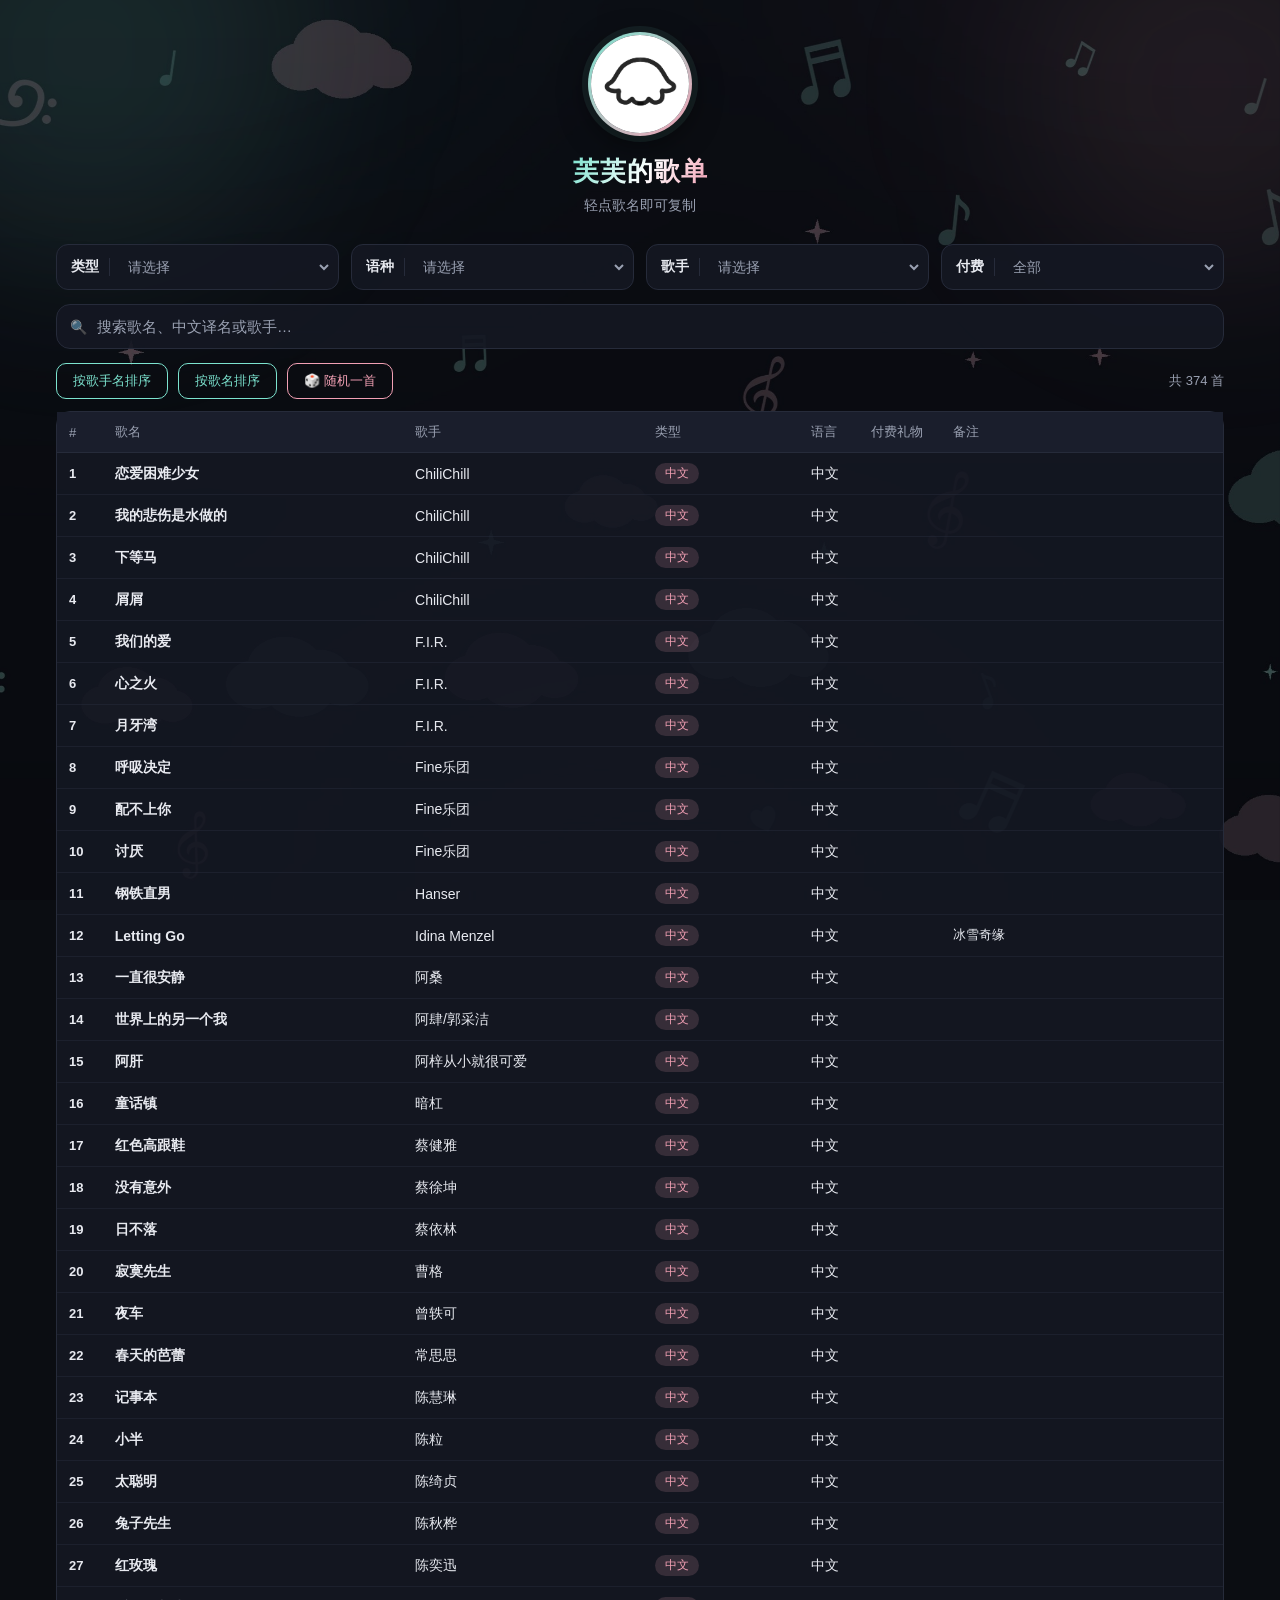
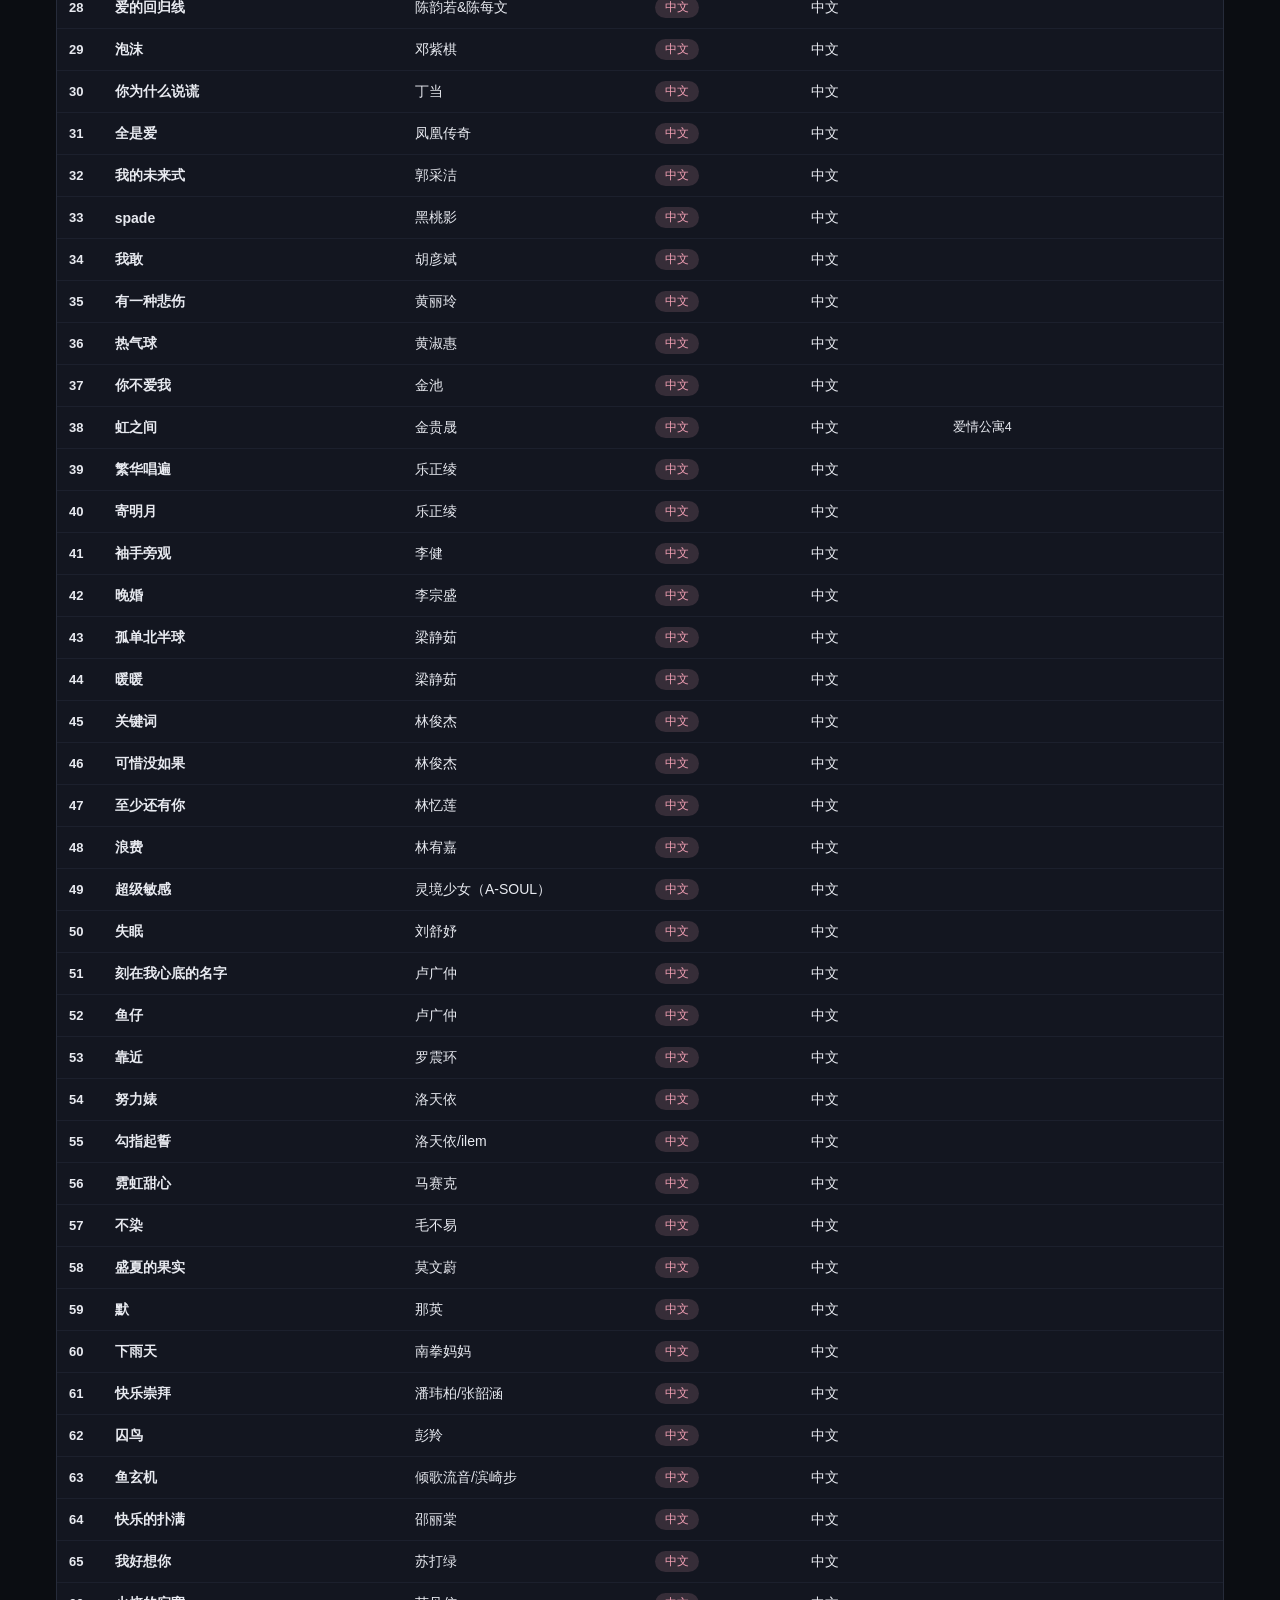
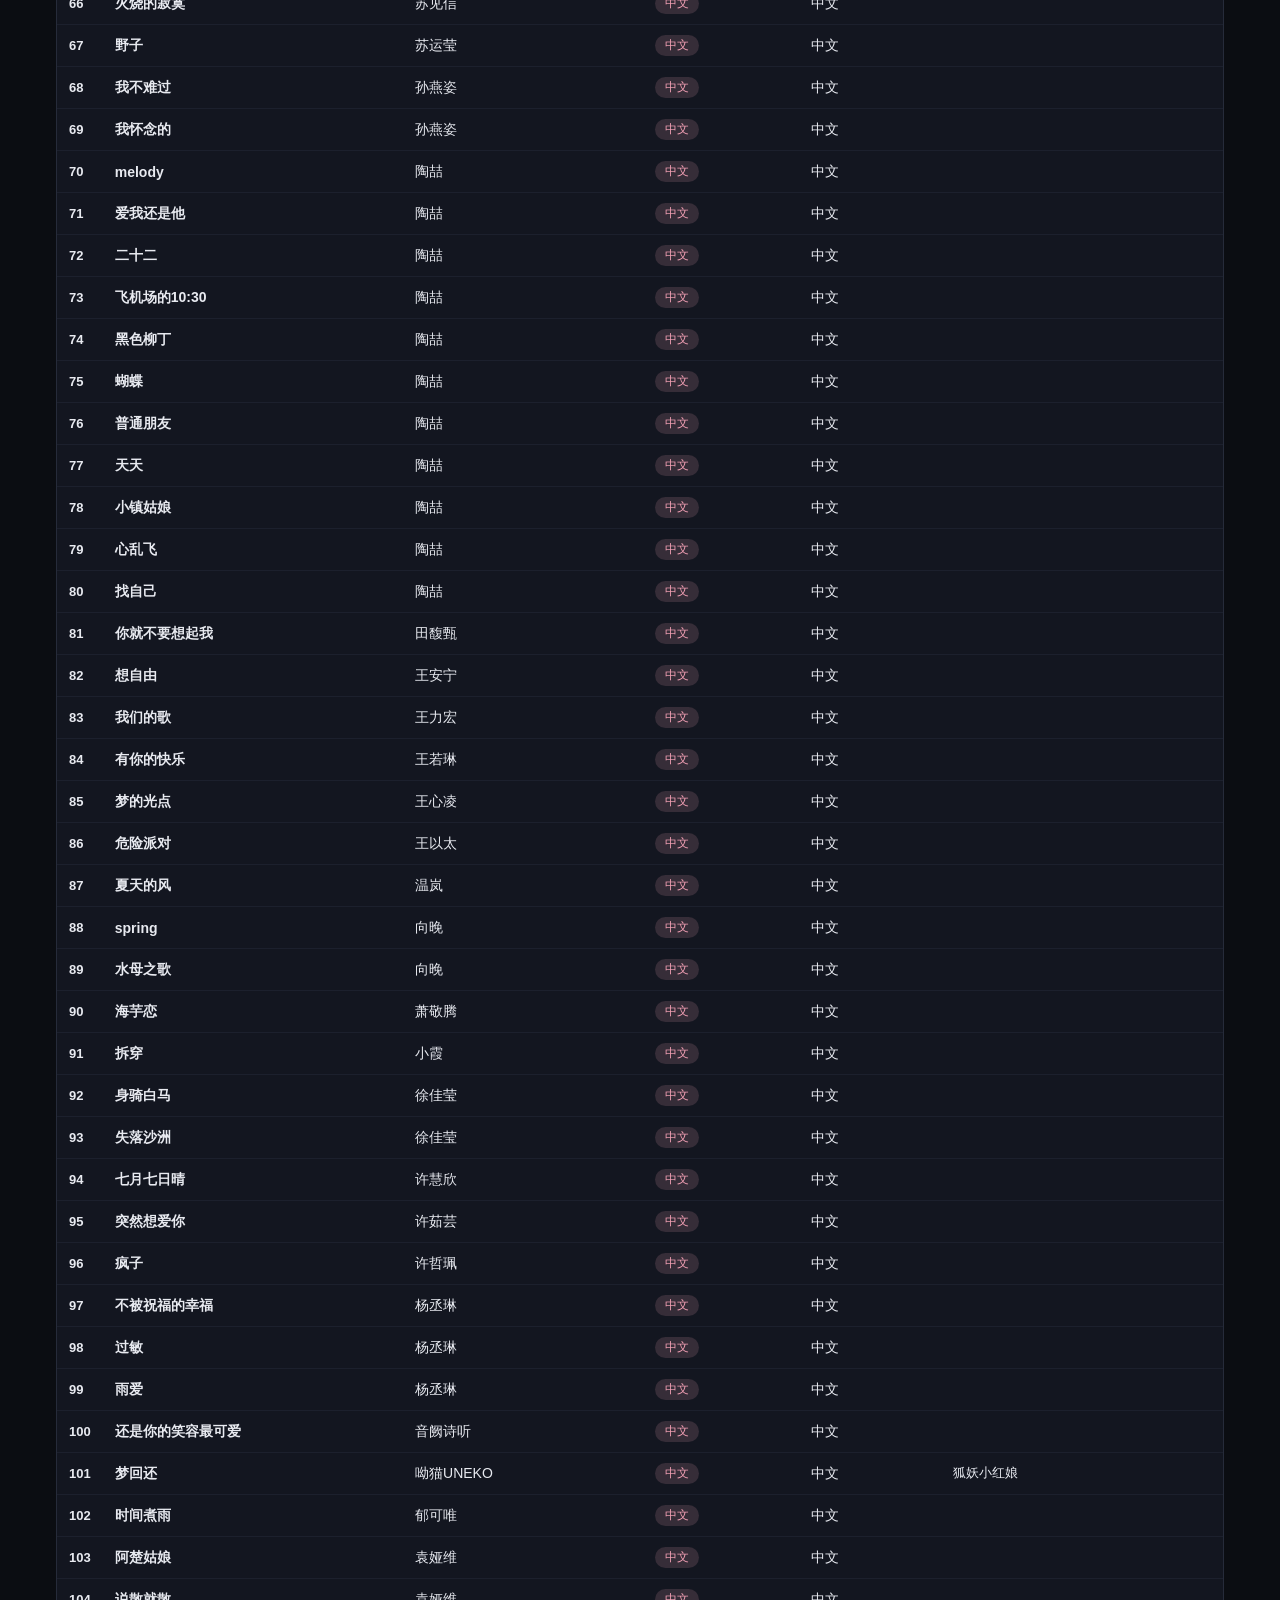
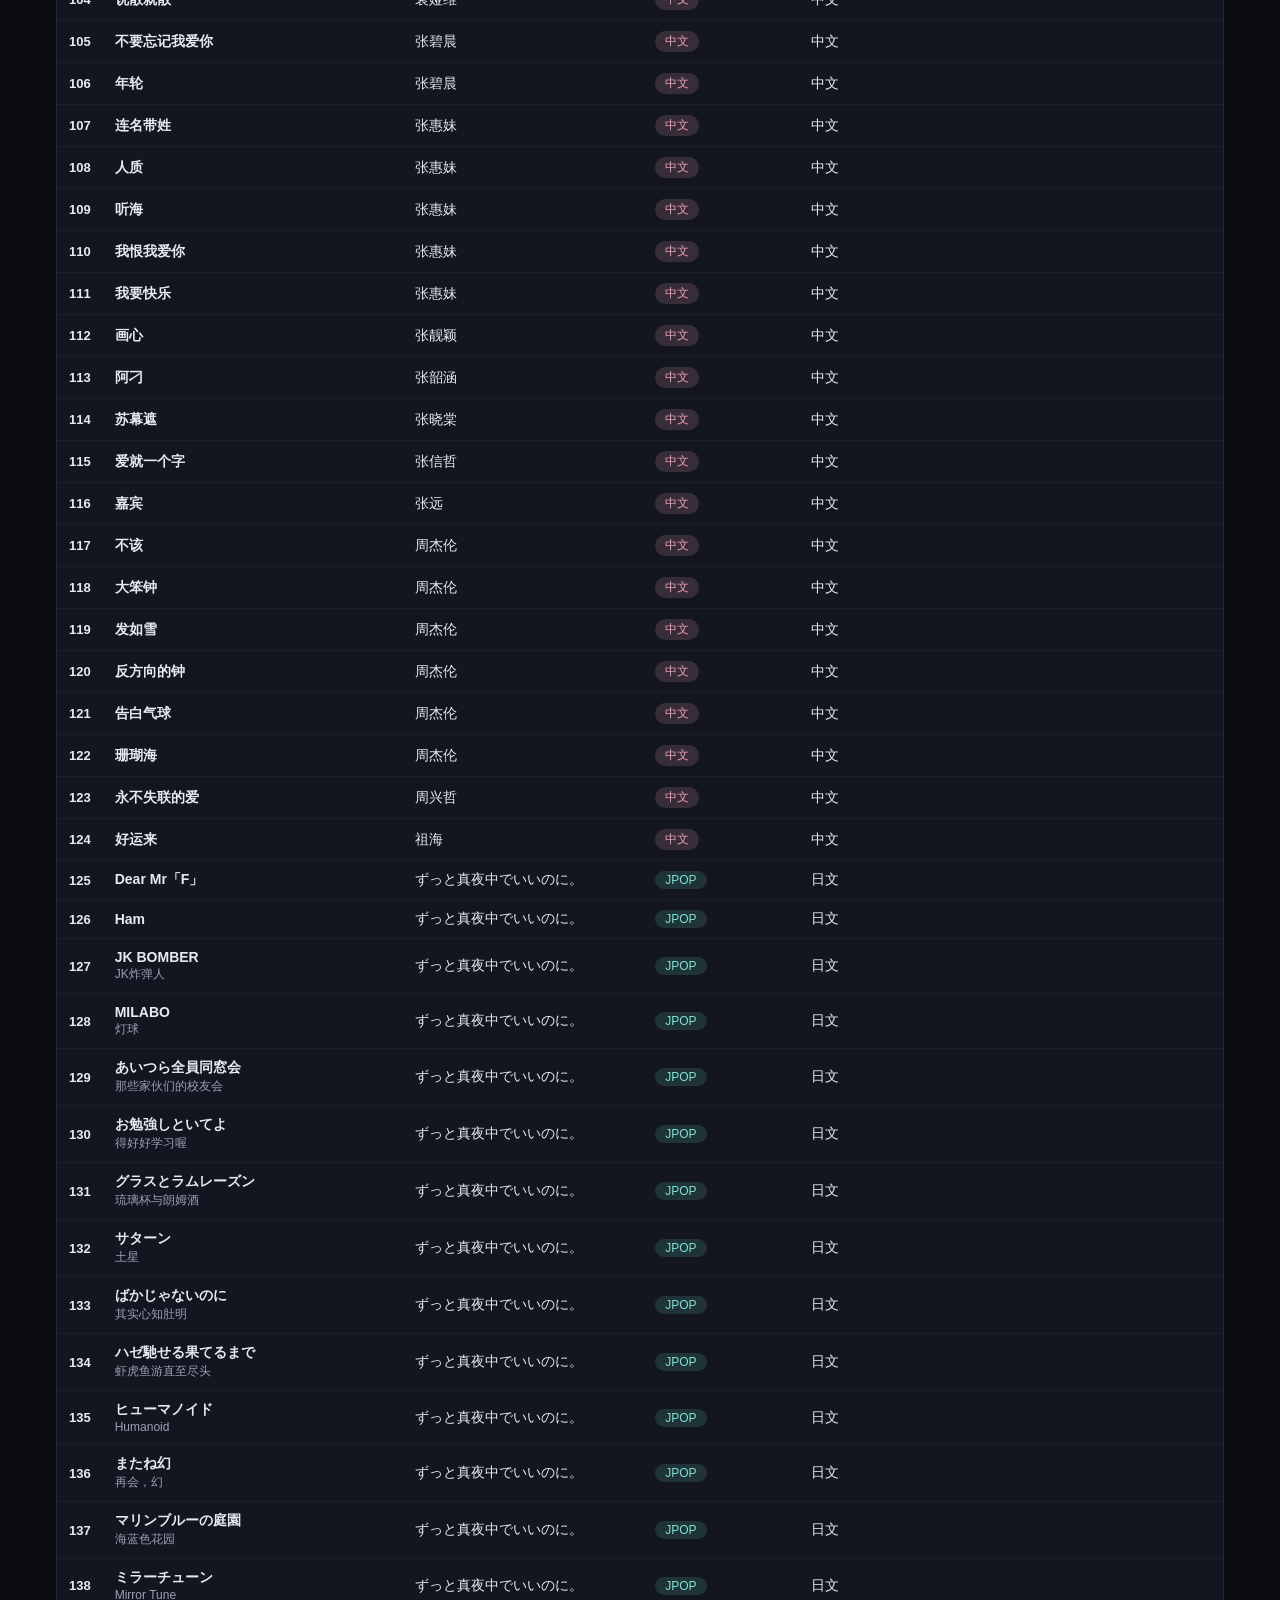
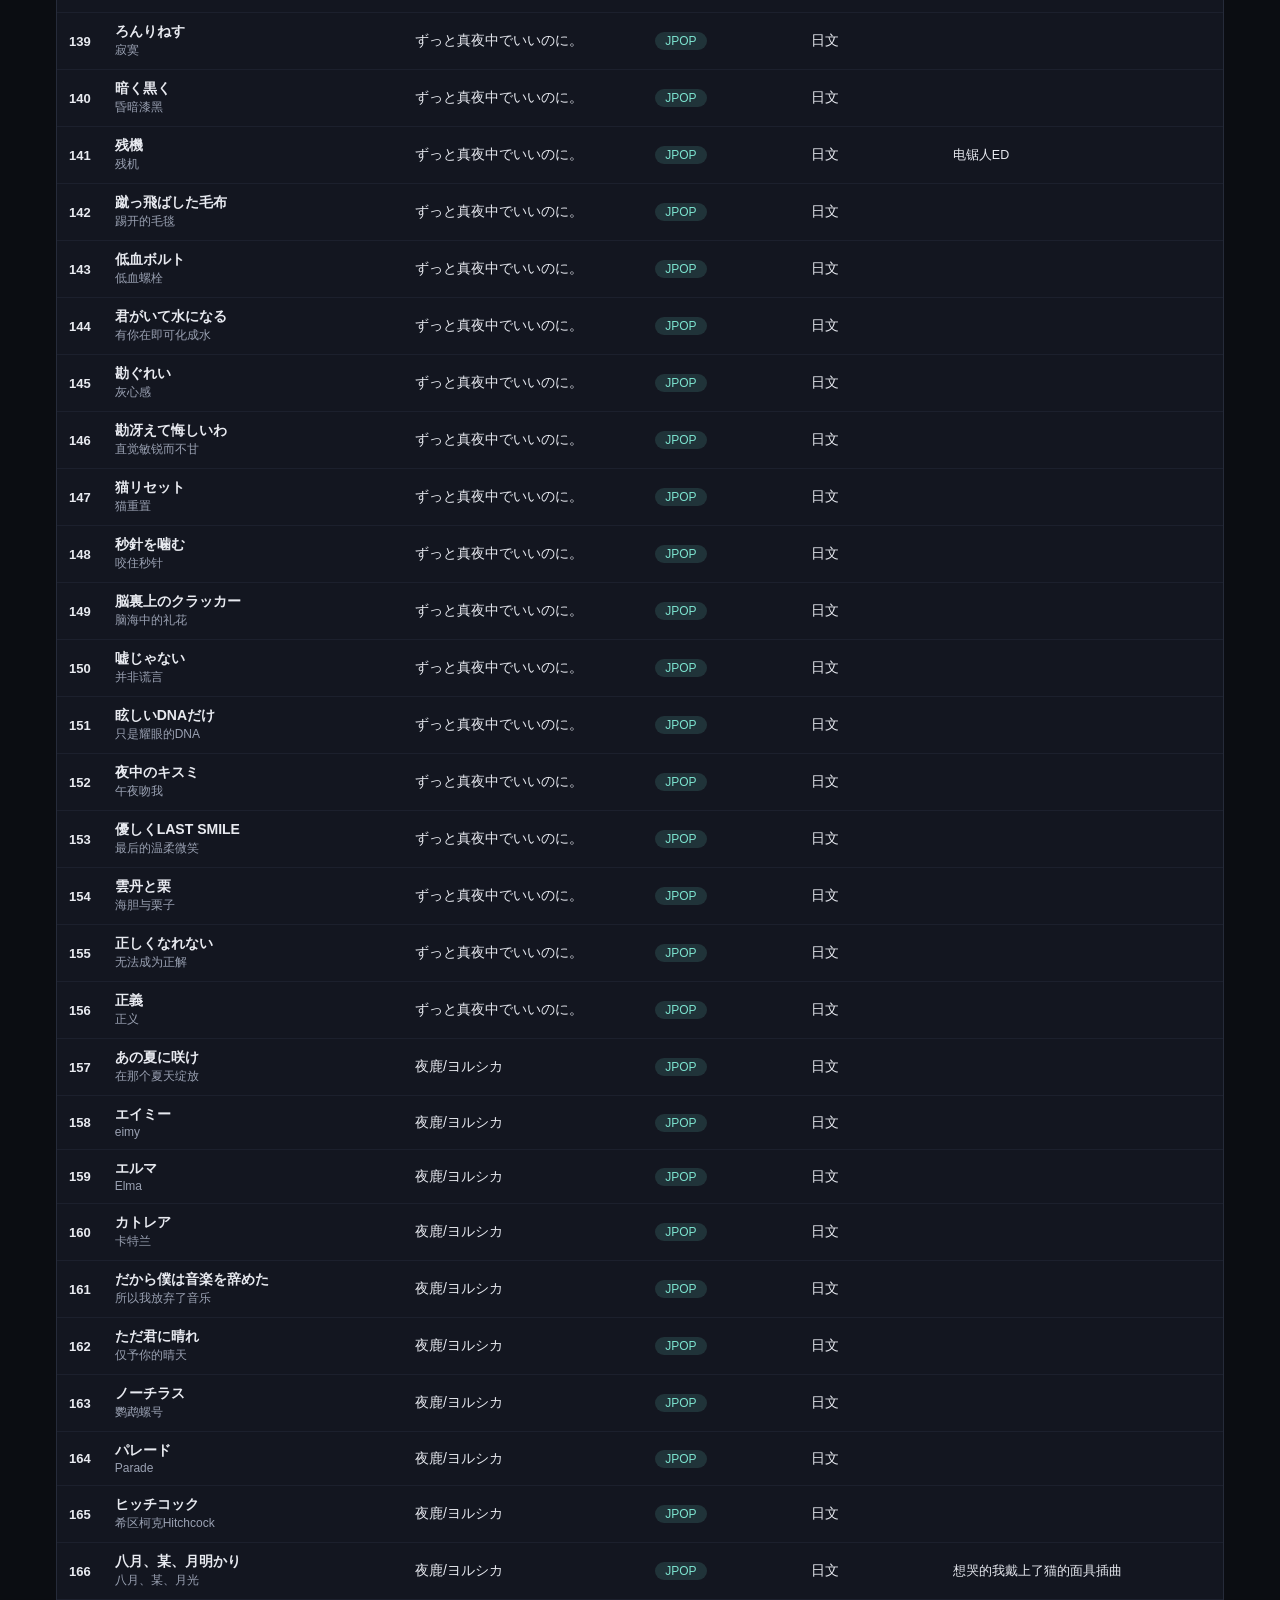
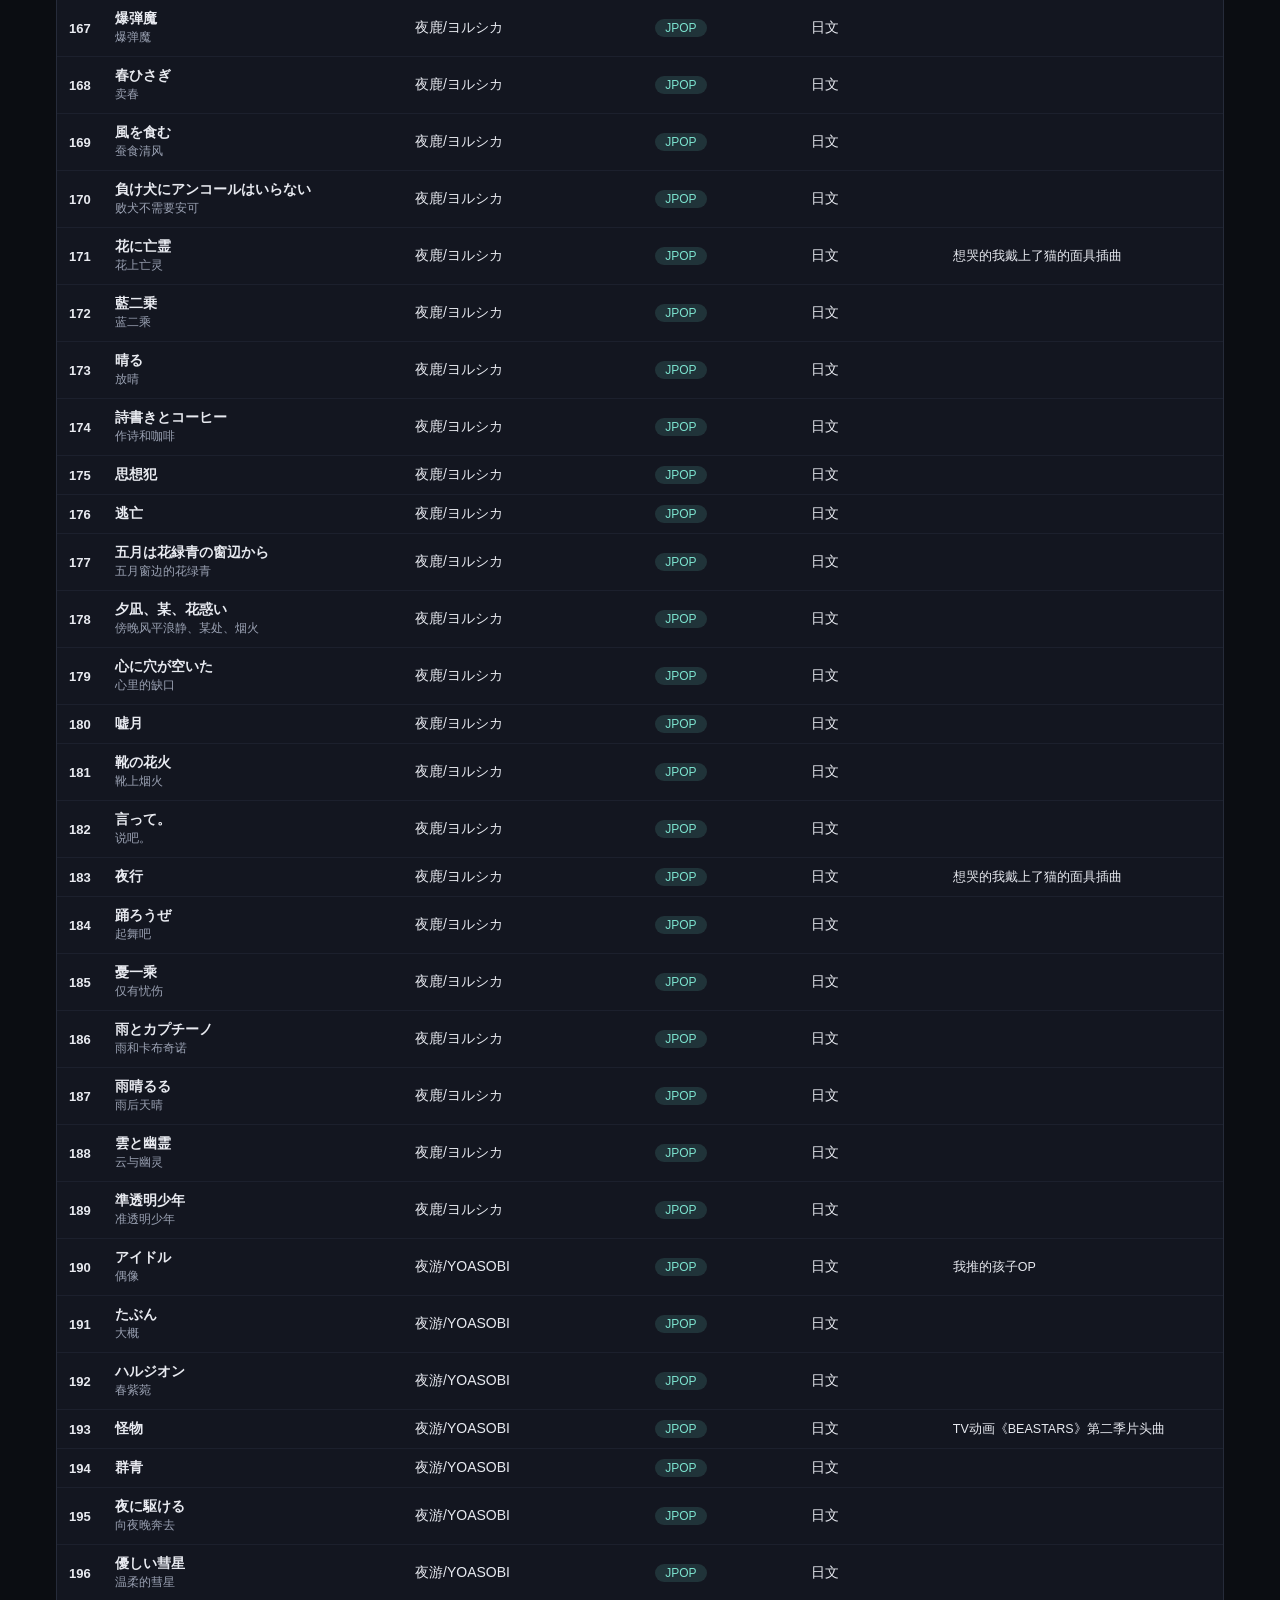
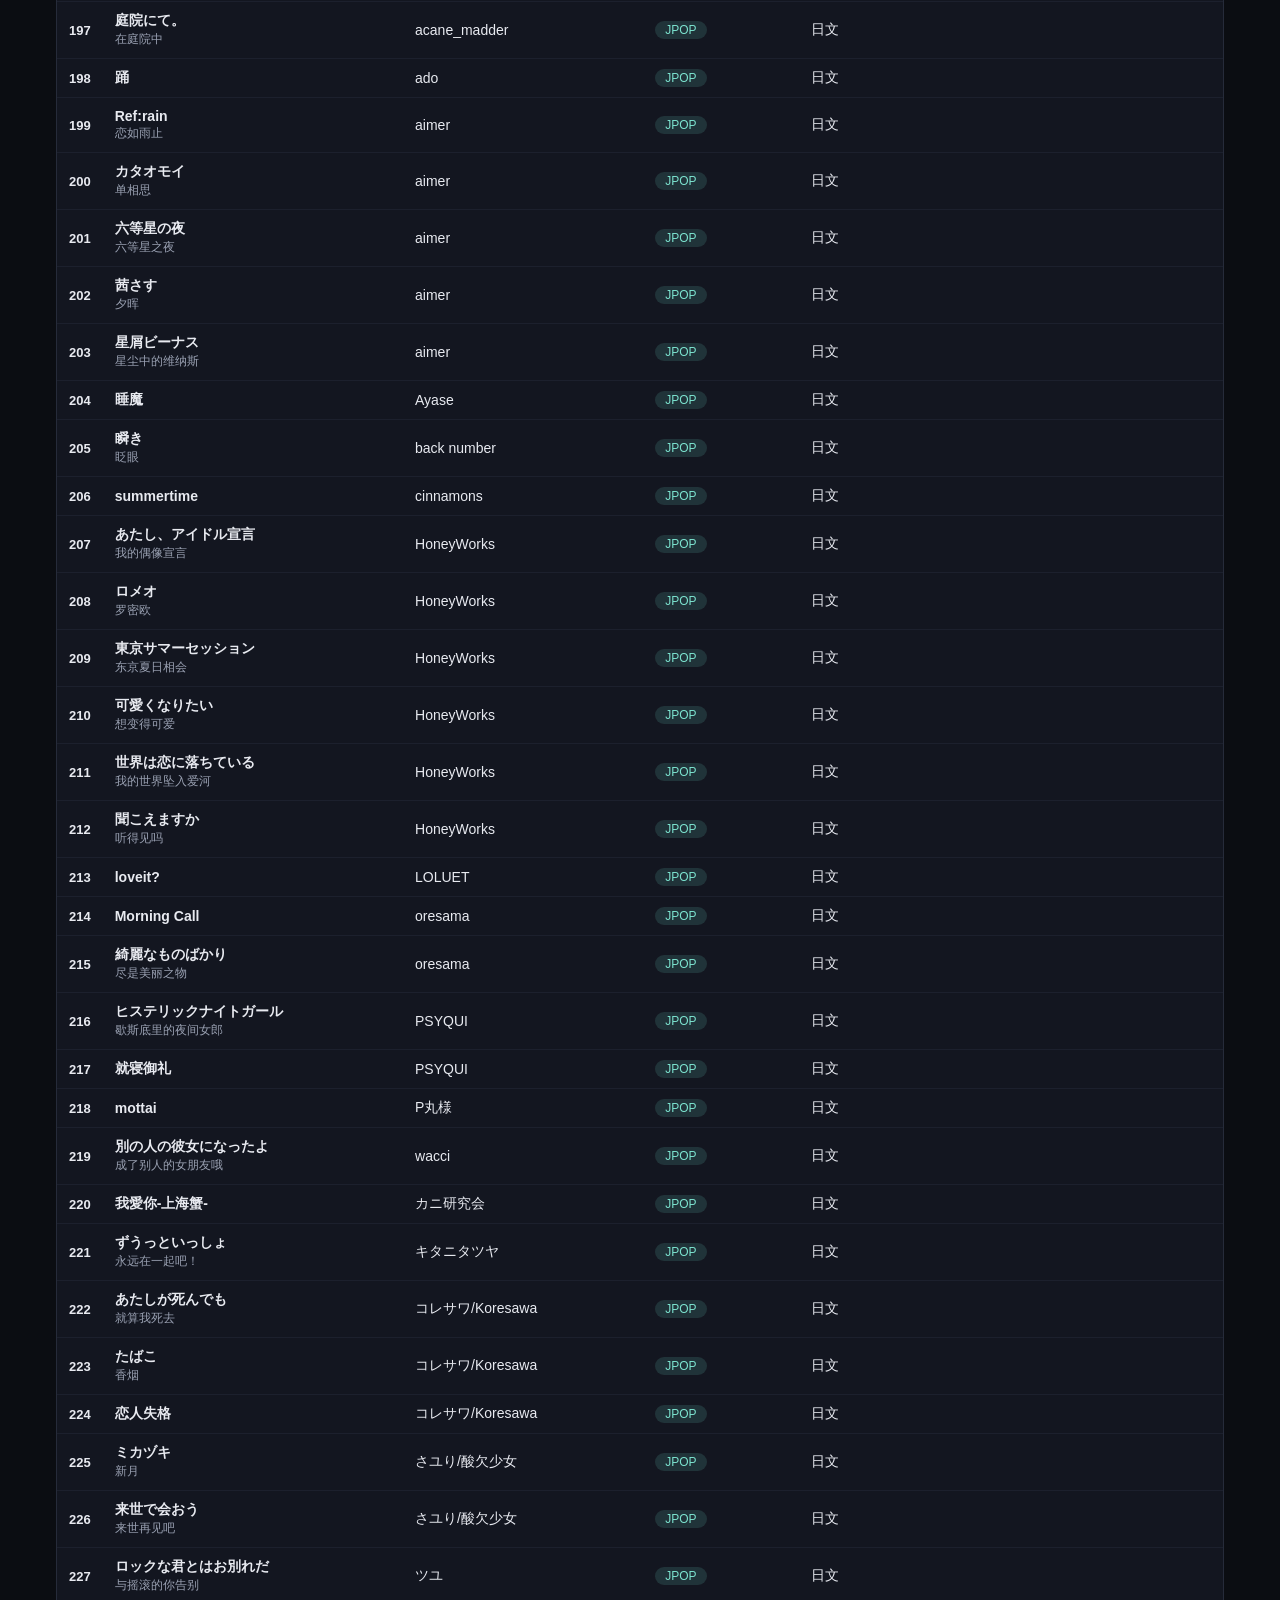
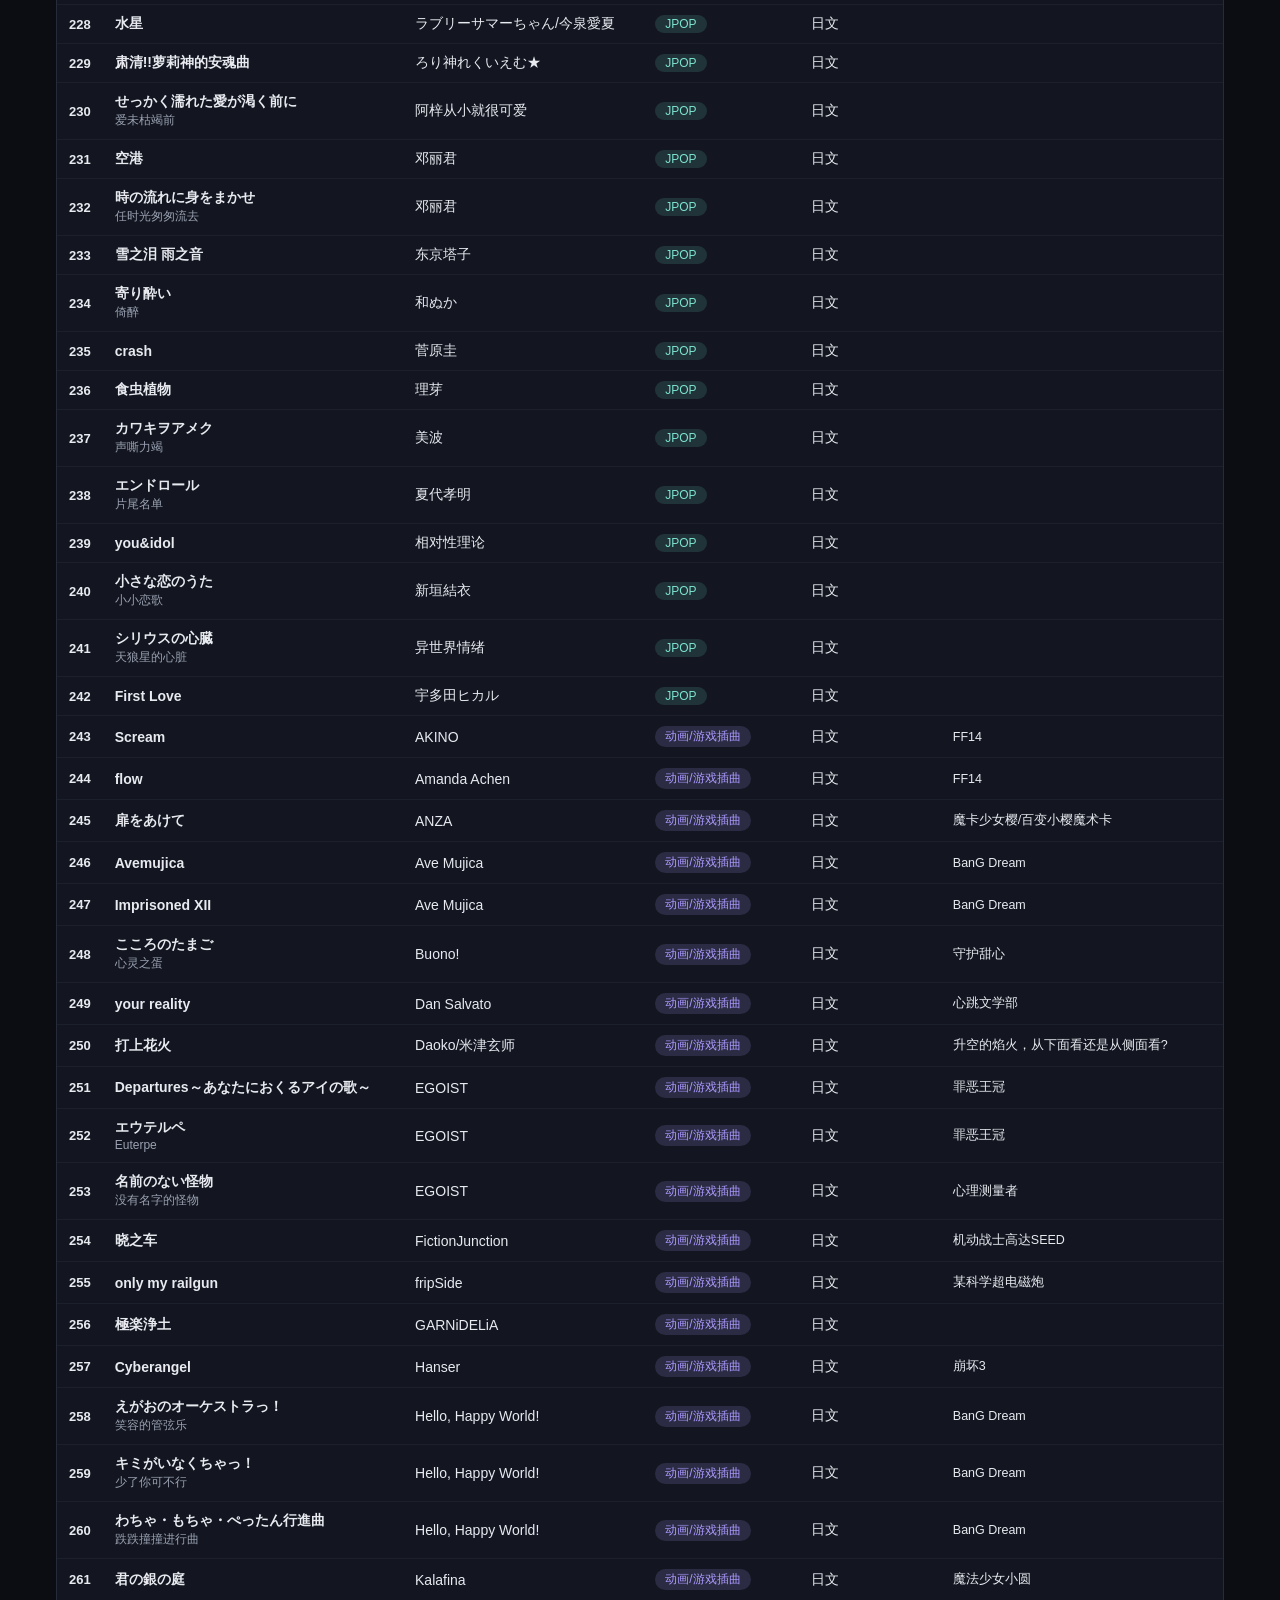
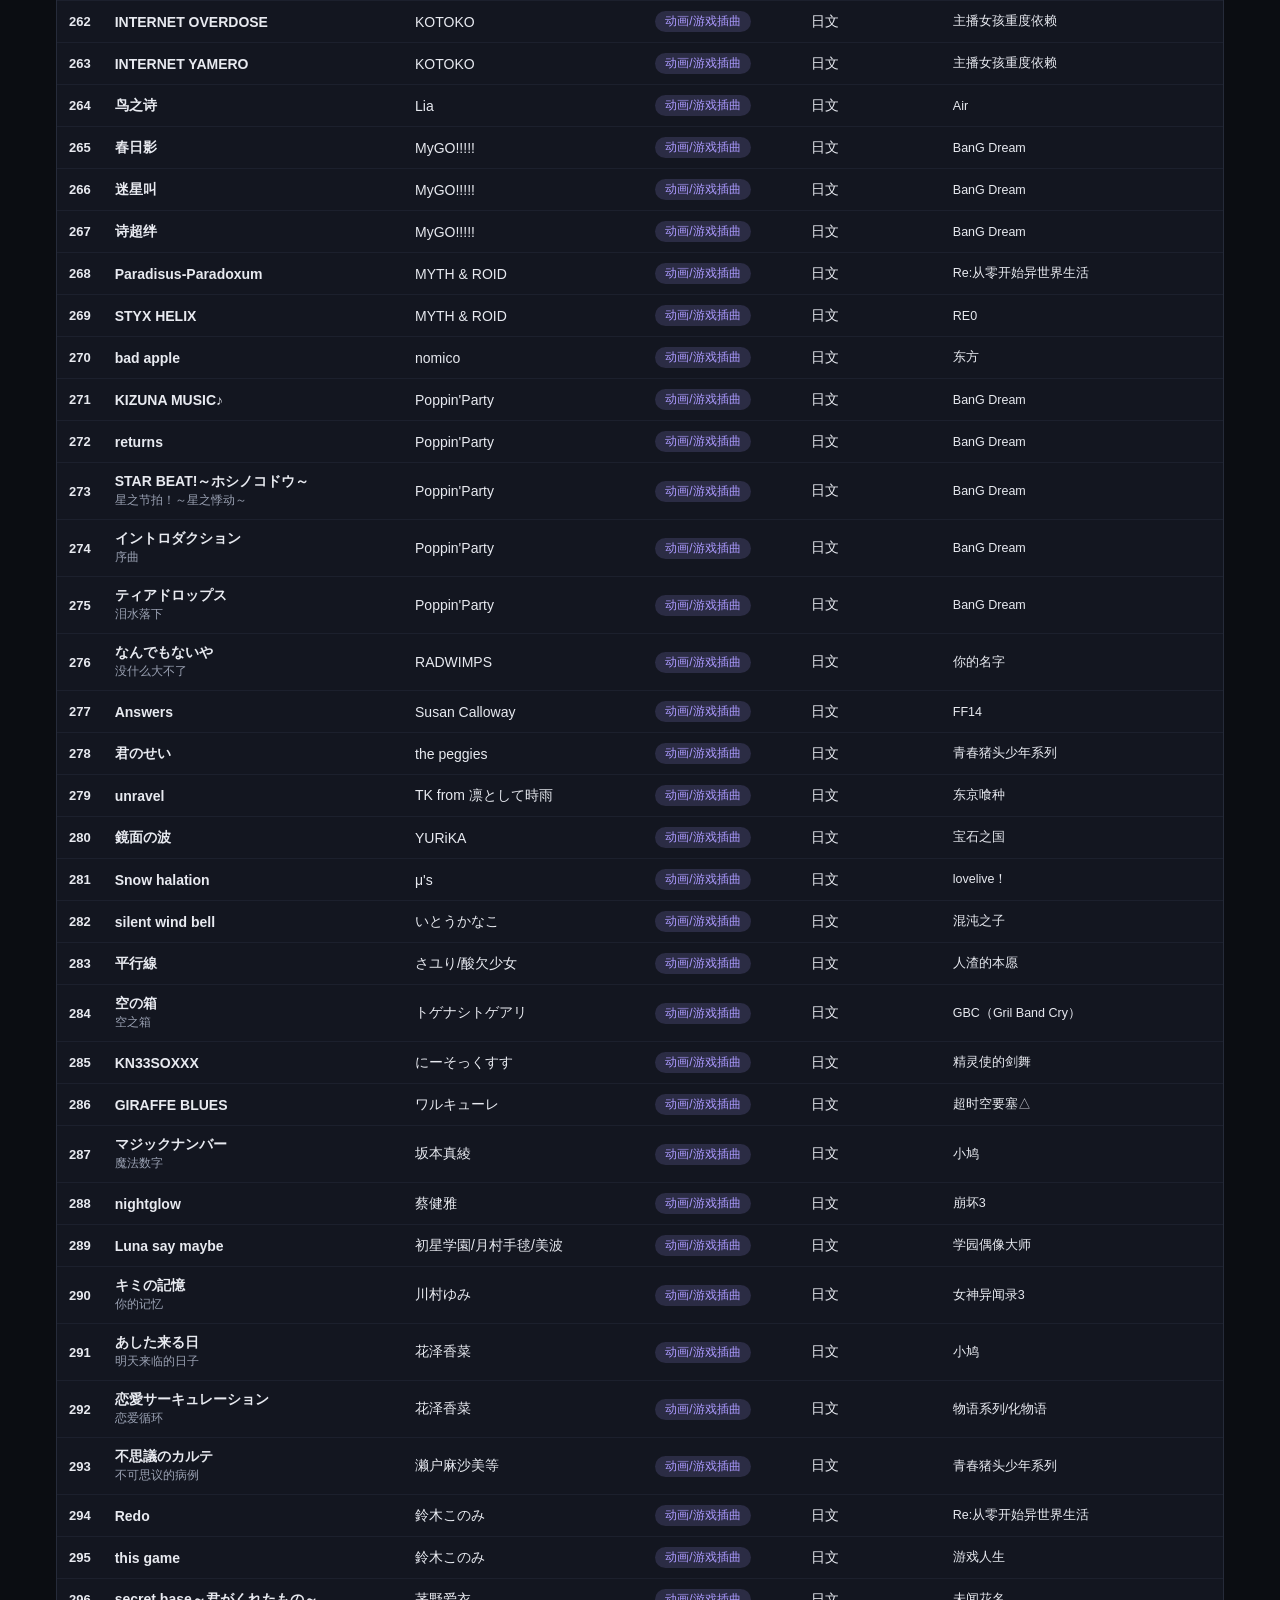
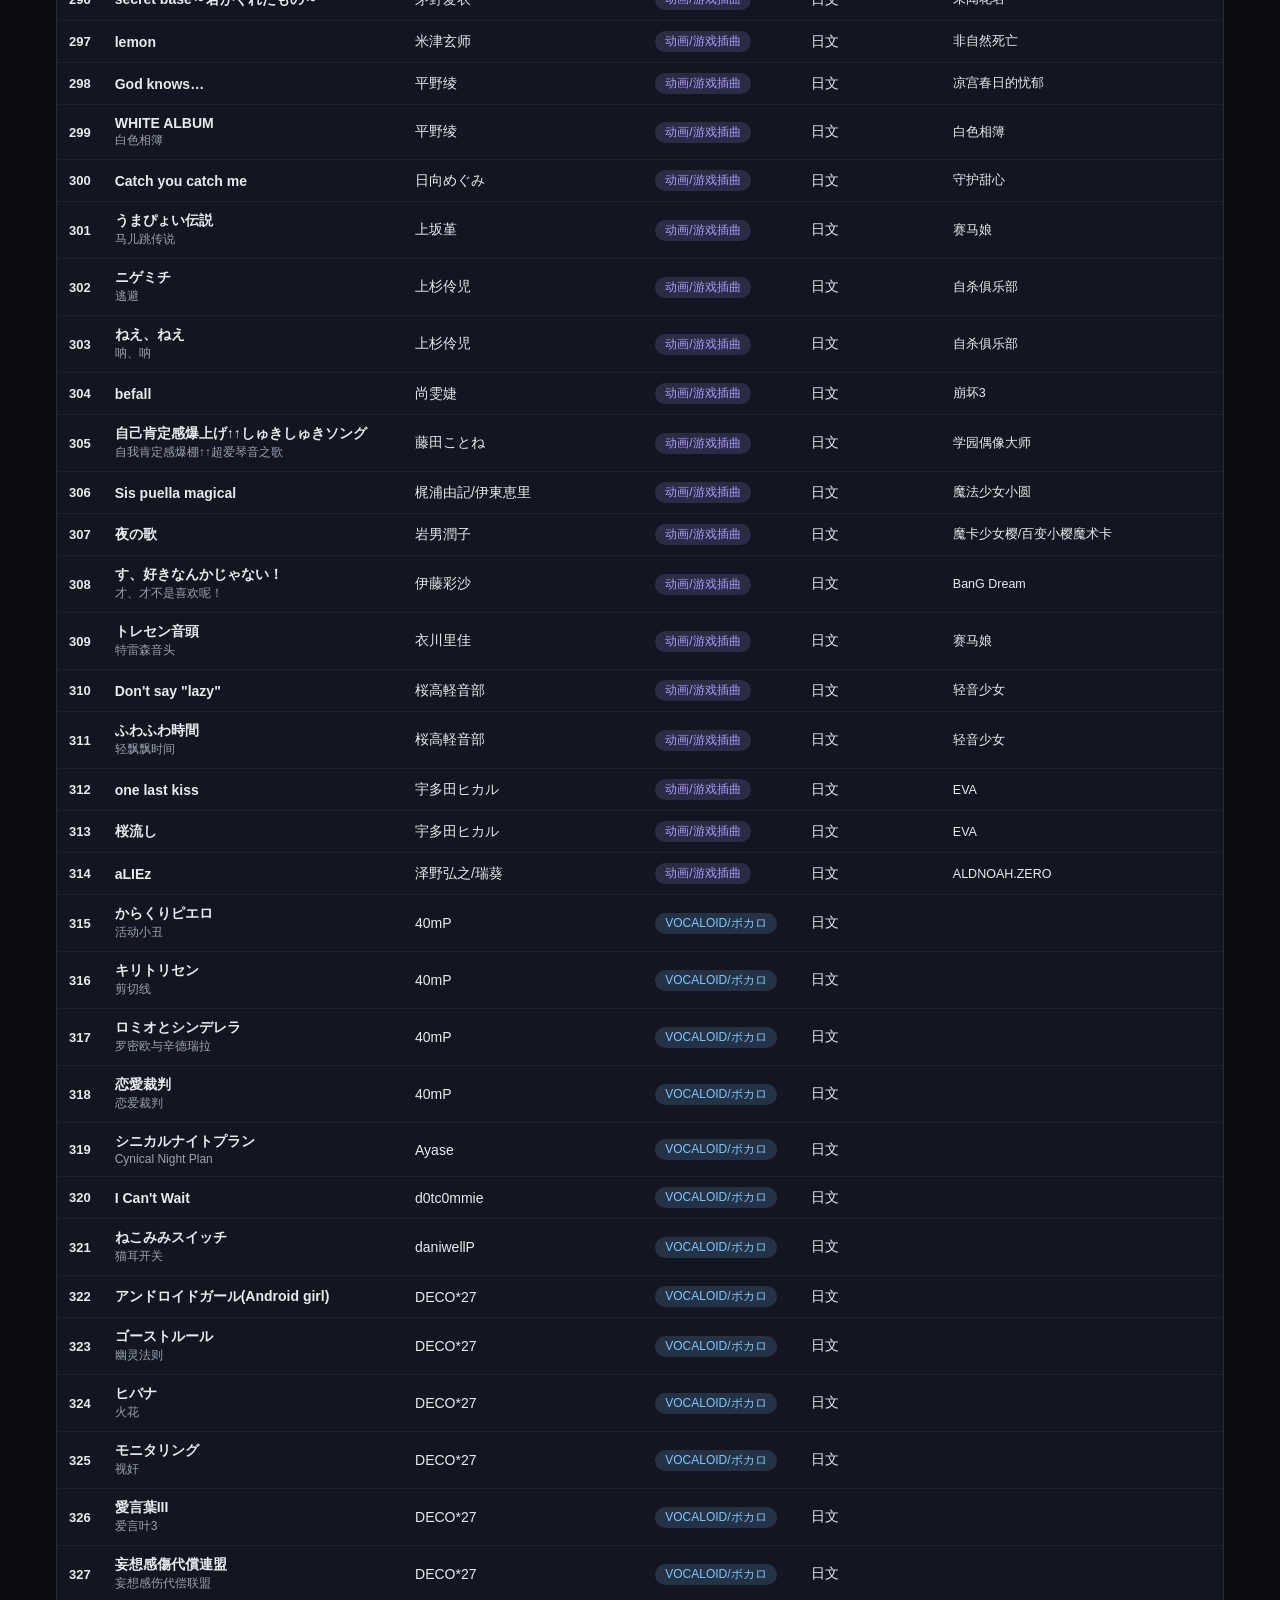
==== index.html @ d49162df "Add files via upload" ====
<!DOCTYPE html>
<html lang="zh-CN">
<head>
  <meta charset="UTF-8">
  <meta name="viewport" content="width=device-width, initial-scale=1.0">
  <title>芙芙的歌单</title>
  <link rel="icon" href="favicon.ico?v=4" type="image/x-icon">
  <link rel="stylesheet" href="style.css">
</head>
<body>
  <!-- 背景图片层（由 app.js 依据 site.json 控制） -->
  <div class="bg-image" id="bgImage" aria-hidden="true"></div>
  <div class="bg-overlay" id="bgOverlay" aria-hidden="true"></div>
  <!-- 顶部氛围光晕 -->
  <div class="glow glow-mint" aria-hidden="true"></div>
  <div class="glow glow-pink" aria-hidden="true"></div>

  <div class="container">
    <header class="header">
      <img class="avatar" src="avatar.png" alt="站点头像"
           onerror="this.style.display='none'">
      <h1 id="siteTitle">芙芙的歌单</h1>
      <p class="subtitle" id="siteSubtitle">轻点歌名即可复制</p>
    </header>

    <!-- 吸顶哨兵：用于判断筛选区是否滚动到顶部 -->
    <div class="sticky-sentinel" id="stickySentinel" aria-hidden="true"></div>

    <!-- 吸顶区：筛选 + 搜索 + 工具栏（桌面端整体吸顶；移动端仅搜索框吸顶） -->
    <div class="sticky-area" id="stickyArea">
      <!-- 筛选栏：类型 / 语种 / 付费（下拉） -->
      <div class="filter-bar">
      <label class="filter-select">
        <span class="fs-label">类型</span>
        <select id="typeFilter" aria-label="按类型筛选"></select>
      </label>
      <label class="filter-select">
        <span class="fs-label">语种</span>
        <select id="langFilter" aria-label="按语种筛选"></select>
      </label>
      <label class="filter-select">
        <span class="fs-label">歌手</span>
        <select id="artistFilter" aria-label="按歌手筛选"></select>
      </label>
      <label class="filter-select">
        <span class="fs-label">付费</span>
        <select id="paidFilter" aria-label="按付费筛选">
          <option value="全部">全部</option>
          <option value="是">是</option>
          <option value="否">否</option>
        </select>
      </label>
    </div>

    <!-- 搜索框 -->
    <div class="search-box">
      <span class="search-icon">🔍</span>
      <input type="text" id="searchInput" placeholder="搜索歌名、中文译名或歌手…" aria-label="搜索">
    </div>

    <!-- 工具栏：排序 / 随机一首 -->
    <div class="toolbar">
      <div class="toolbar-left">
        <button id="sortArtistBtn" class="tool-btn" type="button">按歌手名排序</button>
        <button id="sortTitleBtn" class="tool-btn" type="button">按歌名排序</button>
        <button id="randomBtn" class="tool-btn tool-btn-accent" type="button">🎲 随机一首</button>
      </div>
      <span id="countInfo" class="count-info"></span>
    </div>
    </div><!-- /sticky-area -->

    <!-- 歌曲表格（小屏横向滚动） -->
    <div class="table-wrap">
      <table class="song-table">
        <thead>
          <tr>
            <th class="th-idx">#</th>
            <th>歌名</th>
            <th>歌手</th>
            <th>类型</th>
            <th>语言</th>
            <th class="th-gift">付费礼物</th>
            <th class="th-note">备注</th>
            <th></th>
          </tr>
        </thead>
        <tbody id="songBody"></tbody>
      </table>
    </div>

    <p class="empty-tip" id="emptyTip" hidden>没有找到匹配的歌曲 🎶</p>
  </div>

  <!-- 复制成功提示 -->
  <div class="toast" id="toast" role="status"></div>

  <script src="app.js"></script>
</body>
</html>
---- style.css ----
/* ========== 基础（深色主题：黑底 + 薄荷绿主色 + 粉色点缀） ========== */
* { box-sizing: border-box; margin: 0; padding: 0; }

:root {
  --primary: #7ce3cf;              /* 薄荷绿主色（取自头像发色） */
  --primary-dim: rgba(124, 227, 207, 0.14);
  --accent: #f2a0b4;               /* 粉色点缀（取自头像发饰） */
  --accent-dim: rgba(242, 160, 180, 0.16);
  --bg: #0b0d12;                   /* 近黑背景 */
  --card: #151823;                 /* 深色卡片 */
  --card-hover: #1a1e2c;
  --text: #e8eaf0;
  --text-light: #9aa1b2;
  --border: #262b3a;
}

html { color-scheme: dark; }

body {
  font-family: -apple-system, "PingFang SC", "Microsoft YaHei", sans-serif;
  background: var(--bg);
  color: var(--text);
  min-height: 100vh;
  overflow-x: hidden;
}

/* ========== 复制成功提示（toast） ========== */
.toast {
  position: fixed;
  left: 50%;
  bottom: 36px;
  transform: translateX(-50%) translateY(20px);
  background: var(--primary);
  color: #0b0d12;
  padding: 10px 22px;
  border-radius: 999px;
  font-size: 14px;
  font-weight: 600;
  opacity: 0;
  pointer-events: none;
  transition: opacity 0.25s, transform 0.25s;
  z-index: 999;
  box-shadow: 0 6px 24px rgba(0, 0, 0, 0.5);
}
.toast.show { opacity: 1; transform: translateX(-50%) translateY(0); }

/* ========== 背景图位置自适应（星空等图片背景） ========== */
/* 桌面端：居中铺满 */
.bg-image {
  position: fixed;
  inset: 0;
  background-size: cover;
  background-position: center;
  background-repeat: no-repeat;
  z-index: -3;
  display: none;
}
/* 平板端：保持居中，优先展示星空主体 */
@media (min-width: 481px) and (max-width: 1024px) {
  .bg-image { background-position: center center; }
}
/* 移动端：竖屏比例下取中上部，避免星空主体被裁掉 */
@media (max-width: 480px) {
  .bg-image { background-position: center top; }
}

.bg-overlay {
  position: fixed;
  inset: 0;
  background: rgba(11, 13, 18, 0);
  z-index: -2;
  display: none;
}
/* 启用图片背景时深色蒙层保证内容可读 */
body.has-bg-image .bg-image,
body.has-bg-image .bg-overlay { display: block; }

/* ========== 顶部氛围光晕（纯装饰） ========== */
.glow {
  position: fixed;
  border-radius: 50%;
  filter: blur(90px);
  z-index: -1;
  pointer-events: none;
}
.glow-mint {
  width: 420px; height: 420px;
  top: -160px; left: -120px;
  background: rgba(124, 227, 207, 0.10);
}
.glow-pink {
  width: 380px; height: 380px;
  top: -100px; right: -120px;
  background: rgba(242, 160, 180, 0.08);
}

.container {
  position: relative;
  max-width: 1200px;
  margin: 0 auto;
  padding: 32px 16px 48px;
}

/* ========== 头部：居中头像 + 标题 ========== */
.header {
  display: flex;
  flex-direction: column;
  align-items: center;
  text-align: center;
  margin-bottom: 28px;
}
.avatar {
  width: 104px;
  height: 104px;
  border-radius: 50%;
  object-fit: cover;
  object-position: top;
  border: 3px solid transparent;
  background:
    linear-gradient(var(--card), var(--card)) padding-box,
    linear-gradient(135deg, var(--primary), var(--accent)) border-box;
  box-shadow: 0 0 0 6px rgba(124, 227, 207, 0.08), 0 8px 28px rgba(0, 0, 0, 0.5);
  margin-bottom: 18px;
}
.header h1 {
  font-size: 26px;
  letter-spacing: 1px;
  margin-bottom: 8px;
  background: linear-gradient(120deg, var(--primary), #ffffff 55%, var(--accent));
  -webkit-background-clip: text;
  background-clip: text;
  -webkit-text-fill-color: transparent;
}
.subtitle { color: var(--text-light); font-size: 14px; }

/* ========== 吸顶筛选区（桌面端：筛选+搜索+工具栏整体吸顶） ========== */
.sticky-sentinel { height: 1px; }
.sticky-area {
  position: sticky;
  top: 0;
  z-index: 60;
  display: flow-root;        /* 包住子元素 margin，吸顶量高准确 */
  border-radius: 14px;
}
/* 贴住顶端后加底色 + 毛玻璃 + 投影，滚动内容从下方穿过时不透字 */
.sticky-area.stuck {
  background: rgba(11, 13, 18, 0.88);
  -webkit-backdrop-filter: blur(12px);
  backdrop-filter: blur(12px);
  box-shadow: 0 10px 28px rgba(0, 0, 0, 0.45);
  border: 1px solid var(--border);
}

/* ========== 筛选栏（类型 / 语种 / 付费 下拉，仿参考图） ========== */
.filter-bar {
  display: flex;
  flex-wrap: wrap;
  gap: 12px;
  margin-bottom: 14px;
}
.filter-select {
  flex: 1;
  min-width: 150px;
  display: flex;
  align-items: center;
  gap: 10px;
  padding: 4px 6px 4px 14px;
  background: var(--card);
  border: 1px solid var(--border);
  border-radius: 12px;
  cursor: pointer;
  transition: border-color 0.2s, box-shadow 0.2s;
}
.filter-select:focus-within {
  border-color: var(--primary);
  box-shadow: 0 0 0 3px var(--primary-dim);
}
.fs-label {
  font-size: 14px;
  font-weight: 600;
  color: var(--text);
  white-space: nowrap;
  padding-right: 10px;
  border-right: 1px solid var(--border);
}
.filter-select select {
  flex: 1;
  min-width: 0;
  padding: 9px 4px;
  font-size: 14px;
  font-family: inherit;
  color: var(--text-light);
  background: transparent;
  border: none;
  outline: none;
  cursor: pointer;
}
.filter-select select option {
  background: var(--card);
  color: var(--text);
}

/* ========== 搜索框 ========== */
.search-box { position: relative; margin-bottom: 14px; }
.search-icon {
  position: absolute;
  left: 14px; top: 50%;
  transform: translateY(-50%);
  font-size: 14px;
  opacity: 0.7;
}
#searchInput {
  width: 100%;
  padding: 13px 16px 13px 40px;
  font-size: 15px;
  border: 1px solid var(--border);
  border-radius: 14px;
  outline: none;
  background: var(--card);
  color: var(--text);
  transition: border-color 0.2s, box-shadow 0.2s;
}
#searchInput::placeholder { color: var(--text-light); }
#searchInput:focus {
  border-color: var(--primary);
  box-shadow: 0 0 0 3px var(--primary-dim);
}

/* ========== 工具栏 ========== */
.toolbar {
  display: flex;
  align-items: center;
  justify-content: space-between;
  margin-bottom: 12px;
  gap: 10px;
}
.toolbar-left { display: flex; gap: 10px; flex-wrap: wrap; }
.tool-btn {
  padding: 8px 16px;
  font-size: 13px;
  border: 1px solid var(--primary);
  border-radius: 10px;
  background: transparent;
  color: var(--primary);
  cursor: pointer;
  transition: all 0.2s;
}
.tool-btn:hover { background: var(--primary-dim); }
.tool-btn.active { background: var(--primary); color: #0b0d12; font-weight: 600; }
.tool-btn-accent {
  border-color: var(--accent);
  color: var(--accent);
}
.tool-btn-accent:hover { background: var(--accent-dim); }
.tool-btn-accent:active { transform: scale(0.96); }
.count-info { font-size: 13px; color: var(--text-light); }

/* ========== 歌曲表格 ========== */
.table-wrap {
  background: var(--card);
  border: 1px solid var(--border);
  border-radius: 14px;
  /* 桌面端不裁剪溢出：ancestor 有 overflow 时会破坏 thead 的 sticky 表头 */
  overflow-x: visible;
}
.song-table {
  width: 100%;
  min-width: 860px;           /* 低于此宽度出现横向滚动条 */
  border-collapse: collapse;
  font-size: 14px;
}
.song-table thead th {
  position: sticky;
  top: var(--sticky-h, 0px);  /* 跟随吸顶筛选区高度，避免表头被遮住 */
  background: #1a1e2c;
  color: var(--text-light);
  font-size: 13px;
  font-weight: 500;
  text-align: left;
  padding: 11px 12px;
  white-space: nowrap;
  border-bottom: 1px solid var(--border);
  z-index: 1;
}
.song-table tbody tr {
  cursor: pointer; /* 点击复制歌名 */
  border-bottom: 1px solid rgba(38, 43, 58, 0.55);
  transition: background 0.15s;
}
.song-table tbody tr:last-child { border-bottom: none; }
.song-table tbody tr:hover {
  background: rgba(124, 227, 207, 0.05);
}
.song-table td {
  padding: 10px 12px;
  vertical-align: middle;
  color: var(--text);
}

.song-row.flash {
  animation: rowFlash 1.2s ease-in-out 2;
}
@keyframes rowFlash {
  0%, 100% { background: transparent; }
  50% { background: rgba(242, 160, 180, 0.22); }
}

/* 有图片背景时表格略带透明感 */
body.has-bg-image .table-wrap { background: rgba(21, 24, 35, 0.9); }
body.has-bg-image .filter-select { background: rgba(21, 24, 35, 0.9); }
body.has-bg-image #searchInput { background: rgba(21, 24, 35, 0.9); }

.td-idx {
  width: 44px;
  color: var(--primary);
  font-weight: 600;
  font-size: 13px;
}
.td-title { font-weight: 600; min-width: 150px; }
.title-zh {
  display: block;            /* 中文译名换行小字，避免列过宽 */
  font-size: 12px;
  font-weight: 400;
  color: var(--text-light);
  margin-top: 1px;
}
.td-artist { color: var(--text-light); min-width: 120px; }
/* 语言列：固定不换行，避免挤成两行 */
.td-lang { white-space: nowrap; }
.song-table th:nth-child(5) { min-width: 56px; }

.type-tag {
  display: inline-block;
  padding: 2px 10px;
  font-size: 12px;
  border-radius: 999px;
  background: var(--primary-dim);
  color: var(--primary);
  white-space: nowrap;
}
.tag-jpop { background: rgba(124, 227, 207, 0.14); color: #7ce3cf; }
.tag-zh { background: rgba(242, 160, 180, 0.16); color: #f2a0b4; }
.tag-anime { background: rgba(171, 154, 255, 0.16); color: #ab9aff; }
.tag-vocaloid { background: rgba(122, 200, 255, 0.16); color: #7ac8ff; }

.paid-yes {
  display: inline-block;
  padding: 2px 10px;
  font-size: 12px;
  border-radius: 999px;
  background: var(--accent-dim);
  color: var(--accent);
  font-weight: 600;
}
/* 付费礼物内容（含 SC 点歌金额等）：粉色标识付费歌曲 */
.gift-val {
  display: inline-block;
  padding: 2px 10px;
  font-size: 12px;
  border-radius: 999px;
  background: var(--accent-dim);
  color: var(--accent);
  white-space: nowrap;
}
.td-muted { color: var(--text-light); }

.td-note { color: var(--accent); font-size: 12.5px; min-width: 100px; }

.song-link {
  font-size: 13px;
  color: var(--accent);
  text-decoration: none;
  white-space: nowrap;
}
.song-link:hover { text-decoration: underline; }

/* ========== 空状态 & 页脚 ========== */
.empty-tip { text-align: center; color: var(--text-light); padding: 40px 0; }
.footer { text-align: center; margin-top: 36px; }
.admin-link { font-size: 13px; color: var(--text-light); text-decoration: none; }
.admin-link:hover { color: var(--primary); }

/* ========== 平板/窄屏：表格横向滚动 + 关闭表头吸顶 ========== */
/* 注意：table-wrap 一旦成为滚动容器（overflow-x:auto），thead 的 sticky
   会以它为基准——容器顶部就是表格顶部，表头在初始状态就被 top 偏移
   向下推、直接盖住第一行数据。因此窄屏下关闭表头吸顶，让它随表格滚动 */
@media (max-width: 900px) {
  .table-wrap { overflow-x: auto; -webkit-overflow-scrolling: touch; }
  .song-table thead th { position: static; }
}

/* ========== 移动端适配 ========== */
@media (max-width: 480px) {
  .header h1 { font-size: 21px; }
  .avatar { width: 88px; height: 88px; }
  .filter-bar { gap: 8px; }
  .filter-select { min-width: 100%; }
  .filter-select { padding: 2px 4px 2px 10px; }
  .container { padding: 24px 10px 40px; }
  .table-wrap { border-radius: 12px; position: relative; }

  /* 工具栏：缩小按钮字号与内边距，三个按钮尽量排成一行 */
  .toolbar { flex-wrap: wrap; gap: 6px; }
  .toolbar-left { flex-wrap: nowrap; gap: 6px; }
  .tool-btn { padding: 6px 10px; font-size: 12px; border-radius: 9px; white-space: nowrap; }
  .count-info { font-size: 11px; }

  /* 移动端：仅搜索框吸顶。display:contents 让 .sticky-area 不生成盒子，
     搜索框的吸顶容器升格为整个页面，滚到哪都能吸住 */
  .sticky-area { display: contents; }
  .search-box {
    position: sticky;
    top: 0;
    z-index: 60;
    border-radius: 14px;
  }
  .search-box.stuck {
    background: rgba(11, 13, 18, 0.88);
    -webkit-backdrop-filter: blur(12px);
    backdrop-filter: blur(12px);
    box-shadow: 0 10px 24px rgba(0, 0, 0, 0.45);
    border: 1px solid var(--border);
  }

  /* 表格紧凑化：缩小字号与内边距，隐藏次要列，让「类型」「付费礼物」在小屏直接可见 */
  .song-table { min-width: 540px; font-size: 12.5px; }
  .song-table thead th { padding: 8px; font-size: 12px; }
  .song-table td { padding: 7px 8px; }
  .th-note, .td-note { display: none; }
  .td-gift { white-space: nowrap; }
  .td-idx { width: 26px; font-size: 12px; }
  .td-title { min-width: 96px; }
  .td-artist { min-width: 76px; }
  .title-zh { font-size: 11px; }
  .type-tag { padding: 1px 7px; font-size: 11px; }
  .gift-val { padding: 1px 7px; font-size: 11px; }
  .song-link { font-size: 12px; }
}
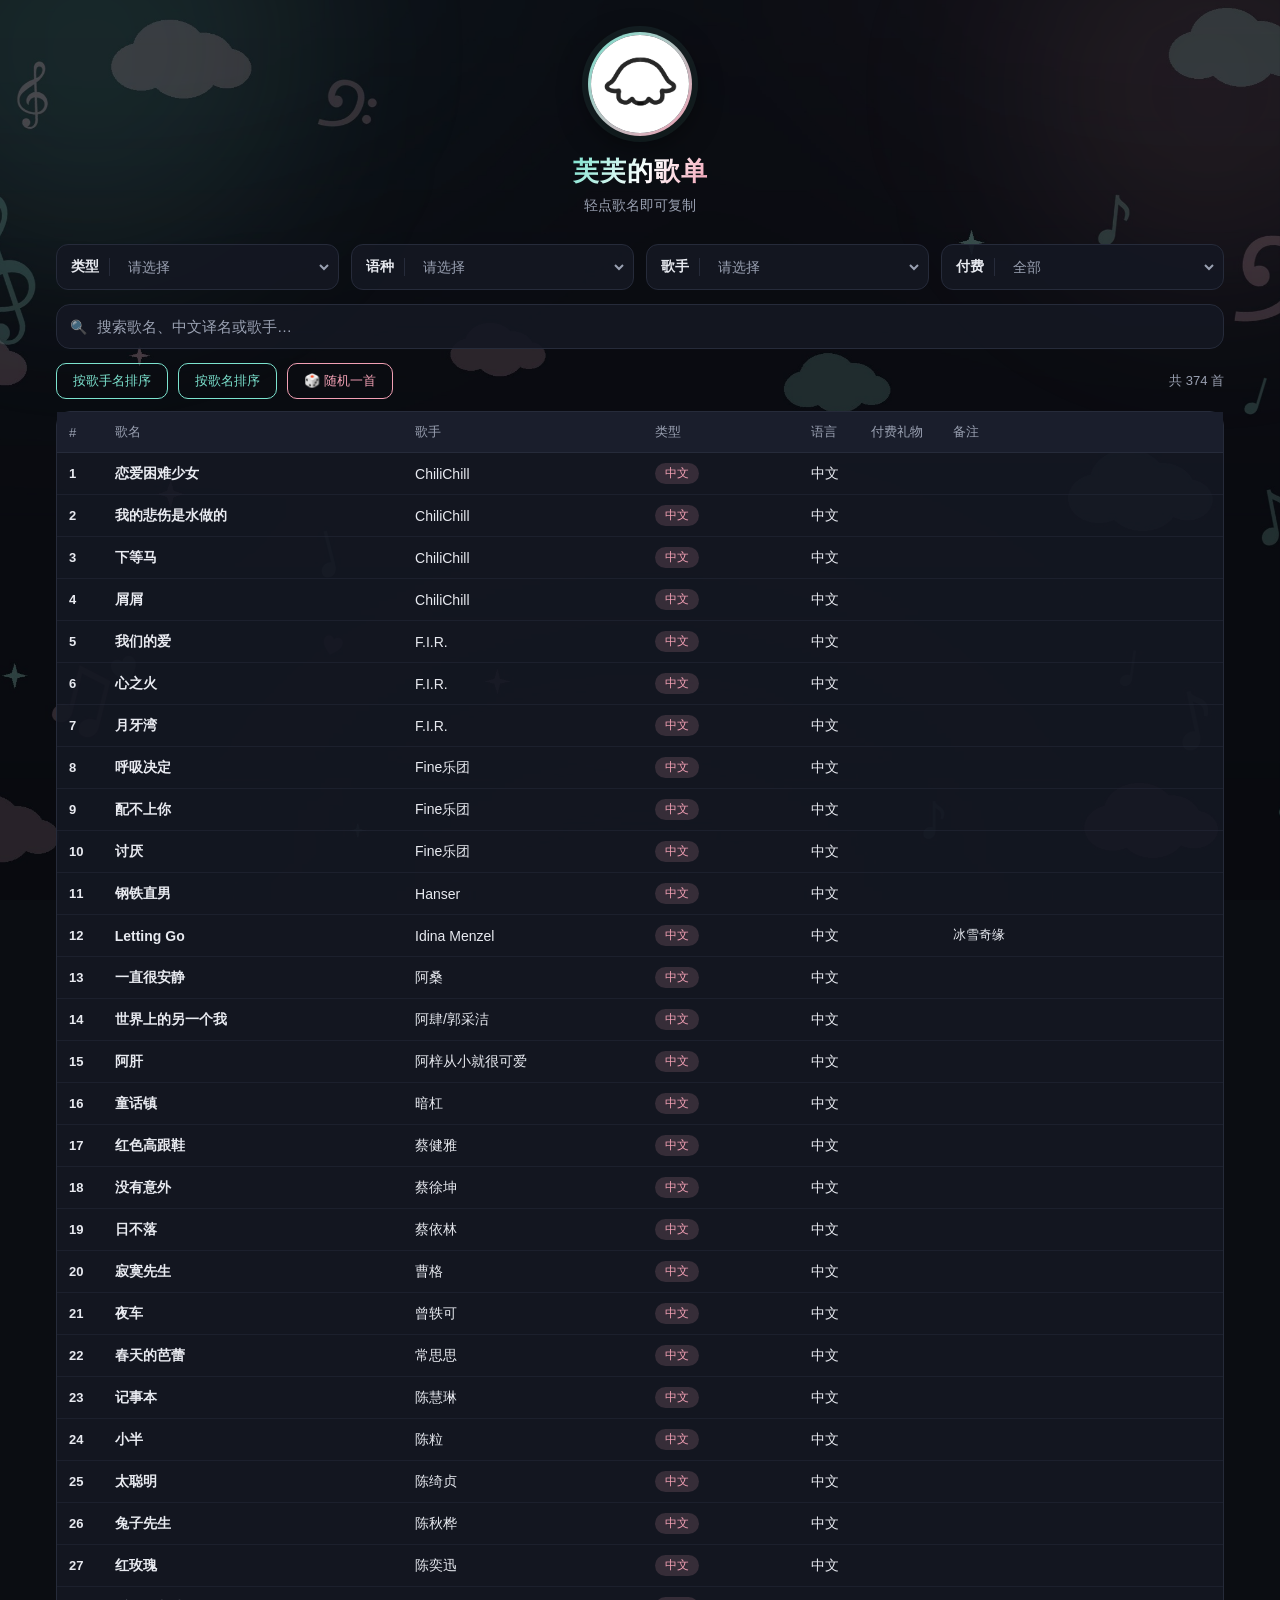
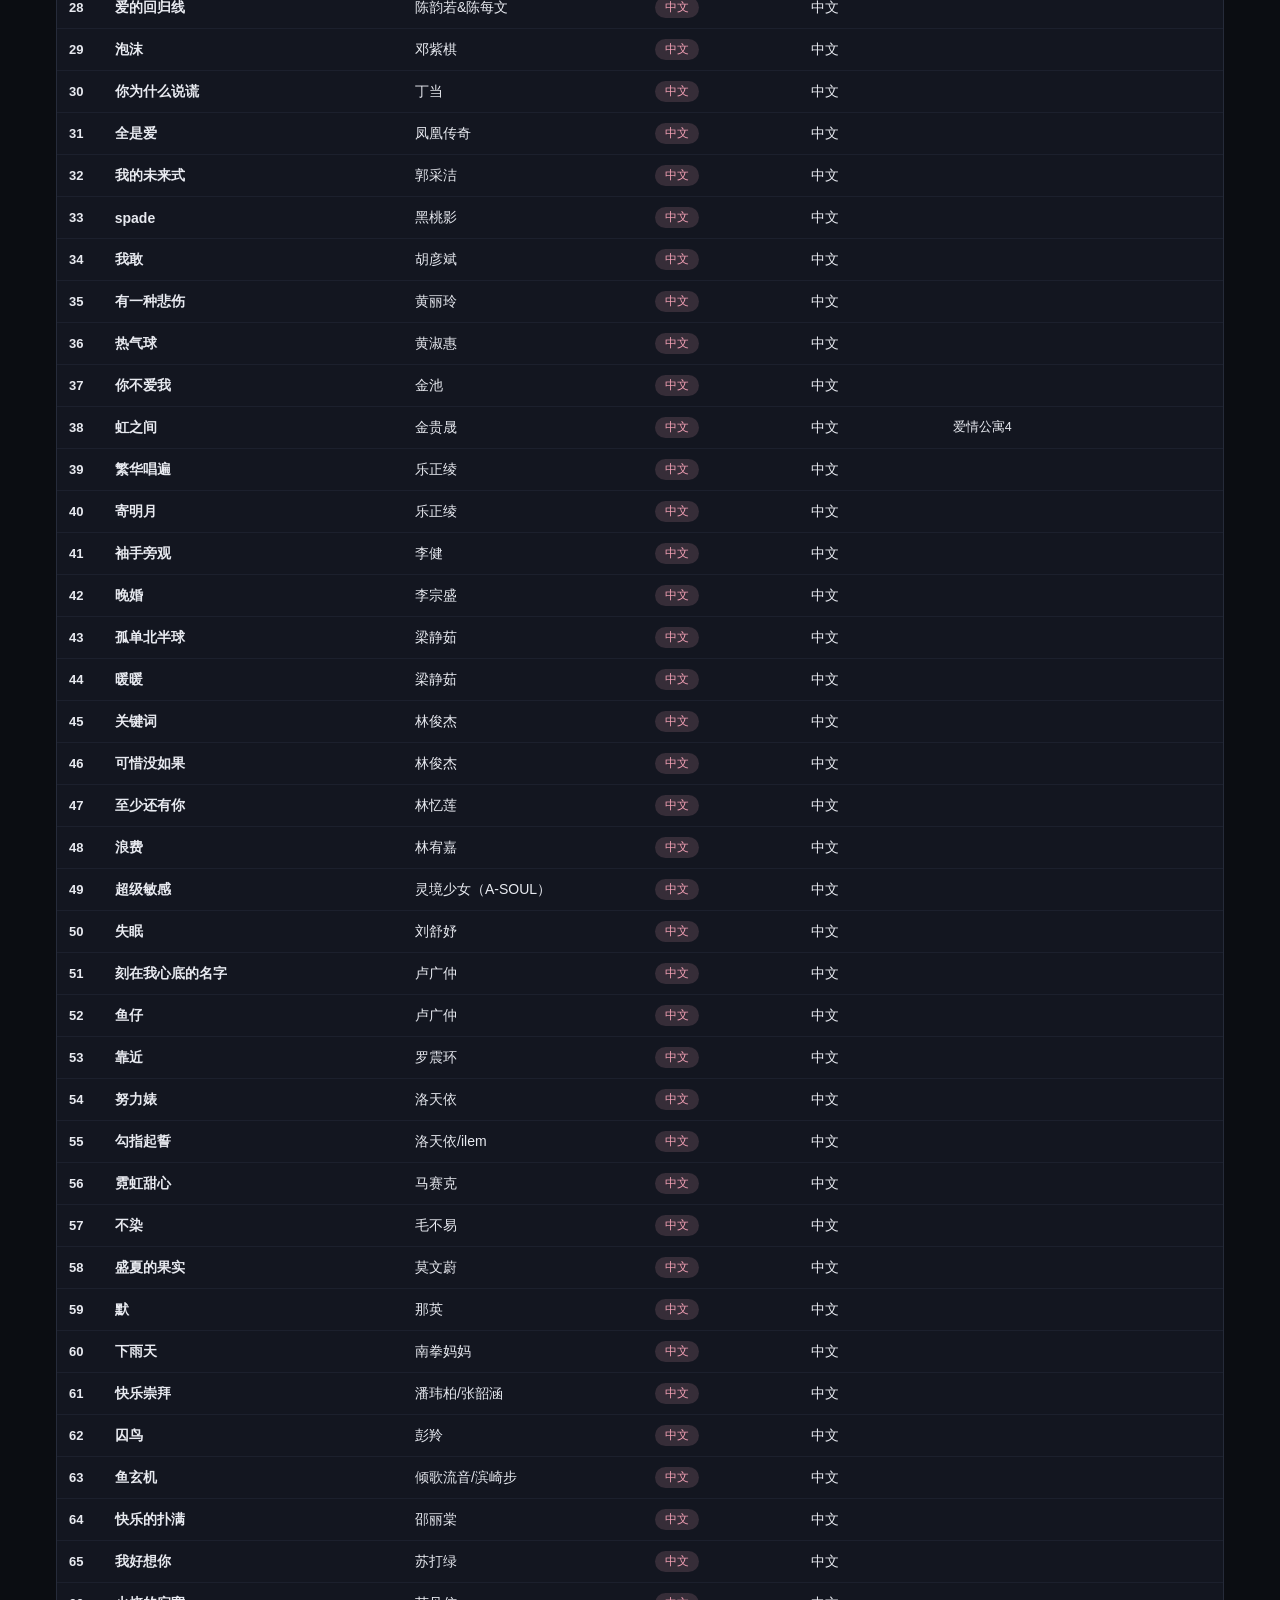
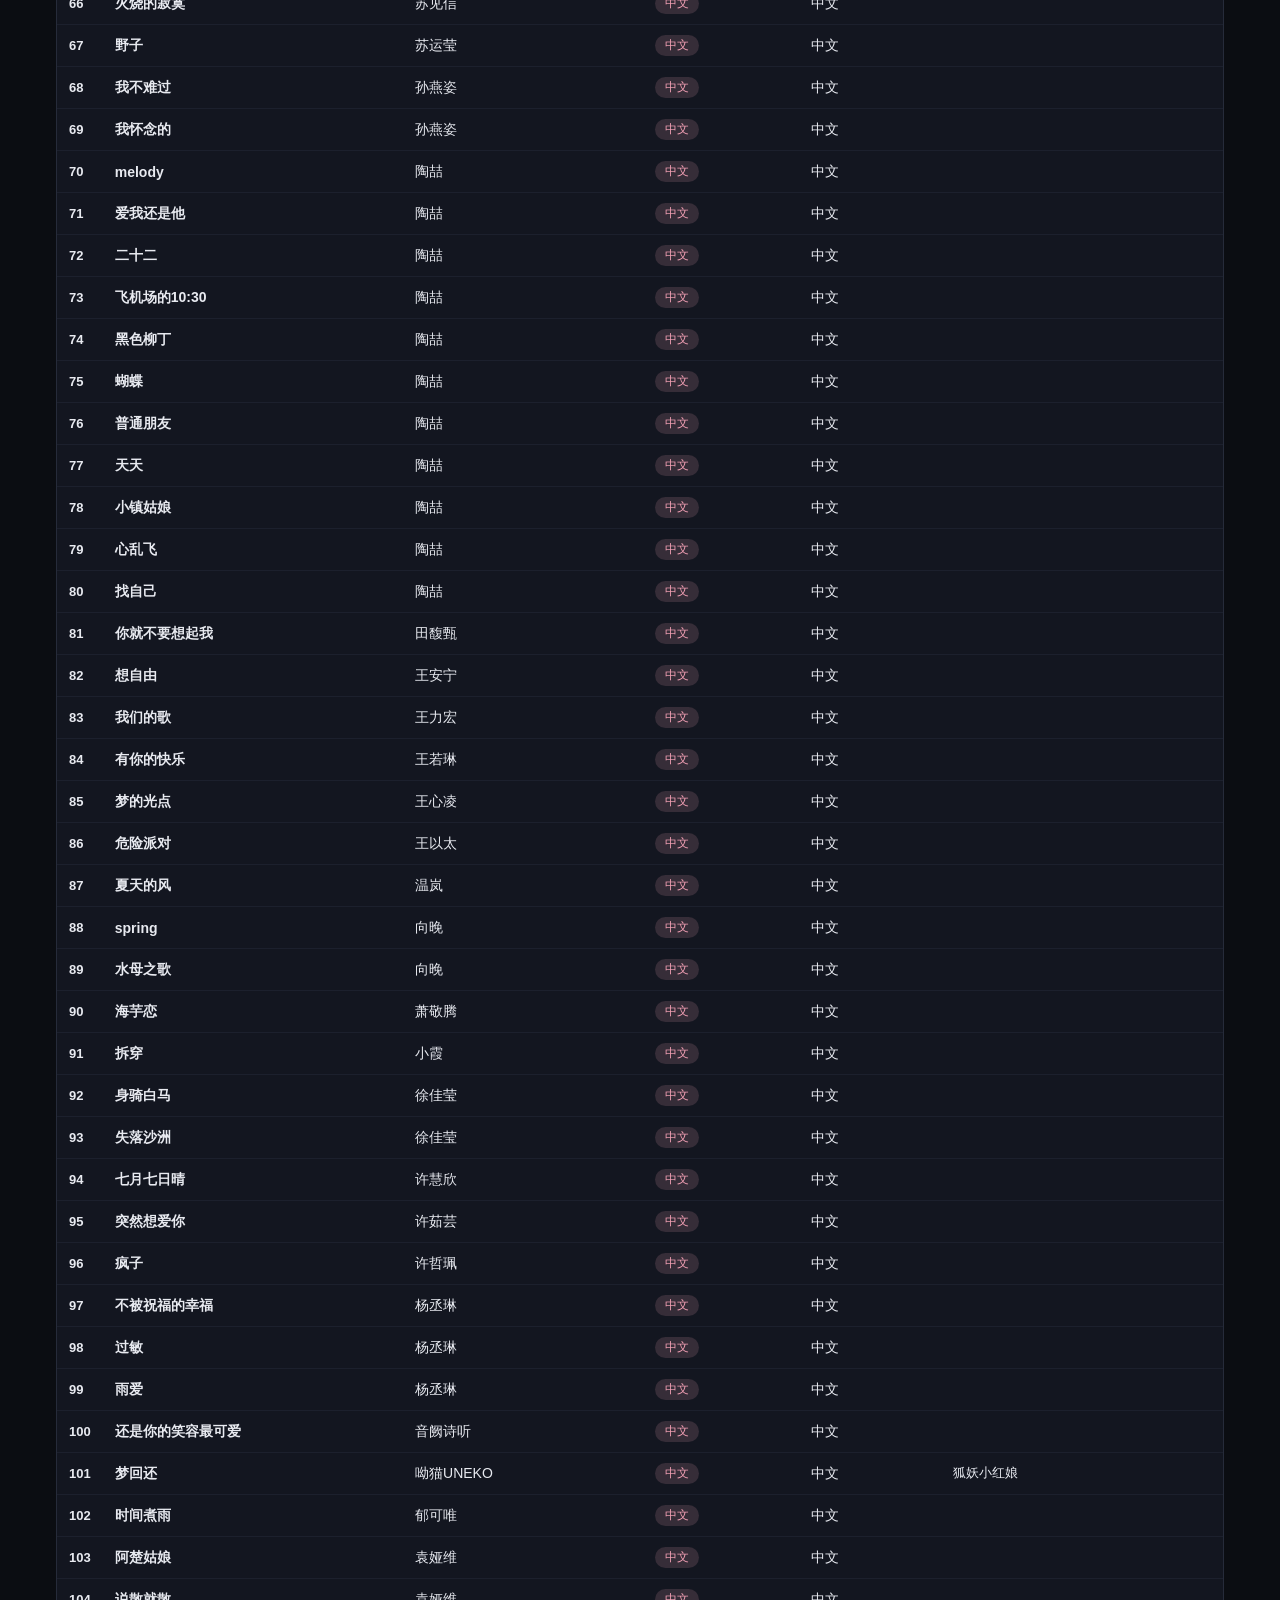
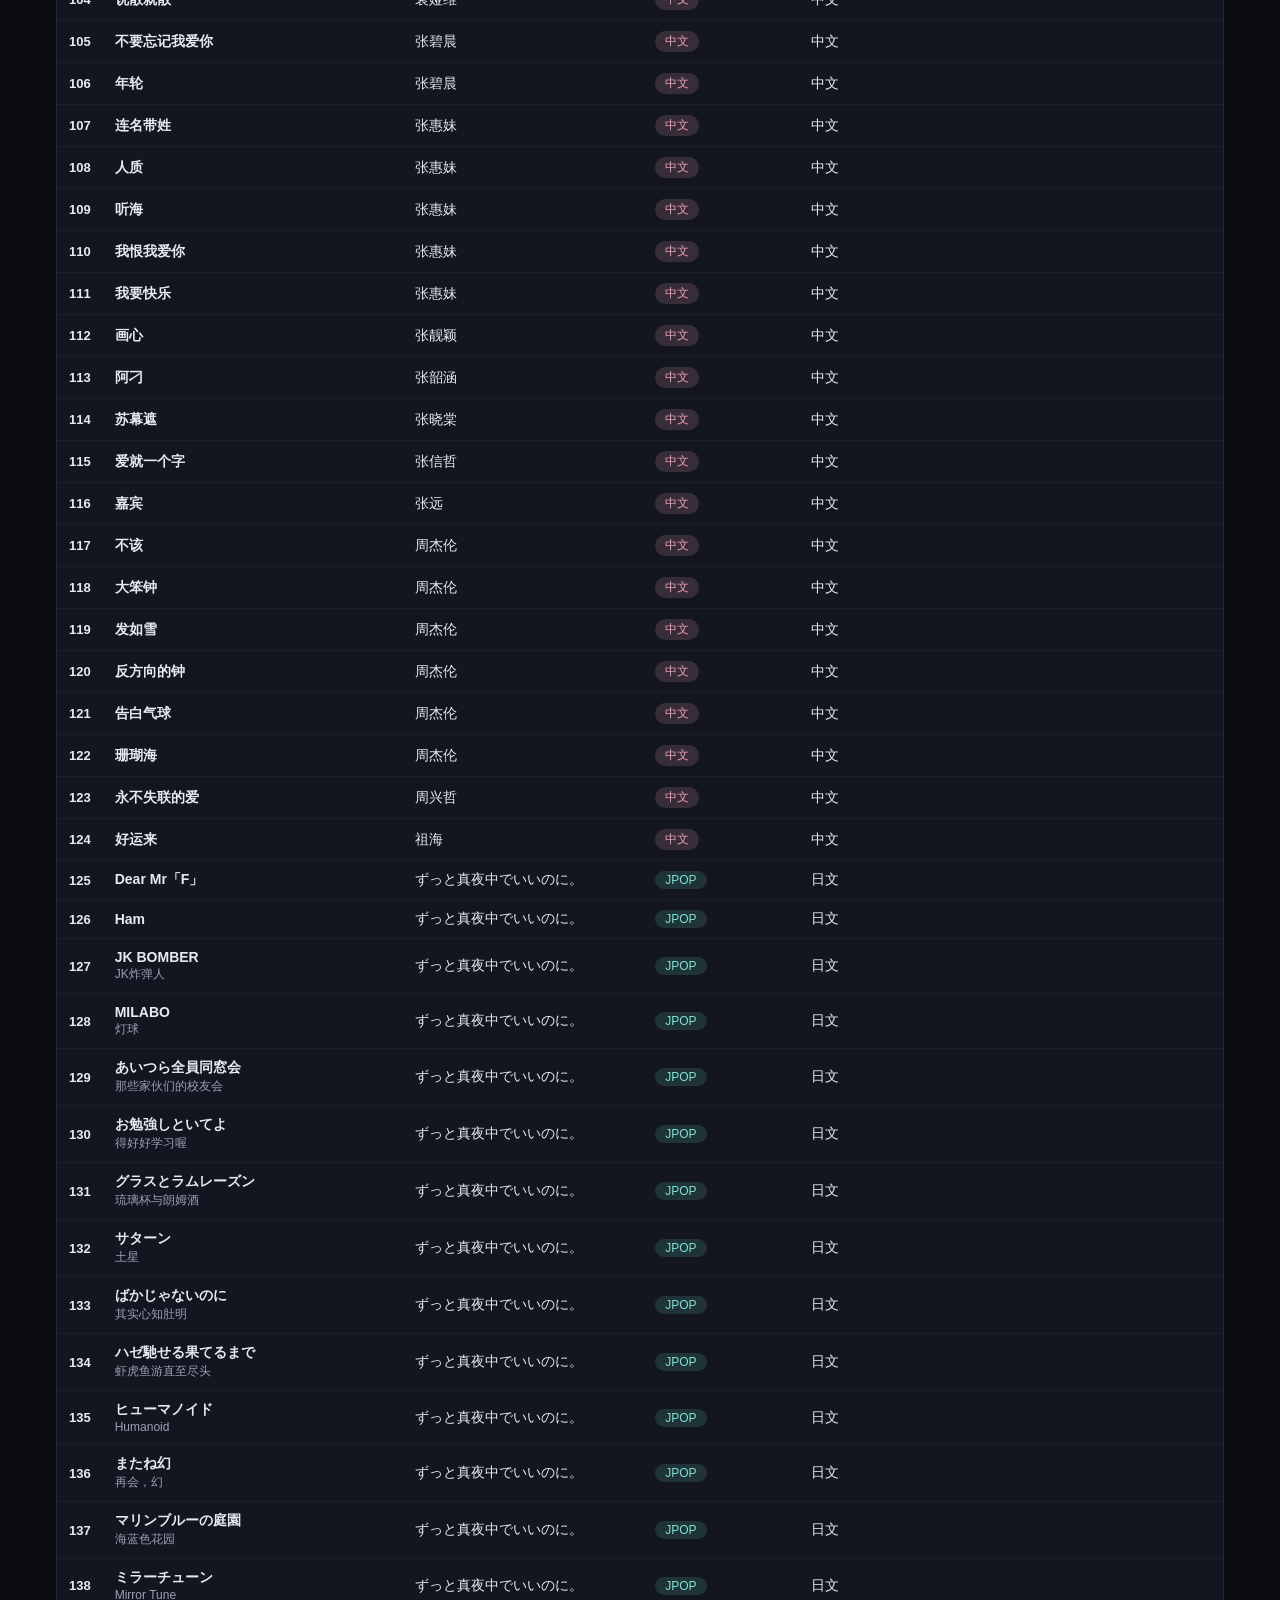
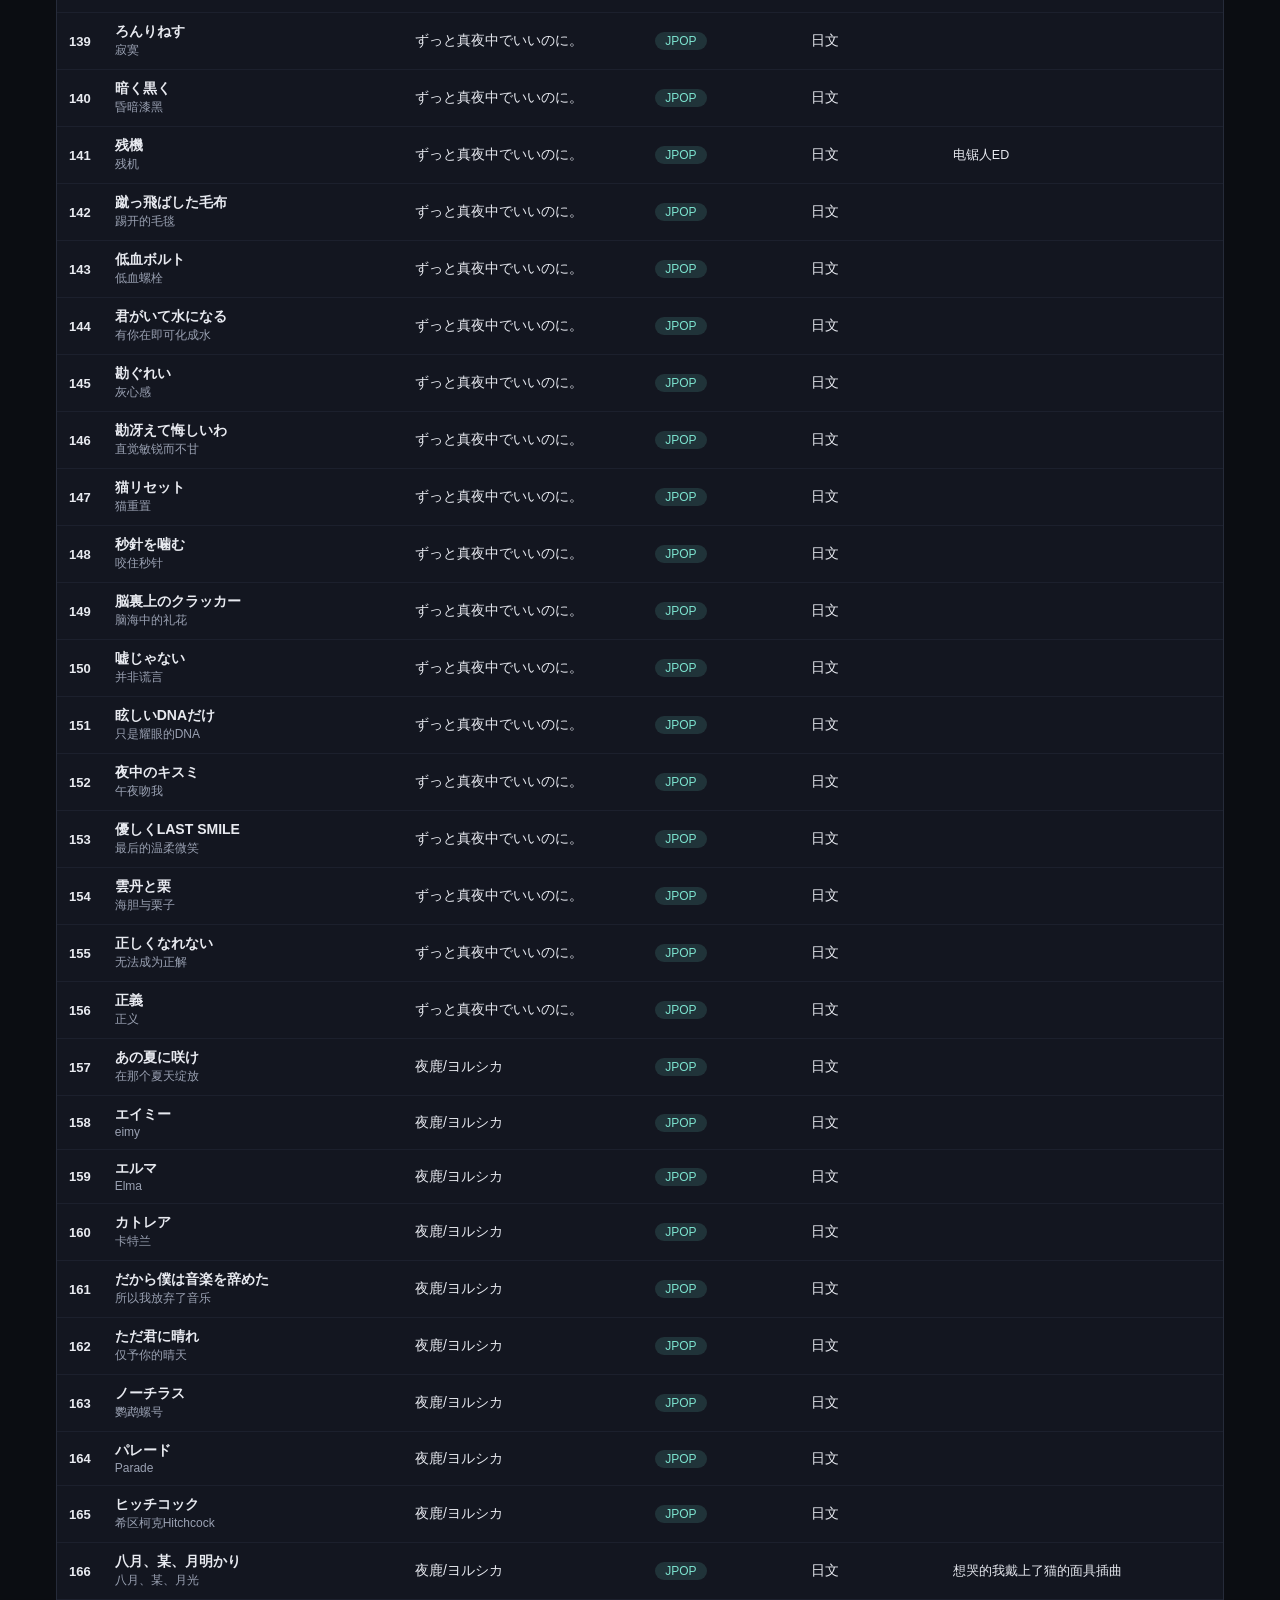
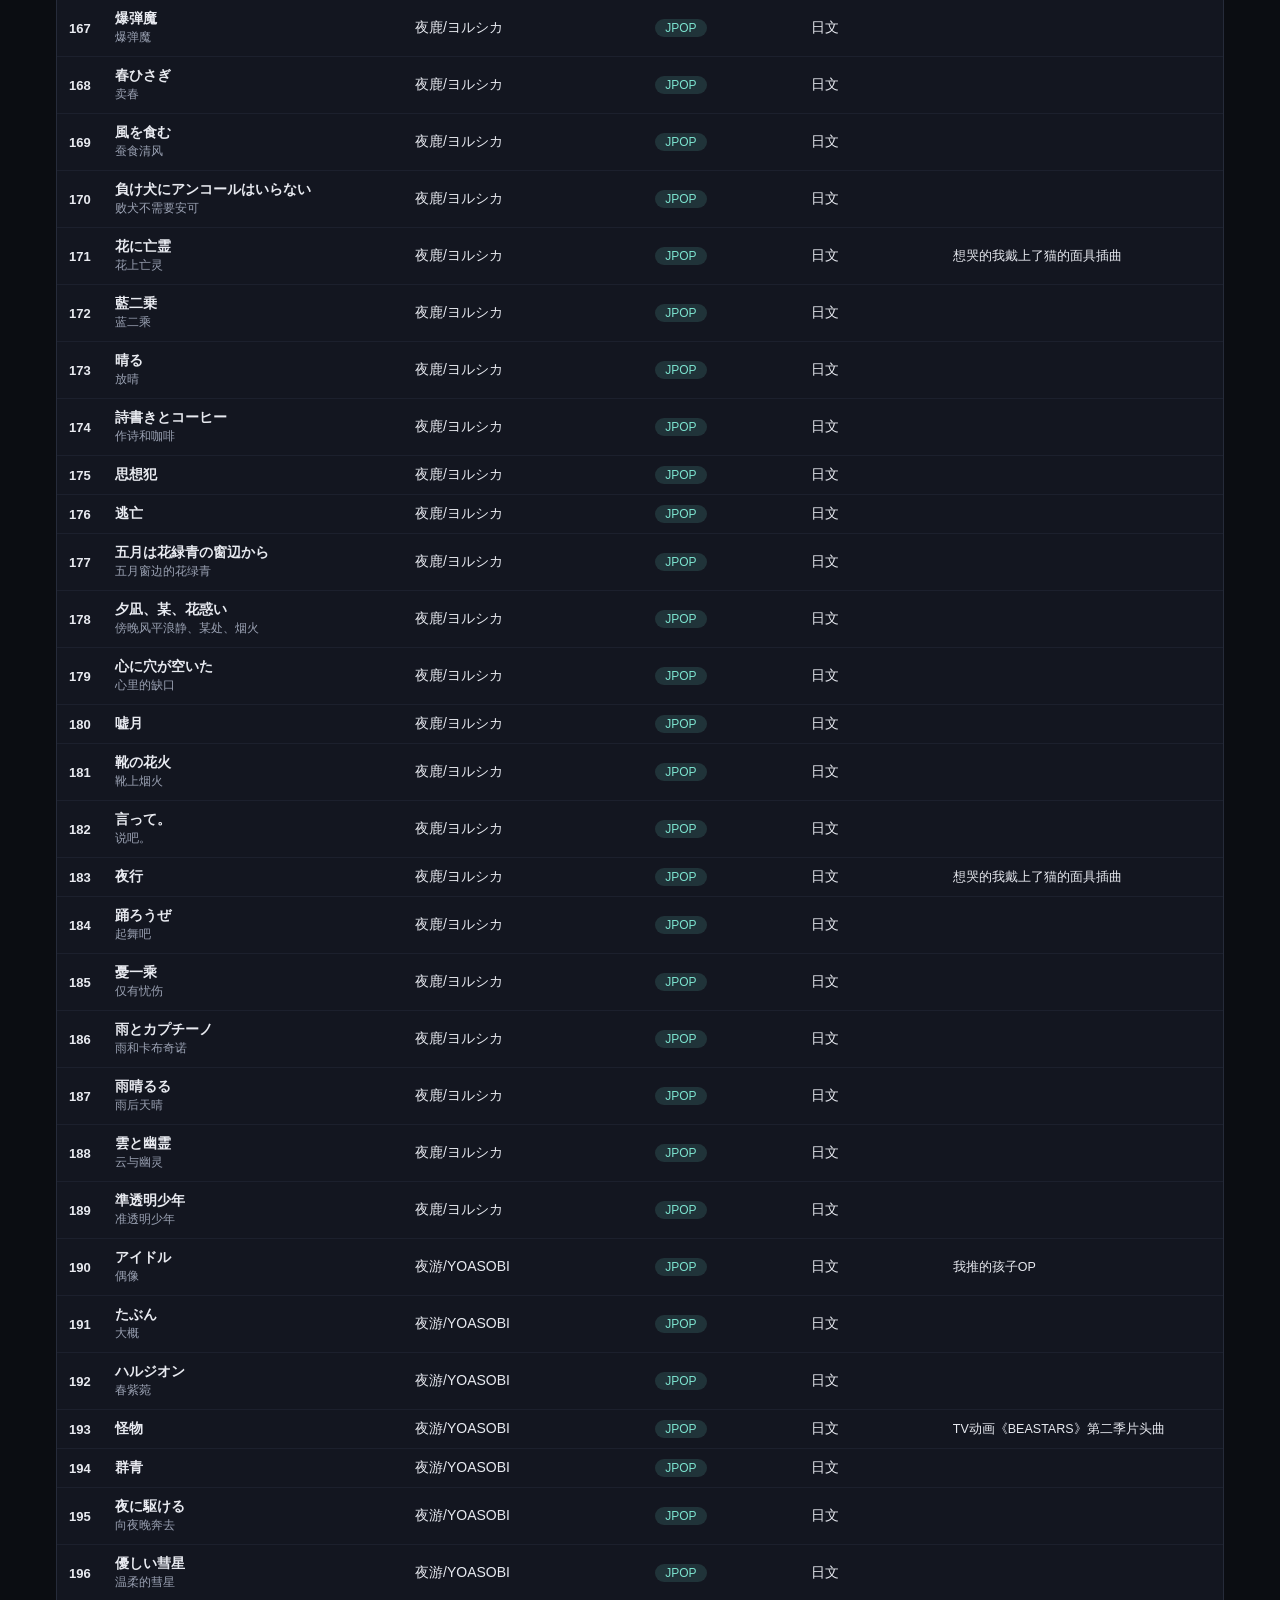
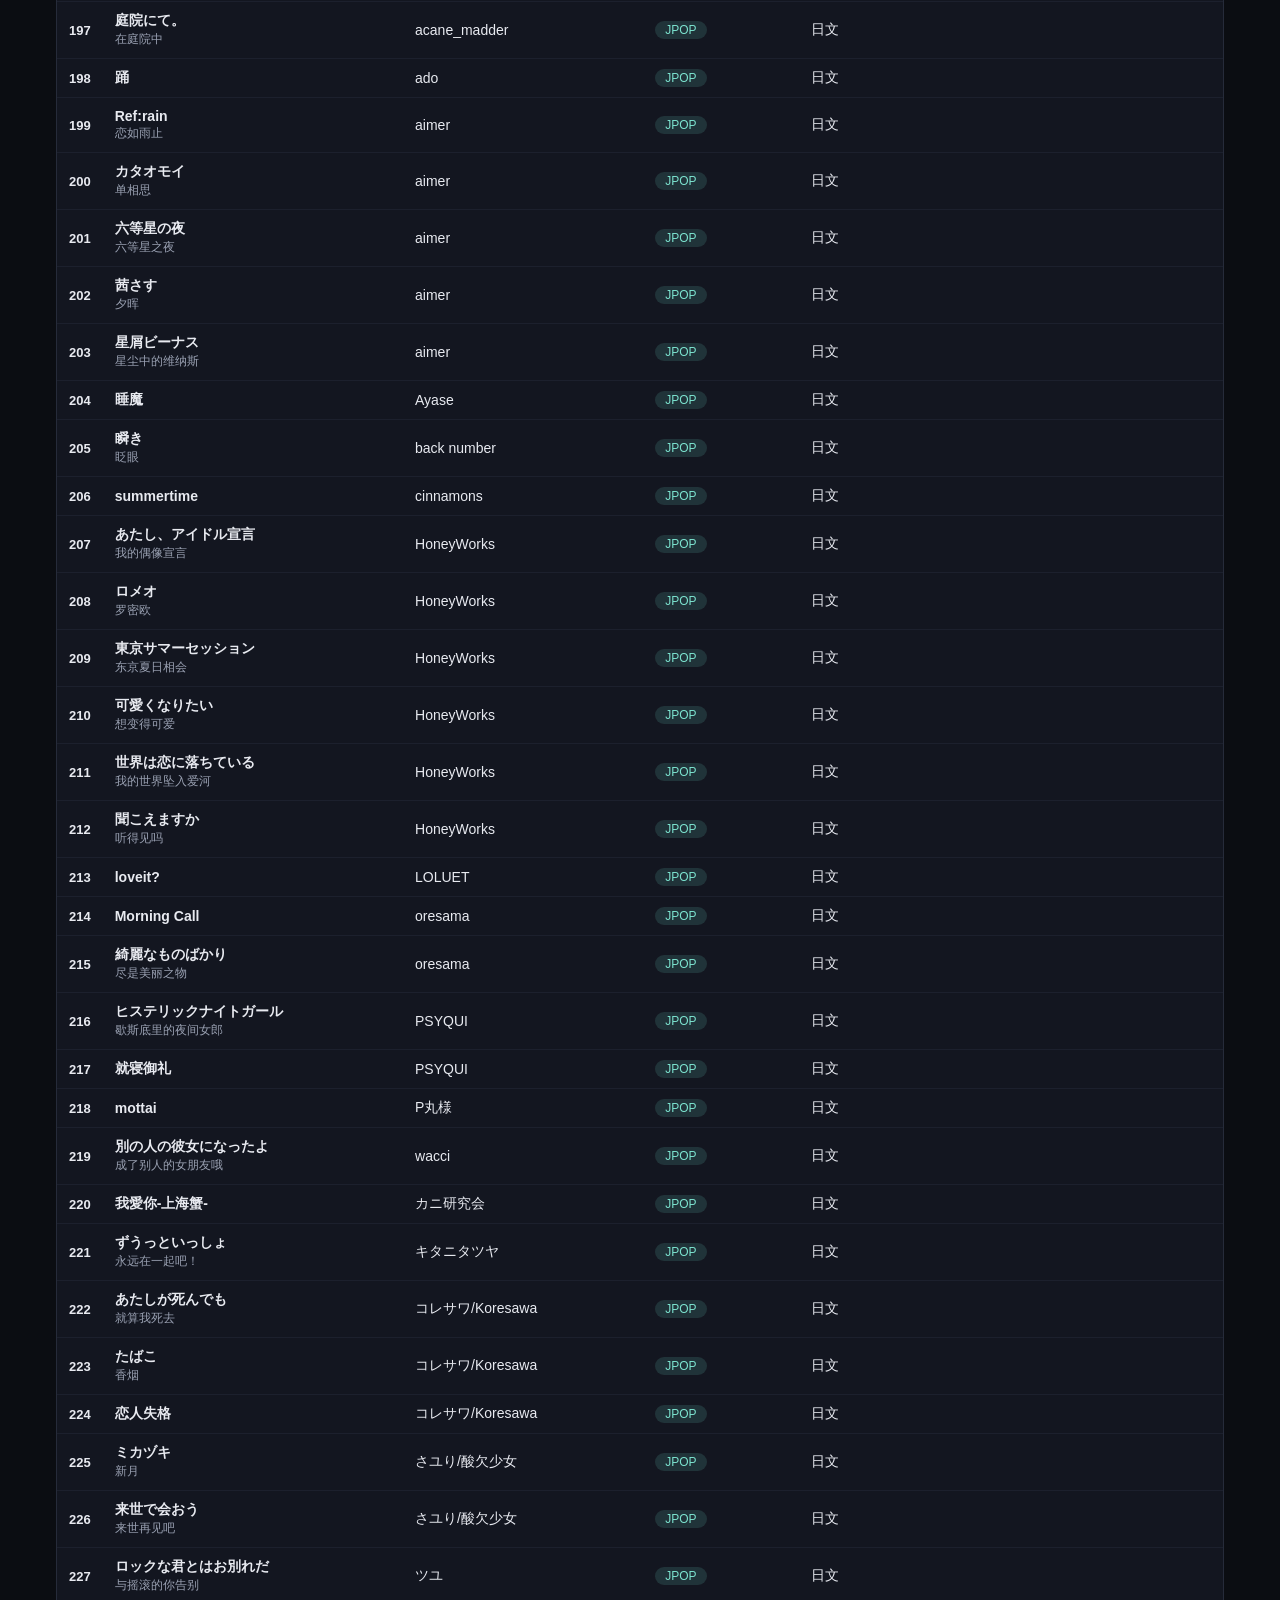
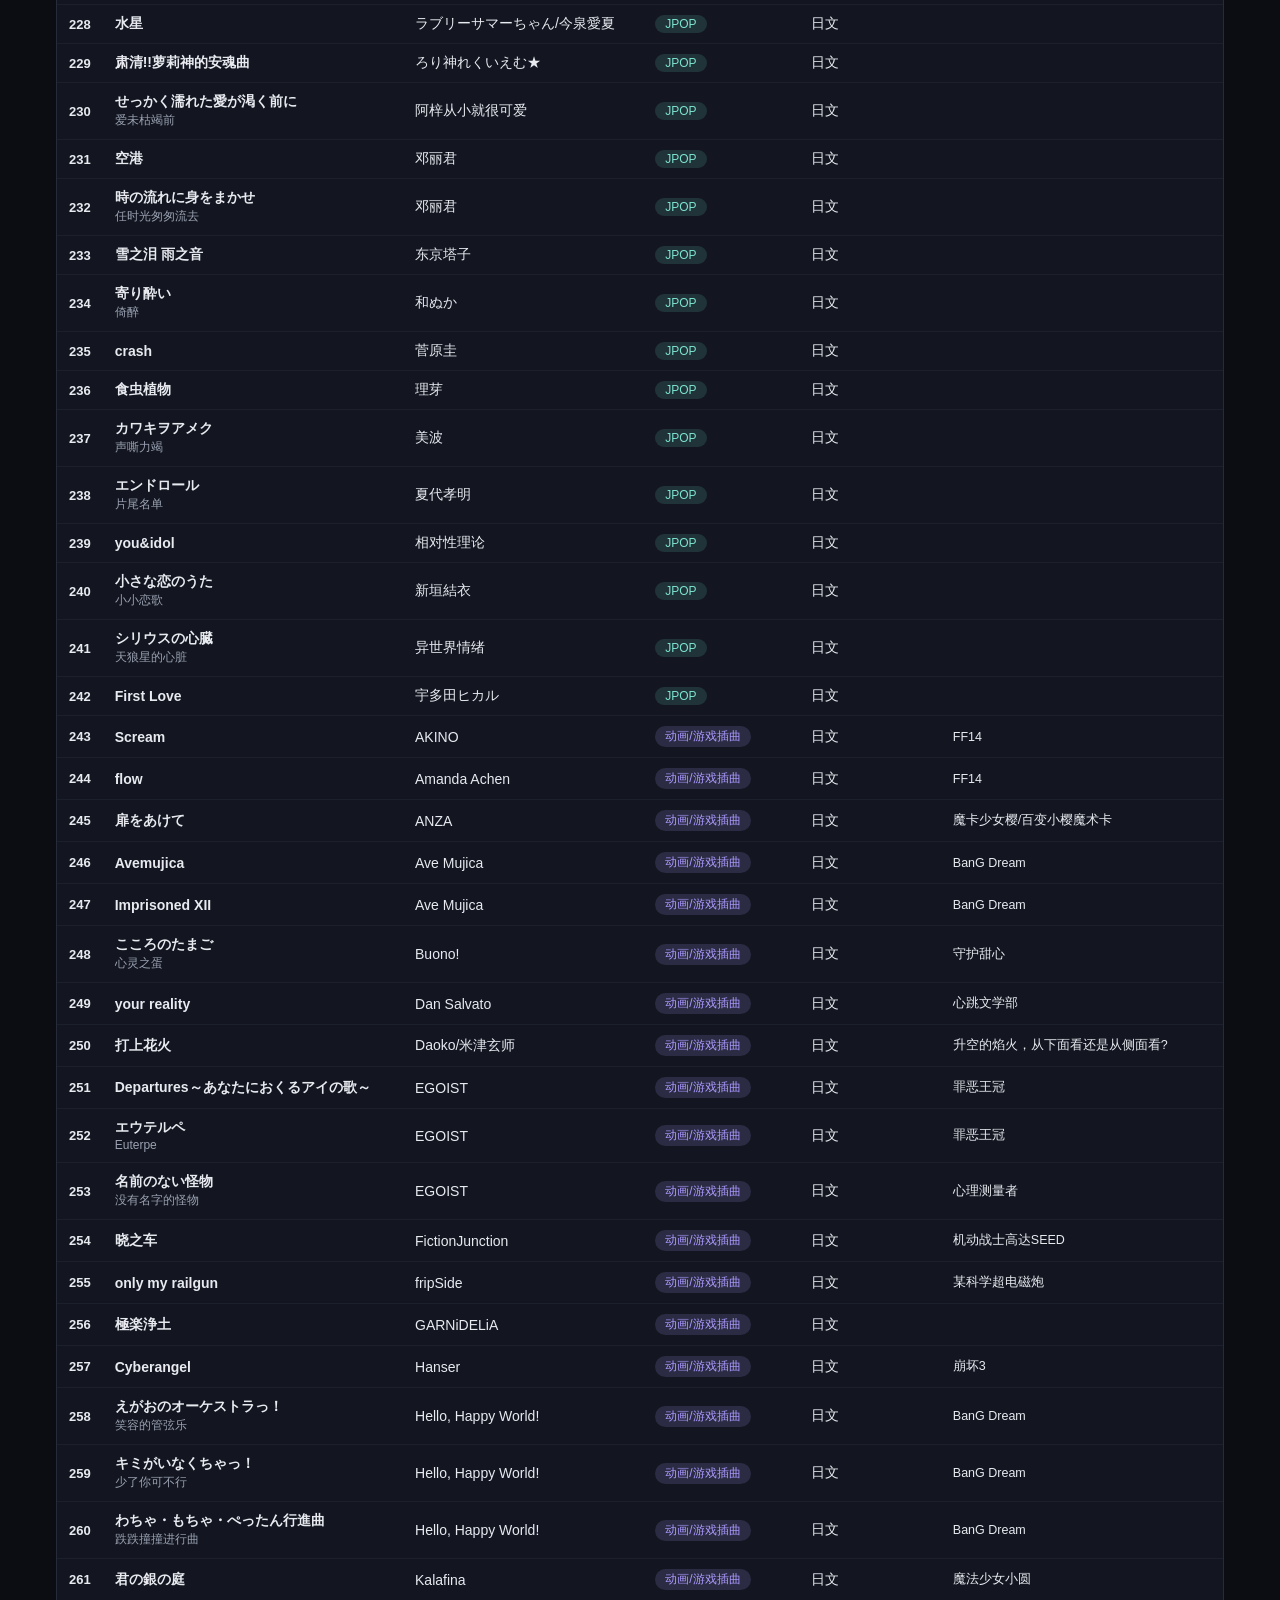
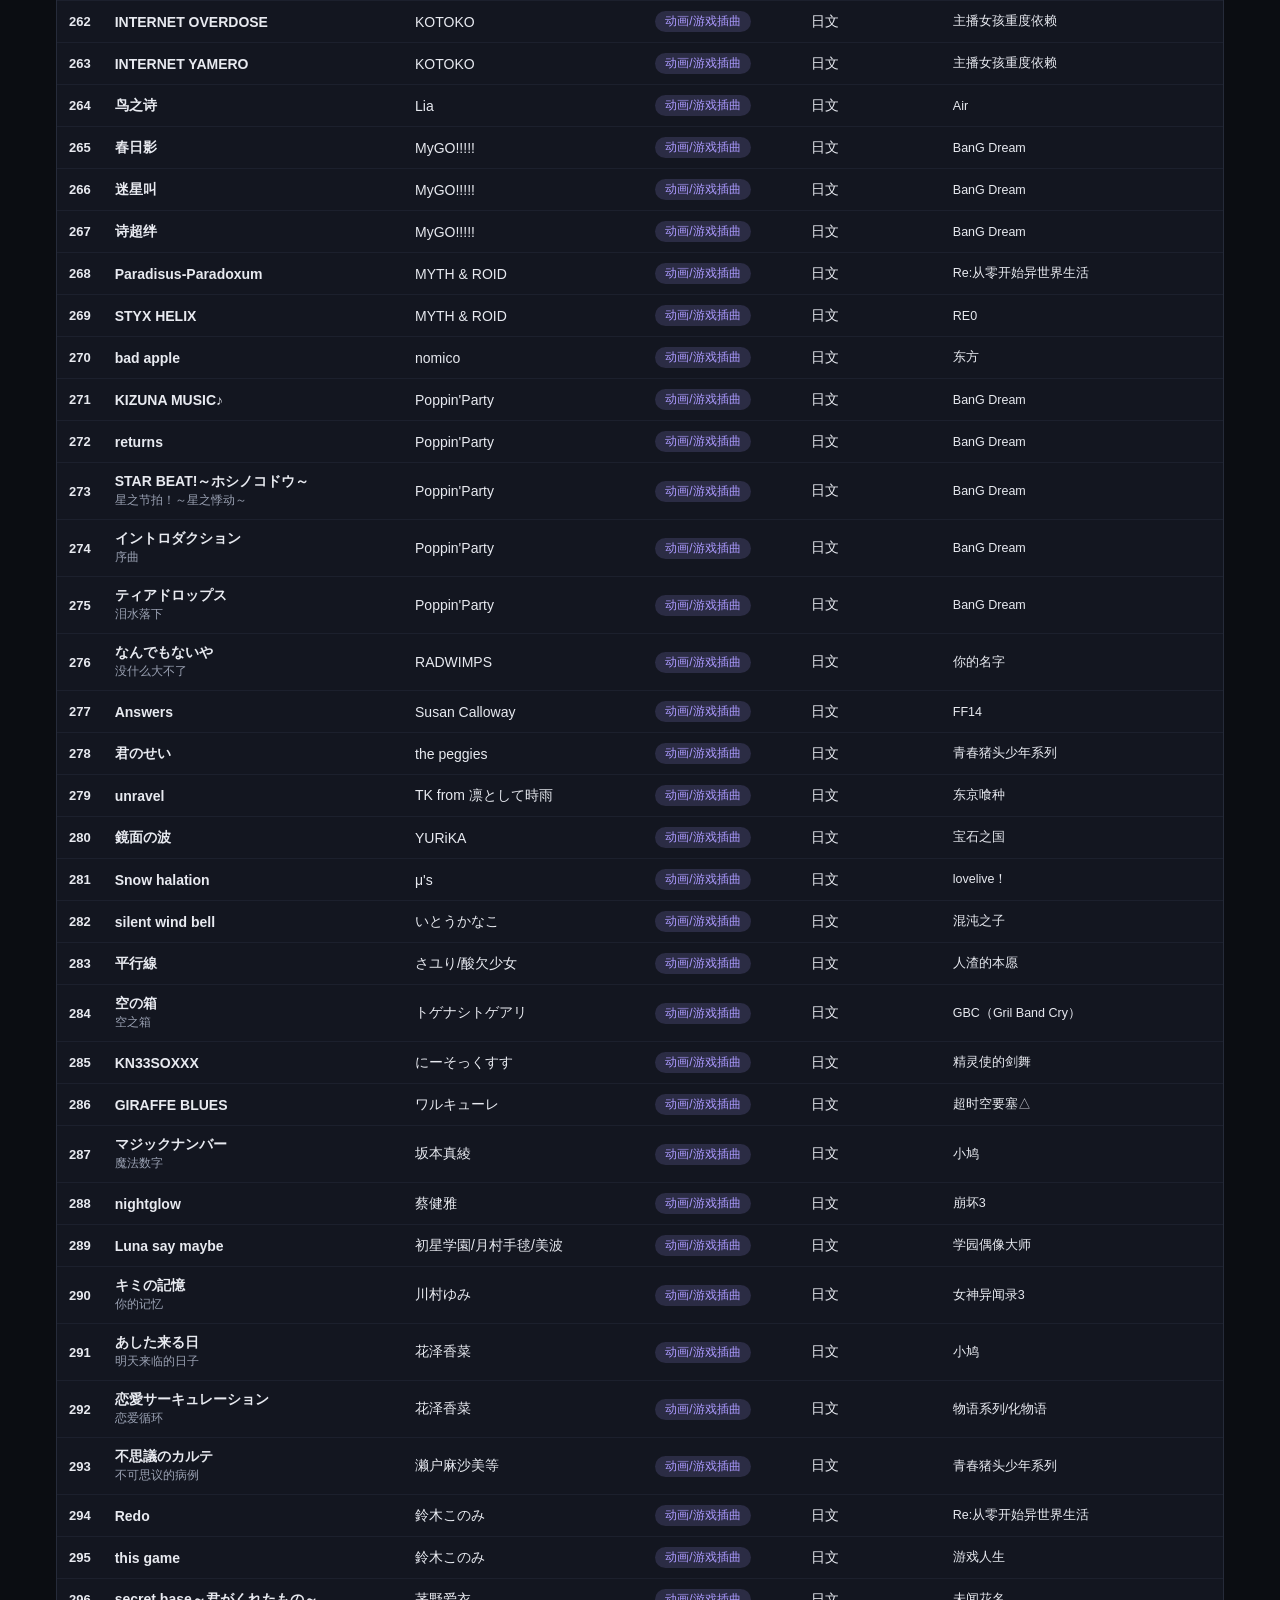
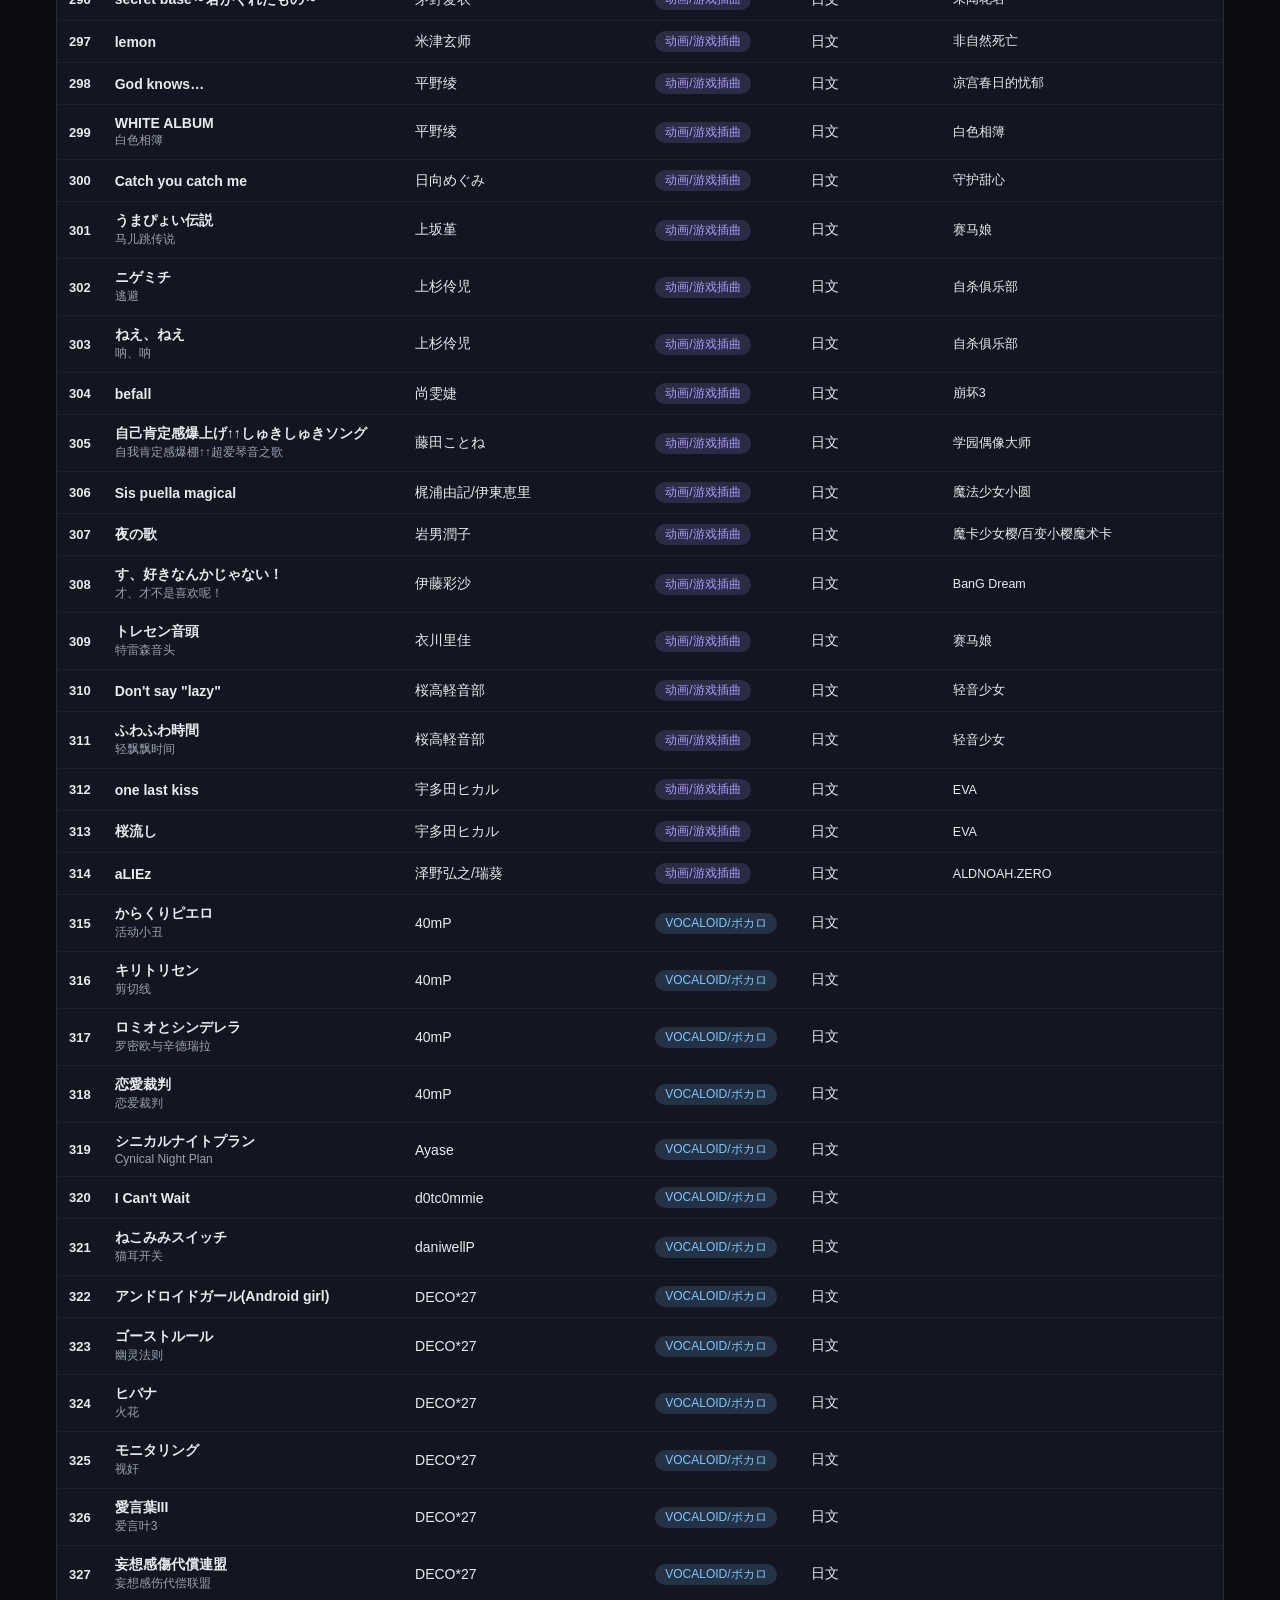
==== commit 961431b5: "Add files via upload" ====
--- a/index.html
+++ b/index.html
@@ -78,10 +78,10 @@
             <th>歌名</th>
             <th>歌手</th>
             <th>类型</th>
-            <th>语言</th>
+            <th class="th-lang">语言</th>
             <th class="th-gift">付费礼物</th>
             <th class="th-note">备注</th>
-            <th></th>
+            <th class="th-link"></th>
           </tr>
         </thead>
         <tbody id="songBody"></tbody>
--- a/style.css
+++ b/style.css
@@ -422,17 +422,42 @@
     border: 1px solid var(--border);
   }
 
-  /* 表格紧凑化：缩小字号与内边距，隐藏次要列，让「类型」「付费礼物」在小屏直接可见 */
-  .song-table { min-width: 540px; font-size: 12.5px; }
+  /* 表格紧凑化：不再横向滚动，隐藏次要列让所有列完整适配屏宽——
+     只有去掉横向滚动容器，表头 sticky 才能以页面为基准吸顶 */
+  .table-wrap { overflow-x: visible; -webkit-overflow-scrolling: auto; }
+  .song-table { min-width: 0; width: 100%; table-layout: fixed; font-size: 12.5px; }
   .song-table thead th { padding: 8px; font-size: 12px; }
-  .song-table td { padding: 7px 8px; }
-  .th-note, .td-note { display: none; }
-  .td-gift { white-space: nowrap; }
-  .td-idx { width: 26px; font-size: 12px; }
-  .td-title { min-width: 96px; }
-  .td-artist { min-width: 76px; }
+  .song-table td { padding: 7px 8px; overflow: hidden; }
+  .th-note, .td-note, .th-lang, .td-lang, .th-link, .td-link { display: none; }
+  /* 固定列宽：# / 类型 / 付费礼物 定宽，歌名占剩余空间 */
+  .song-table th:nth-child(1) { width: 26px; }
+  .song-table th:nth-child(4) { width: 76px; }
+  .song-table th:nth-child(6) { width: 66px; }
+  .song-table th:nth-child(3) { width: 27%; }
+
+  /* 表头随列表滚动吸顶：贴在吸顶搜索框正下方 */
+  .song-table thead th {
+    position: sticky;
+    top: var(--sticky-h);
+    z-index: 50;
+    background: #1a1e2c;
+  }
+
+  /* 长歌名/长歌手名允许换行，避免撑破固定布局 */
+  .td-title, .td-artist { overflow-wrap: anywhere; white-space: normal; }
+  .td-title { min-width: 0; }
+  .type-tag {
+    display: inline-block;
+    max-width: 100%;
+    overflow: hidden;
+    text-overflow: ellipsis;
+    white-space: nowrap;
+    vertical-align: middle;
+    padding: 1px 6px;
+    font-size: 10.5px;
+  }
+  .gift-val { padding: 1px 6px; font-size: 11px; white-space: nowrap; }
+  .td-idx { font-size: 12px; }
   .title-zh { font-size: 11px; }
-  .type-tag { padding: 1px 7px; font-size: 11px; }
-  .gift-val { padding: 1px 7px; font-size: 11px; }
   .song-link { font-size: 12px; }
 }
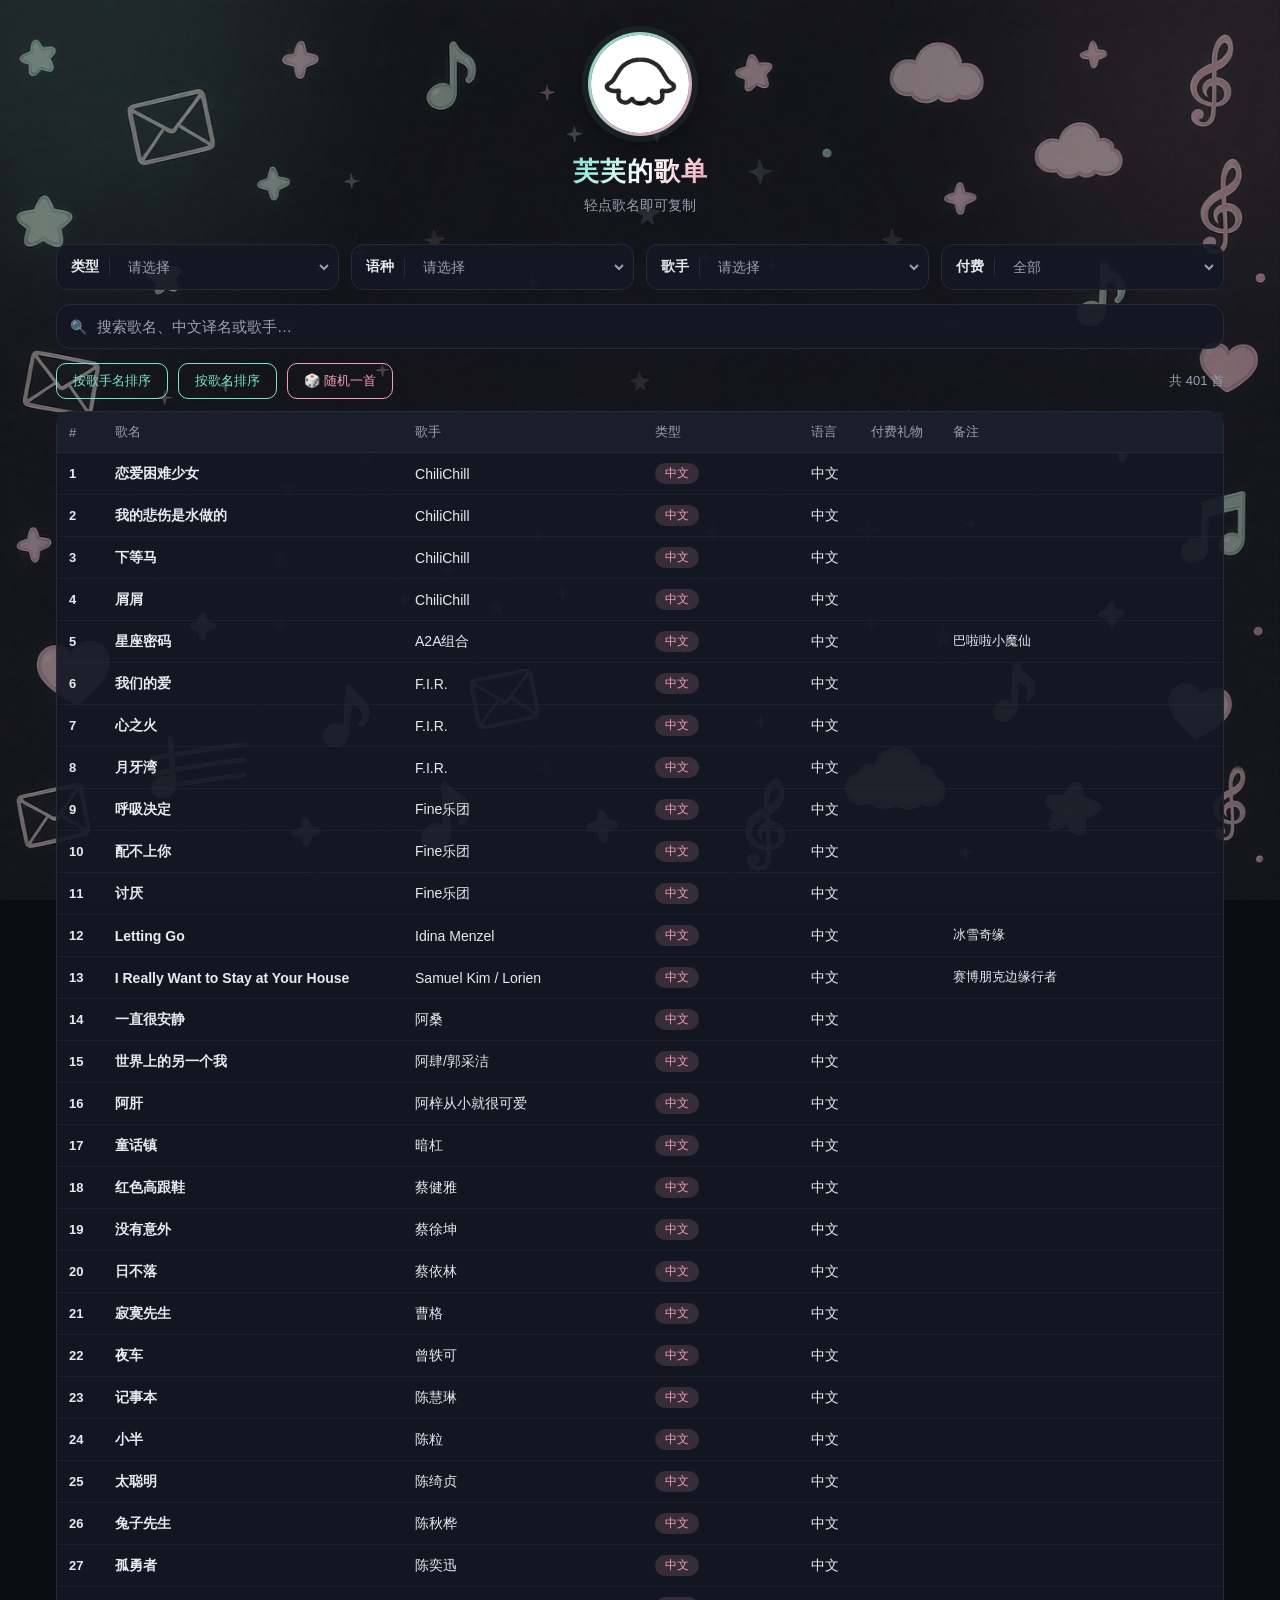
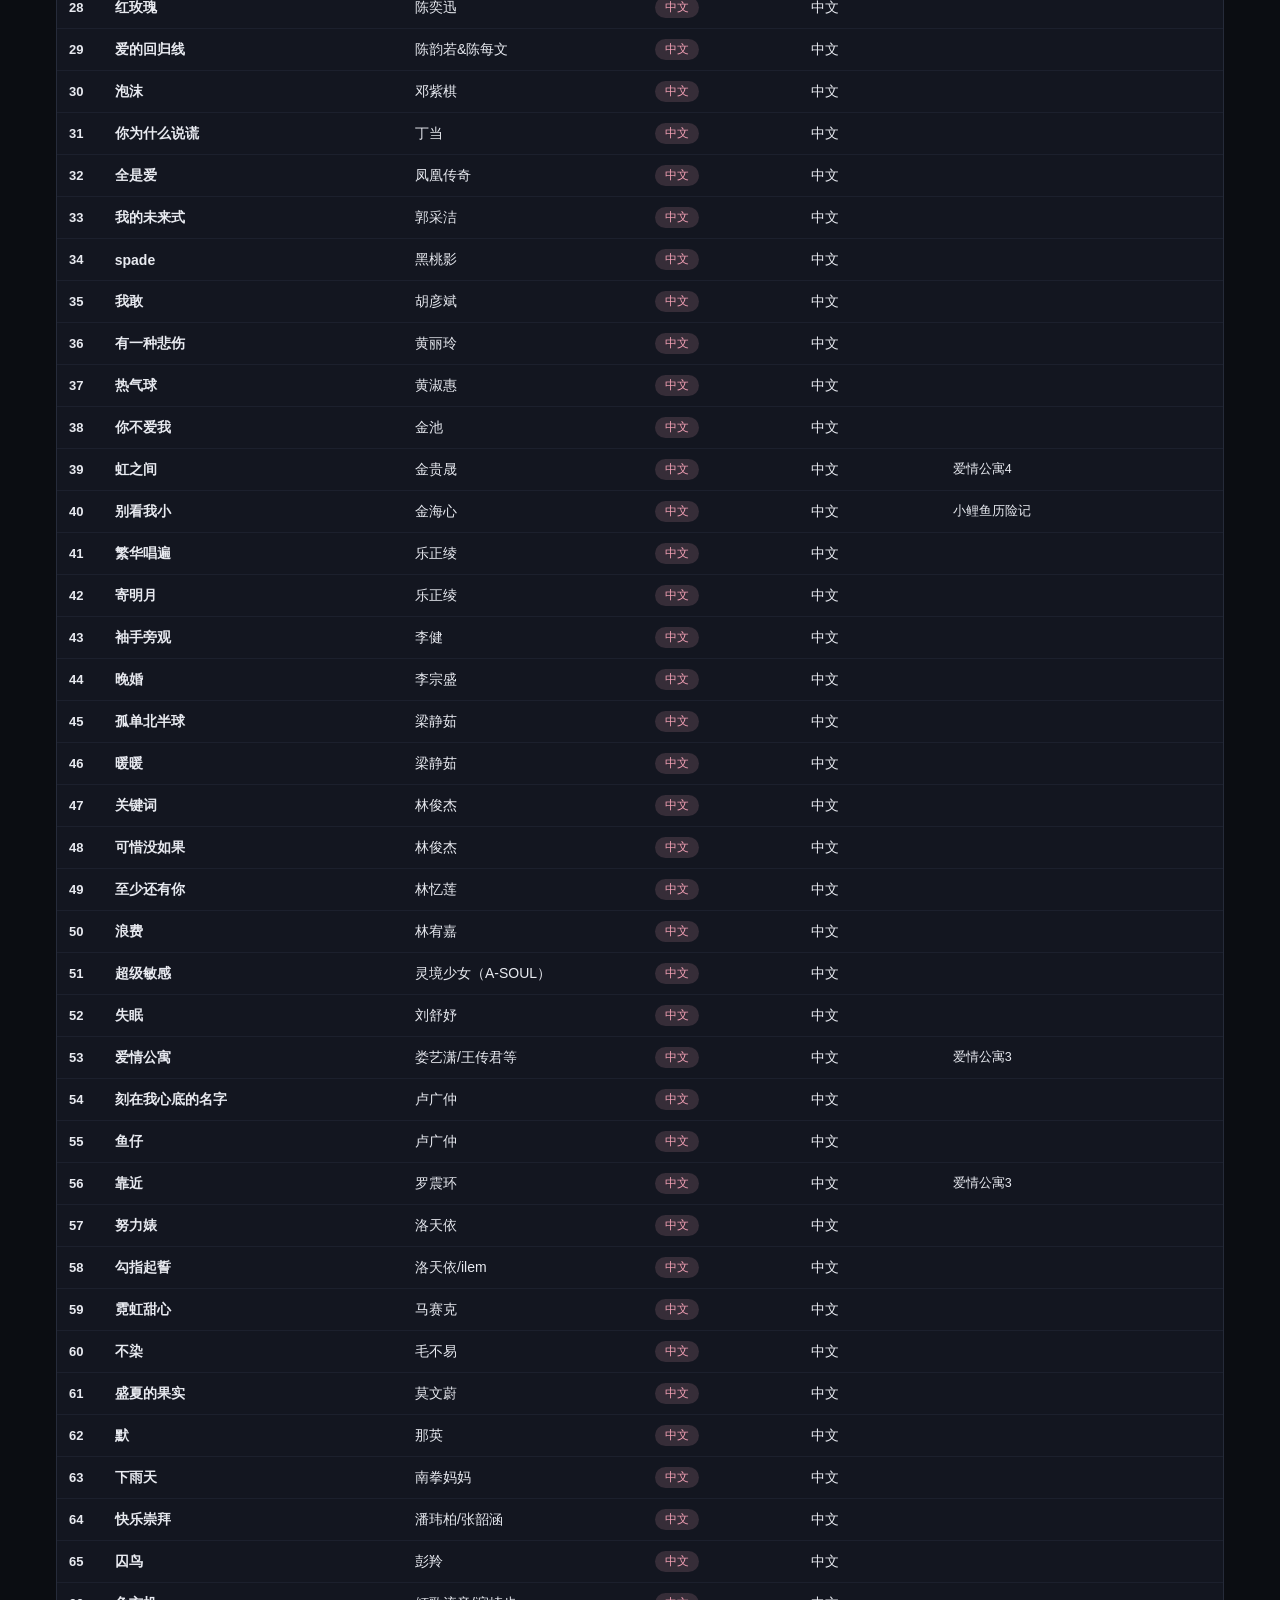
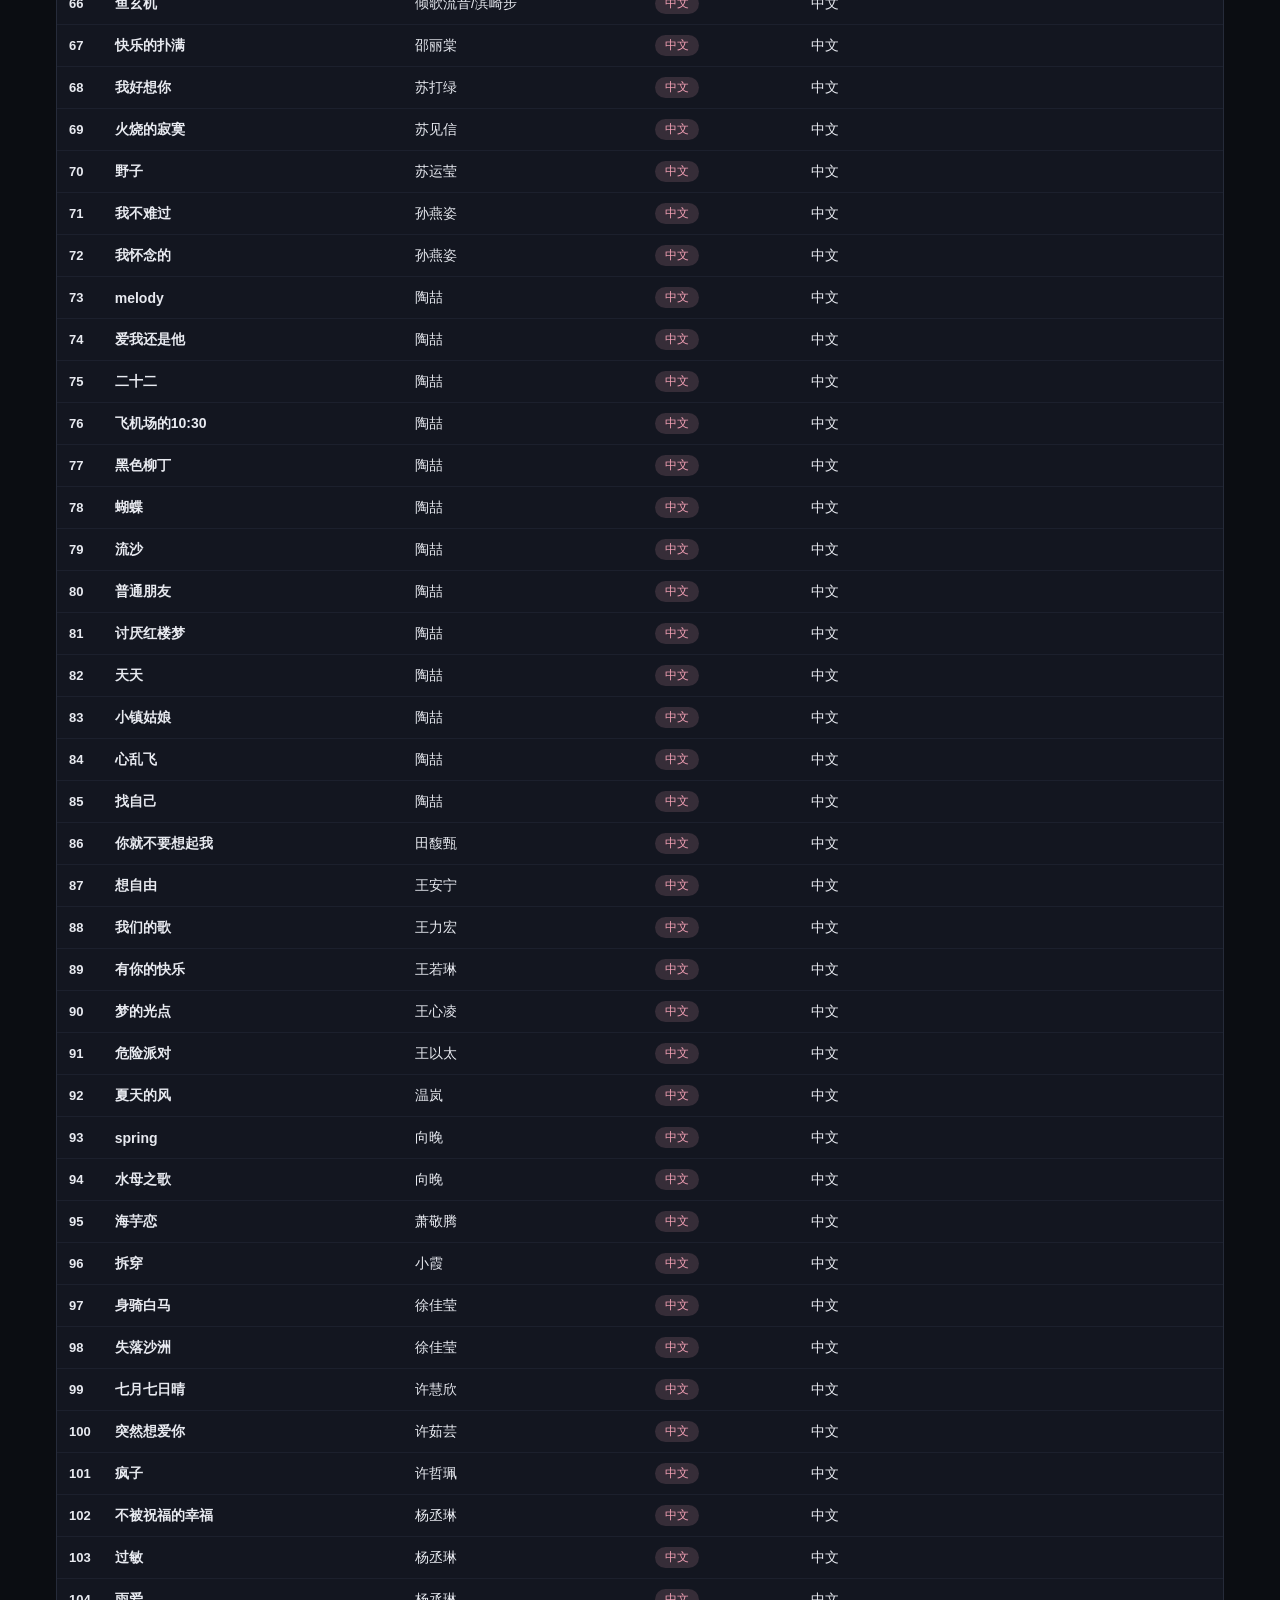
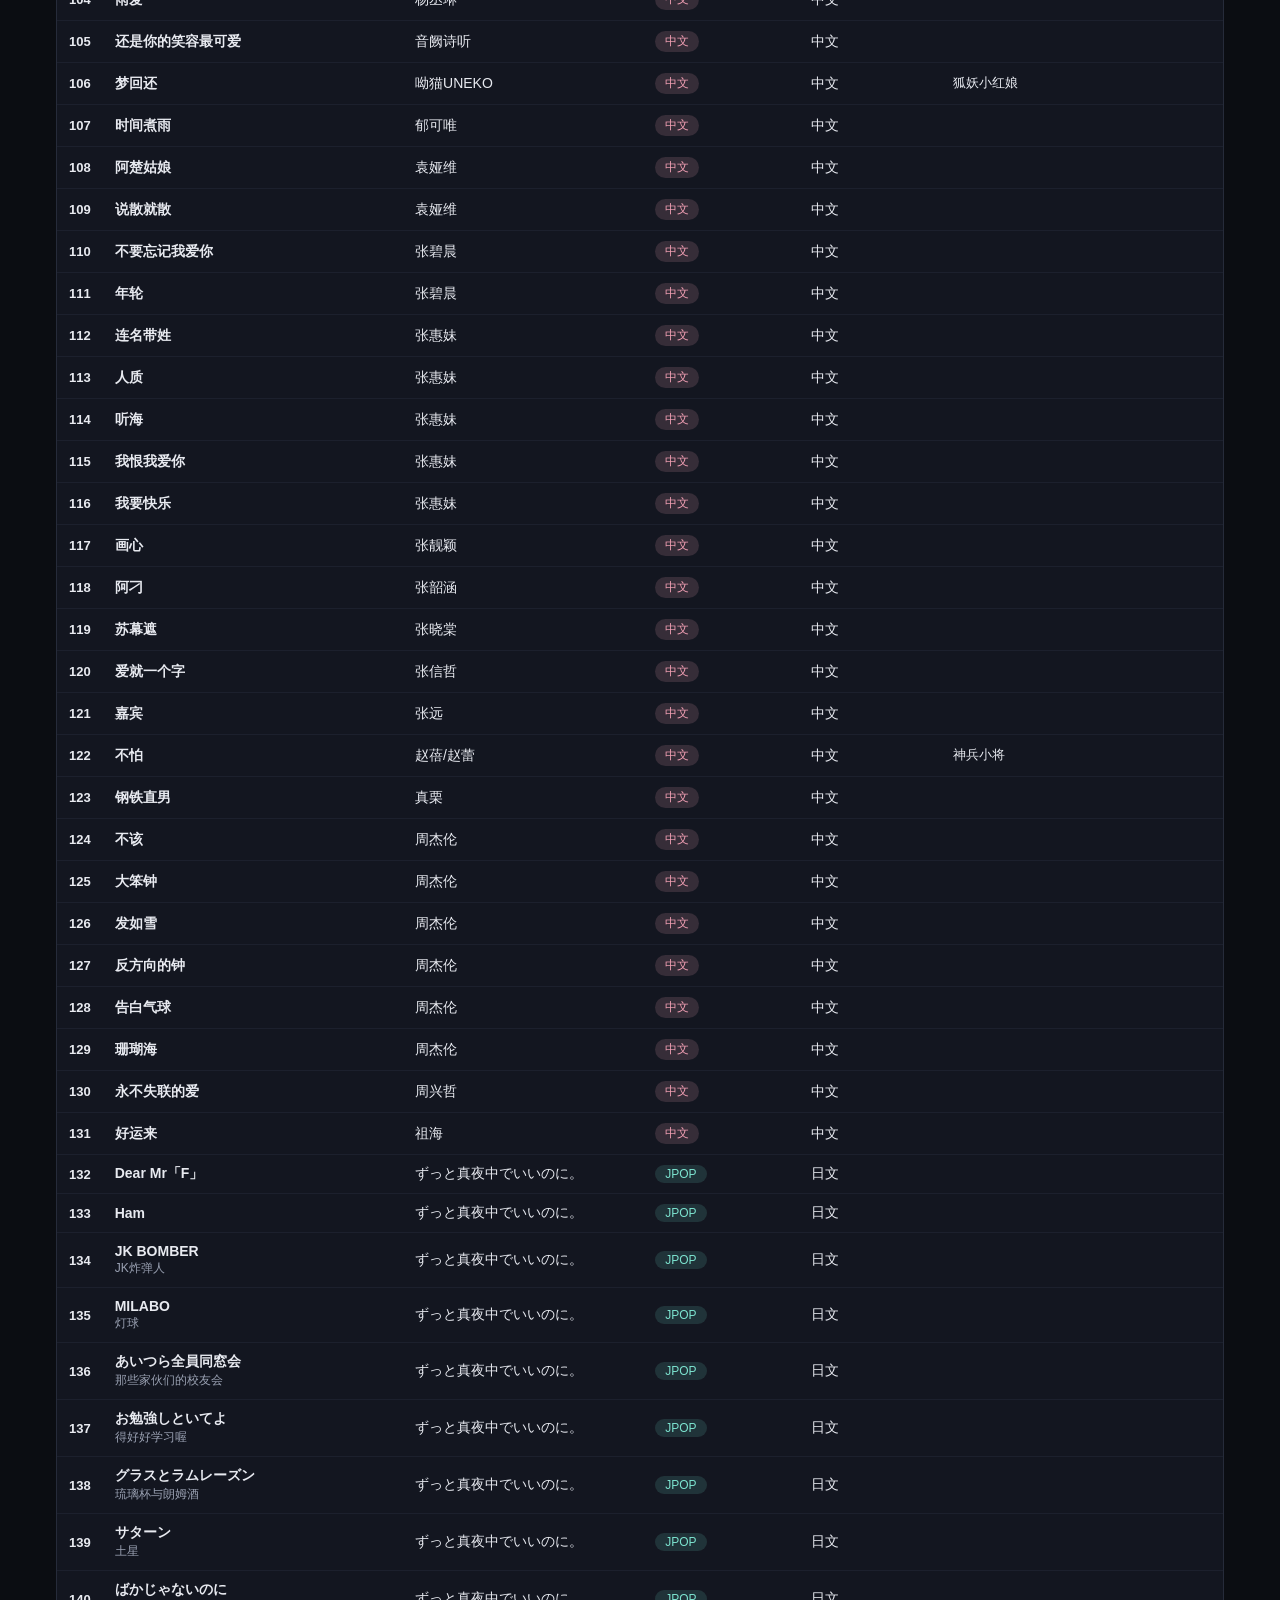
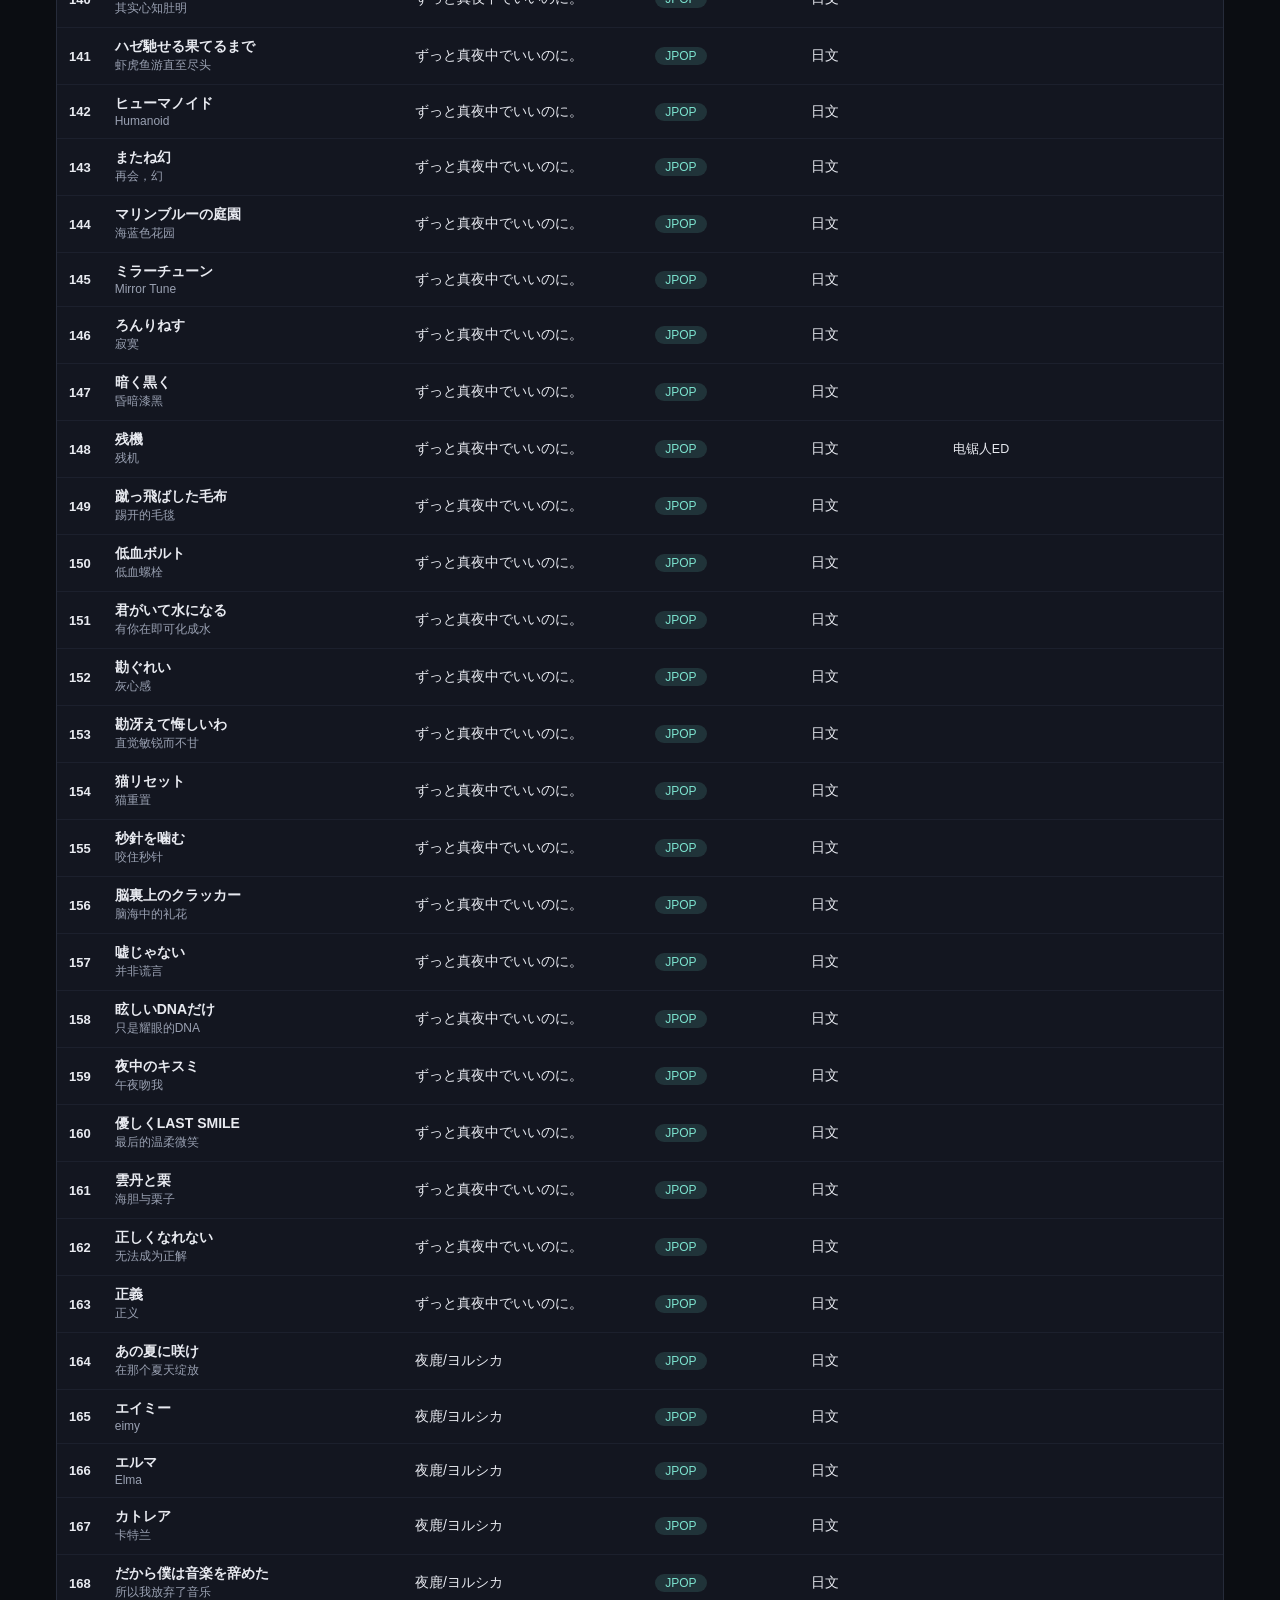
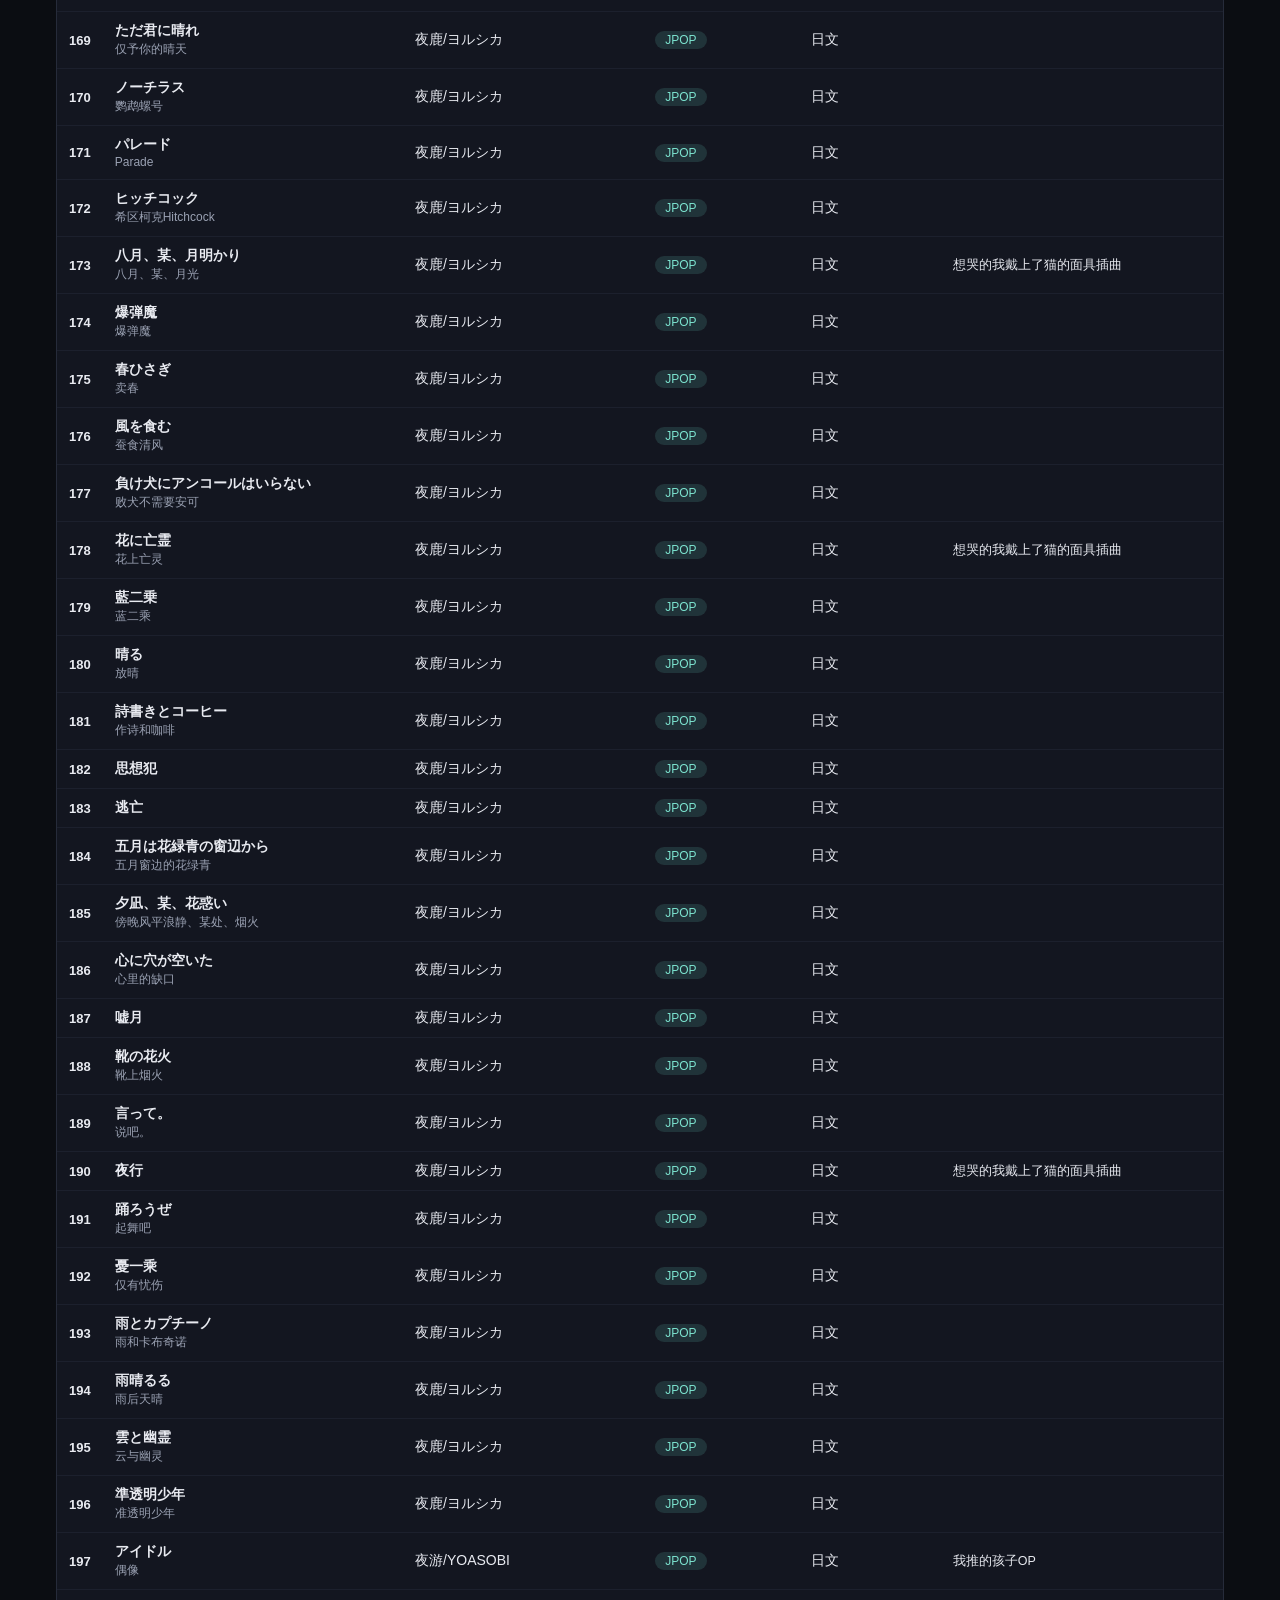
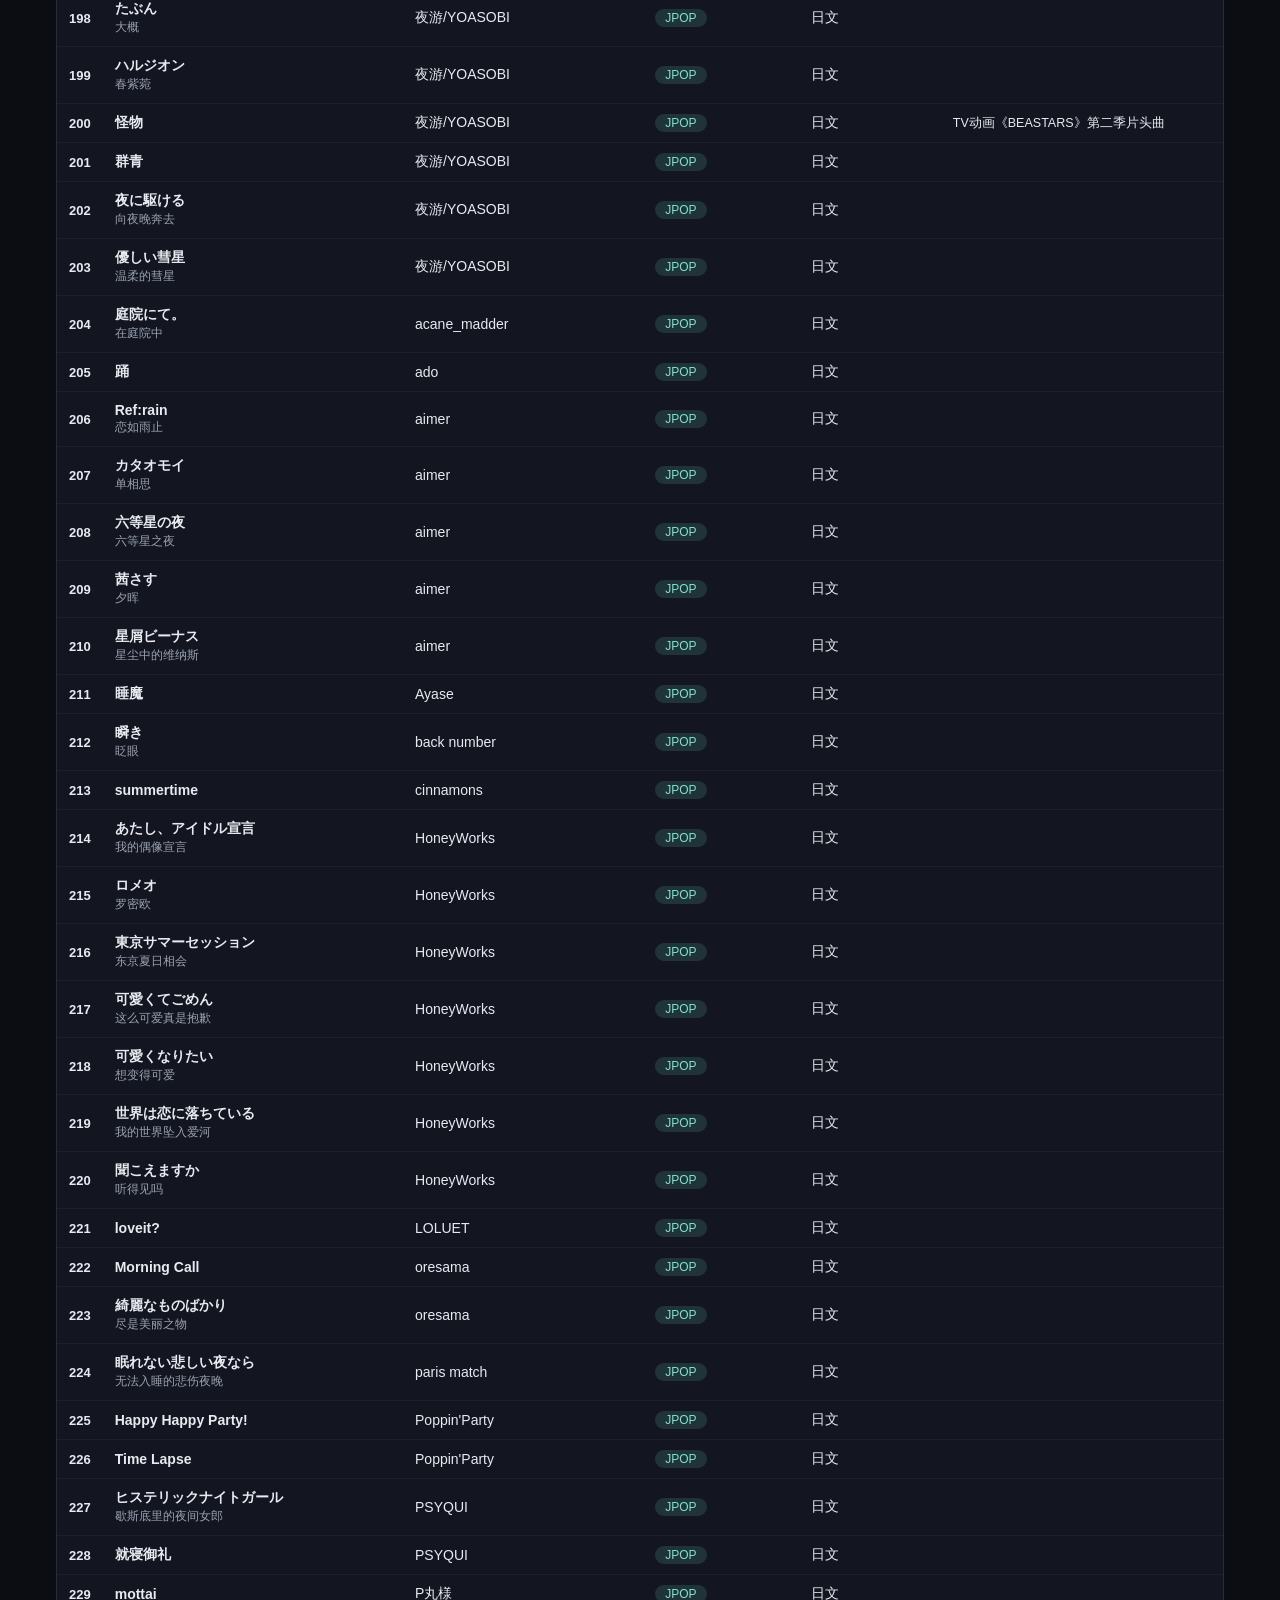
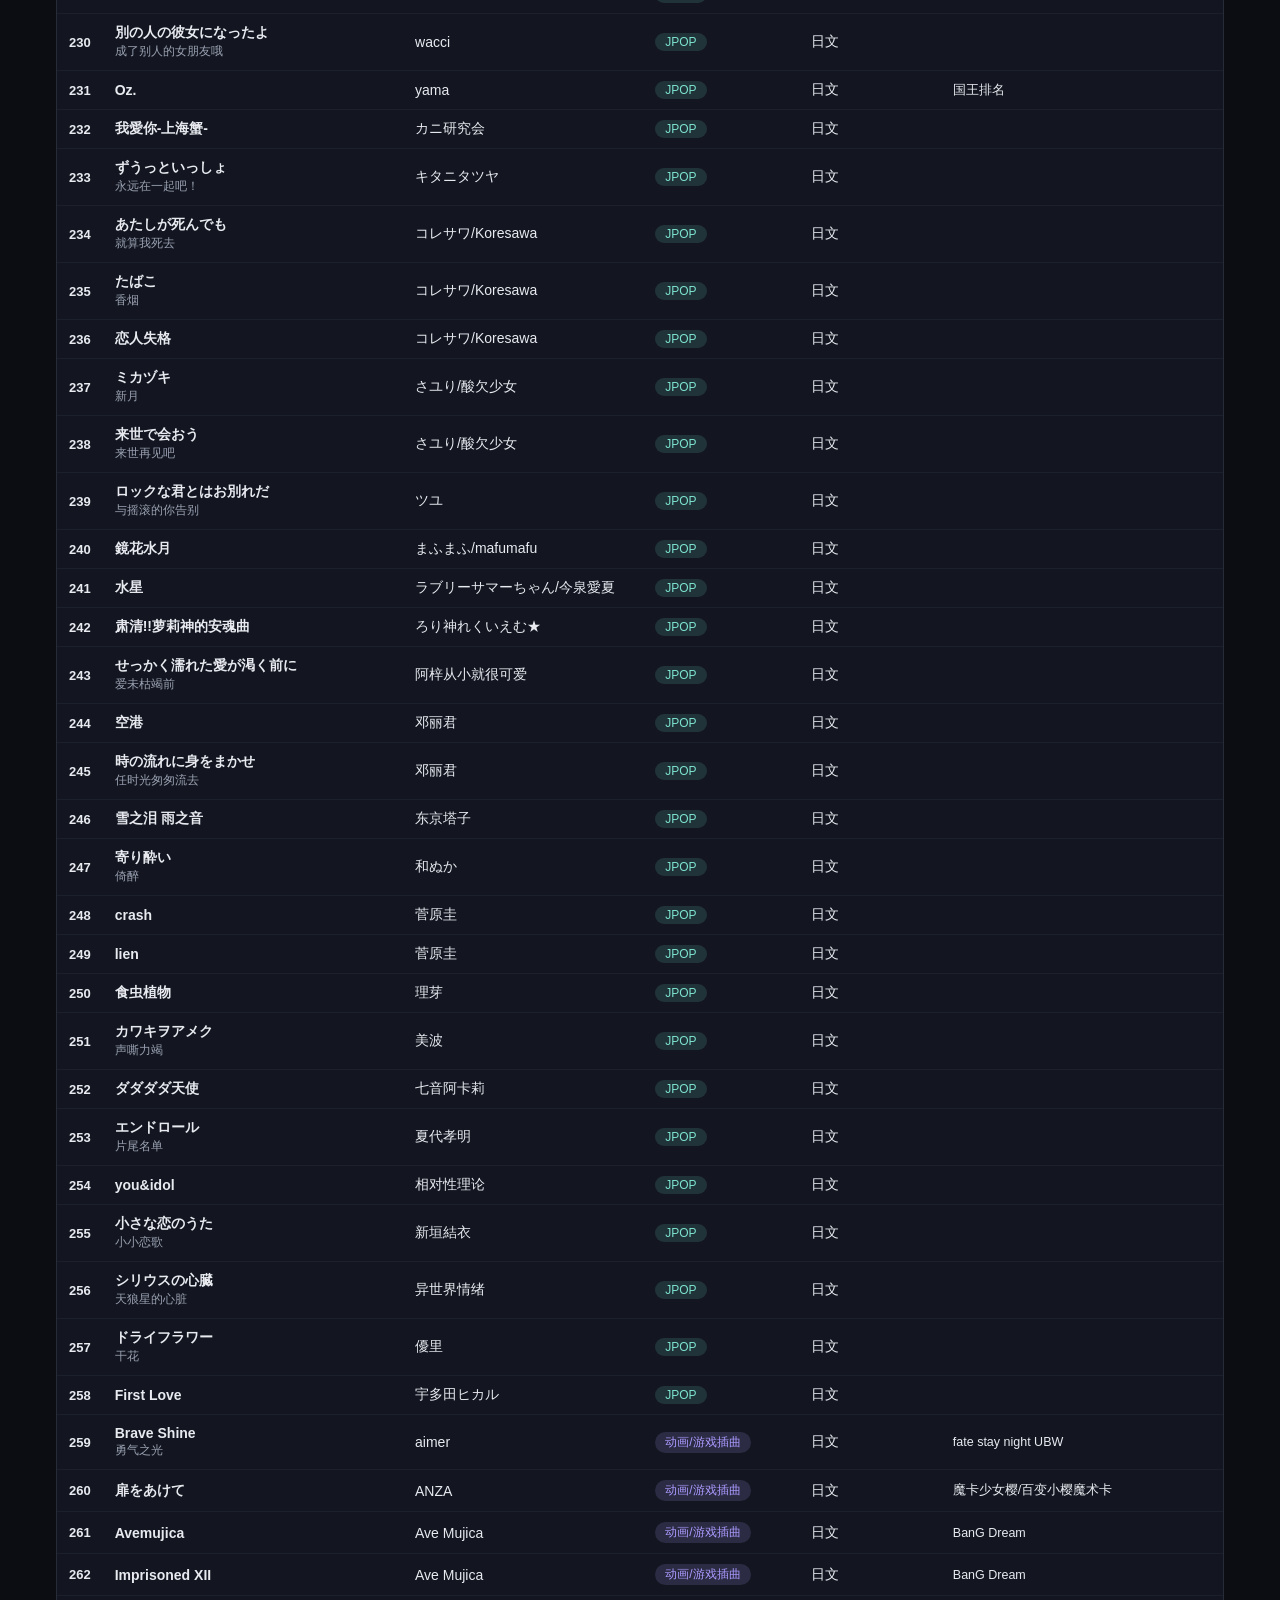
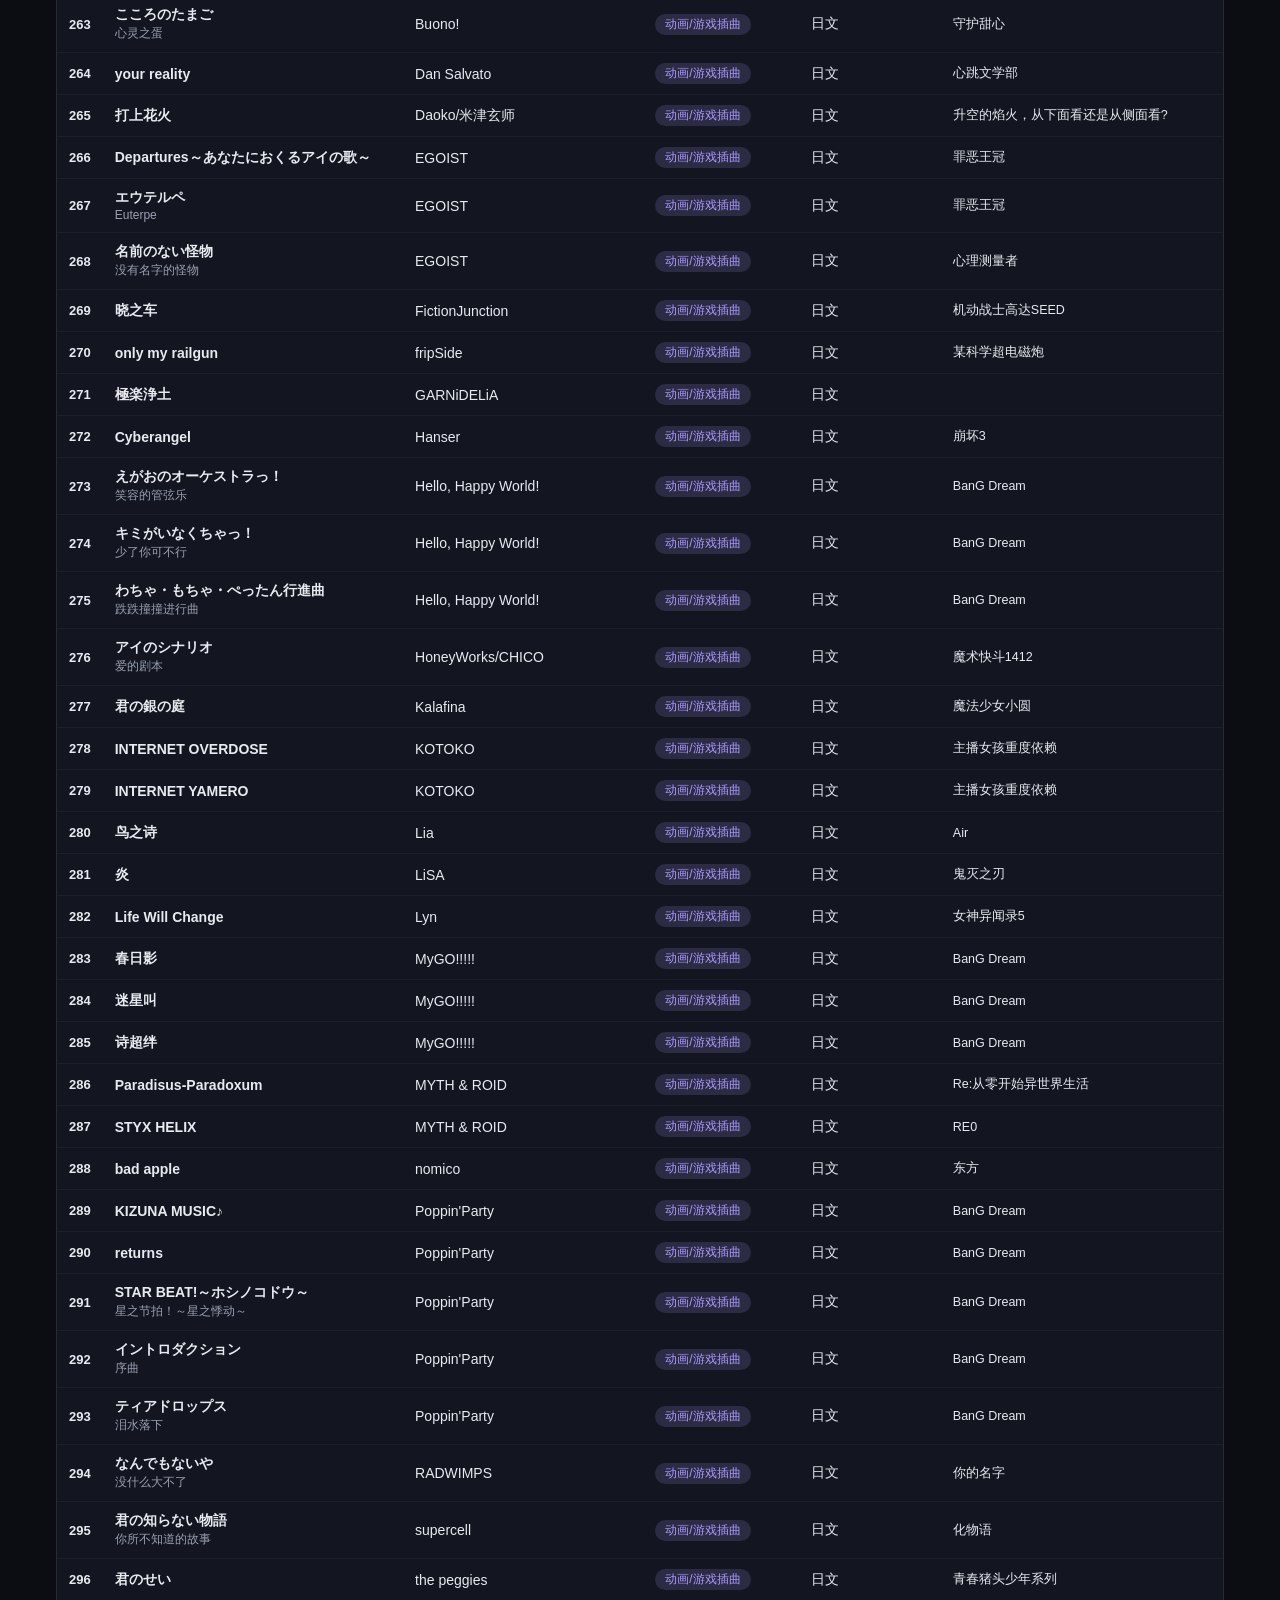
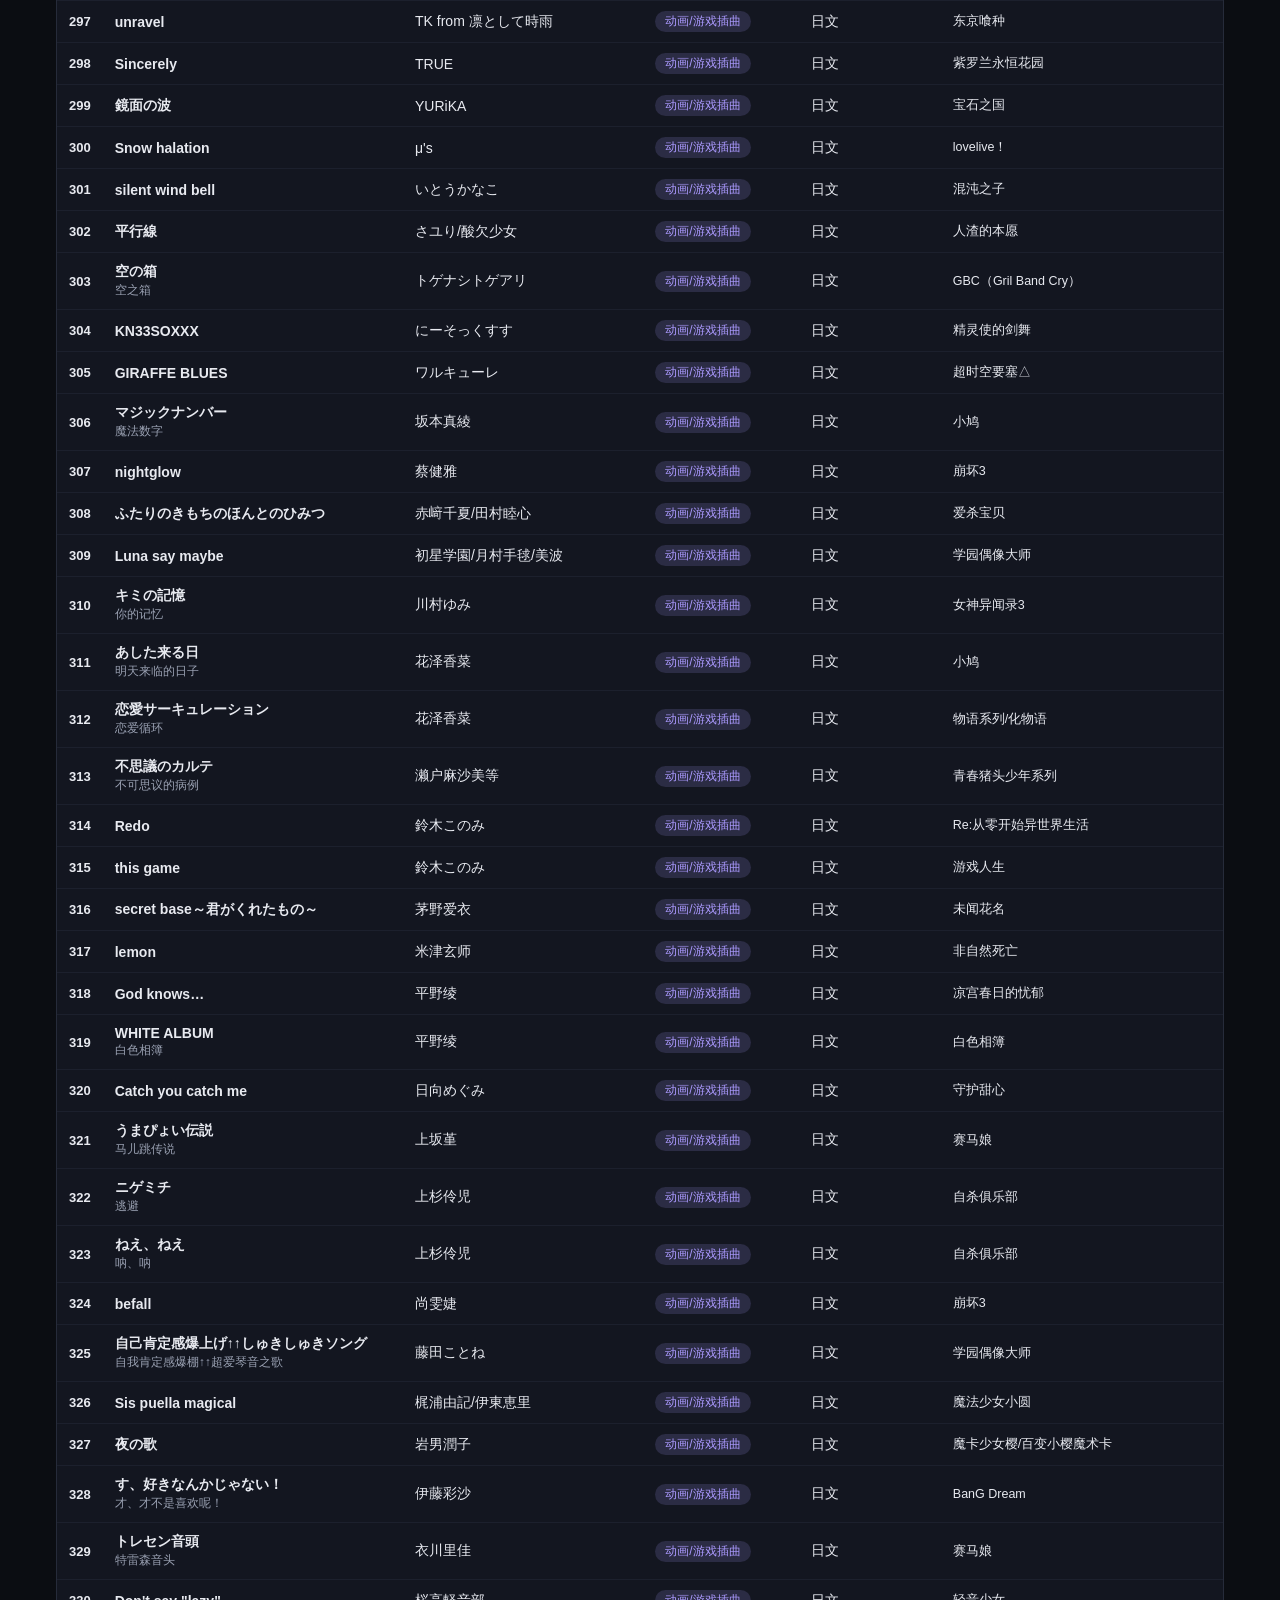
==== commit 913451c0: "Add files via upload" ====
--- a/index.html
+++ b/index.html
@@ -91,6 +91,9 @@
     <p class="empty-tip" id="emptyTip" hidden>没有找到匹配的歌曲 🎶</p>
   </div>
 
+  <!-- 回到顶部悬浮按钮（移动端，CSS 中控制仅小屏显示） -->
+  <button id="backTop" class="back-top" type="button" aria-label="回到顶部">↑</button>
+
   <!-- 复制成功提示 -->
   <div class="toast" id="toast" role="status"></div>
 
--- a/style.css
+++ b/style.css
@@ -44,6 +44,9 @@
 }
 .toast.show { opacity: 1; transform: translateX(-50%) translateY(0); }
 
+/* 回到顶部悬浮按钮：仅移动端显示（样式见 ≤480px 媒体查询） */
+.back-top { display: none; }
+
 /* ========== 背景图位置自适应（星空等图片背景） ========== */
 /* 桌面端：居中铺满 */
 .bg-image {
@@ -391,12 +394,49 @@
 
 /* ========== 移动端适配 ========== */
 @media (max-width: 480px) {
-  .header h1 { font-size: 21px; }
-  .avatar { width: 88px; height: 88px; }
-  .filter-bar { gap: 8px; }
-  .filter-select { min-width: 100%; }
-  .filter-select { padding: 2px 4px 2px 10px; }
-  .container { padding: 24px 10px 40px; }
+  .container { padding: 18px 10px 40px; }
+
+  /* 头部：头像居左、标题居右的横向紧凑布局 */
+  .header {
+    display: grid;
+    grid-template-columns: auto 1fr;
+    grid-template-rows: auto auto;
+    column-gap: 12px;
+    row-gap: 2px;
+    align-items: center;
+    text-align: left;
+    margin-bottom: 14px;
+  }
+  .avatar {
+    grid-row: 1 / span 2;
+    width: 56px;
+    height: 56px;
+    margin-bottom: 0;
+    border-width: 2px;
+    box-shadow: 0 0 0 4px rgba(124, 227, 207, 0.08), 0 4px 16px rgba(0, 0, 0, 0.5);
+  }
+  .header h1 { grid-column: 2; font-size: 19px; margin-bottom: 0; }
+  .subtitle { grid-column: 2; font-size: 12px; }
+
+  /* 筛选栏：两列网格，压缩整体高度 */
+  .filter-bar {
+    display: grid;
+    grid-template-columns: 1fr 1fr;
+    gap: 6px;
+    margin-bottom: 8px;
+  }
+  .filter-select { min-width: 0; padding: 1px 3px 1px 9px; }
+  .fs-label { font-size: 12.5px; padding-right: 7px; }
+  .filter-select select { padding: 7px 2px; font-size: 12.5px; }
+
+  /* 搜索框与工具栏间距收紧 */
+  .search-box { margin-bottom: 8px; }
+  #searchInput { padding: 10px 12px 10px 36px; font-size: 13.5px; border-radius: 12px; }
+  .search-icon { left: 12px; font-size: 13px; }
+  .toolbar { margin-bottom: 10px; }
+
+  /* 复制提示：距底部 120px，避开手机浏览器底部工具栏/手势条 */
+  .toast { bottom: 120px; top: auto; }
   .table-wrap { border-radius: 12px; position: relative; }
 
   /* 工具栏：缩小按钮字号与内边距，三个按钮尽量排成一行 */
@@ -405,53 +445,84 @@
   .tool-btn { padding: 6px 10px; font-size: 12px; border-radius: 9px; white-space: nowrap; }
   .count-info { font-size: 11px; }
 
-  /* 移动端：仅搜索框吸顶。display:contents 让 .sticky-area 不生成盒子，
-     搜索框的吸顶容器升格为整个页面，滚到哪都能吸住 */
+  /* 移动端取消顶部固定：搜索框随页面滚动，不再吸顶（此前固定顶端
+     疑似影响底部提示显示，且长列表回顶部不便，由悬浮按钮补足） */
   .sticky-area { display: contents; }
-  .search-box {
-    position: sticky;
-    top: 0;
-    z-index: 60;
-    border-radius: 14px;
-  }
-  .search-box.stuck {
-    background: rgba(11, 13, 18, 0.88);
-    -webkit-backdrop-filter: blur(12px);
-    backdrop-filter: blur(12px);
-    box-shadow: 0 10px 24px rgba(0, 0, 0, 0.45);
-    border: 1px solid var(--border);
-  }
-
-  /* 表格紧凑化：不再横向滚动，隐藏次要列让所有列完整适配屏宽——
-     只有去掉横向滚动容器，表头 sticky 才能以页面为基准吸顶 */
-  .table-wrap { overflow-x: visible; -webkit-overflow-scrolling: auto; }
-  .song-table { min-width: 0; width: 100%; table-layout: fixed; font-size: 12.5px; }
+
+  /* 回到顶部悬浮按钮：半透明圆形 + 毛玻璃，滚动超过约一屏出现 */
+  .back-top {
+    display: flex;
+    align-items: center;
+    justify-content: center;
+    position: fixed;
+    right: 12px;
+    bottom: 26px;
+    width: 42px;
+    height: 42px;
+    padding: 0;
+    border-radius: 50%;
+    border: 1px solid rgba(124, 227, 207, 0.35);
+    background: rgba(21, 24, 35, 0.5);
+    -webkit-backdrop-filter: blur(8px);
+    backdrop-filter: blur(8px);
+    color: var(--primary);
+    font-size: 19px;
+    font-family: inherit;
+    line-height: 1;
+    cursor: pointer;
+    opacity: 0;
+    pointer-events: none;
+    transition: opacity 0.25s, transform 0.15s;
+    z-index: 70;
+  }
+  .back-top.show { opacity: 0.9; pointer-events: auto; }
+  .back-top:active { transform: scale(0.94); }
+
+  /* 表格：基础四列（# / 歌名 / 歌手 / 类型）正好铺满屏宽，
+     「付费礼物」列额外多出 ~70px，横向拖动才能看到 */
+  /* 不用 overflow-x:auto 横滚容器（它会让 thead 的 sticky 以容器为基准而
+     失效），改为 JS 手势平移表格本体。overflow 保持 visible，thead 即可
+     原生吸顶（由浏览器合成器处理，上下滚动零延迟、不再跳动）；
+     clip-path 裁掉向右多出的 70px，touch-action:pan-y 允许纵向原生滚动 */
+  .table-wrap {
+    overflow: visible;
+    touch-action: pan-y;
+    clip-path: inset(0 round 12px);
+  }
+  .song-table {
+    min-width: calc(100% + 120px);  /* 多出：付费礼物列 + 类型列加宽 + 序号列加宽 */
+    width: 100%;
+    table-layout: fixed;
+    font-size: 12.5px;
+    /* iOS Safari 下 border-collapse:collapse 会导致 th 的 sticky 失效 */
+    border-collapse: separate;
+    border-spacing: 0;
+    transform: translateX(var(--drag-x, 0px));
+  }
   .song-table thead th { padding: 8px; font-size: 12px; }
   .song-table td { padding: 7px 8px; overflow: hidden; }
+  /* separate 模式下行边框需落在 td 上 */
+  .song-table tbody td { border-bottom: 1px solid rgba(38, 43, 58, 0.55); }
+  .song-table tbody tr:last-child td { border-bottom: none; }
   .th-note, .td-note, .th-lang, .td-lang, .th-link, .td-link { display: none; }
-  /* 固定列宽：# / 类型 / 付费礼物 定宽，歌名占剩余空间 */
-  .song-table th:nth-child(1) { width: 26px; }
-  .song-table th:nth-child(4) { width: 76px; }
+  /* 固定列宽：# / 类型 / 付费礼物 定宽，歌名占剩余空间。
+     序号 42px 完整容纳三位数（fixed 布局列宽含 padding）；
+     类型 122px 完整放下最长标签「动画/游戏插曲」「VOCALOID/ボカロ」，
+     放不下整屏的部分靠横拖查看 */
+  .song-table th:nth-child(1) { width: 42px; }
+  .song-table th:nth-child(4) { width: 122px; }
   .song-table th:nth-child(6) { width: 66px; }
-  .song-table th:nth-child(3) { width: 27%; }
-
-  /* 表头随列表滚动吸顶：贴在吸顶搜索框正下方 */
-  .song-table thead th {
-    position: sticky;
-    top: var(--sticky-h);
-    z-index: 50;
-    background: #1a1e2c;
-  }
+  .song-table th:nth-child(3) { width: 25%; }
+
+  /* 移动端不再固定表头：随表格一起滚动（≤900px 规则已设 static） */
 
   /* 长歌名/长歌手名允许换行，避免撑破固定布局 */
   .td-title, .td-artist { overflow-wrap: anywhere; white-space: normal; }
   .td-title { min-width: 0; }
+  /* 移动端类型标签完整显示（列宽已足够），不用省略号；
+     放不下的部分由表格整体横拖查看 */
   .type-tag {
     display: inline-block;
-    max-width: 100%;
-    overflow: hidden;
-    text-overflow: ellipsis;
-    white-space: nowrap;
     vertical-align: middle;
     padding: 1px 6px;
     font-size: 10.5px;
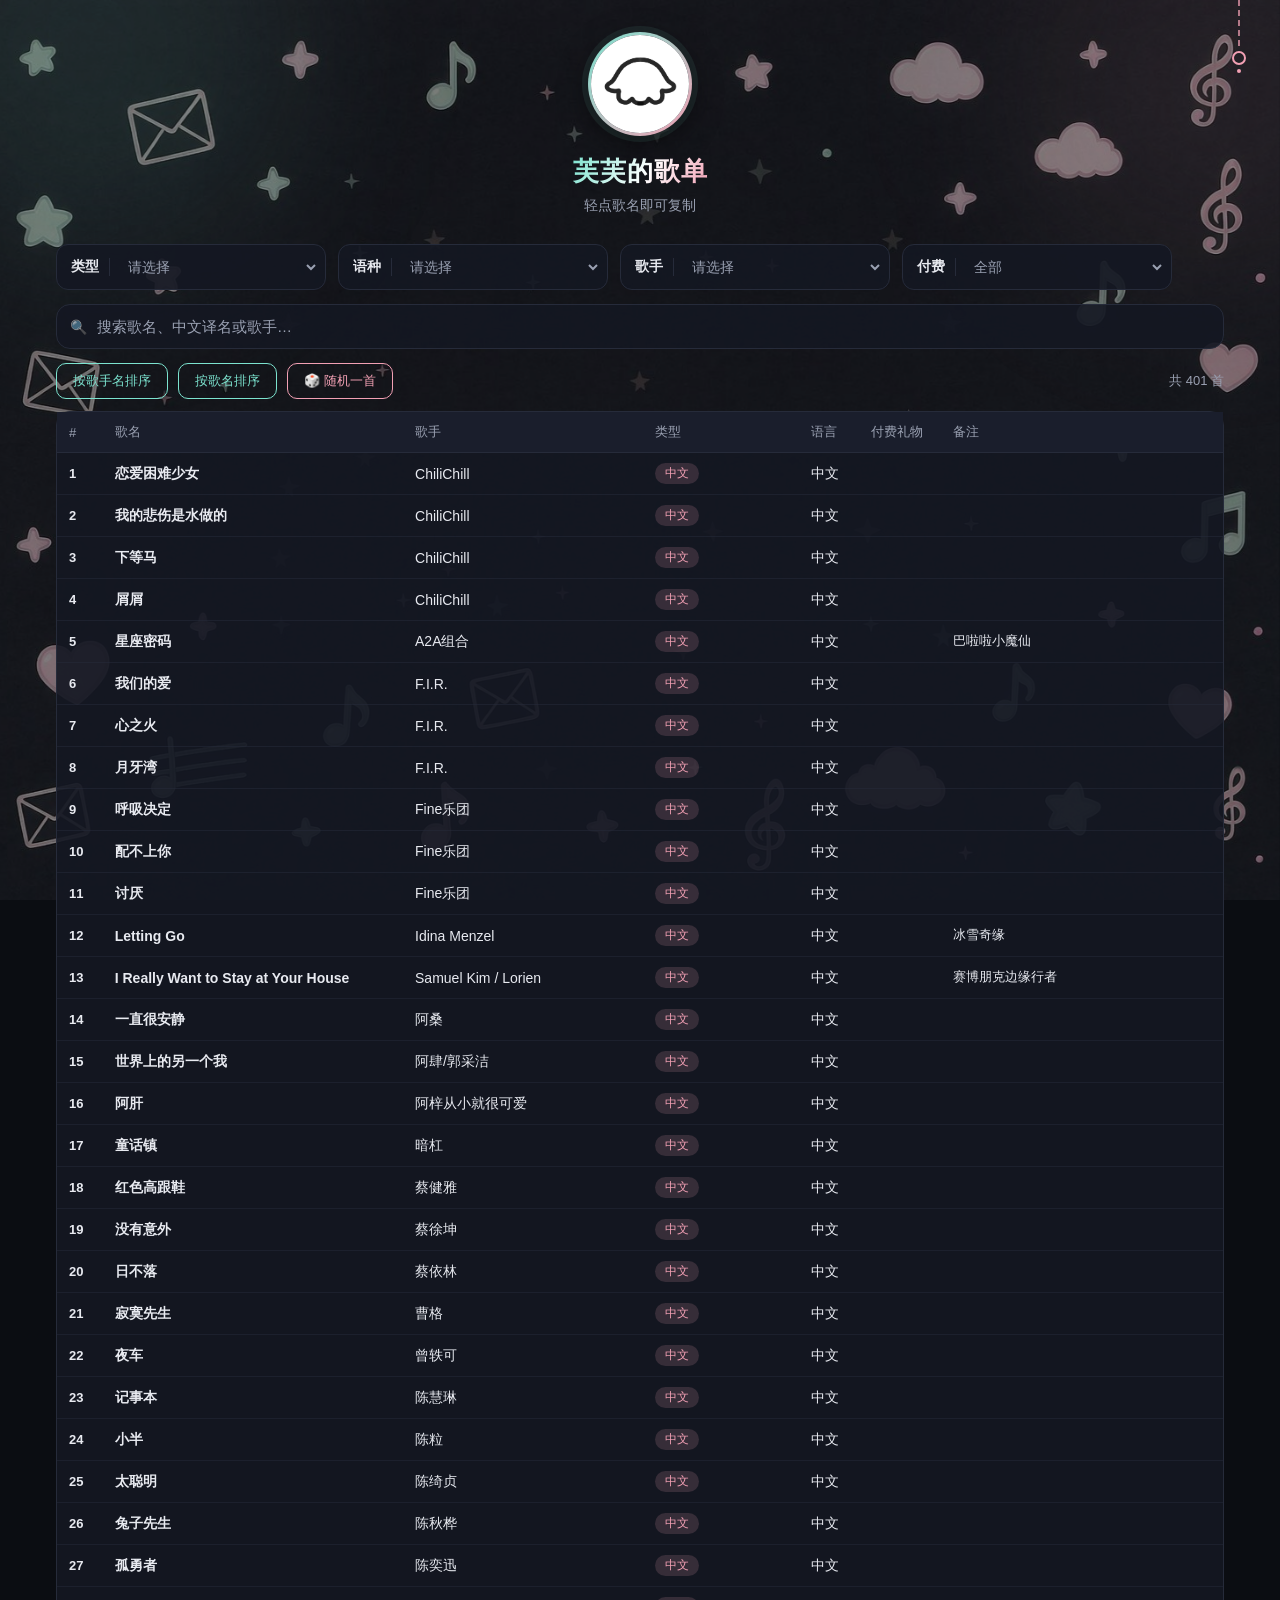
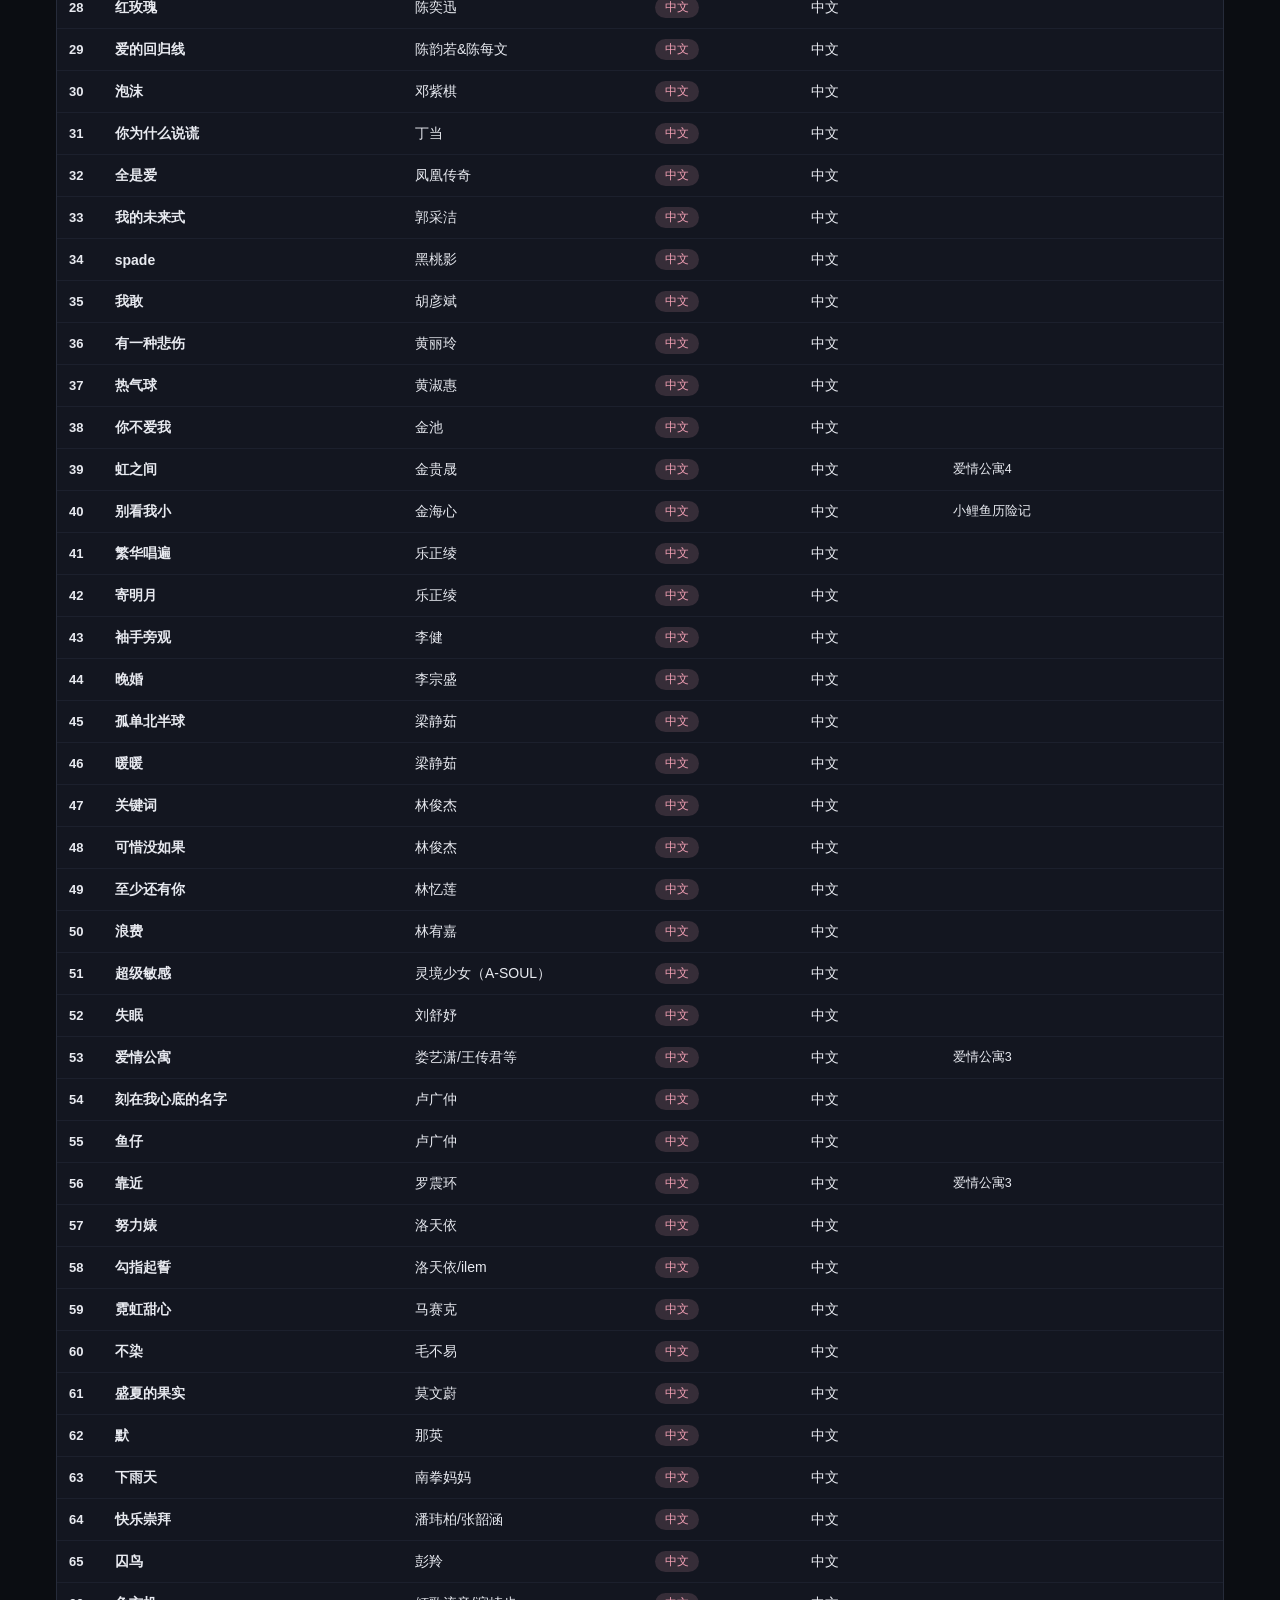
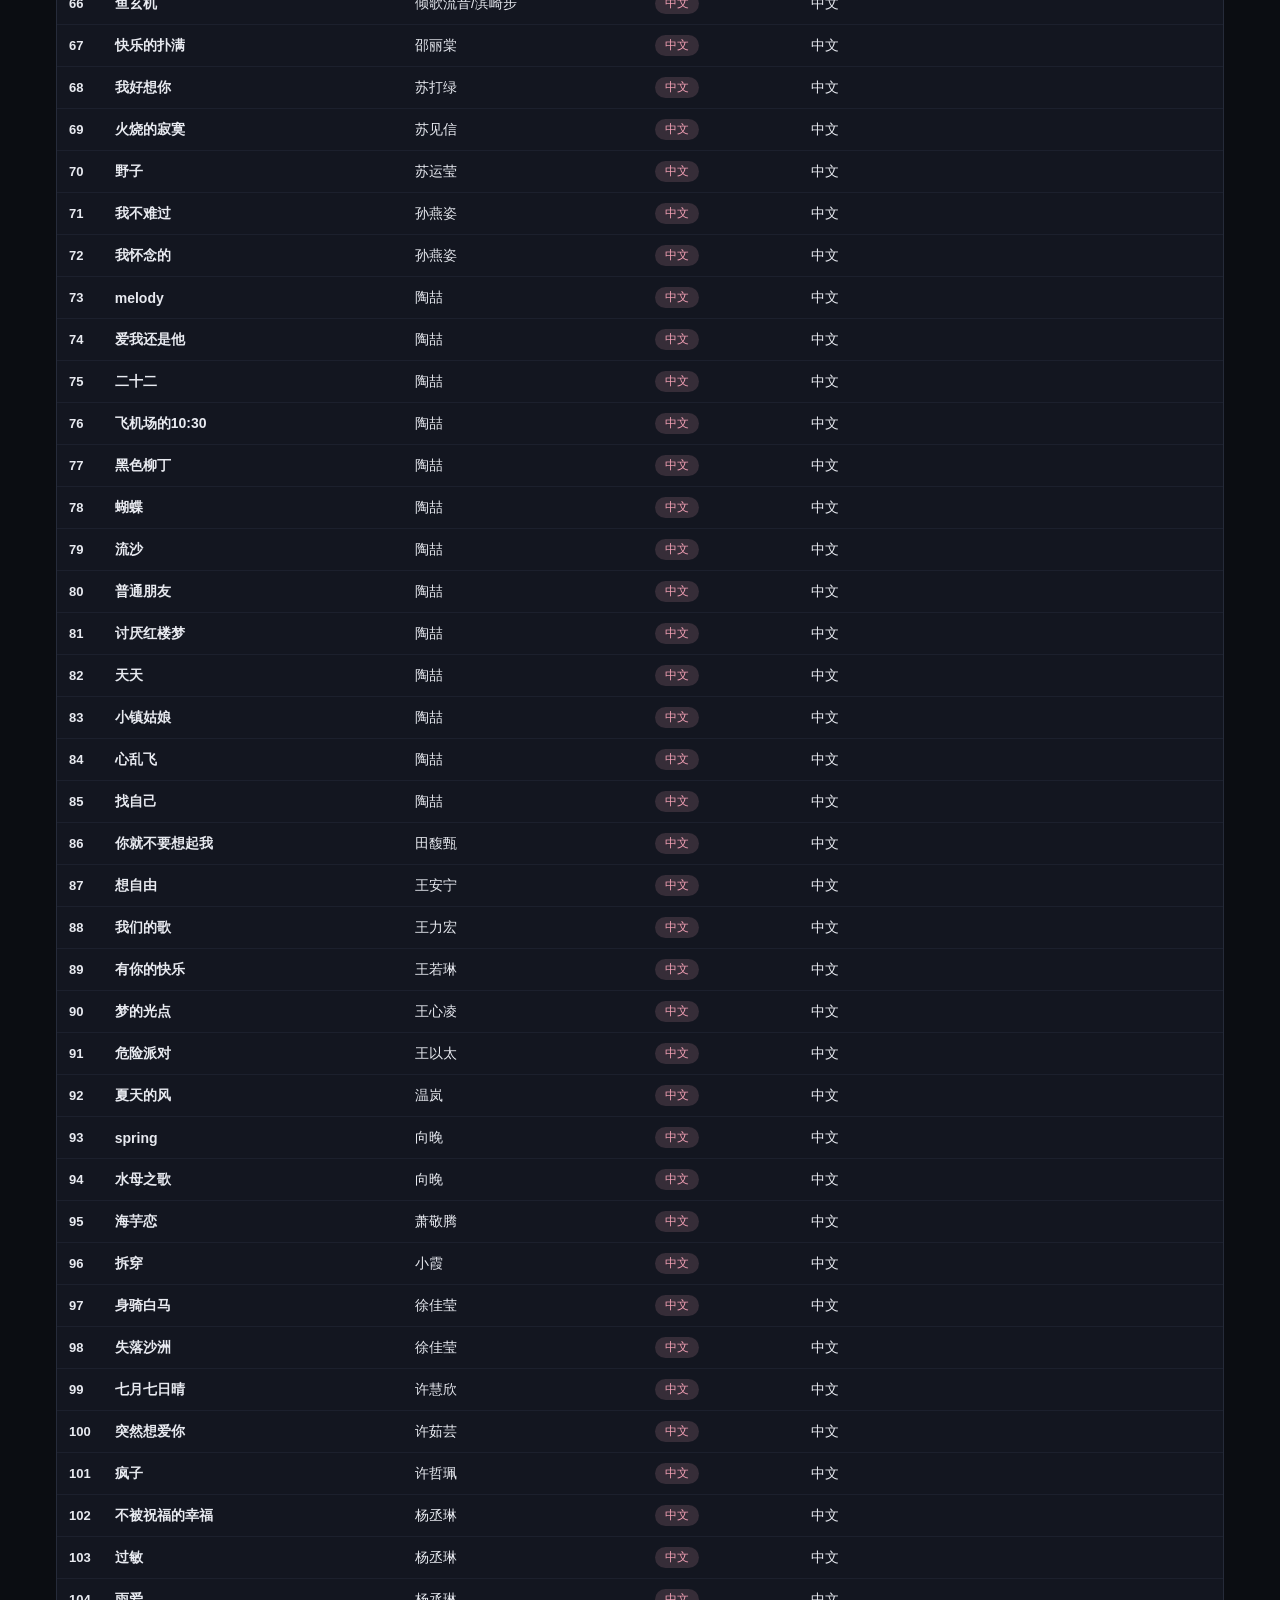
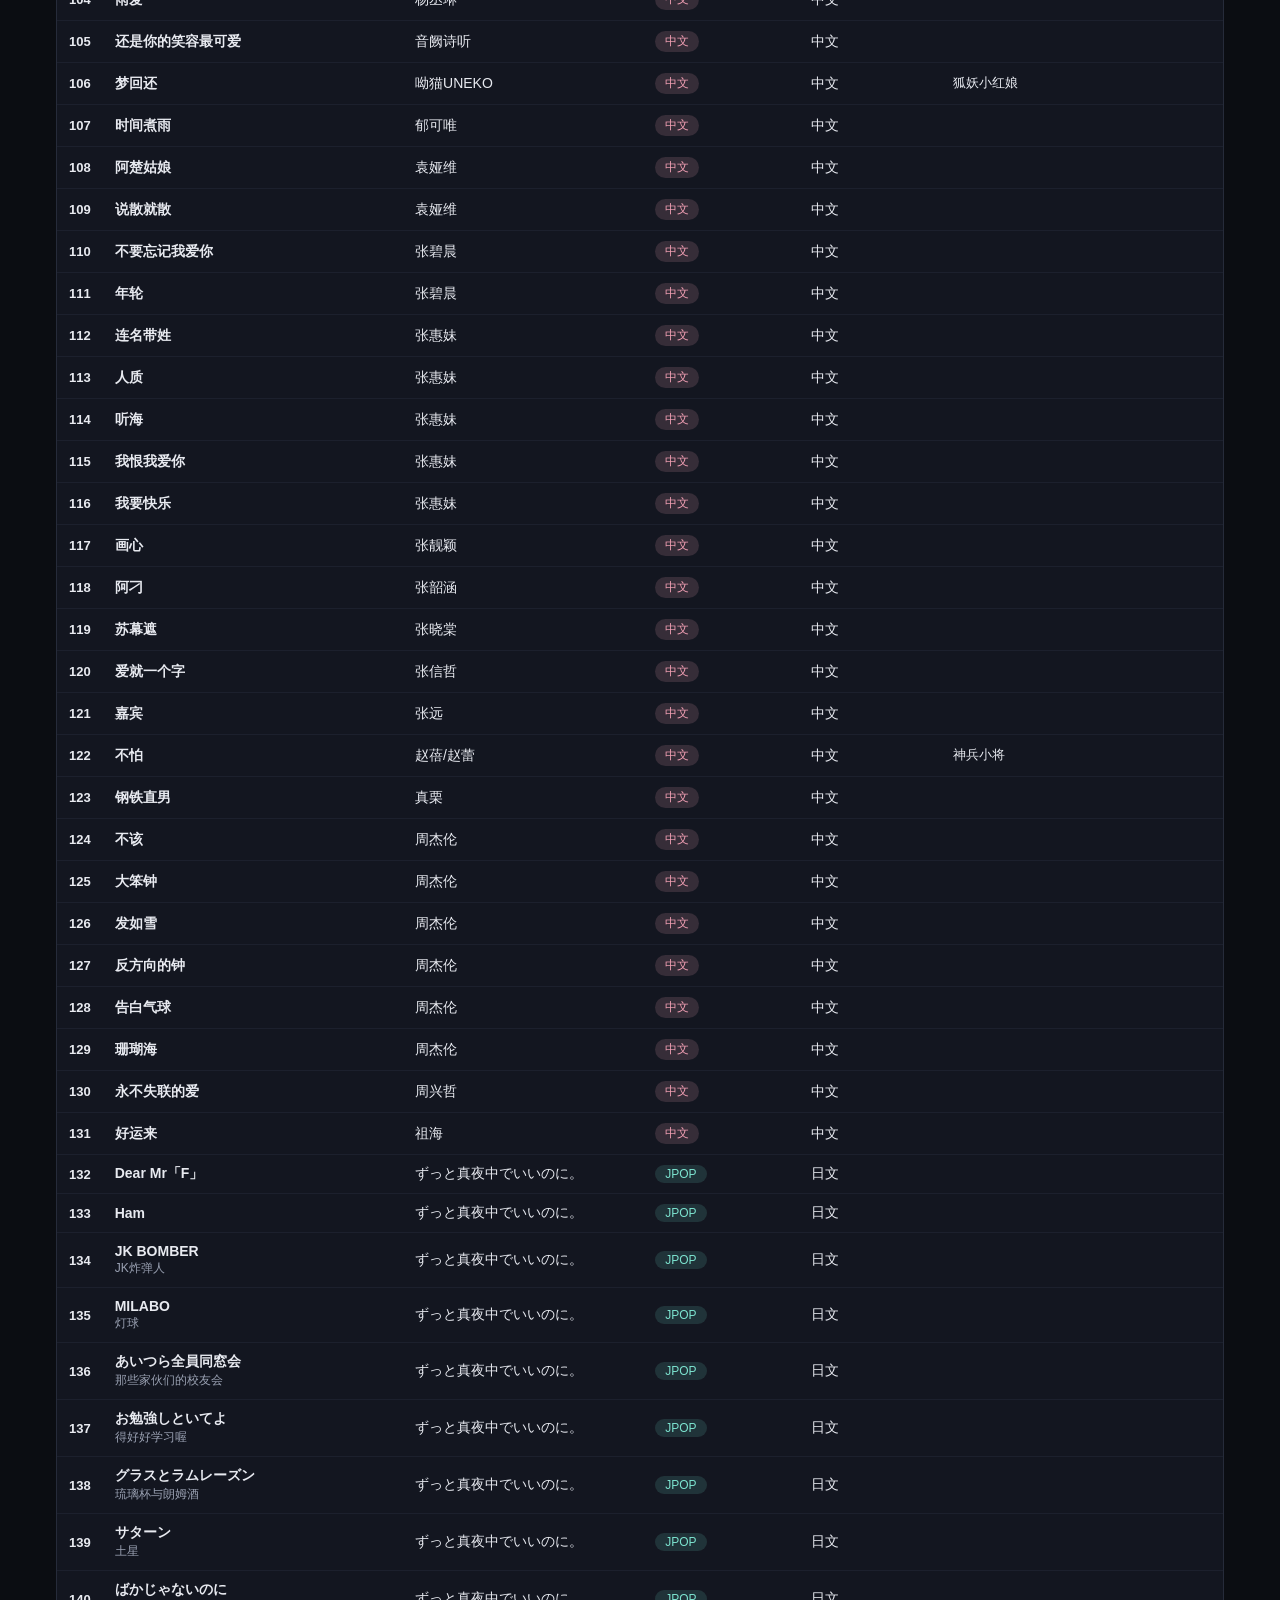
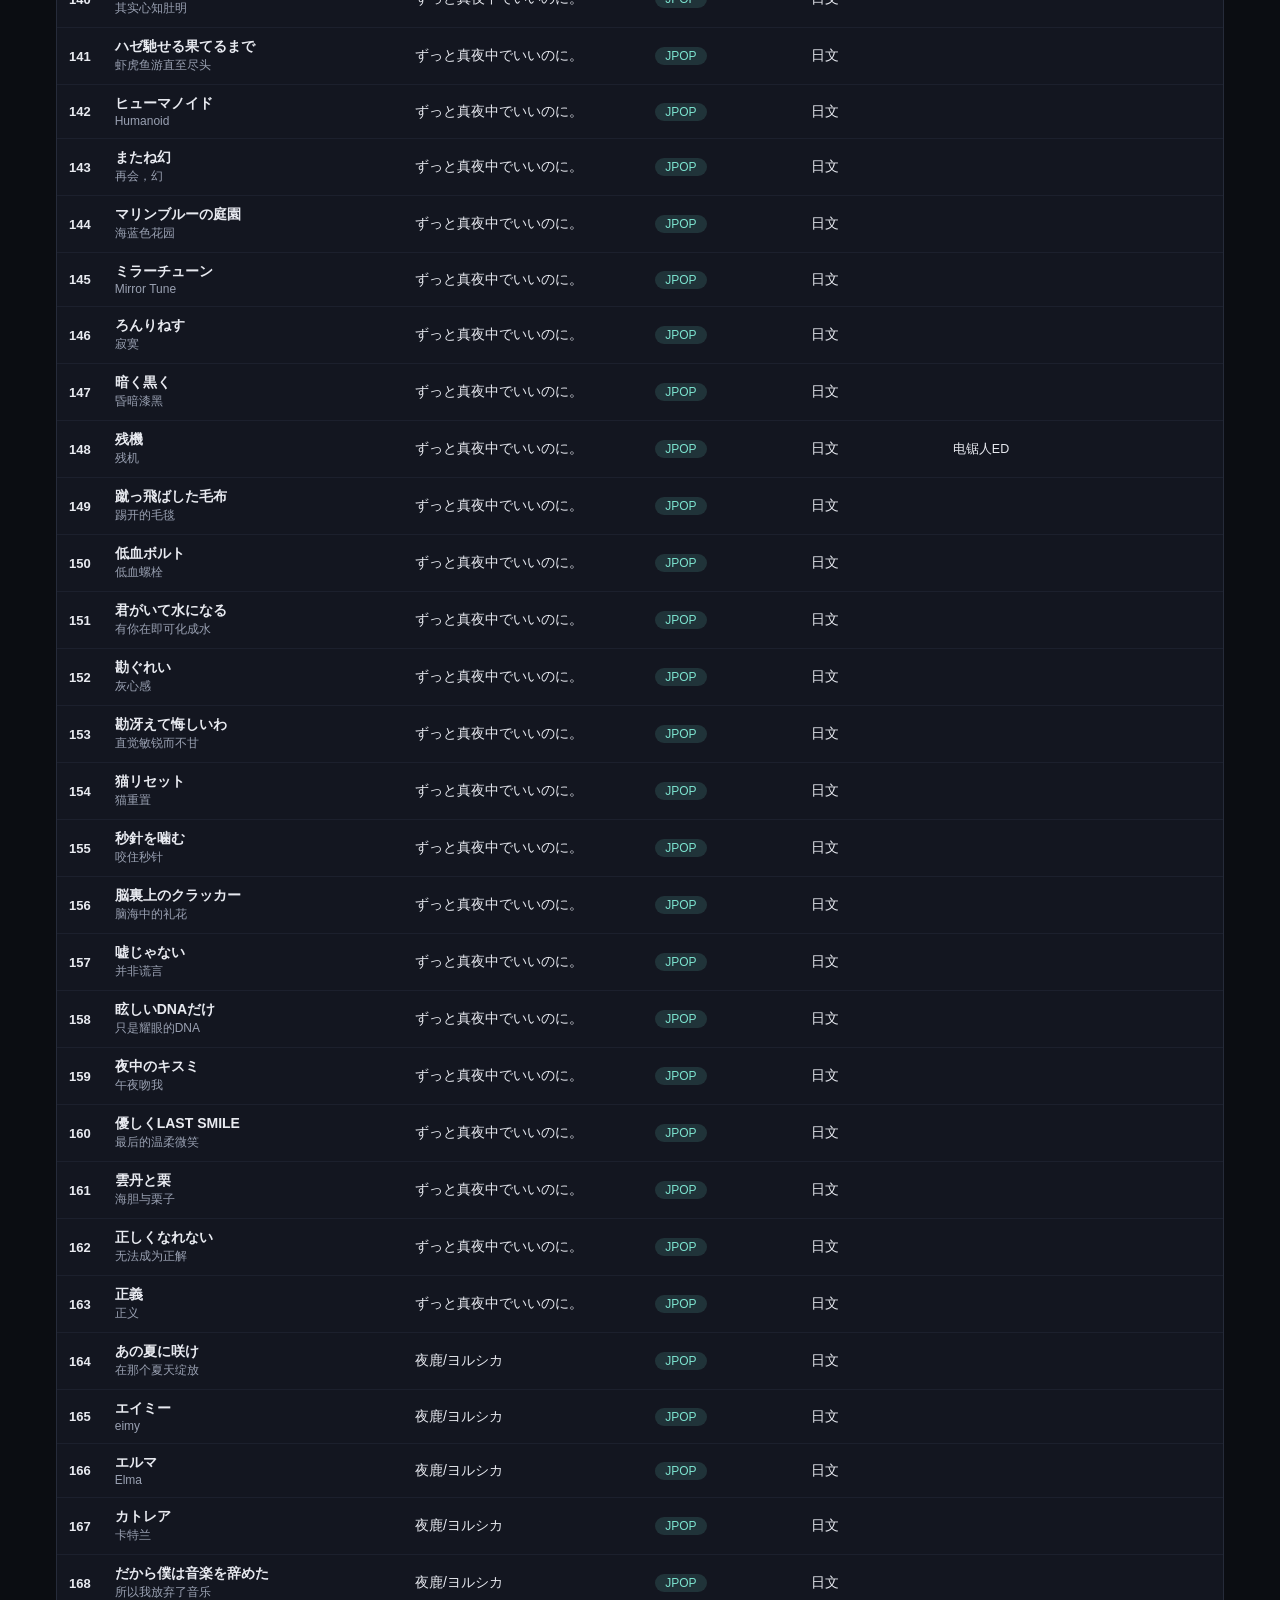
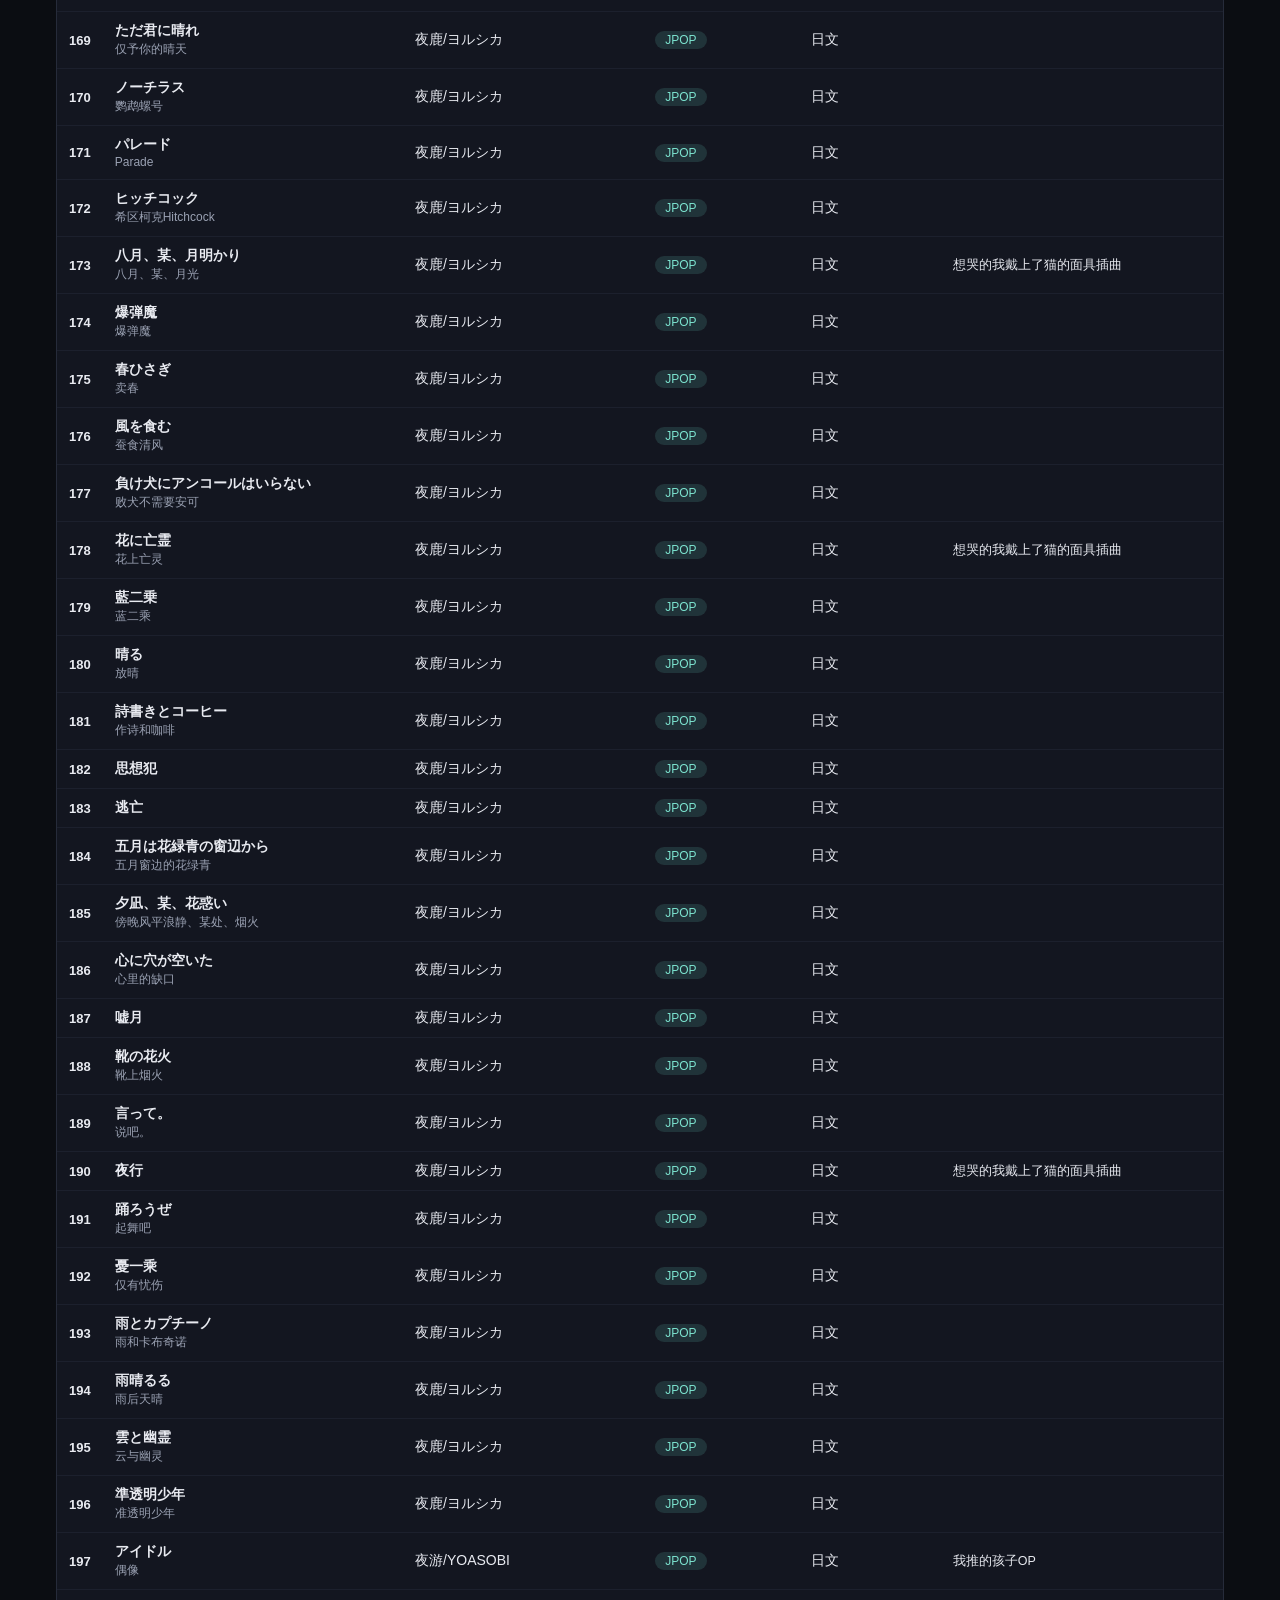
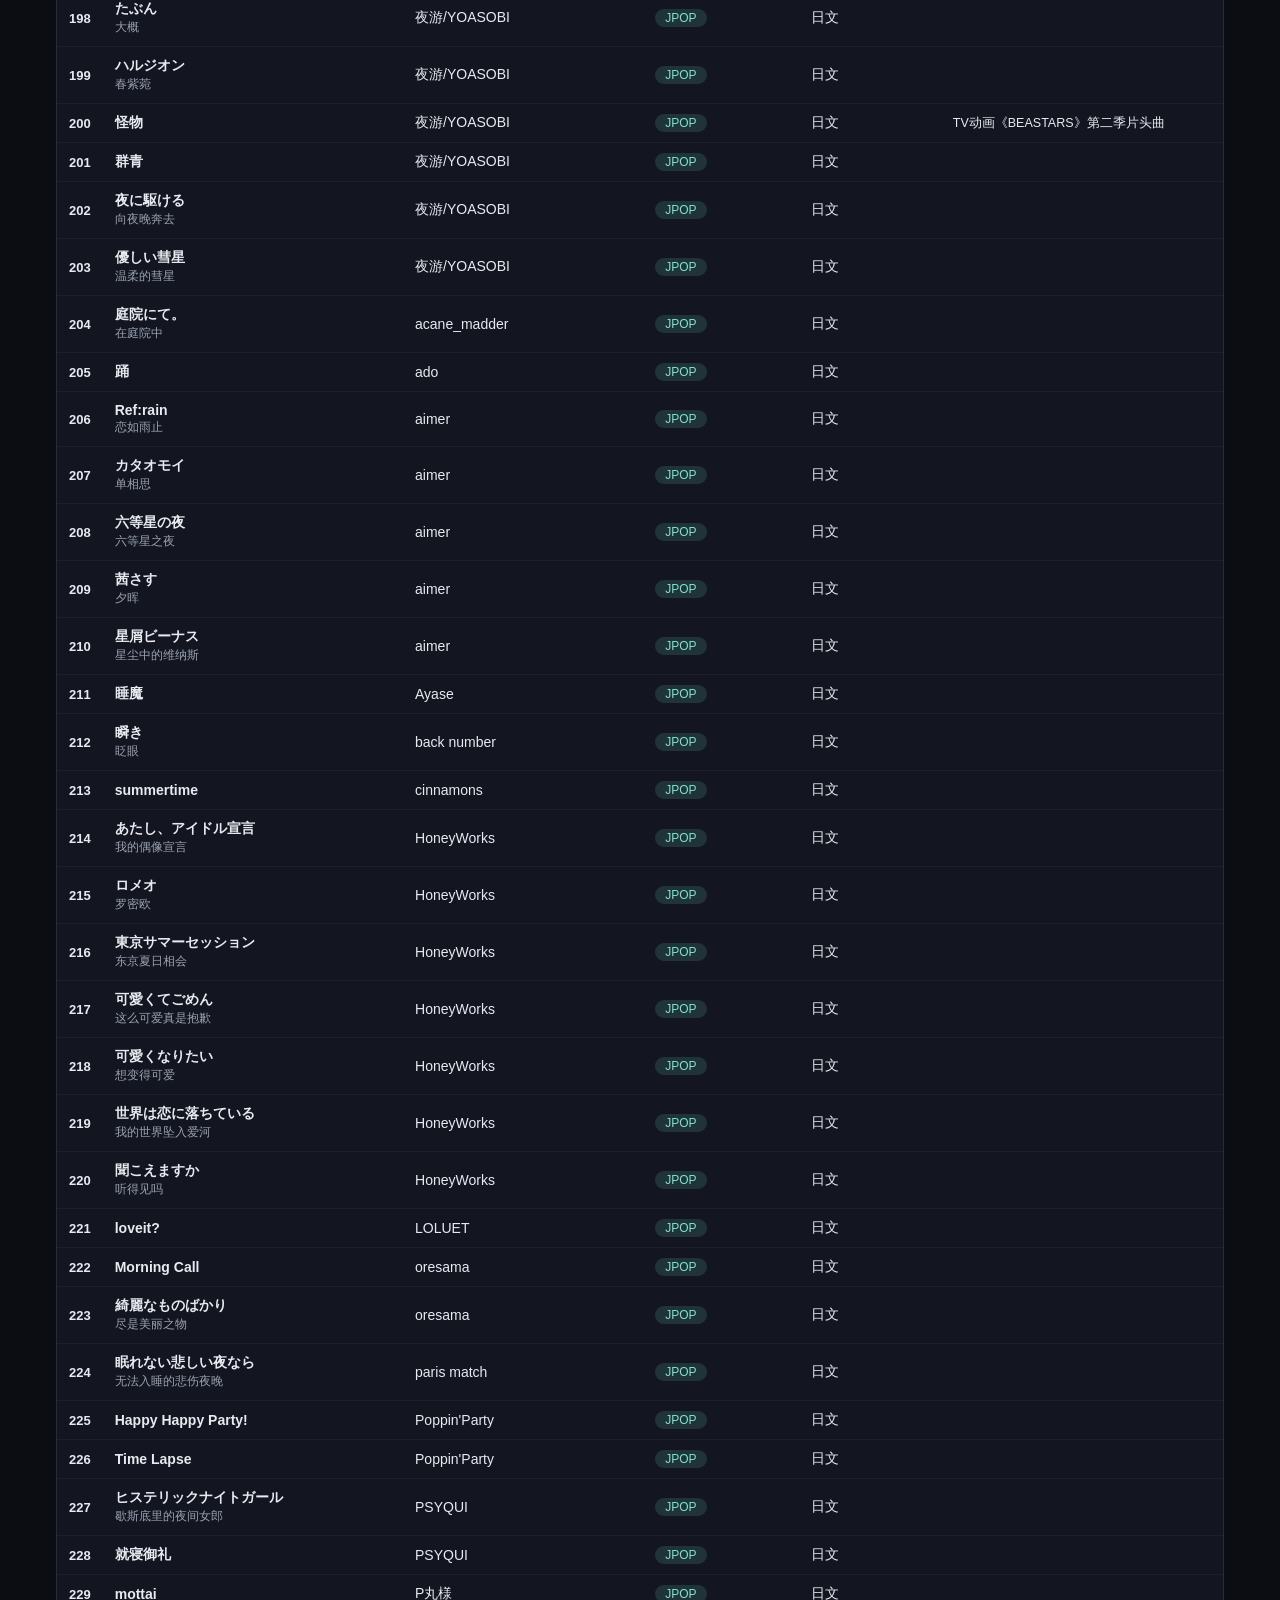
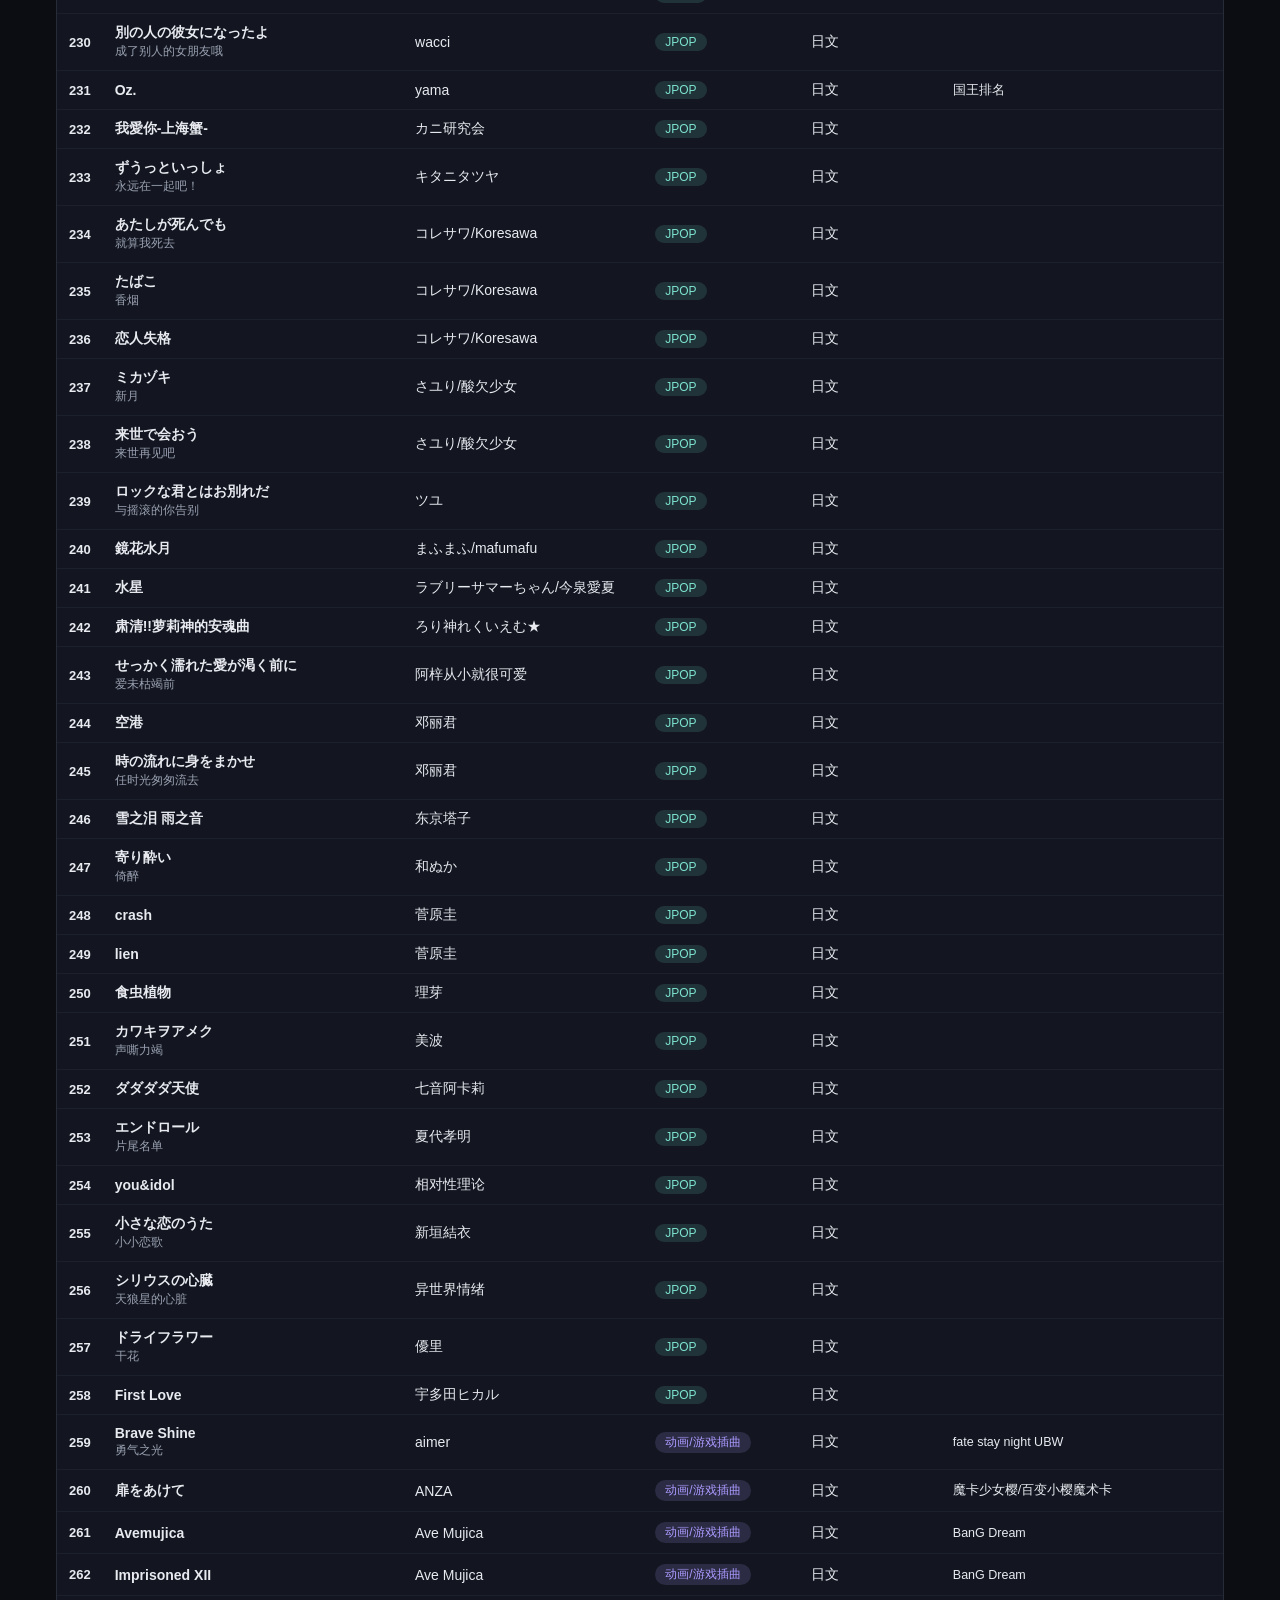
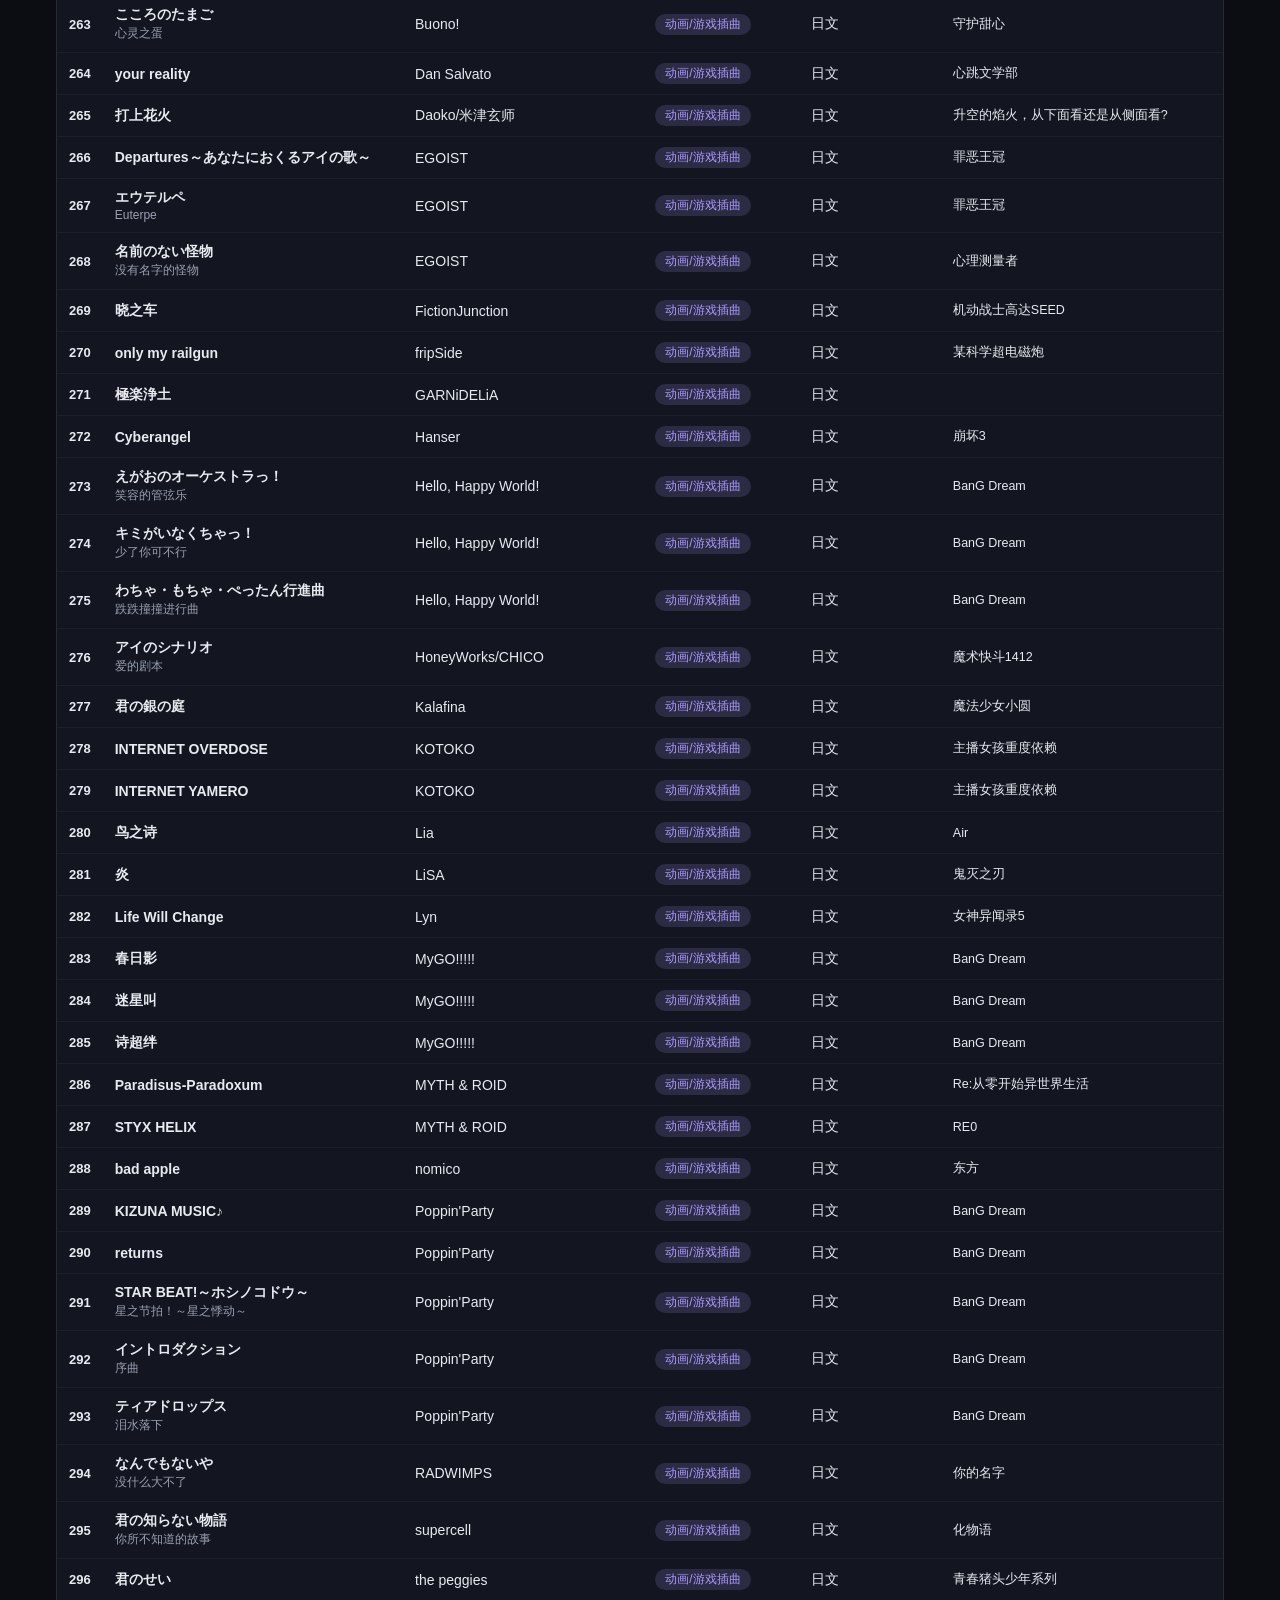
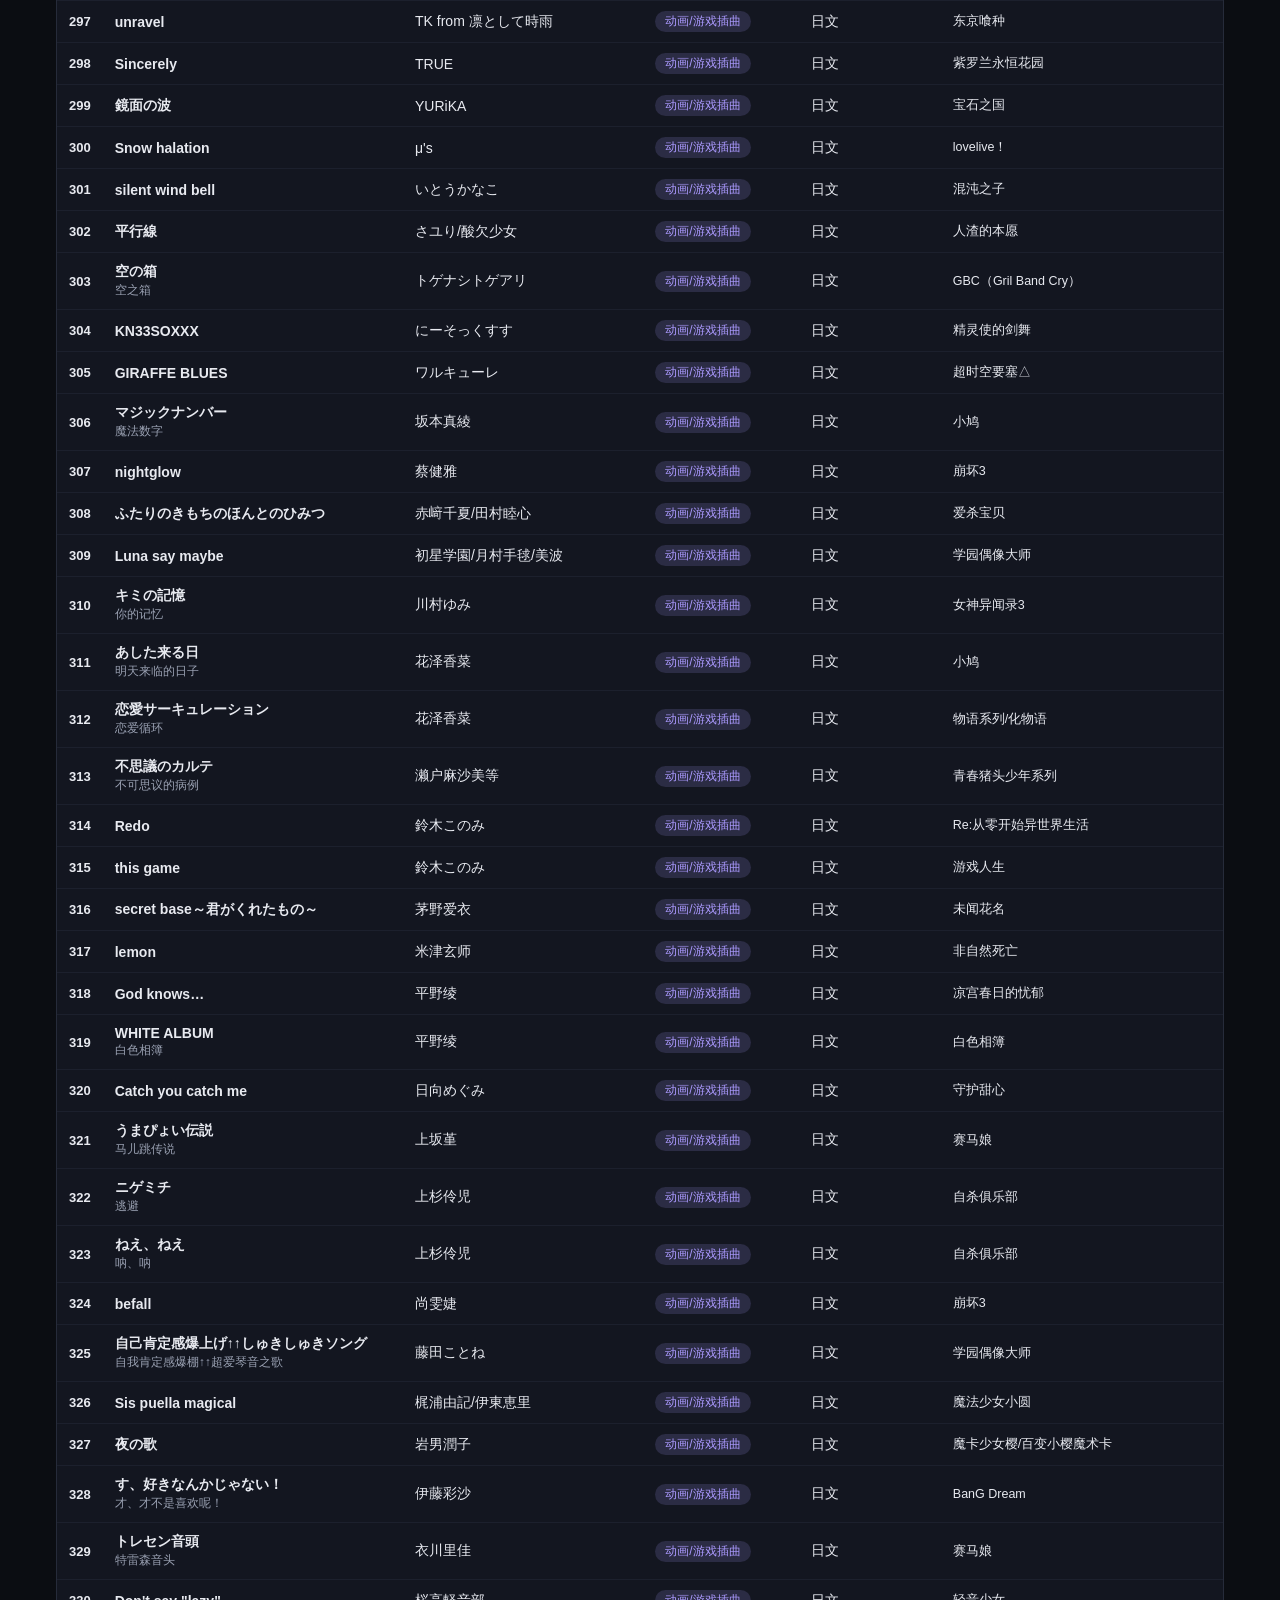
==== commit 9ec84df6: "Add files via upload" ====
--- a/index.html
+++ b/index.html
@@ -6,6 +6,8 @@
   <title>芙芙的歌单</title>
   <link rel="icon" href="favicon.ico?v=4" type="image/x-icon">
   <link rel="stylesheet" href="style.css">
+  <script>/* 主题预设：进页面立刻应用上次选择的模式，避免闪一下深色 */
+    try{if(localStorage.getItem("theme")==="light")document.documentElement.classList.add("light")}catch(e){}</script>
 </head>
 <body>
   <!-- 背景图片层（由 app.js 依据 site.json 控制） -->
@@ -91,8 +93,20 @@
     <p class="empty-tip" id="emptyTip" hidden>没有找到匹配的歌曲 🎶</p>
   </div>
 
-  <!-- 回到顶部悬浮按钮（移动端，CSS 中控制仅小屏显示） -->
-  <button id="backTop" class="back-top" type="button" aria-label="回到顶部">↑</button>
+  <!-- 主题开关：拉绳灯开关造型（绳+环+坠点，点击切换深浅色） -->
+  <button id="themeToggle" class="theme-toggle" type="button" aria-label="切换深浅色模式">
+    <span class="tt-cord" aria-hidden="true"></span>
+    <span class="tt-ring" aria-hidden="true"></span>
+    <span class="tt-bead" aria-hidden="true"></span>
+  </button>
+
+  <!-- 回到顶部悬浮按钮：滚动后出现，桌面/移动端均显示 -->
+  <button id="backTop" class="back-top" type="button" aria-label="回到顶部">
+    <svg viewBox="0 0 24 24" width="20" height="20" fill="none" stroke="currentColor"
+         stroke-width="2" stroke-linecap="round" stroke-linejoin="round" aria-hidden="true">
+      <path d="M12 19V5"/><path d="M5 12l7-7 7 7"/>
+    </svg>
+  </button>
 
   <!-- 复制成功提示 -->
   <div class="toast" id="toast" role="status"></div>
--- a/style.css
+++ b/style.css
@@ -44,8 +44,85 @@
 }
 .toast.show { opacity: 1; transform: translateX(-50%) translateY(0); }
 
-/* 回到顶部悬浮按钮：仅移动端显示（样式见 ≤480px 媒体查询） */
-.back-top { display: none; }
+/* ========== 主题开关：拉绳灯开关（右上角，深/浅色切换） ========== */
+.theme-toggle {
+  display: flex;
+  flex-direction: column;
+  align-items: center;
+  position: fixed;
+  top: 0;
+  right: 20px;
+  padding: 0 14px 12px;
+  background: none;
+  border: none;
+  cursor: pointer;
+  transform-origin: top center;  /* 摆动动画以绳顶为轴 */
+  -webkit-tap-highlight-color: transparent;
+  z-index: 90;
+}
+/* 拉绳：垂直虚线 */
+.tt-cord {
+  width: 0;
+  height: 46px;
+  border-left: 2px dashed rgba(242, 160, 180, 0.7);
+}
+/* 末端圆环：深色模式空心，浅色模式实心（兼作当前模式指示） */
+.tt-ring {
+  width: 14px;
+  height: 14px;
+  margin-top: 5px;
+  border: 2.5px solid var(--accent);
+  border-radius: 50%;
+  background: transparent;
+  transition: background 0.2s;
+}
+/* 环下小坠点 */
+.tt-bead {
+  width: 4px;
+  height: 4px;
+  margin-top: 4px;
+  border-radius: 50%;
+  background: var(--accent);
+}
+html.light .tt-cord { border-left-color: rgba(201, 95, 123, 0.6); }
+html.light .tt-ring { background: var(--accent); }
+/* 点击后拉绳摆动一下 */
+.theme-toggle.swing { animation: tt-swing 0.7s ease-in-out; }
+@keyframes tt-swing {
+  0%   { transform: rotate(0); }
+  25%  { transform: rotate(10deg); }
+  55%  { transform: rotate(-7deg); }
+  80%  { transform: rotate(4deg); }
+  100% { transform: rotate(0); }
+}
+
+/* ========== 回到顶部悬浮按钮：滚过约一屏出现，桌面/移动端均显示 ========== */
+.back-top {
+  display: flex;
+  align-items: center;
+  justify-content: center;
+  position: fixed;
+  right: 16px;
+  bottom: 28px;
+  width: 44px;
+  height: 44px;
+  padding: 0;
+  border-radius: 50%;
+  border: 1.5px solid var(--accent);
+  background: rgba(21, 24, 35, 0.55);
+  -webkit-backdrop-filter: blur(8px);
+  backdrop-filter: blur(8px);
+  color: var(--accent);
+  cursor: pointer;
+  opacity: 0;
+  pointer-events: none;
+  transition: opacity 0.25s, transform 0.15s;
+  z-index: 80;
+}
+.back-top.show { opacity: 0.95; pointer-events: auto; }
+.back-top:hover { transform: translateY(-2px); }
+.back-top:active { transform: scale(0.94); }
+.back-top svg { display: block; }
 
 /* ========== 背景图位置自适应（星空等图片背景） ========== */
 /* 桌面端：居中铺满 */
@@ -160,6 +237,7 @@
   flex-wrap: wrap;
   gap: 12px;
   margin-bottom: 14px;
+  padding-right: 52px; /* 右上角悬浮的主题开关让位 */
 }
 .filter-select {
   flex: 1;
@@ -382,6 +460,53 @@
 .footer { text-align: center; margin-top: 36px; }
 .admin-link { font-size: 13px; color: var(--text-light); text-decoration: none; }
 .admin-link:hover { color: var(--primary); }
+
+/* ========== 浅色模式（html.light，右上角开关切换，记忆到 localStorage） ========== */
+html.light { color-scheme: light; }
+/* 奶油底 + 白卡片，主色/点缀色加深保证对比度 */
+html.light {
+  --primary: #2f9e8a;
+  --primary-dim: rgba(47, 158, 138, 0.12);
+  --accent: #c95f7b;
+  --accent-dim: rgba(201, 95, 123, 0.12);
+  --bg: #f7f2e8;
+  --card: #fffdf8;
+  --card-hover: #f4eee1;
+  --text: #3a3e46;
+  --text-light: #8b8f97;
+  --border: #e5ddcd;
+}
+/* 浅色不要背景图案：背景图/蒙层/氛围光晕全部隐藏 */
+html.light body { background: var(--bg) !important; } /* !important 盖过 site.json 写入的内联底色 */
+html.light body.has-bg-image .bg-image,
+html.light body.has-bg-image .bg-overlay,
+html.light .glow { display: none; }
+/* 组件逐一适配 */
+html.light .header h1 {
+  background: linear-gradient(120deg, #17705f, #4a4f57 55%, #b34e68);
+  -webkit-background-clip: text;
+  background-clip: text;
+}
+html.light .avatar { box-shadow: 0 0 0 4px rgba(47, 158, 138, 0.08), 0 4px 16px rgba(0, 0, 0, 0.12); }
+html.light .sticky-area.stuck {
+  background: rgba(247, 242, 232, 0.9);
+  box-shadow: 0 10px 28px rgba(0, 0, 0, 0.12);
+}
+html.light .search-box.stuck { background: rgba(247, 242, 232, 0.9); }
+html.light .song-table thead th { background: #efe8d8; }
+html.light .song-table tbody tr { border-bottom-color: rgba(0, 0, 0, 0.06); }
+html.light .song-table tbody tr:hover { background: rgba(47, 158, 138, 0.06); }
+html.light .song-table tbody td { border-bottom: 1px solid rgba(0, 0, 0, 0.07); }
+html.light .tag-jpop { background: rgba(47, 158, 138, 0.12); color: #17705f; }
+html.light .tag-zh { background: rgba(201, 95, 123, 0.12); color: #b34e68; }
+html.light .tag-anime { background: rgba(122, 102, 220, 0.12); color: #5c49b8; }
+html.light .tag-vocaloid { background: rgba(70, 140, 200, 0.14); color: #2c6da4; }
+html.light .tool-btn.active { color: #fff; }
+html.light .toast { color: #fff; box-shadow: 0 6px 24px rgba(0, 0, 0, 0.18); }
+html.light .back-top { background: rgba(255, 253, 248, 0.8); box-shadow: 0 2px 10px rgba(0, 0, 0, 0.06); }
+html.light body.has-bg-image .table-wrap,
+html.light body.has-bg-image .filter-select,
+html.light body.has-bg-image #searchInput { background: var(--card); }
 
 /* ========== 平板/窄屏：表格横向滚动 + 关闭表头吸顶 ========== */
 /* 注意：table-wrap 一旦成为滚动容器（overflow-x:auto），thead 的 sticky
@@ -435,8 +560,14 @@
   .search-icon { left: 12px; font-size: 13px; }
   .toolbar { margin-bottom: 10px; }
 
-  /* 复制提示：距底部 120px，避开手机浏览器底部工具栏/手势条 */
-  .toast { bottom: 120px; top: auto; }
+  /* 随机一首/复制提示：垂直居中显示（底部/顶部方案均被环境盖住，
+     改屏幕正中确保可见；出现时从中心上方 16px 滑入） */
+  .toast {
+    top: 50%;
+    bottom: auto;
+    transform: translateX(-50%) translateY(calc(-50% - 16px));
+  }
+  .toast.show { transform: translateX(-50%) translateY(-50%); }
   .table-wrap { border-radius: 12px; position: relative; }
 
   /* 工具栏：缩小按钮字号与内边距，三个按钮尽量排成一行 */
@@ -449,34 +580,8 @@
      疑似影响底部提示显示，且长列表回顶部不便，由悬浮按钮补足） */
   .sticky-area { display: contents; }
 
-  /* 回到顶部悬浮按钮：半透明圆形 + 毛玻璃，滚动超过约一屏出现 */
-  .back-top {
-    display: flex;
-    align-items: center;
-    justify-content: center;
-    position: fixed;
-    right: 12px;
-    bottom: 26px;
-    width: 42px;
-    height: 42px;
-    padding: 0;
-    border-radius: 50%;
-    border: 1px solid rgba(124, 227, 207, 0.35);
-    background: rgba(21, 24, 35, 0.5);
-    -webkit-backdrop-filter: blur(8px);
-    backdrop-filter: blur(8px);
-    color: var(--primary);
-    font-size: 19px;
-    font-family: inherit;
-    line-height: 1;
-    cursor: pointer;
-    opacity: 0;
-    pointer-events: none;
-    transition: opacity 0.25s, transform 0.15s;
-    z-index: 70;
-  }
-  .back-top.show { opacity: 0.9; pointer-events: auto; }
-  .back-top:active { transform: scale(0.94); }
+  /* 头部标题避开右上角悬浮的主题开关 */
+  .header { padding-right: 44px; }
 
   /* 表格：基础四列（# / 歌名 / 歌手 / 类型）正好铺满屏宽，
      「付费礼物」列额外多出 ~70px，横向拖动才能看到 */
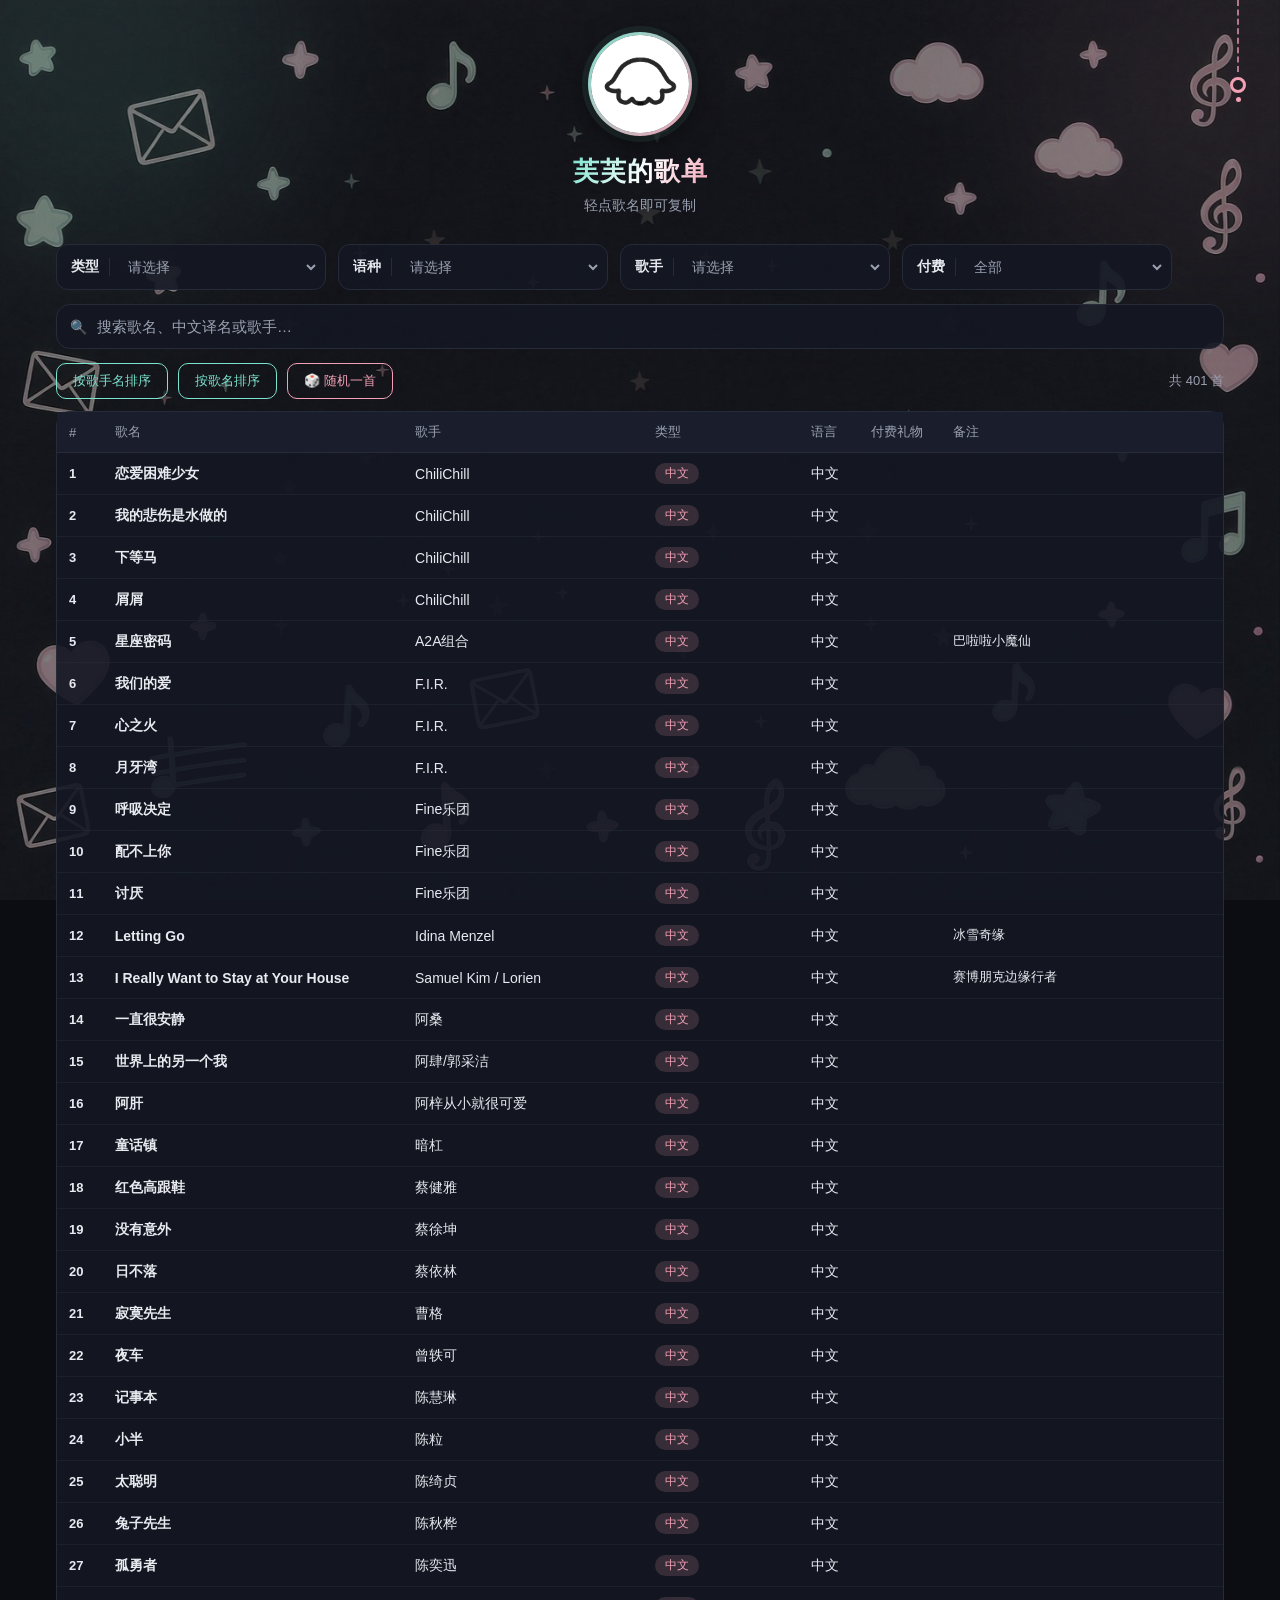
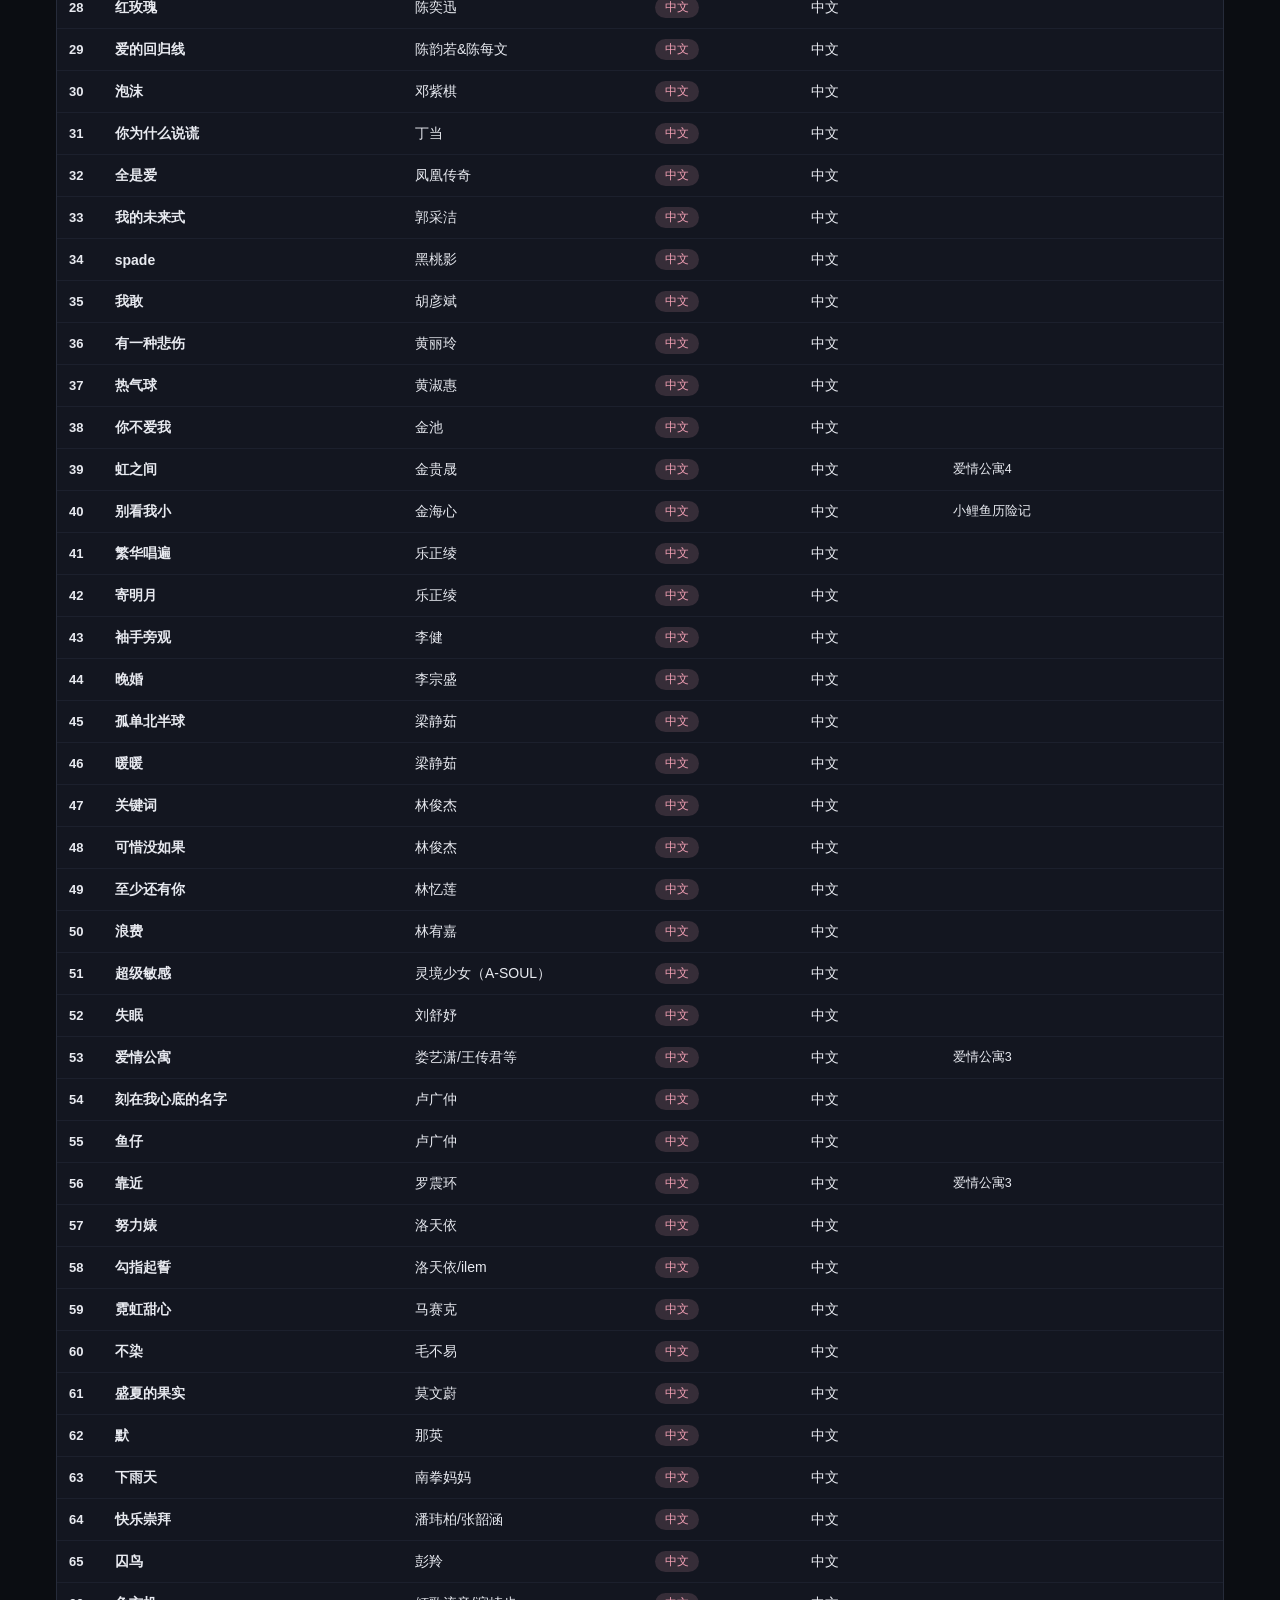
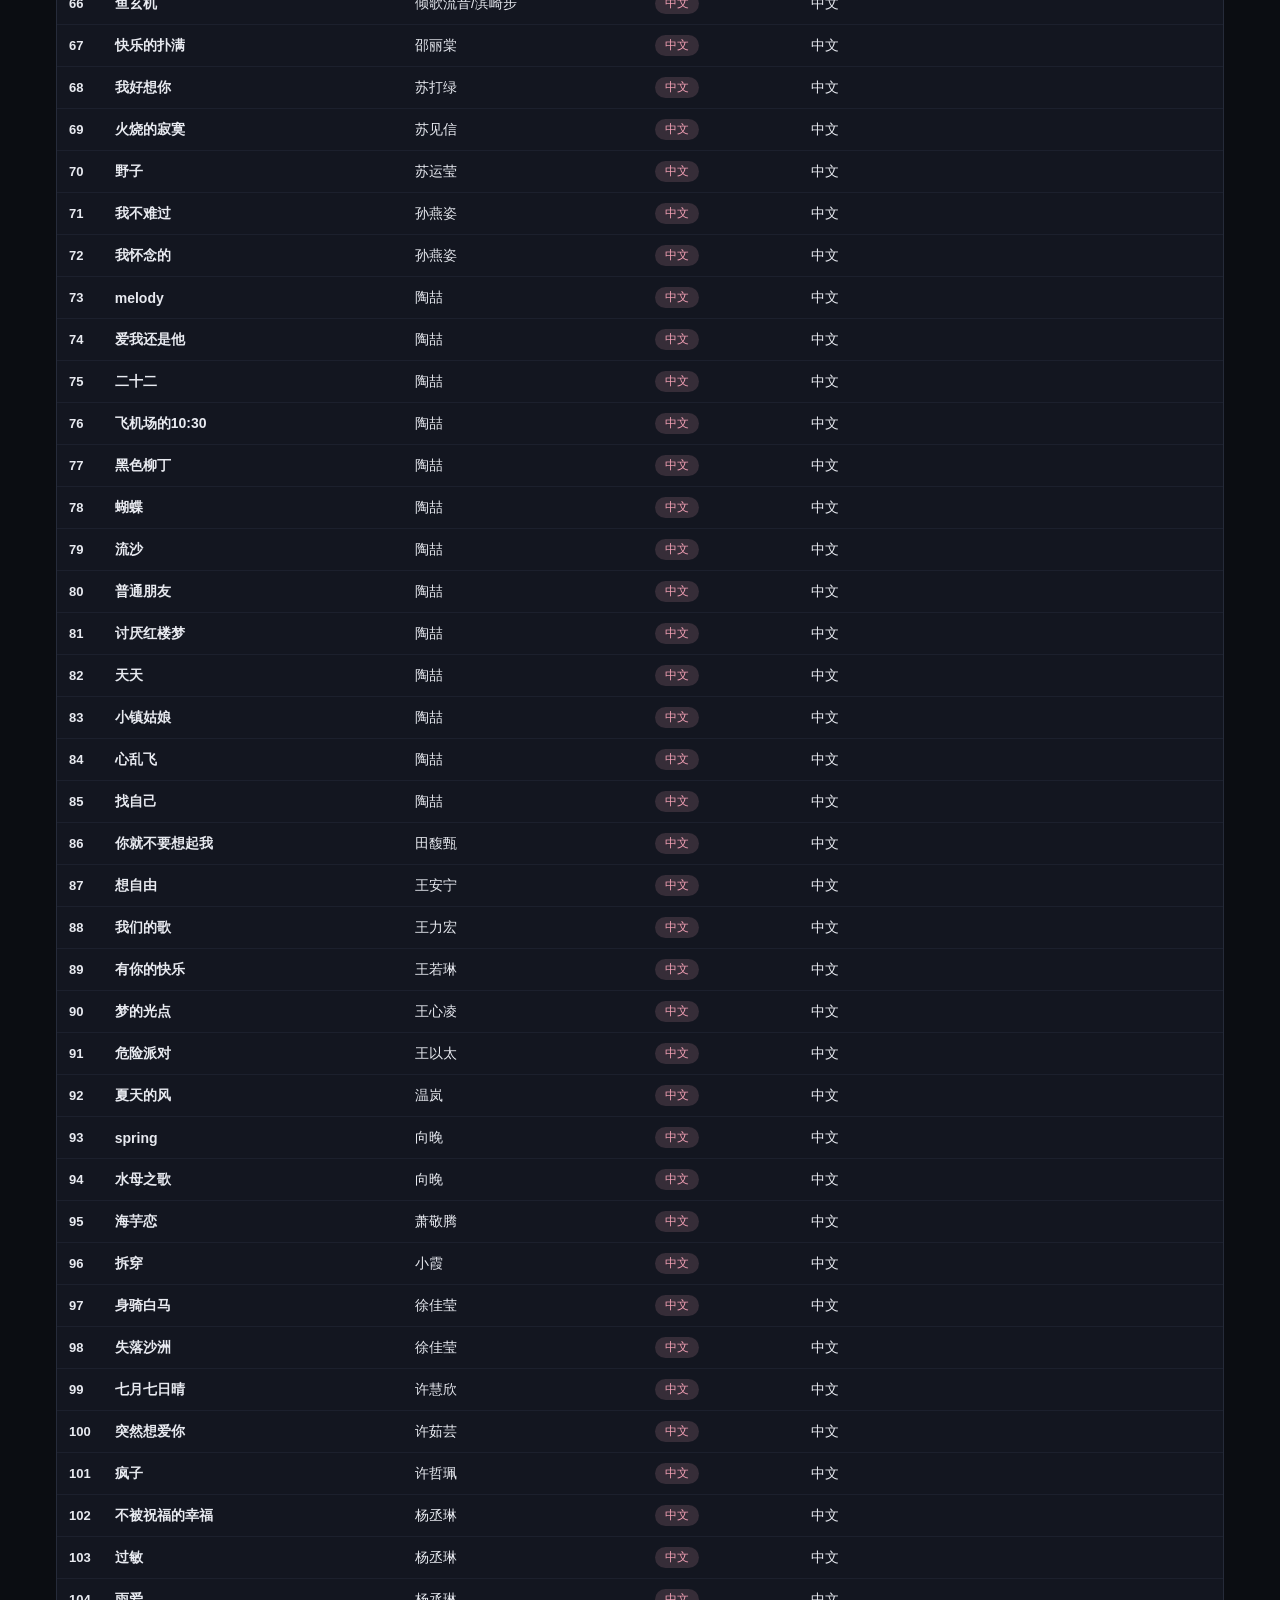
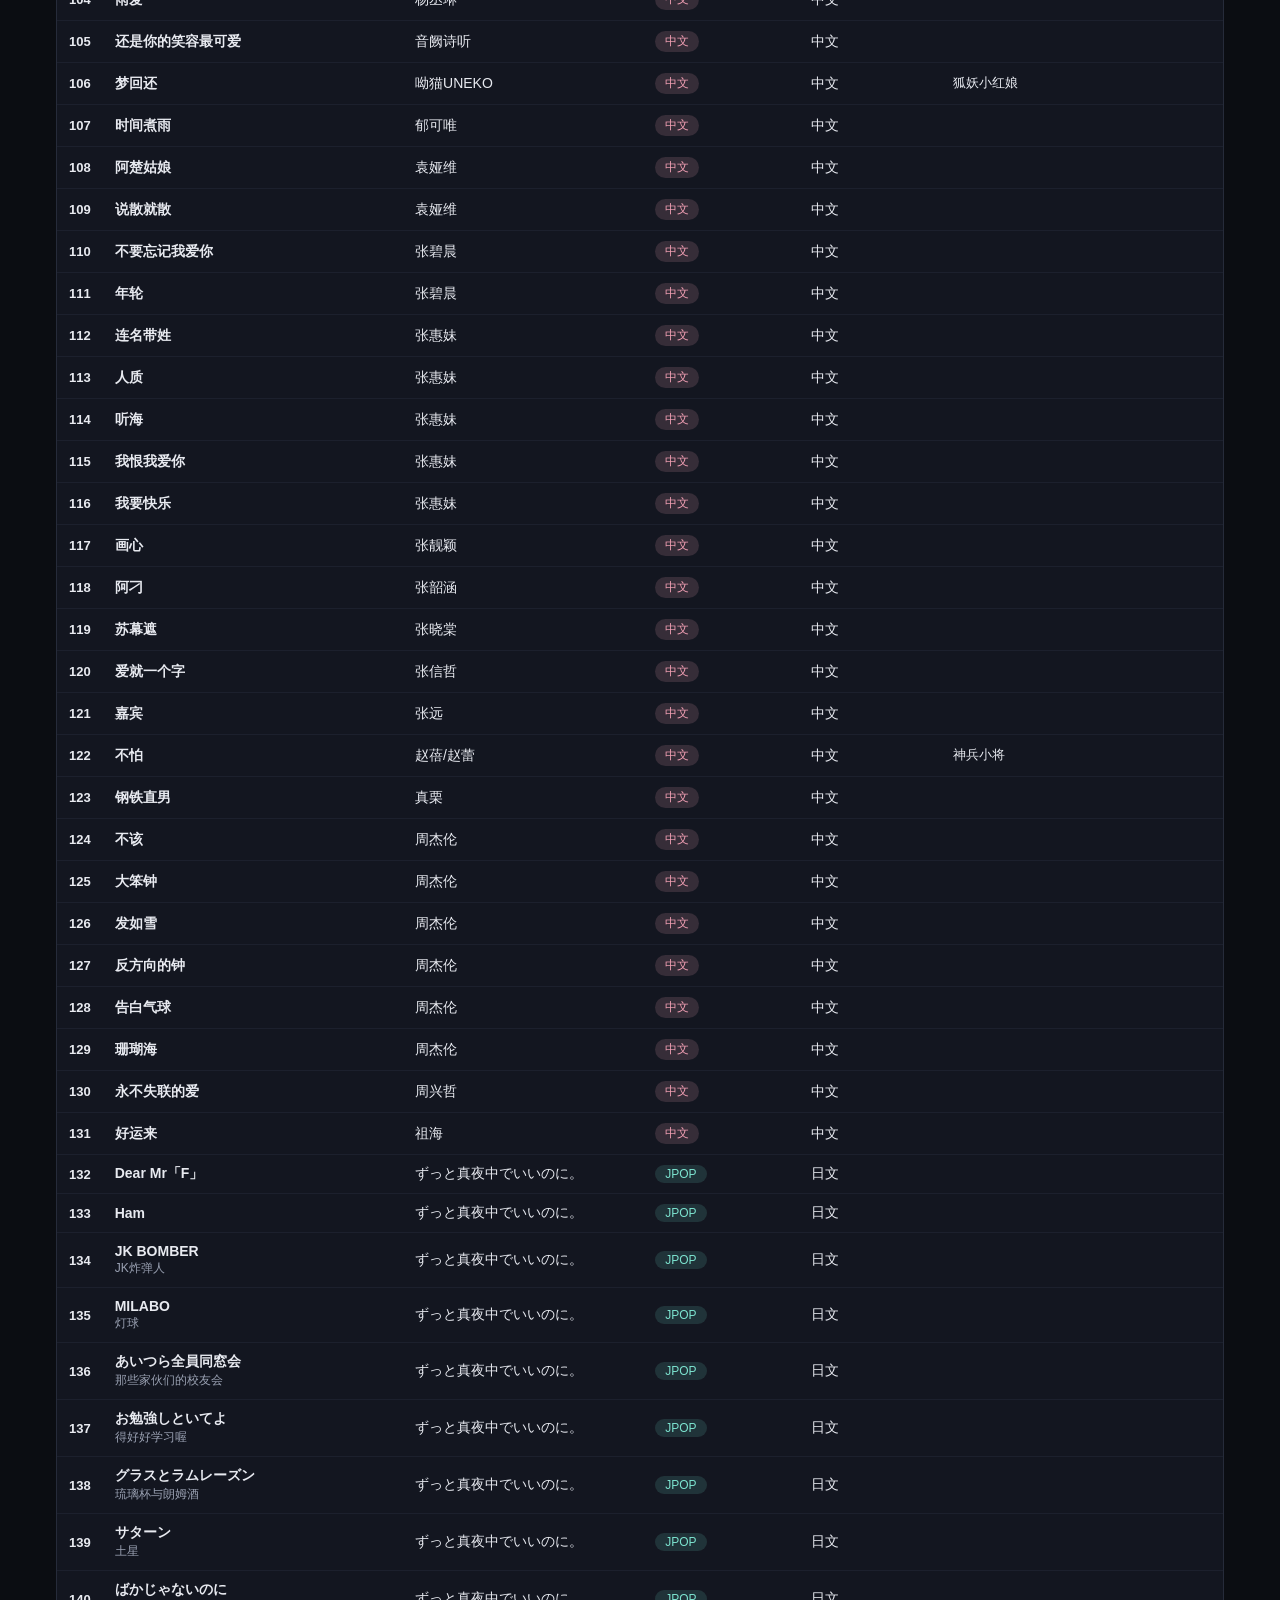
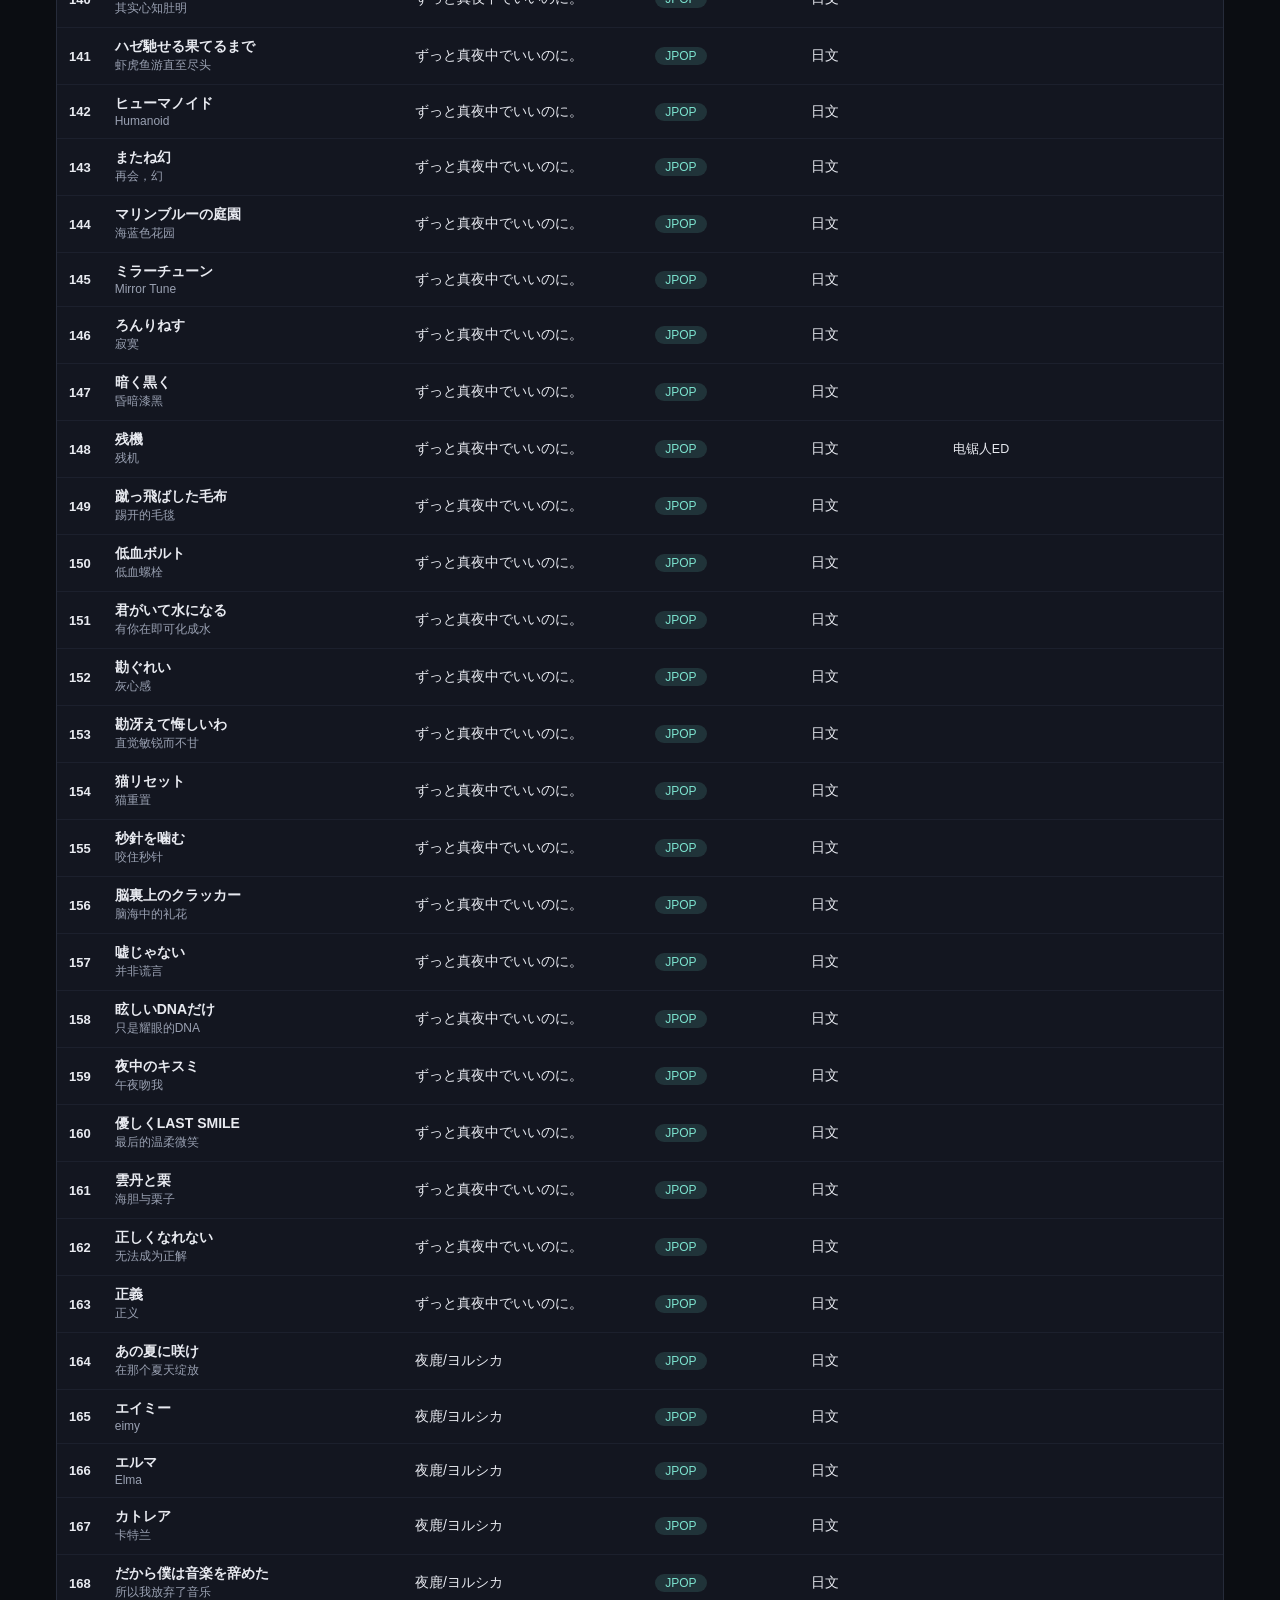
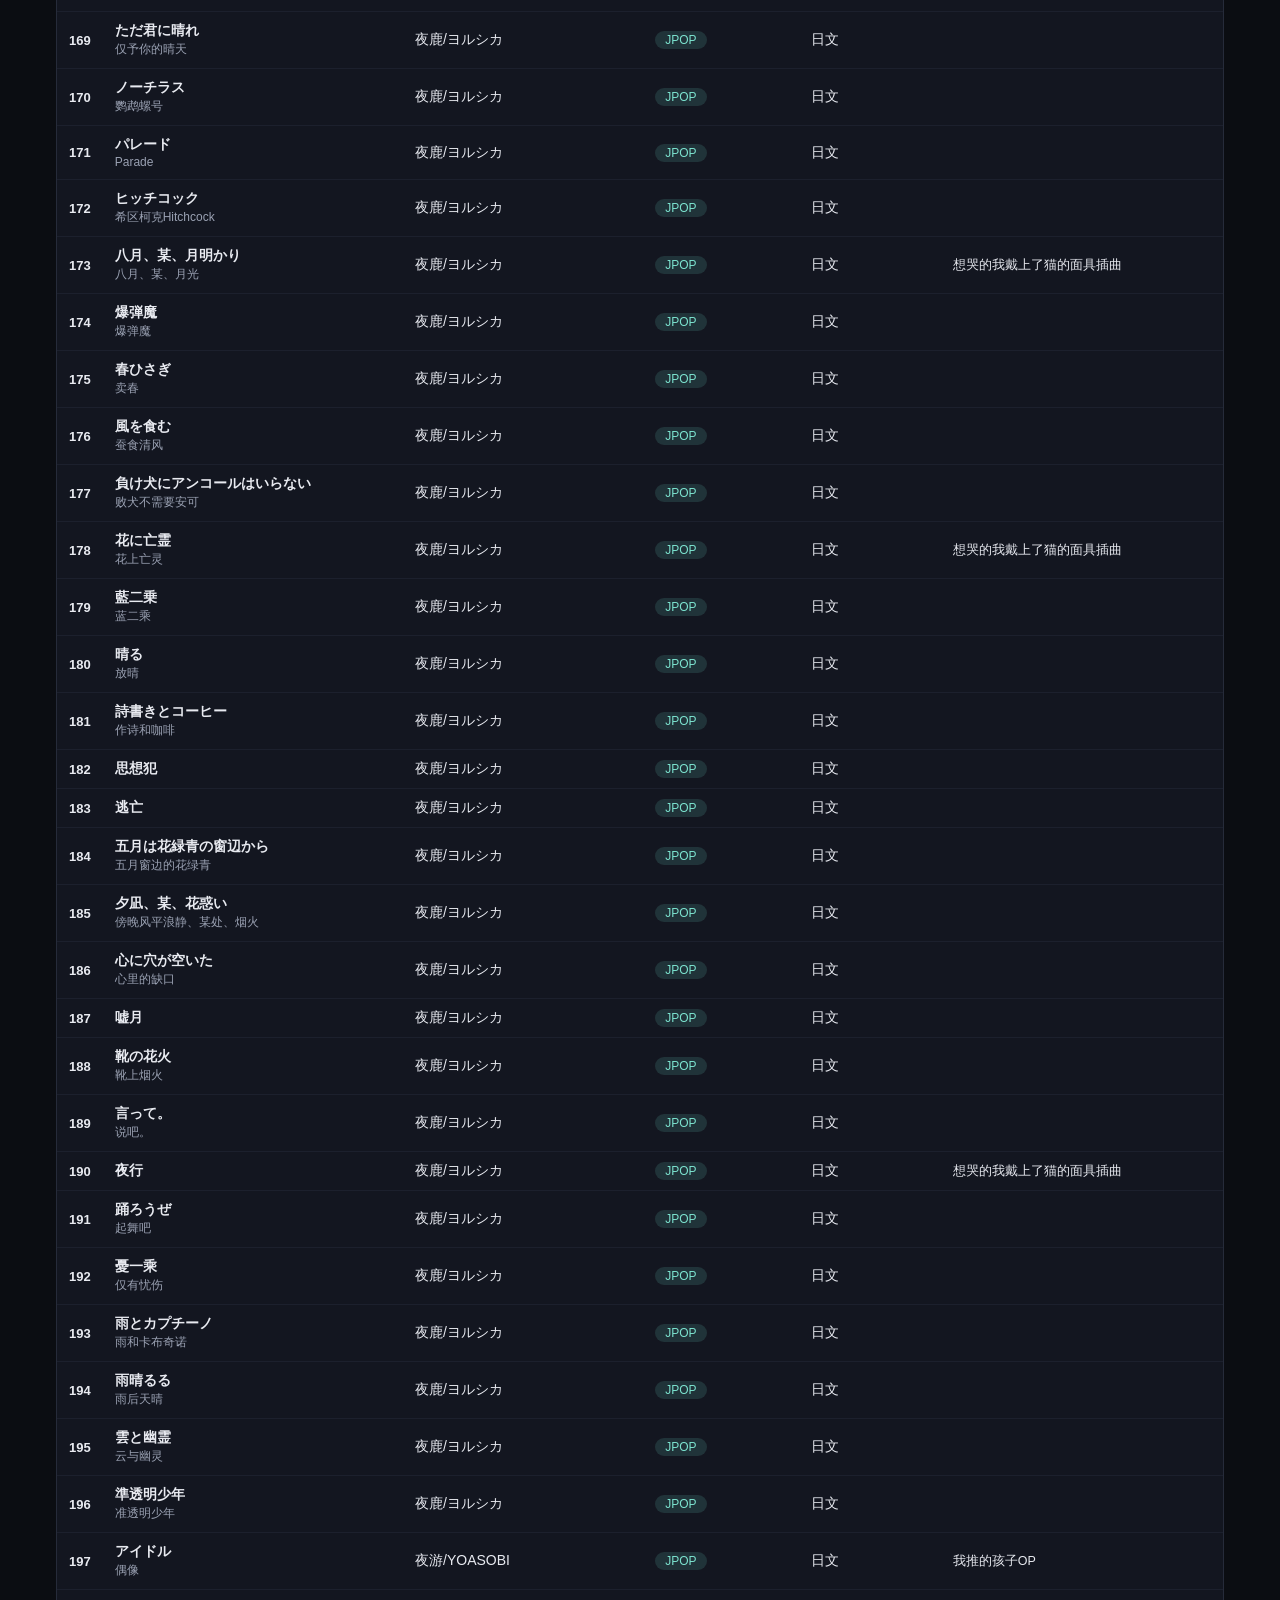
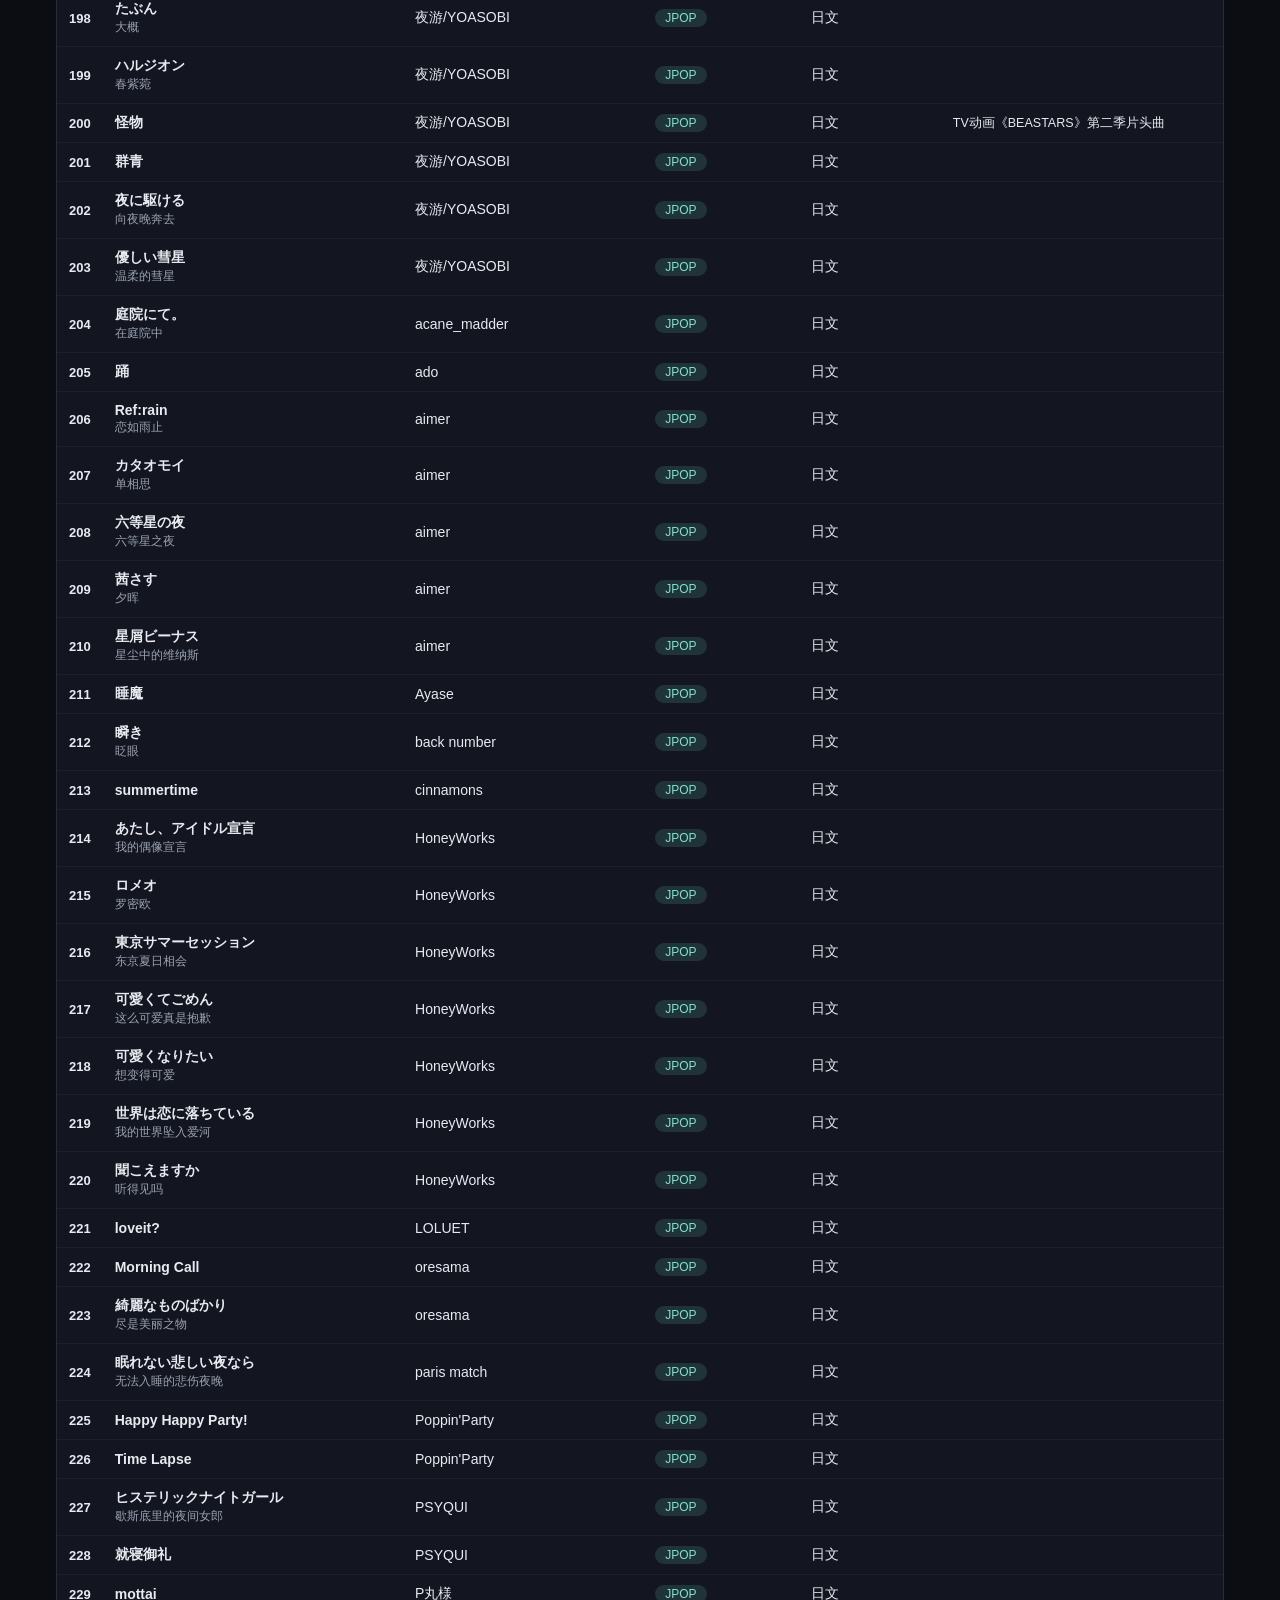
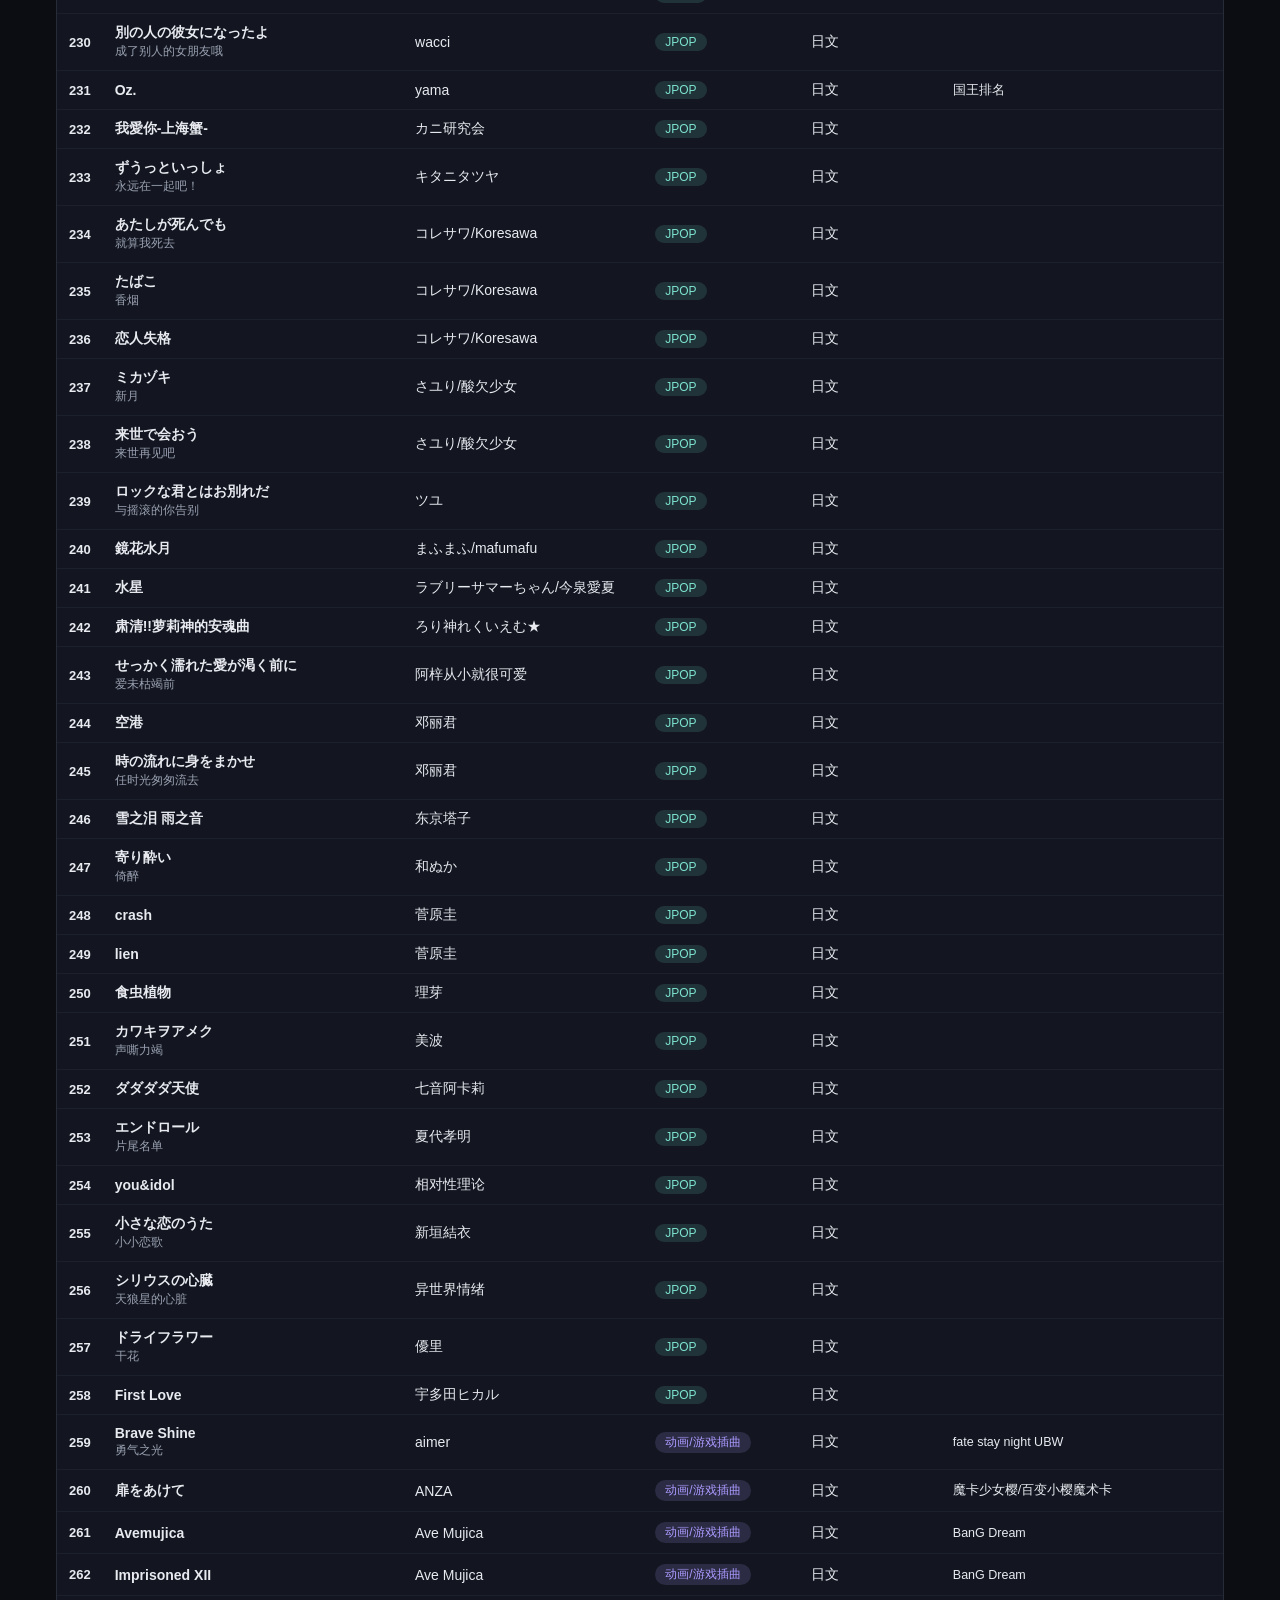
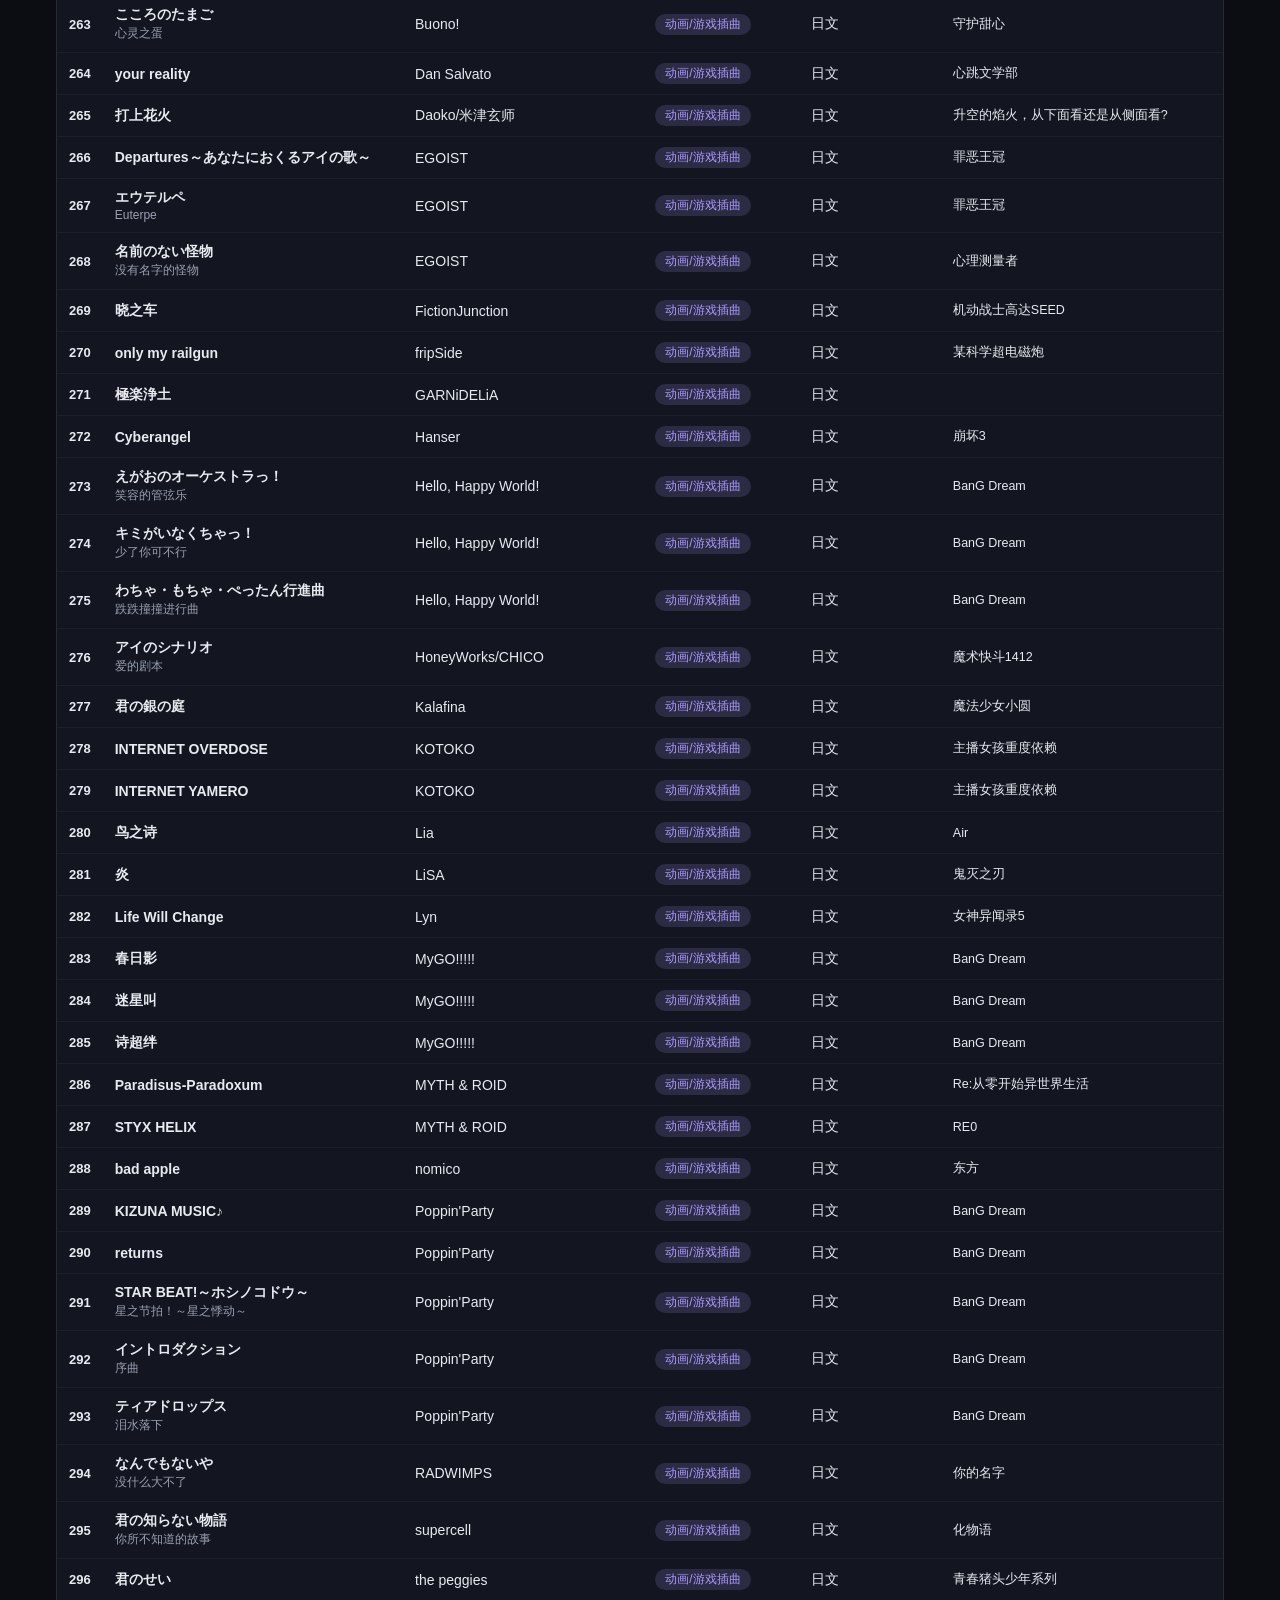
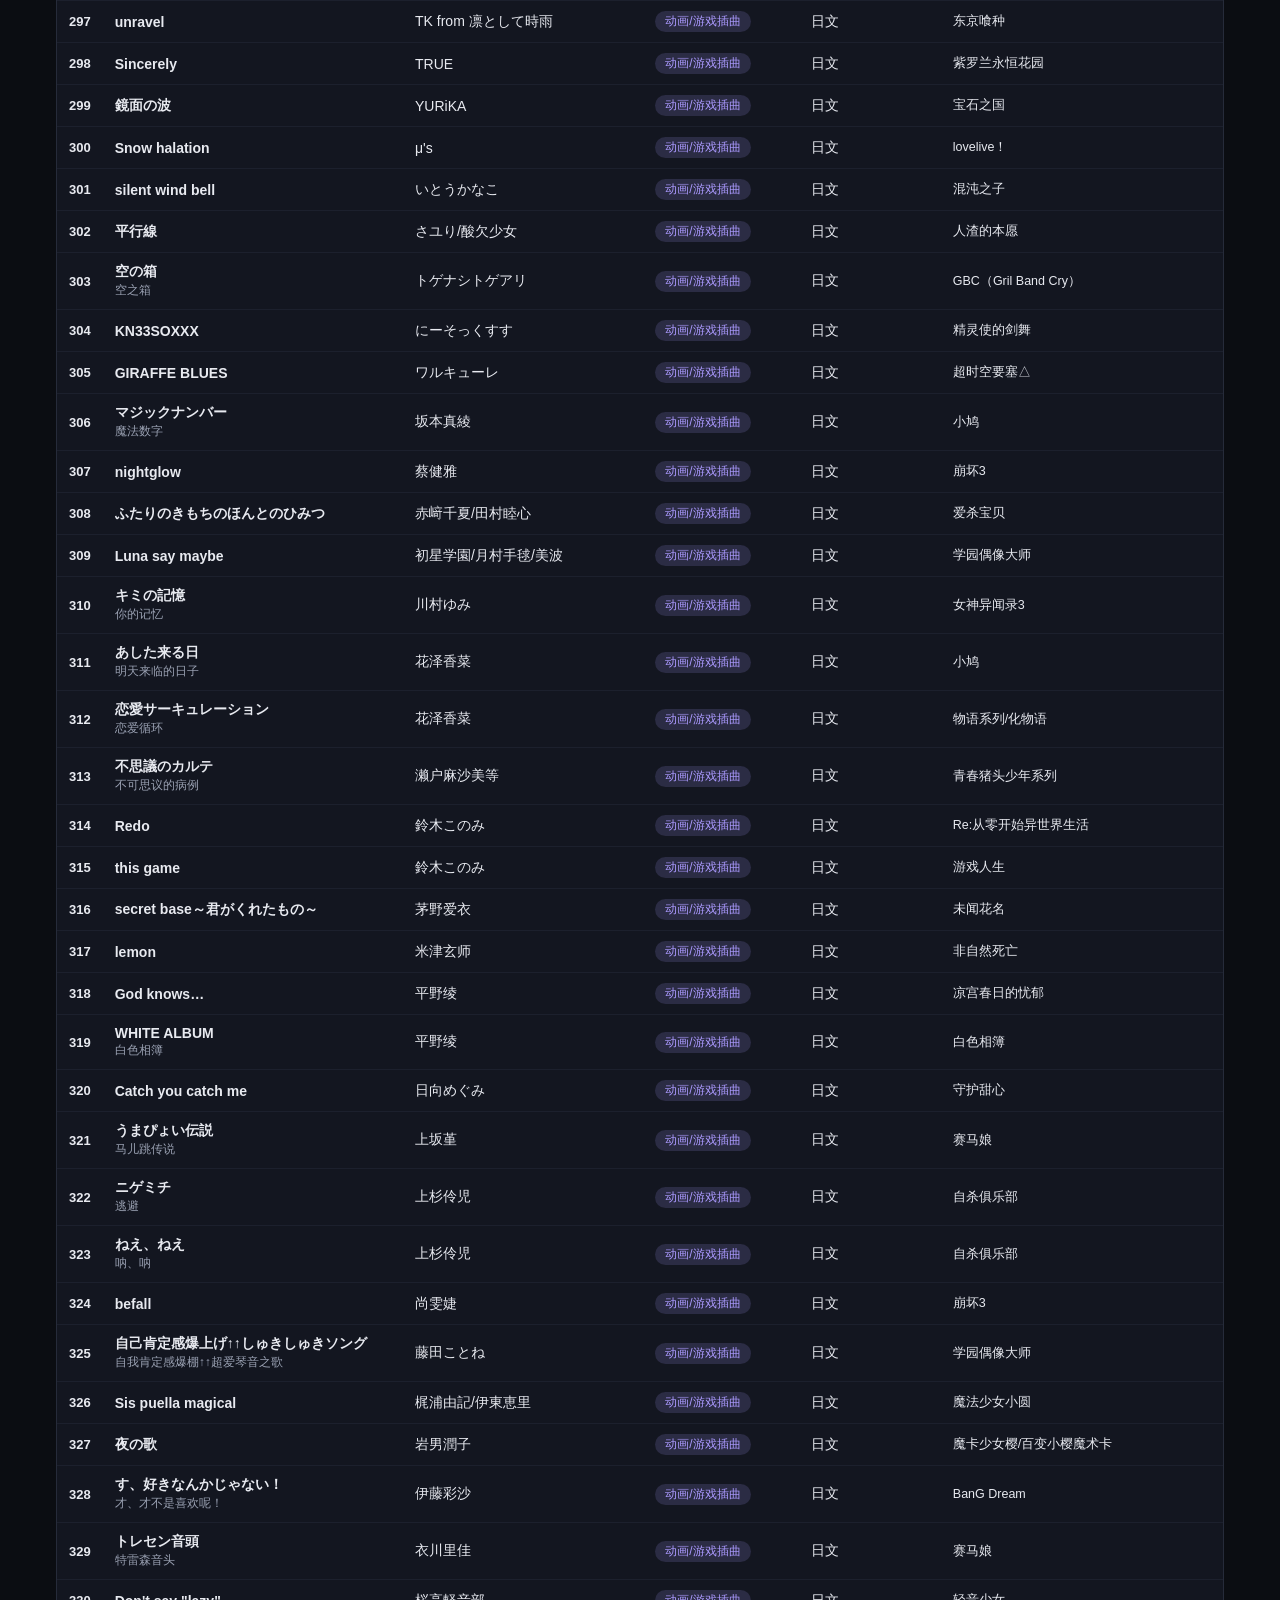
==== commit ef7af8bb: "Add files via upload" ====
--- a/index.html
+++ b/index.html
@@ -93,15 +93,18 @@
     <p class="empty-tip" id="emptyTip" hidden>没有找到匹配的歌曲 🎶</p>
   </div>
 
-  <!-- 主题开关：拉绳灯开关造型（绳+环+坠点，点击切换深浅色） -->
-  <button id="themeToggle" class="theme-toggle" type="button" aria-label="切换深浅色模式">
+  <!-- 主题开关：拉绳灯开关造型（绳+环+坠点）。切换逻辑内联在 onclick，
+       即使 app.js 缓存过期也能正常切换 -->
+  <button id="themeToggle" class="theme-toggle" type="button" aria-label="切换深浅色模式"
+    onclick="var d=document.documentElement,l=d.classList.toggle('light');try{localStorage.setItem('theme',l?'light':'dark')}catch(e){};this.classList.remove('swing');void this.offsetWidth;this.classList.add('swing')">
     <span class="tt-cord" aria-hidden="true"></span>
     <span class="tt-ring" aria-hidden="true"></span>
     <span class="tt-bead" aria-hidden="true"></span>
   </button>
 
-  <!-- 回到顶部悬浮按钮：滚动后出现，桌面/移动端均显示 -->
-  <button id="backTop" class="back-top" type="button" aria-label="回到顶部">
+  <!-- 回到顶部悬浮按钮：滚动后出现（.show 由 app.js 控制），点击逻辑内联 -->
+  <button id="backTop" class="back-top" type="button" aria-label="回到顶部"
+    onclick="window.scrollTo({top:0,behavior:'smooth'})">
     <svg viewBox="0 0 24 24" width="20" height="20" fill="none" stroke="currentColor"
          stroke-width="2" stroke-linecap="round" stroke-linejoin="round" aria-hidden="true">
       <path d="M12 19V5"/><path d="M5 12l7-7 7 7"/>
--- a/style.css
+++ b/style.css
@@ -60,26 +60,26 @@
   -webkit-tap-highlight-color: transparent;
   z-index: 90;
 }
-/* 拉绳：垂直虚线 */
+/* 拉绳：垂直虚线（加长更醒目） */
 .tt-cord {
   width: 0;
-  height: 46px;
+  height: 72px;
   border-left: 2px dashed rgba(242, 160, 180, 0.7);
 }
 /* 末端圆环：深色模式空心，浅色模式实心（兼作当前模式指示） */
 .tt-ring {
-  width: 14px;
-  height: 14px;
+  width: 16px;
+  height: 16px;
   margin-top: 5px;
-  border: 2.5px solid var(--accent);
+  border: 3px solid var(--accent);
   border-radius: 50%;
   background: transparent;
   transition: background 0.2s;
 }
 /* 环下小坠点 */
 .tt-bead {
-  width: 4px;
-  height: 4px;
+  width: 5px;
+  height: 5px;
   margin-top: 4px;
   border-radius: 50%;
   background: var(--accent);
@@ -122,7 +122,12 @@
 .back-top.show { opacity: 0.95; pointer-events: auto; }
 .back-top:hover { transform: translateY(-2px); }
 .back-top:active { transform: scale(0.94); }
-.back-top svg { display: block; }
+/* 桌面端加大更明显 */
+.back-top { width: 54px; height: 54px; }
+.back-top svg { width: 24px; height: 24px; }
+
+/* 礼物徽章：仅移动端歌名后显示（桌面端用「付费礼物」列） */
+.gift-inline { display: none; }
 
 /* ========== 背景图位置自适应（星空等图片背景） ========== */
 /* 桌面端：居中铺满 */
@@ -583,19 +588,15 @@
   /* 头部标题避开右上角悬浮的主题开关 */
   .header { padding-right: 44px; }
 
-  /* 表格：基础四列（# / 歌名 / 歌手 / 类型）正好铺满屏宽，
-     「付费礼物」列额外多出 ~70px，横向拖动才能看到 */
-  /* 不用 overflow-x:auto 横滚容器（它会让 thead 的 sticky 以容器为基准而
-     失效），改为 JS 手势平移表格本体。overflow 保持 visible，thead 即可
-     原生吸顶（由浏览器合成器处理，上下滚动零延迟、不再跳动）；
-     clip-path 裁掉向右多出的 70px，touch-action:pan-y 允许纵向原生滚动 */
+  /* 表格：# / 歌名(含礼物徽章) / 歌手 / 类型 正好铺满屏宽。
+     付费礼物列已取消，表格不再超宽，无需横向拖动 */
   .table-wrap {
     overflow: visible;
     touch-action: pan-y;
     clip-path: inset(0 round 12px);
   }
   .song-table {
-    min-width: calc(100% + 120px);  /* 多出：付费礼物列 + 类型列加宽 + 序号列加宽 */
+    min-width: 100%;
     width: 100%;
     table-layout: fixed;
     font-size: 12.5px;
@@ -609,14 +610,40 @@
   /* separate 模式下行边框需落在 td 上 */
   .song-table tbody td { border-bottom: 1px solid rgba(38, 43, 58, 0.55); }
   .song-table tbody tr:last-child td { border-bottom: none; }
-  .th-note, .td-note, .th-lang, .td-lang, .th-link, .td-link { display: none; }
-  /* 固定列宽：# / 类型 / 付费礼物 定宽，歌名占剩余空间。
+  .th-note, .td-note, .th-lang, .td-lang, .th-link, .td-link,
+  .th-gift, .td-gift { display: none; }
+  /* 固定列宽：# / 类型 定宽，歌名占剩余空间。
      序号 42px 完整容纳三位数（fixed 布局列宽含 padding）；
-     类型 122px 完整放下最长标签「动画/游戏插曲」「VOCALOID/ボカロ」，
-     放不下整屏的部分靠横拖查看 */
+     类型 122px 完整放下最长标签「动画/游戏插曲」「VOCALOID/ボカロ」 */
   .song-table th:nth-child(1) { width: 42px; }
   .song-table th:nth-child(4) { width: 122px; }
-  .song-table th:nth-child(6) { width: 66px; }
+  .song-table th:nth-child(3) { width: 25%; }
+
+  /* 付费礼物改歌名后徽章：金色圆角描边（参考 SC ¥100 样式） */
+  .gift-inline {
+    display: inline-block;
+    margin-left: 6px;
+    padding: 0.5px 6px;
+    font-size: 10.5px;
+    line-height: 1.5;
+    border-radius: 7px;
+    border: 1.5px solid #e8b339;
+    color: #8a6100;
+    background: #fff;
+    vertical-align: middle;
+    white-space: nowrap;
+  }
+
+  /* 回到顶部：移动端小一号、半透明悬浮右下角（随视口固定，
+     不再随表格横向位置变化） */
+  .back-top {
+    width: 42px;
+    height: 42px;
+    right: 10px;
+    bottom: 22px;
+    background: rgba(21, 24, 35, 0.45);
+  }
+  .back-top svg { width: 19px; height: 19px; }
   .song-table th:nth-child(3) { width: 25%; }
 
   /* 移动端不再固定表头：随表格一起滚动（≤900px 规则已设 static） */
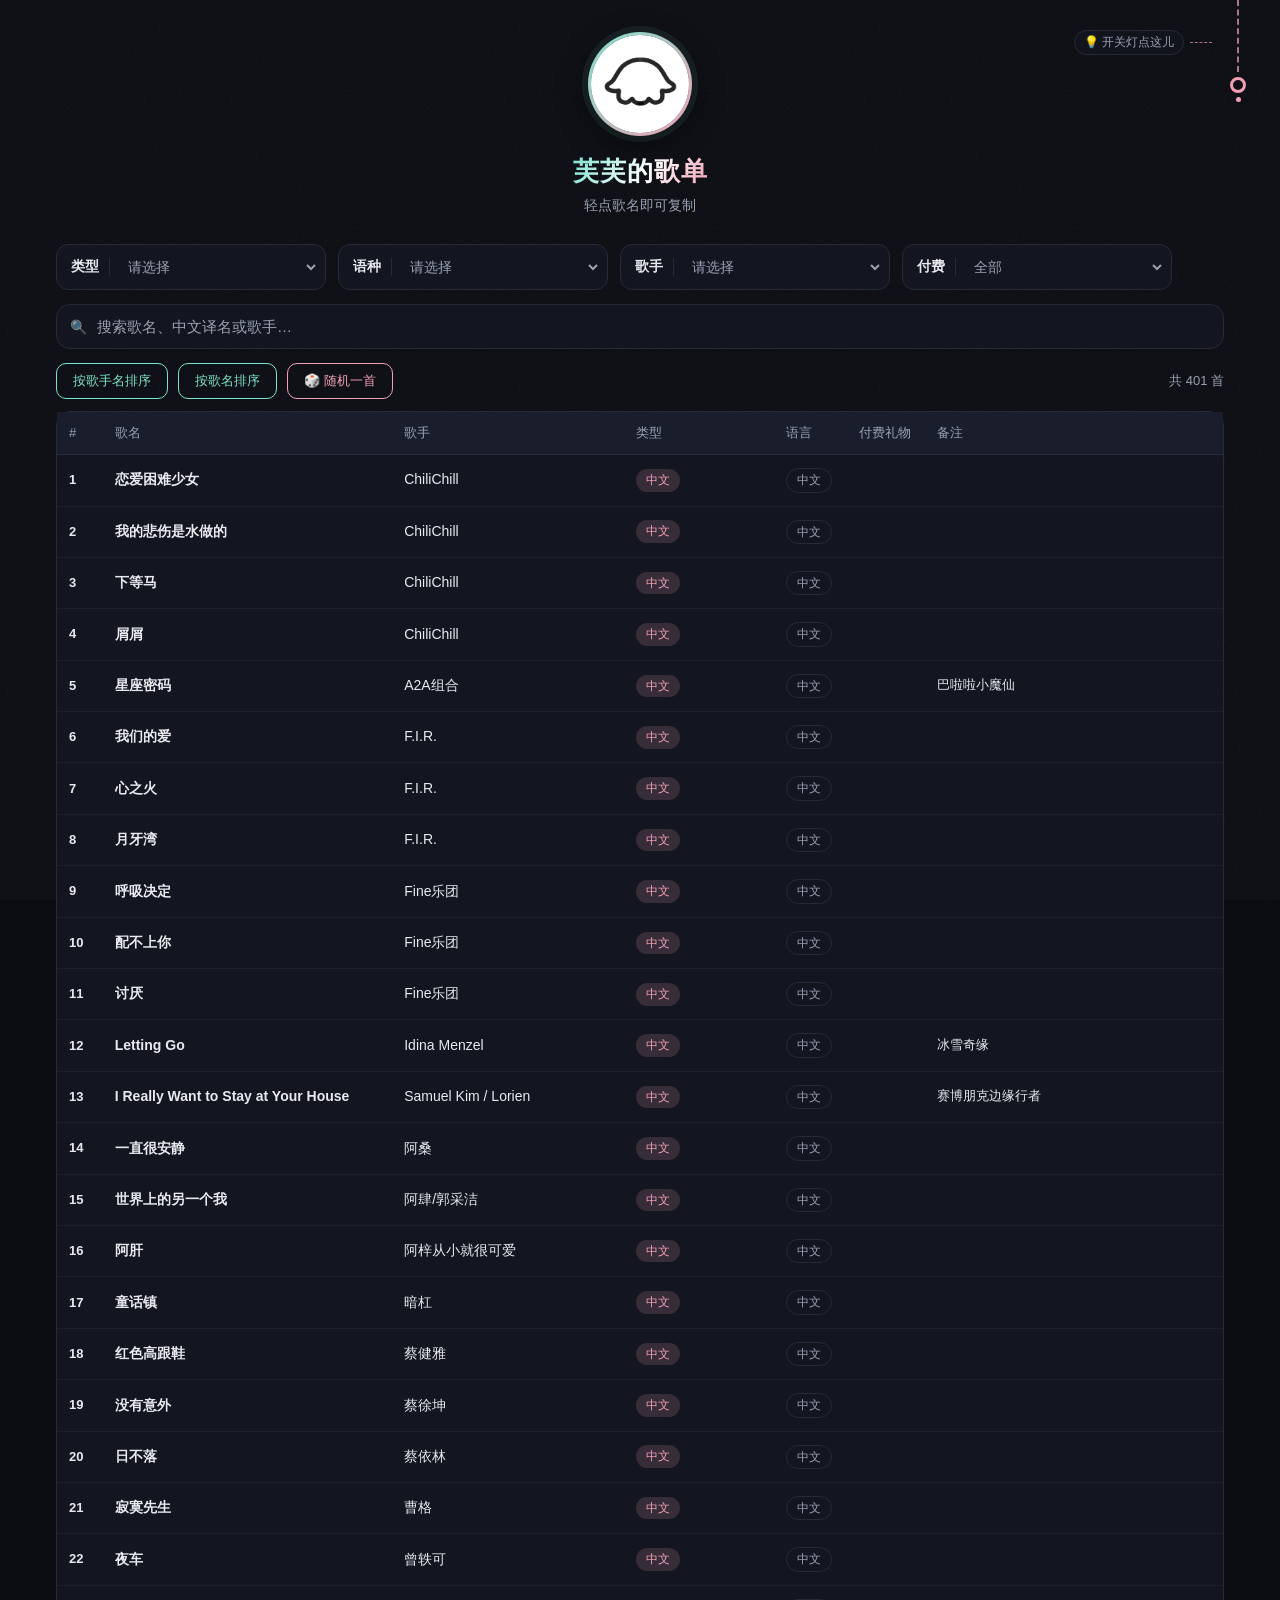
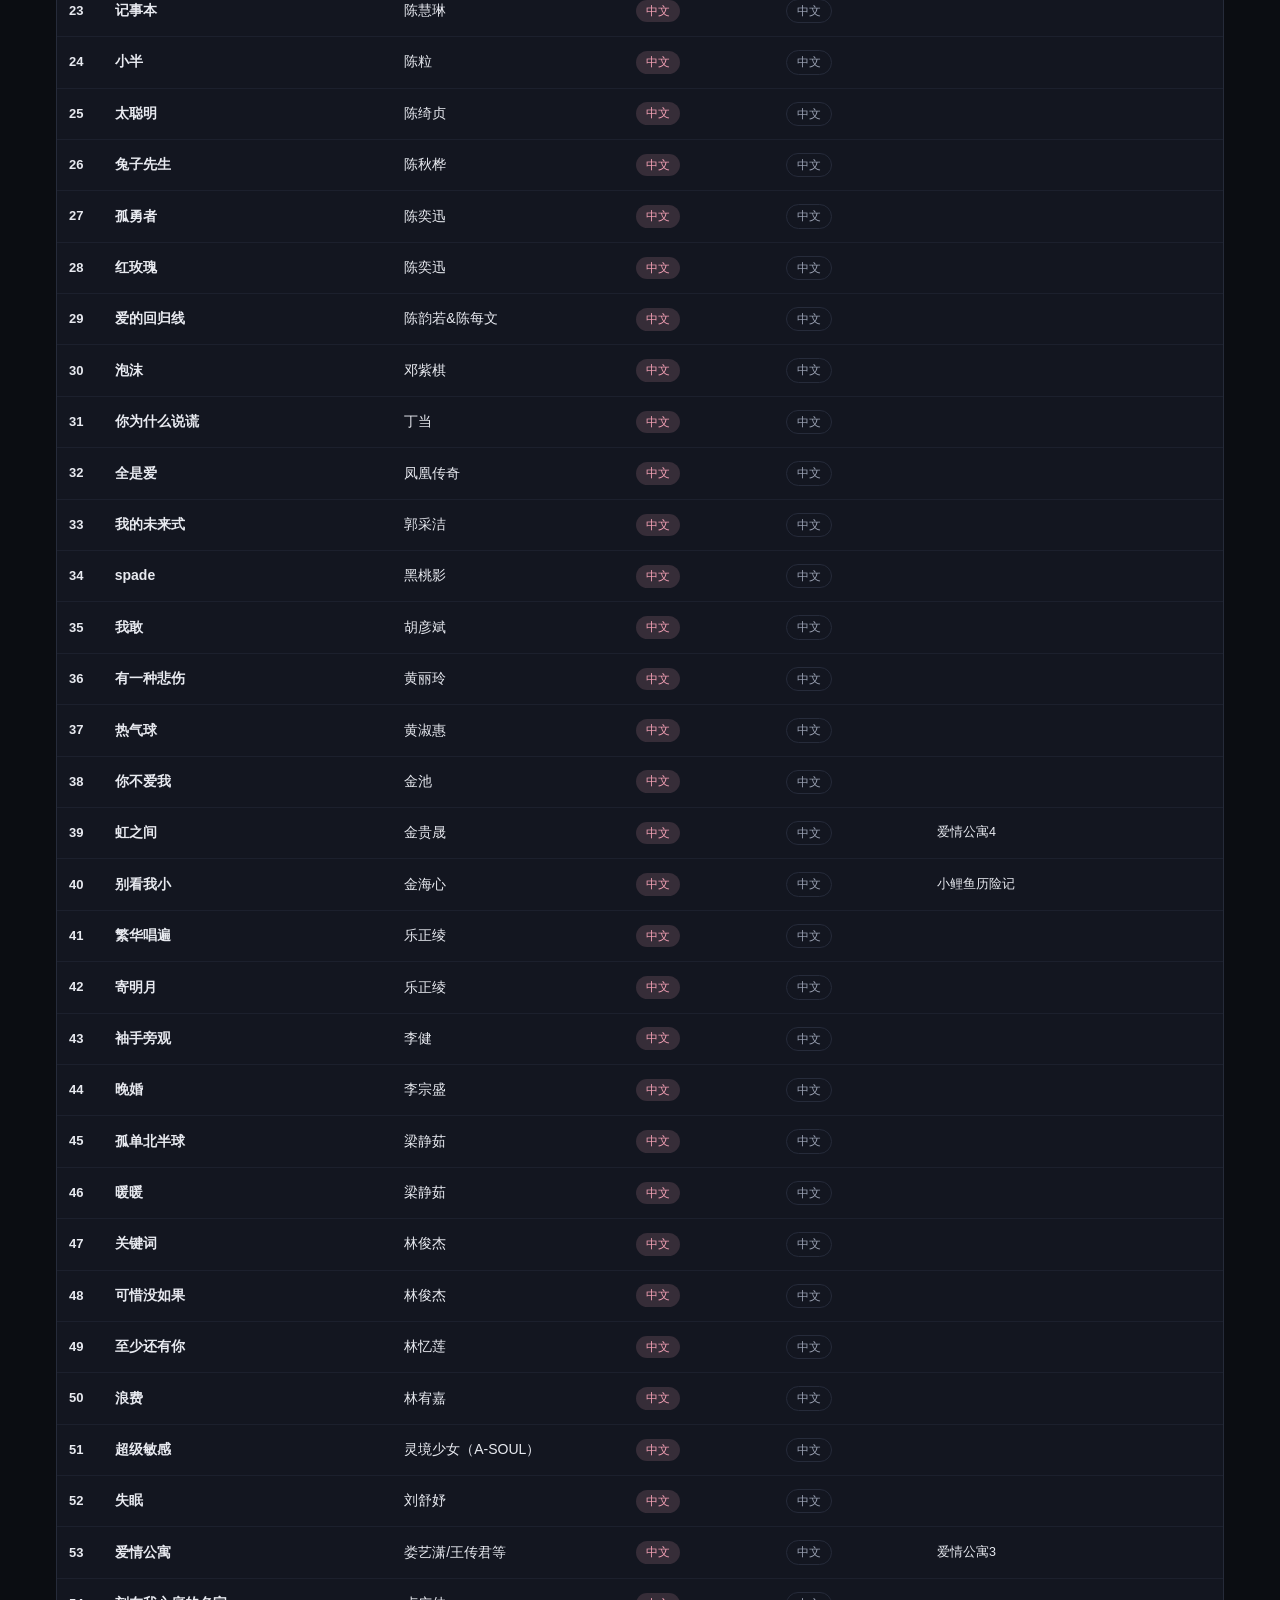
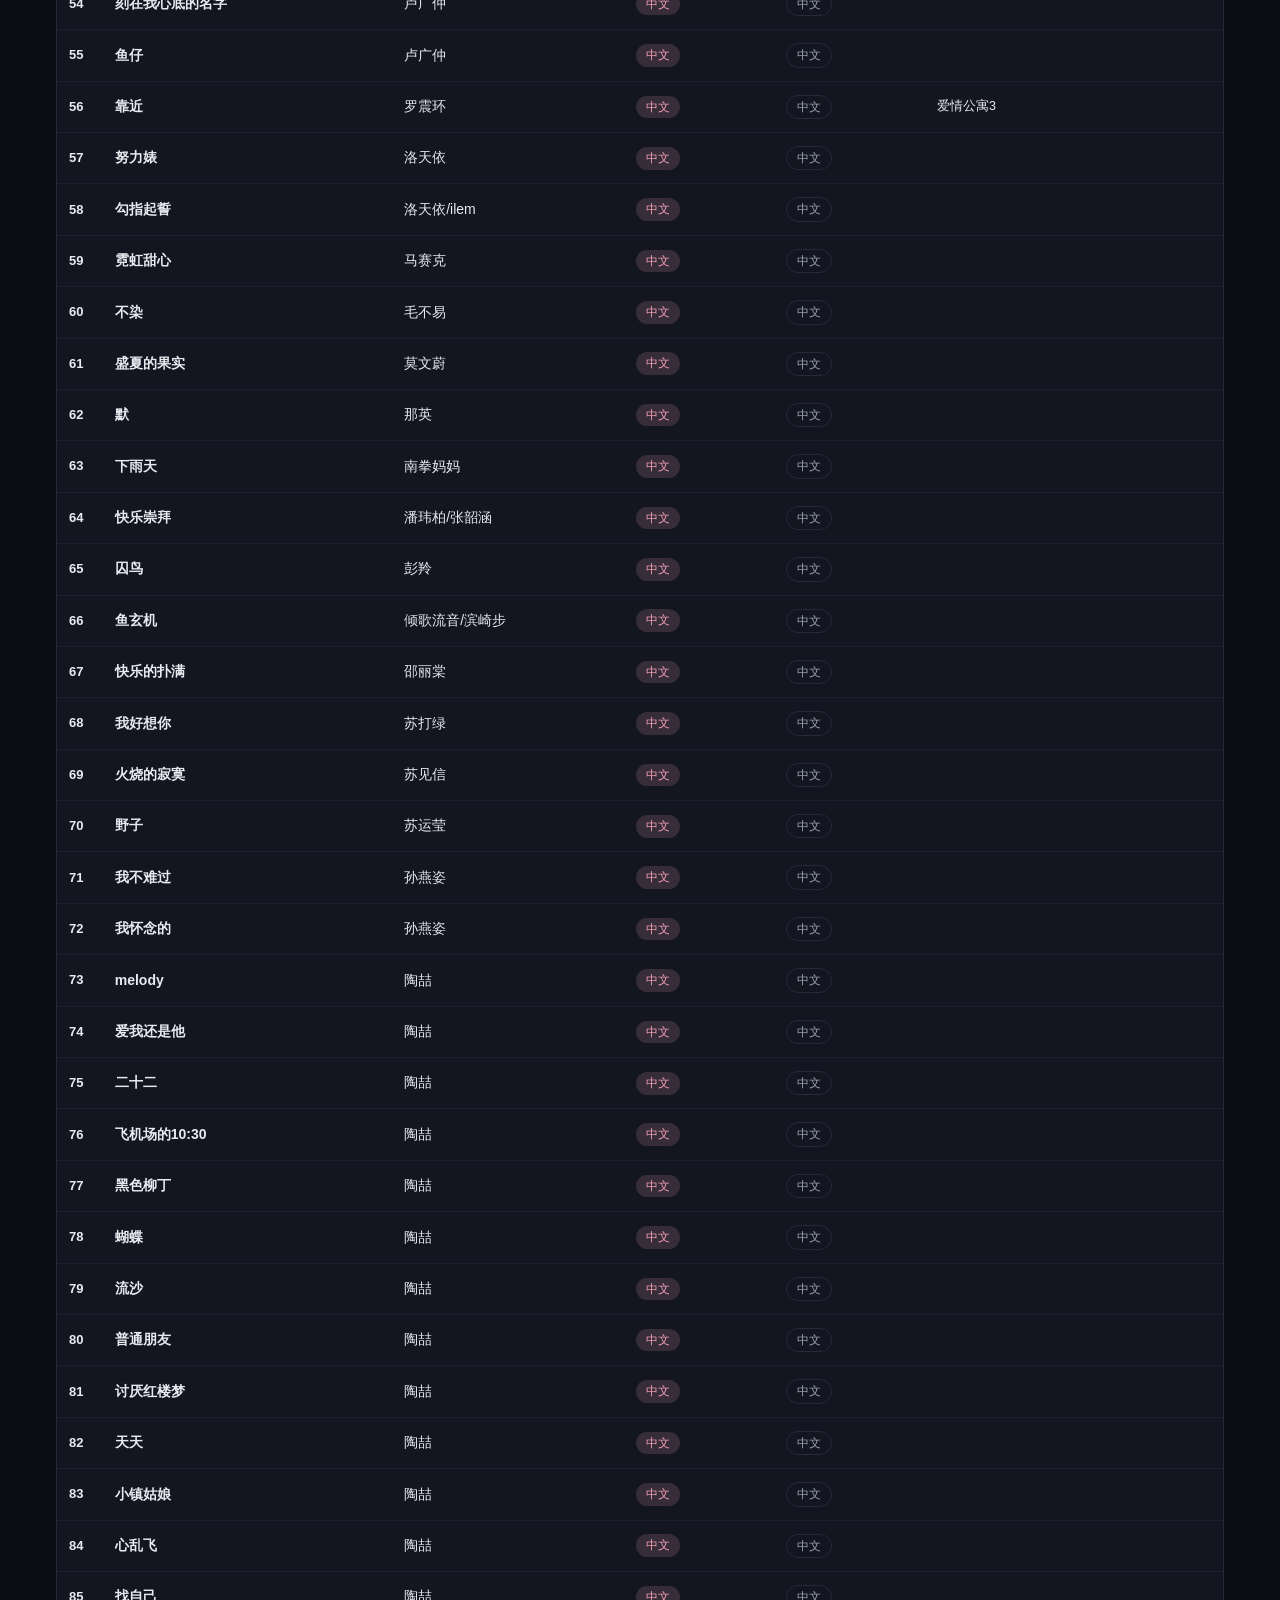
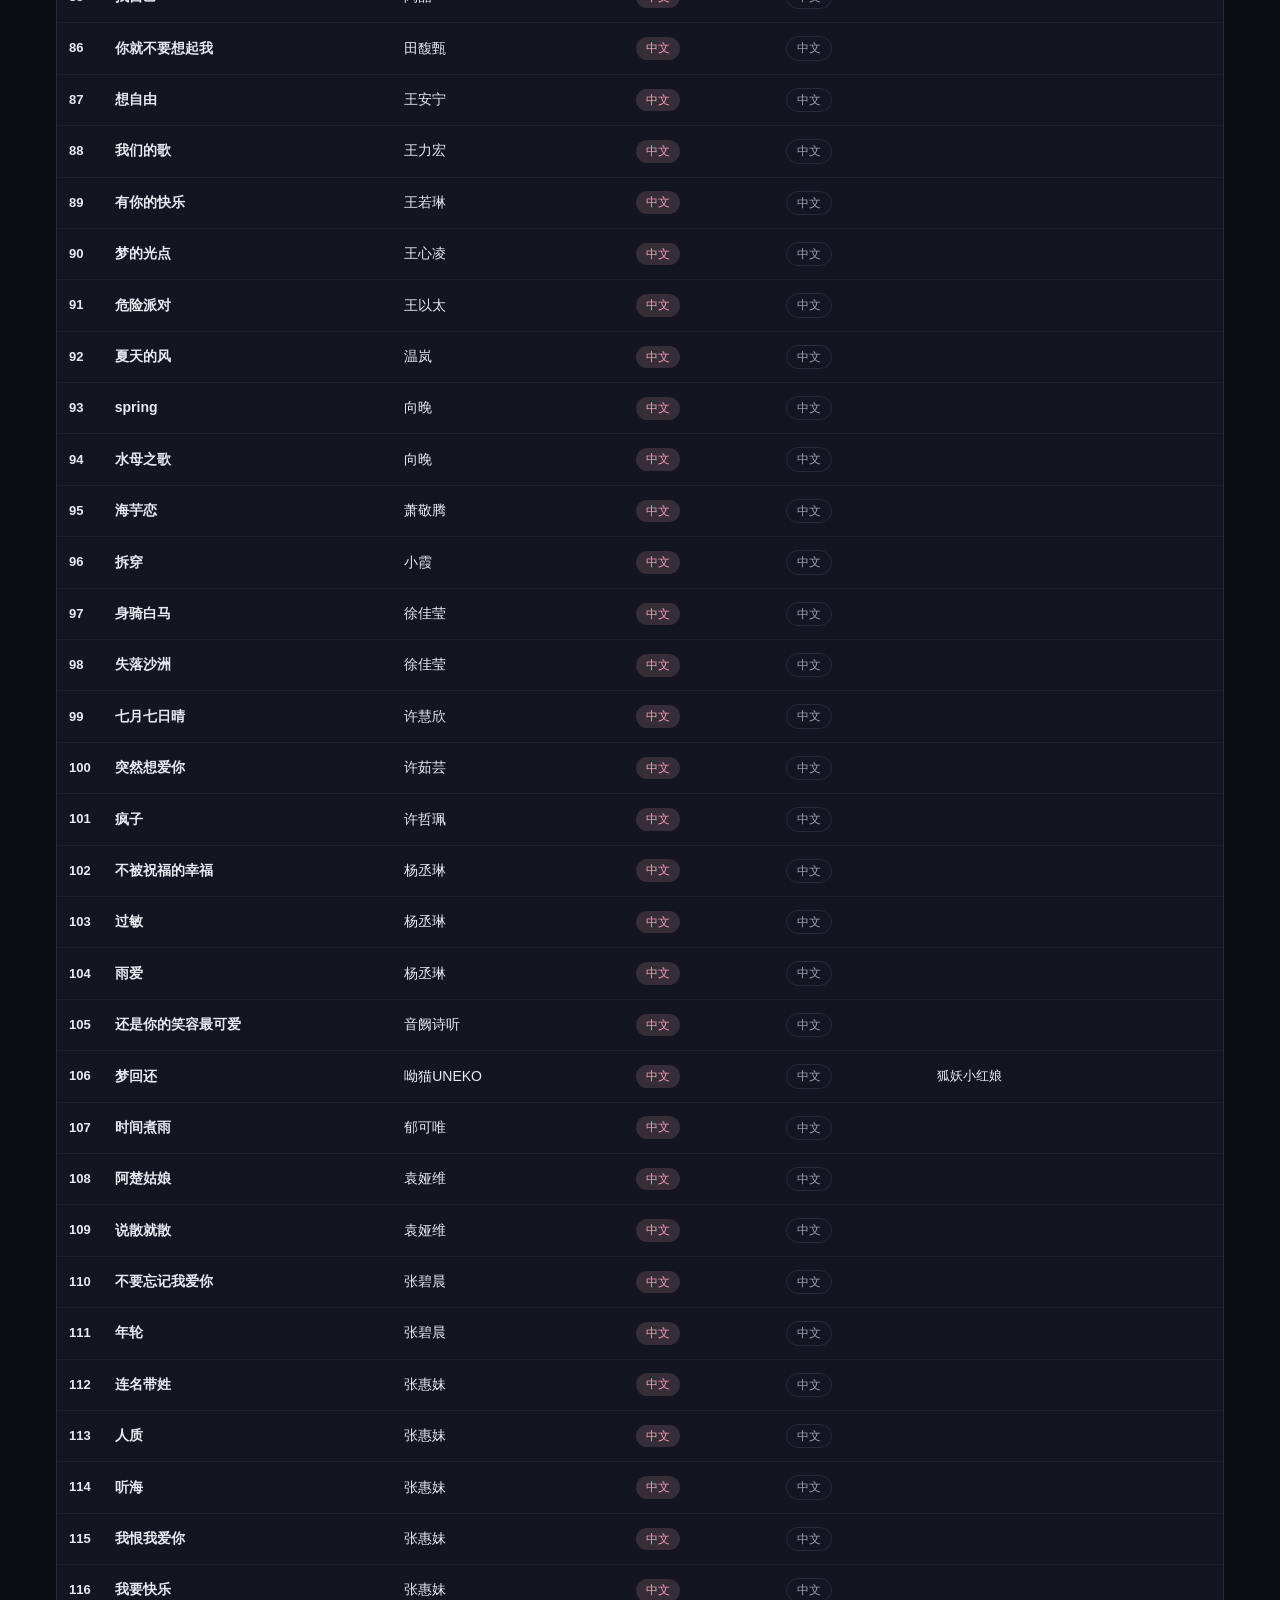
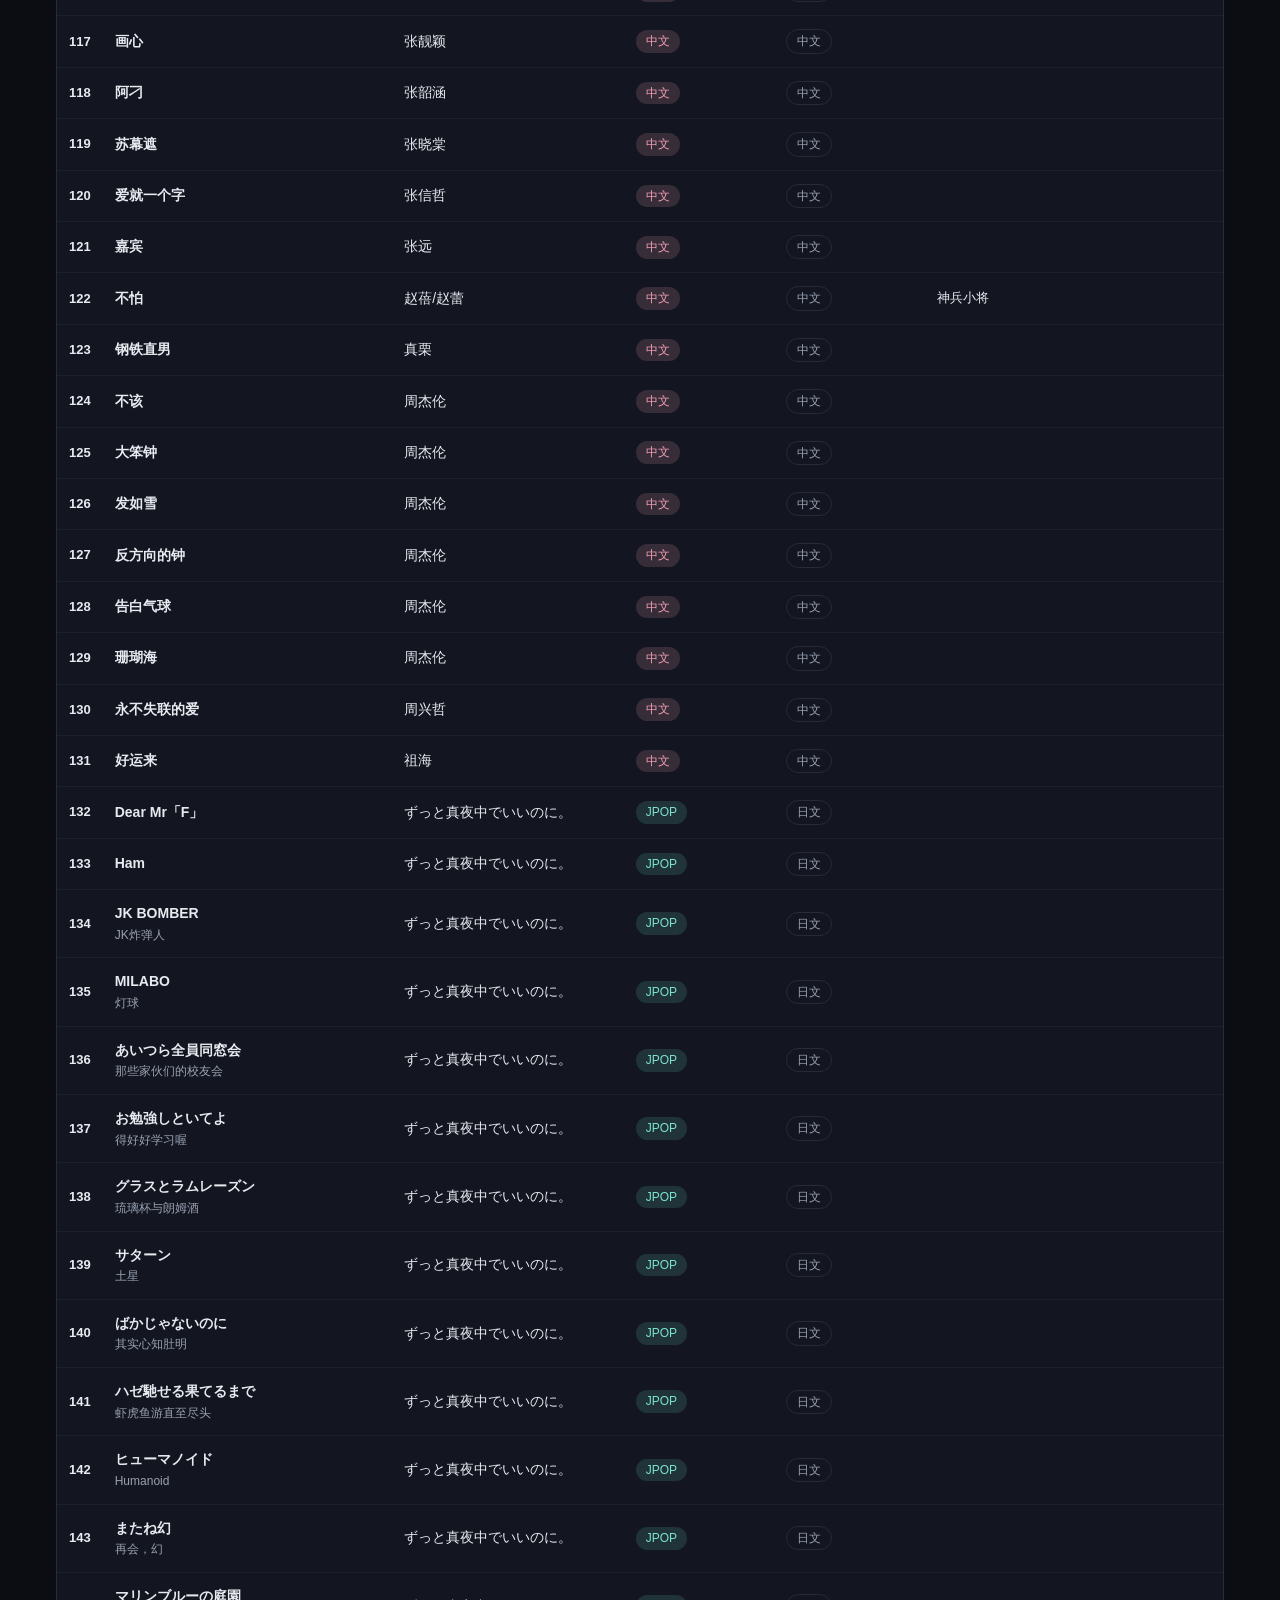
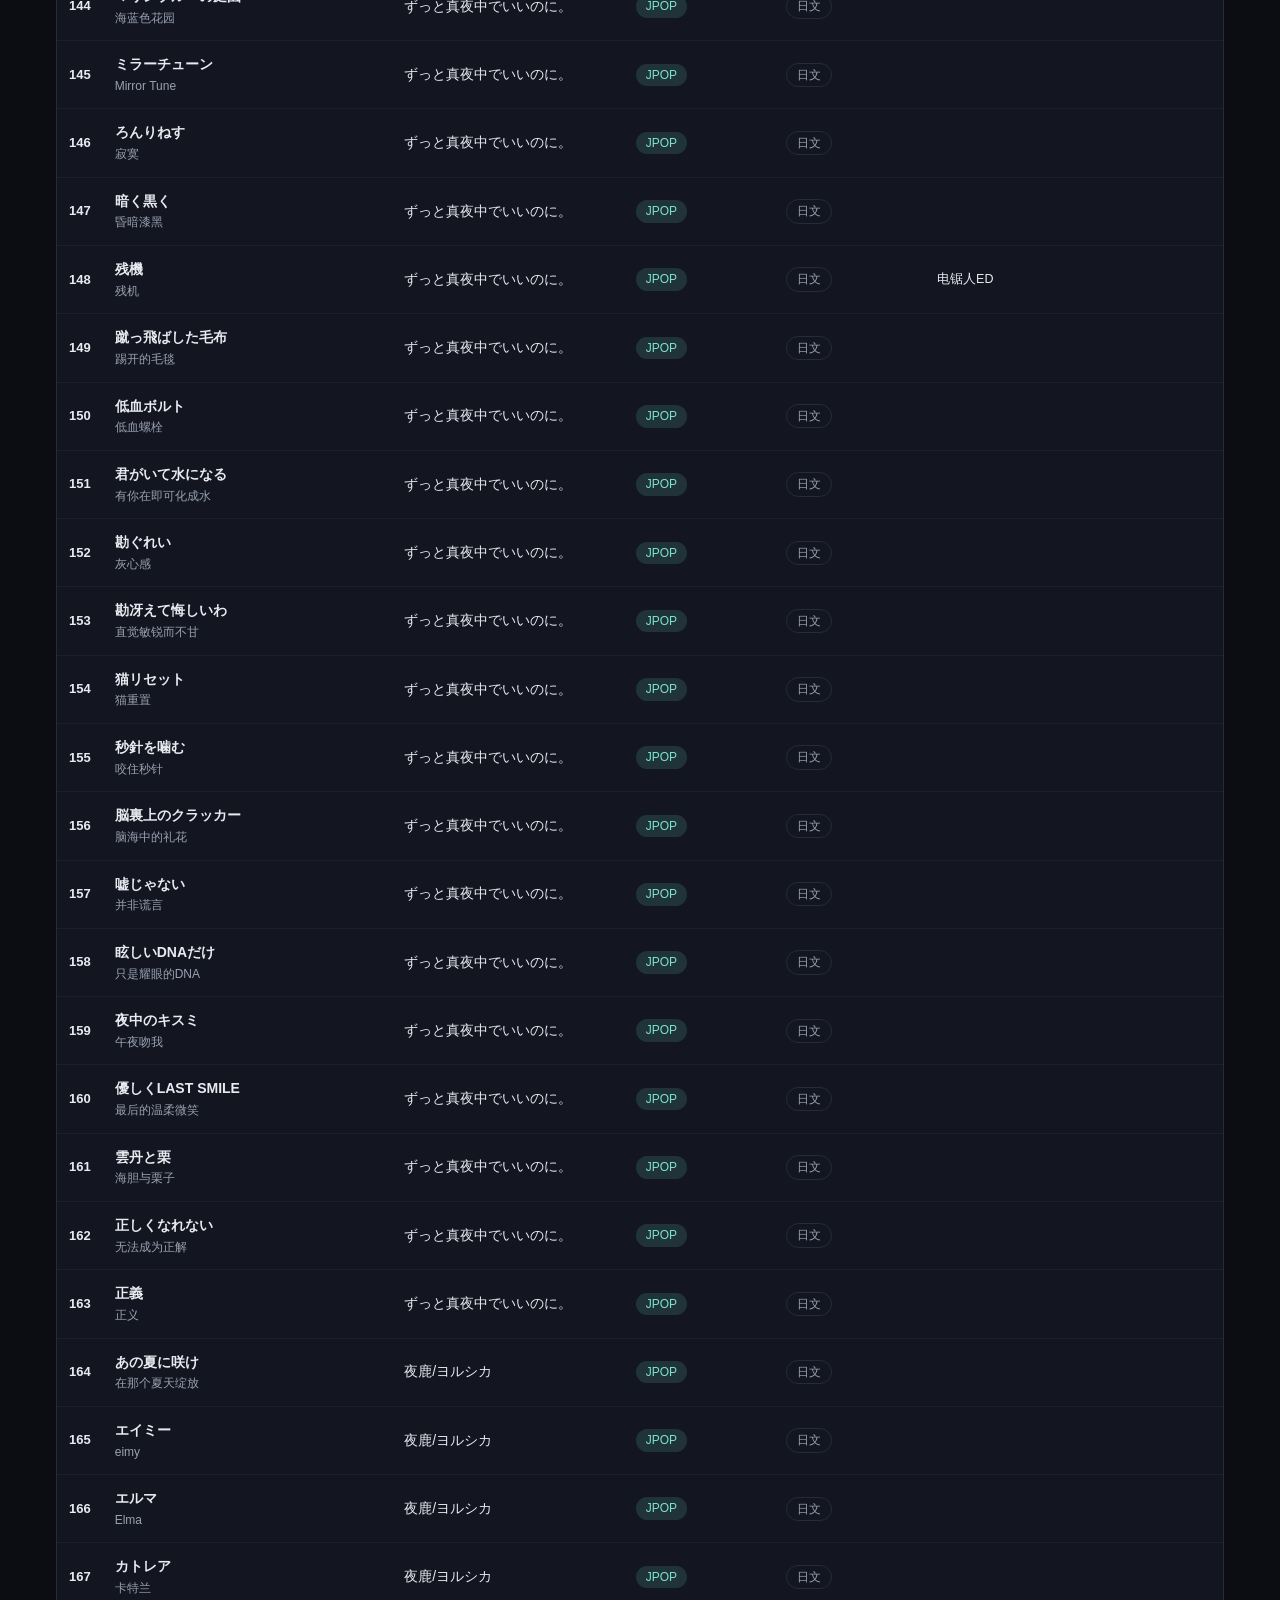
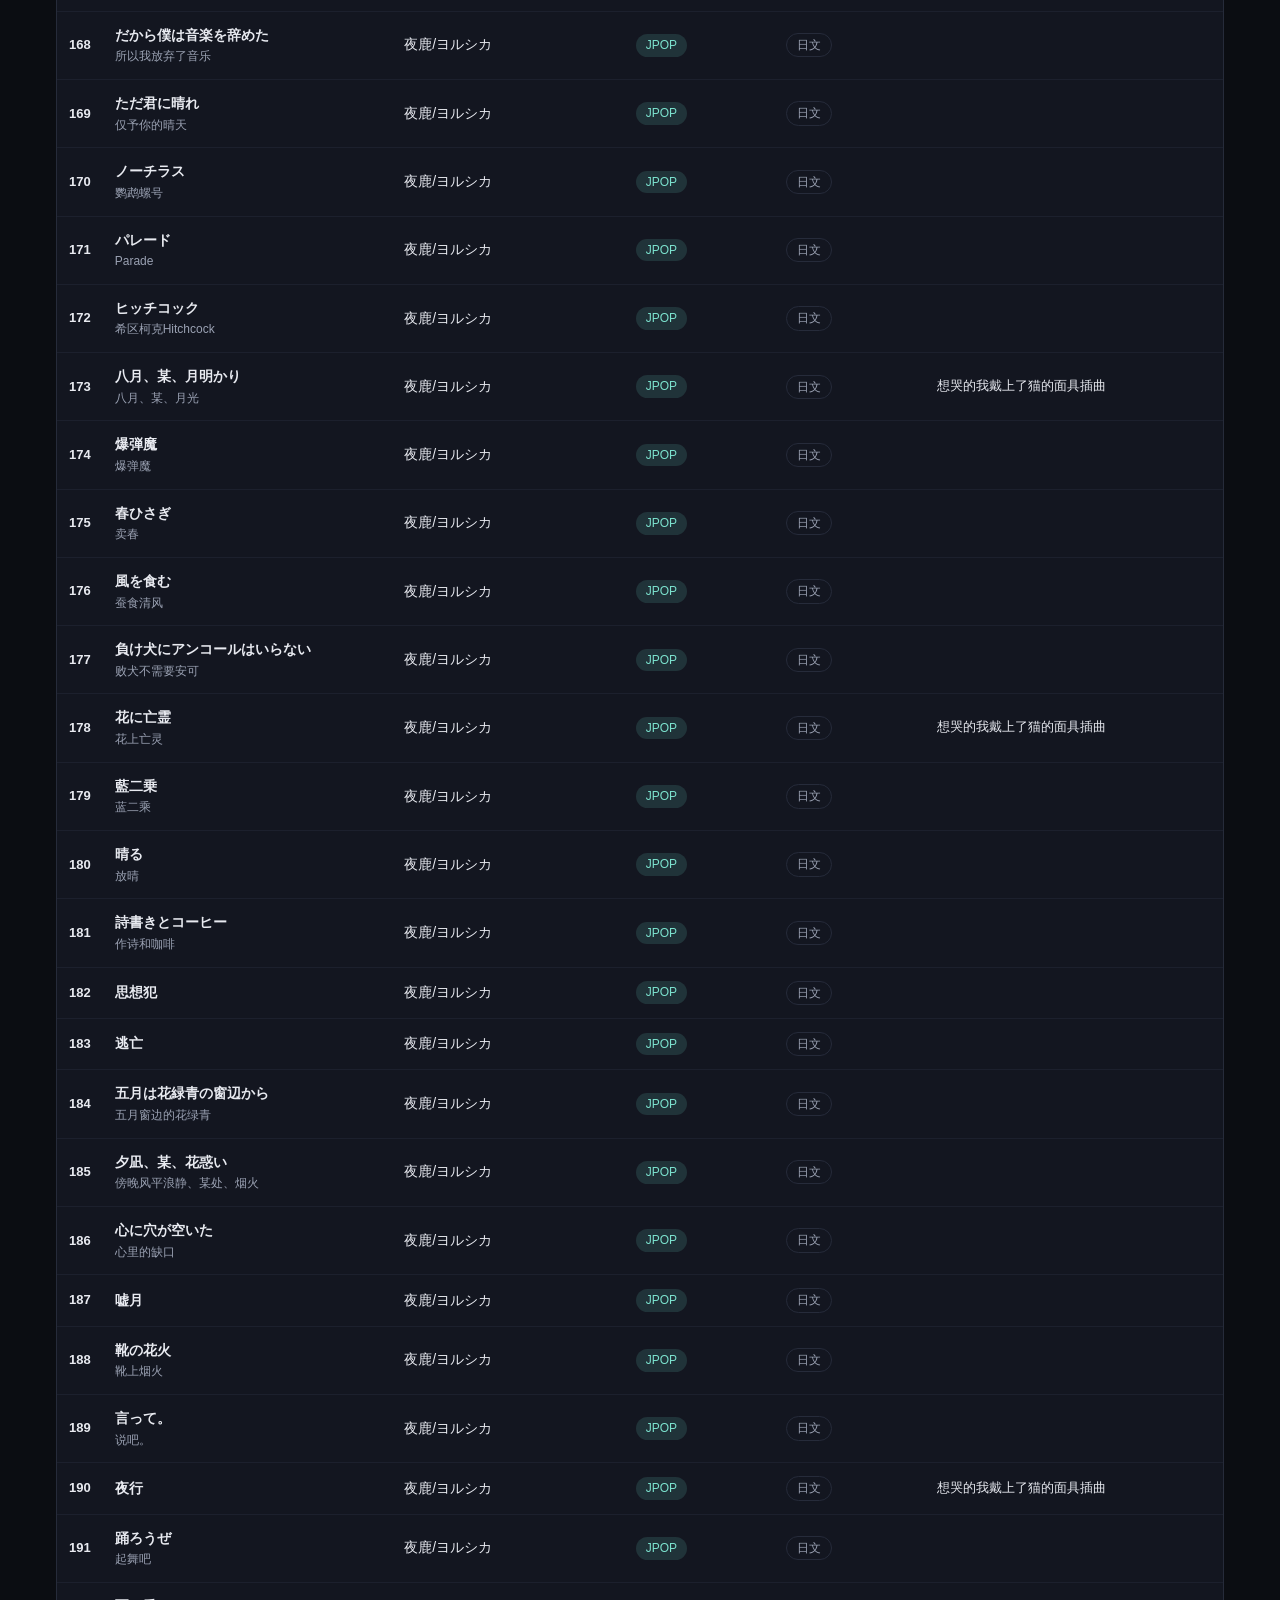
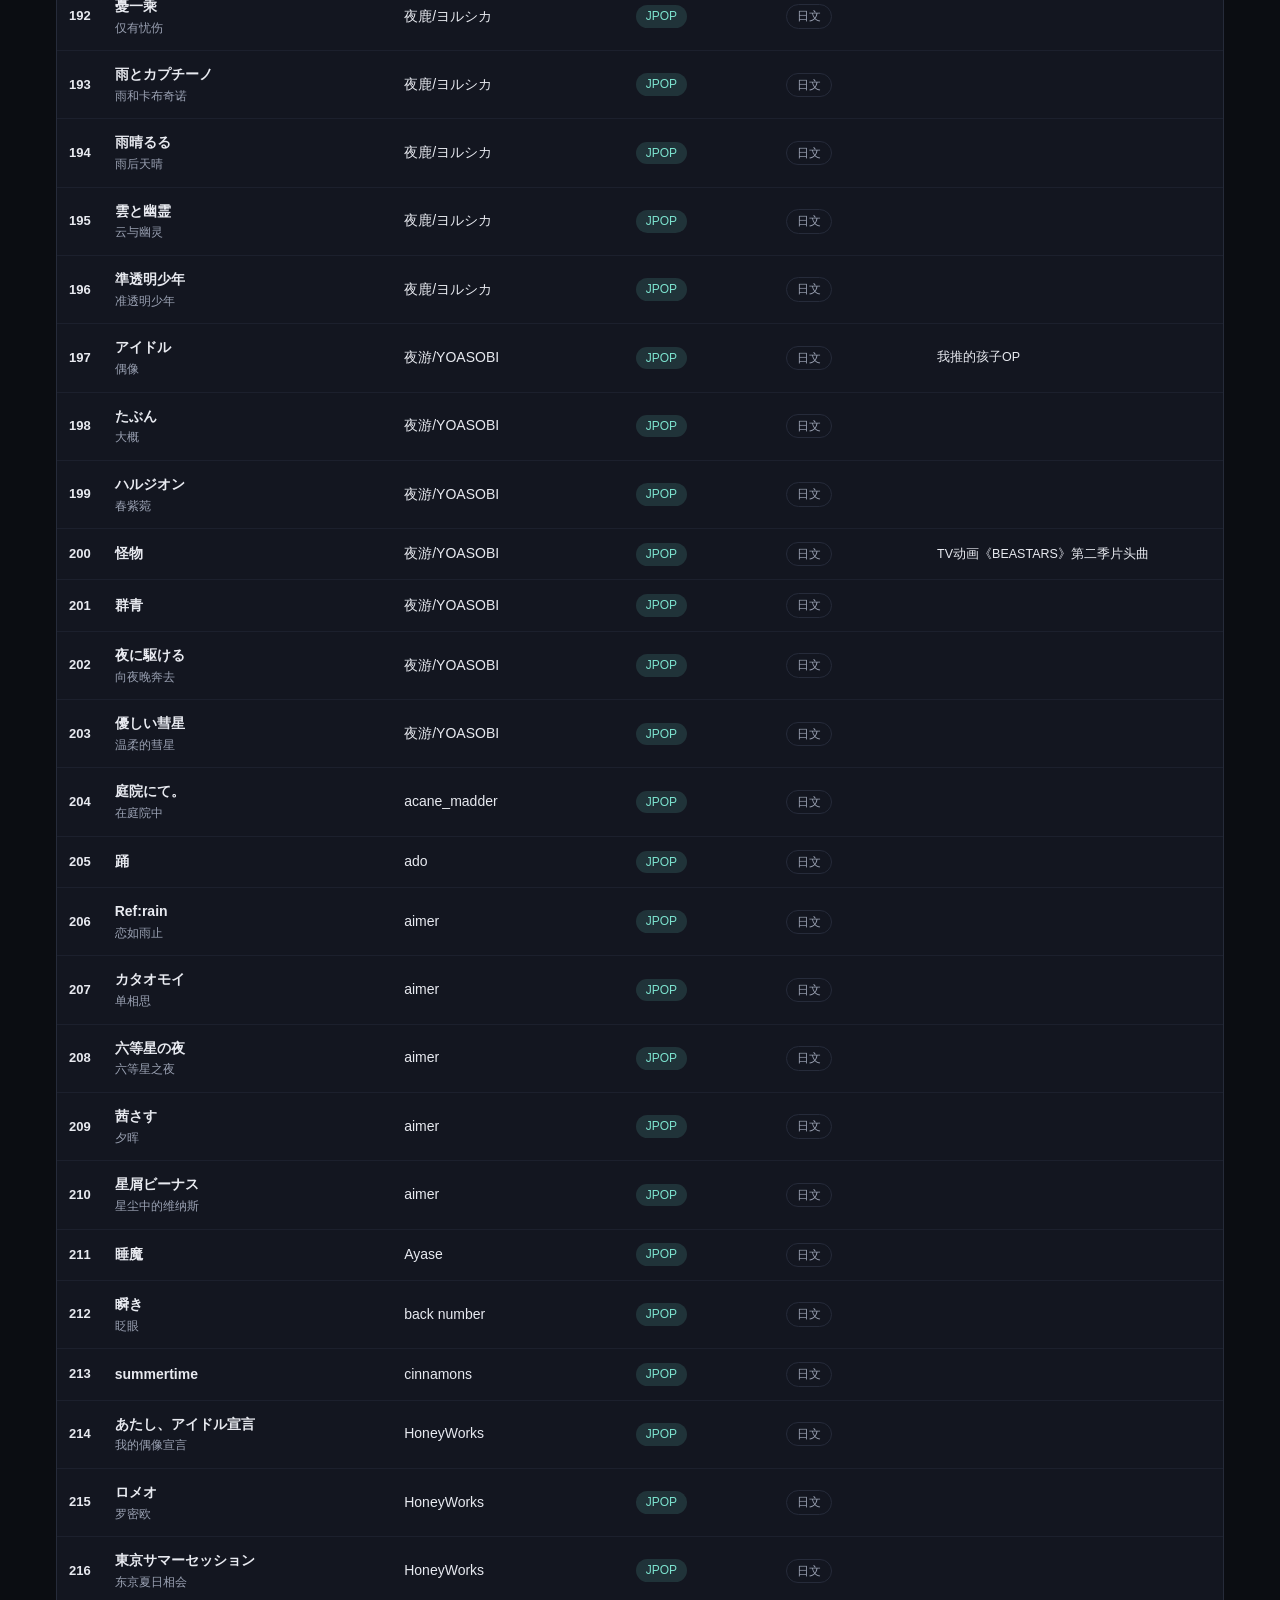
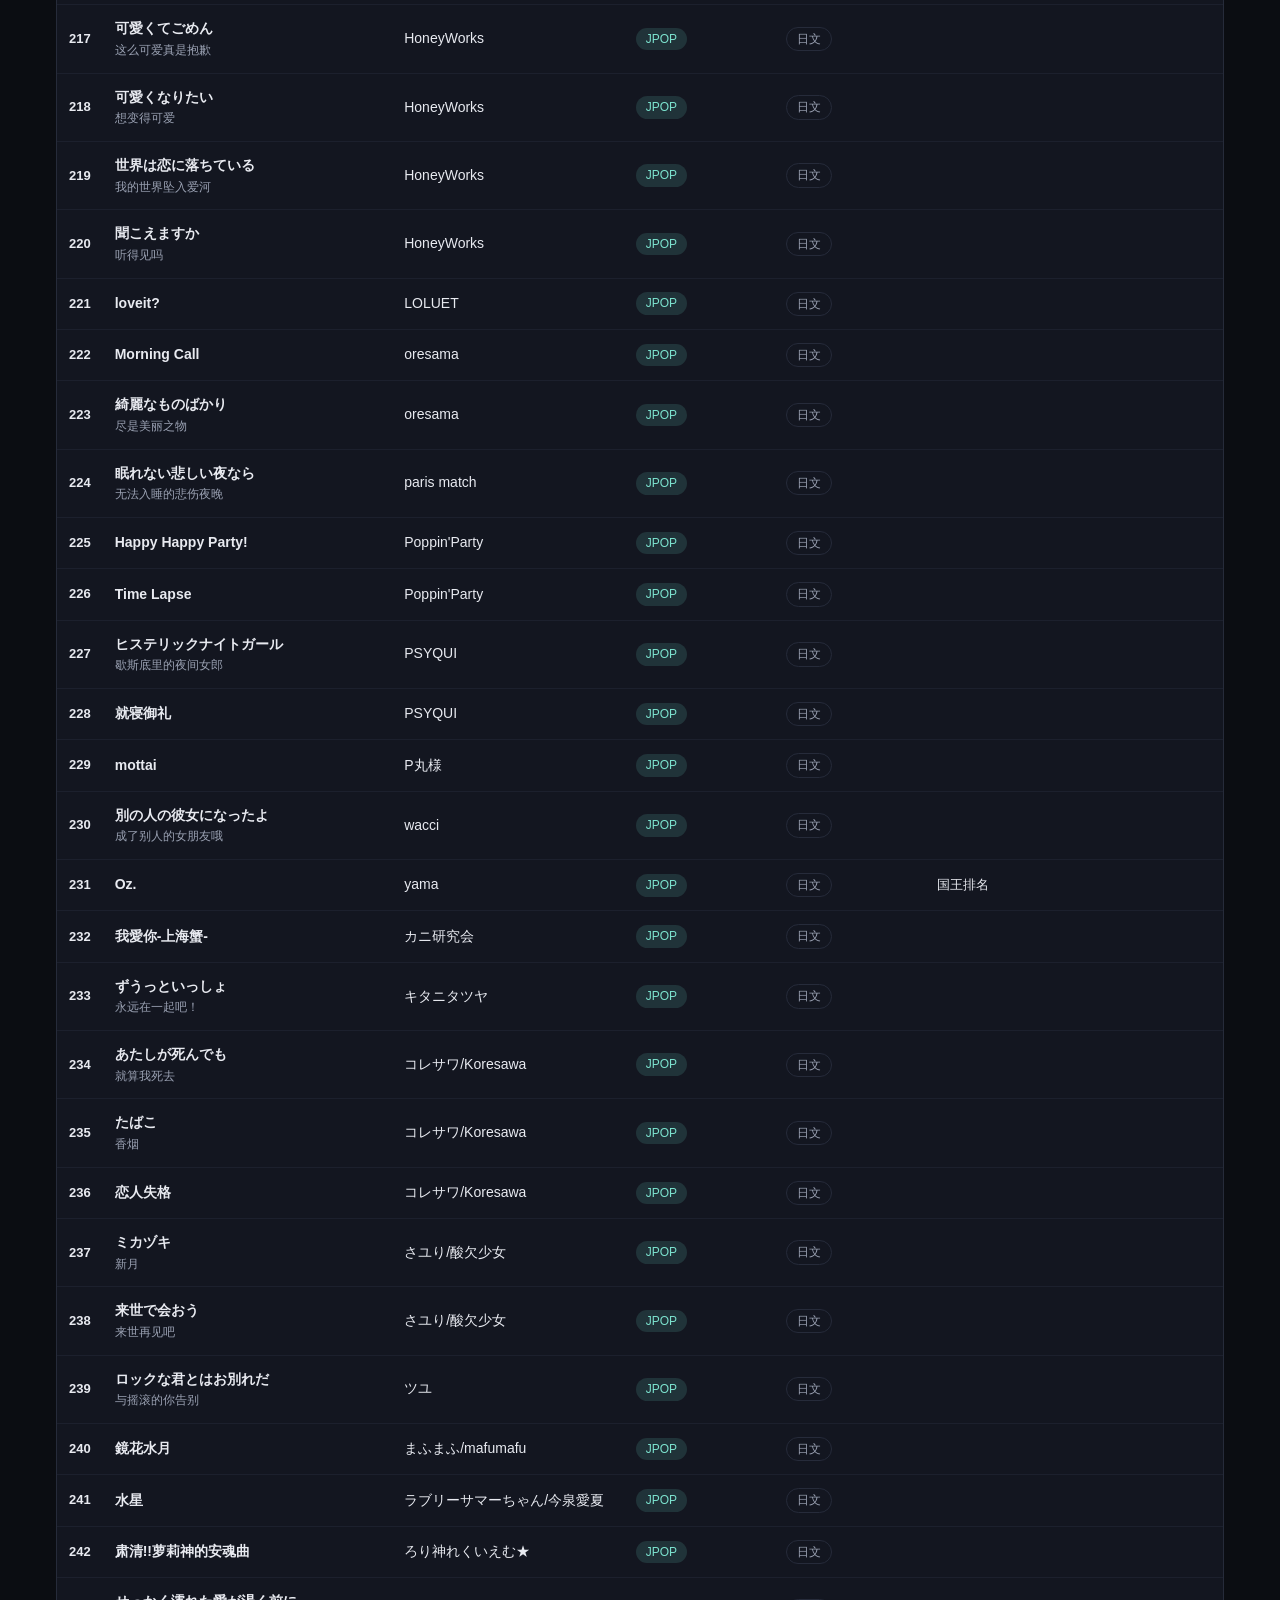
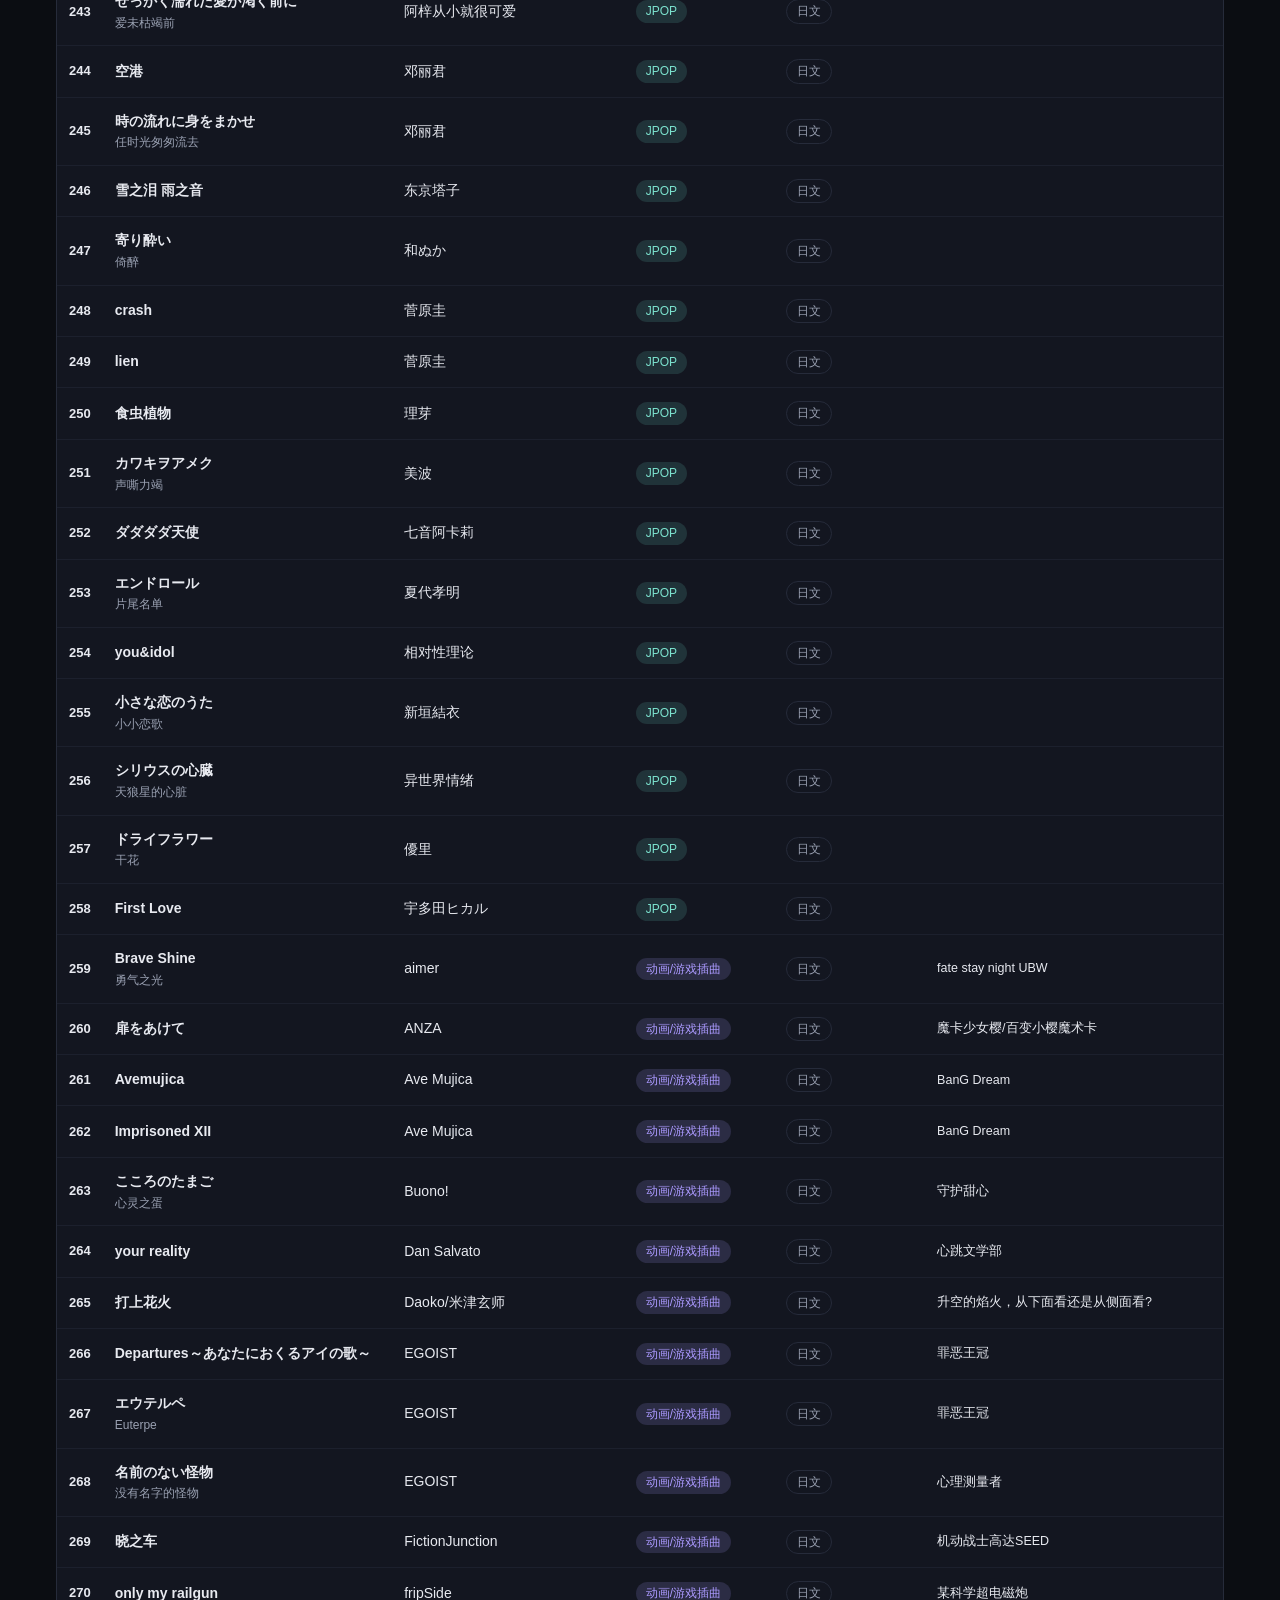
==== commit de343855: "Add files via upload" ====
--- a/index.html
+++ b/index.html
@@ -98,6 +98,7 @@
   <button id="themeToggle" class="theme-toggle" type="button" aria-label="切换深浅色模式"
     onclick="var d=document.documentElement,l=d.classList.toggle('light');try{localStorage.setItem('theme',l?'light':'dark')}catch(e){};this.classList.remove('swing');void this.offsetWidth;this.classList.add('swing')">
     <span class="tt-cord" aria-hidden="true"></span>
+    <span class="tt-hint" aria-hidden="true"><span class="tt-hint-text">💡 开关灯点这儿</span><i class="tt-dash"></i></span>
     <span class="tt-ring" aria-hidden="true"></span>
     <span class="tt-bead" aria-hidden="true"></span>
   </button>
--- a/style.css
+++ b/style.css
@@ -22,6 +22,32 @@
   color: var(--text);
   min-height: 100vh;
   overflow-x: hidden;
+}
+
+/* ========== 背景（纯 CSS 渐变 + 噪点质感，深浅色均不再使用图案图片） ========== */
+/* 图片层/蒙层/光晕层统一停用 */
+.bg-image, .bg-overlay, .glow { display: none !important; }
+
+/* 深色：近黑底 + 三处柔和色晕 + 细腻噪点（!important 覆盖 JS 写入的内联底色） */
+body {
+  /* 优先取系统里更圆润现代的中文字体（鸿蒙/小米/苹方），回退雅黑 */
+  font-family: -apple-system, "HarmonyOS Sans SC", "MiSans", "PingFang SC",
+    "Hiragino Sans GB", "Microsoft YaHei", "Segoe UI", sans-serif;
+  background:
+    radial-gradient(900px 600px at 12% -6%, rgba(124, 227, 207, 0.07), transparent 62%),
+    radial-gradient(820px 560px at 92% -2%, rgba(242, 160, 180, 0.06), transparent 62%),
+    radial-gradient(1300px 900px at 50% 112%, rgba(96, 120, 180, 0.07), transparent 66%),
+    #0b0d12 !important;
+}
+/* 噪点质感层（内联 SVG feTurbulence，无需外部文件） */
+body::before {
+  content: "";
+  position: fixed;
+  inset: 0;
+  z-index: -1;
+  pointer-events: none;
+  background-image: url("data:image/svg+xml,%3Csvg xmlns='http://www.w3.org/2000/svg' width='180' height='180'%3E%3Cfilter id='n'%3E%3CfeTurbulence type='fractalNoise' baseFrequency='0.85' numOctaves='3' stitchTiles='stitch'/%3E%3CfeColorMatrix type='saturate' values='0'/%3E%3C/filter%3E%3Crect width='180' height='180' filter='url(%23n)'/%3E%3C/svg%3E");
+  opacity: 0.05;
 }
 
 /* ========== 复制成功提示（toast） ========== */
@@ -86,6 +112,35 @@
 }
 html.light .tt-cord { border-left-color: rgba(201, 95, 123, 0.6); }
 html.light .tt-ring { background: var(--accent); }
+/* 提示牌：虚线引出 + 圆角小标签（点击标签同样可切换） */
+.tt-hint {
+  position: absolute;
+  top: 30px;
+  right: 100%;
+  margin-right: 4px;
+  display: flex;
+  align-items: center;
+  gap: 6px;
+}
+.tt-hint-text {
+  padding: 2px 9px;
+  font-size: 12px;
+  line-height: 1.6;
+  color: var(--text-light);
+  background: rgba(21, 24, 35, 0.6);
+  border: 1px solid var(--border);
+  border-radius: 999px;
+  white-space: nowrap;
+  -webkit-backdrop-filter: blur(8px);
+  backdrop-filter: blur(8px);
+}
+html.light .tt-hint-text { background: rgba(255, 253, 248, 0.8); }
+.tt-dash {
+  width: 22px;
+  height: 0;
+  border-top: 1.5px dashed rgba(242, 160, 180, 0.7);
+}
+html.light .tt-dash { border-top-color: rgba(201, 95, 123, 0.6); }
 /* 点击后拉绳摆动一下 */
 .theme-toggle.swing { animation: tt-swing 0.7s ease-in-out; }
 @keyframes tt-swing {
@@ -354,6 +409,7 @@
   min-width: 860px;           /* 低于此宽度出现横向滚动条 */
   border-collapse: collapse;
   font-size: 14px;
+  line-height: 1.55;
 }
 .song-table thead th {
   position: sticky;
@@ -378,7 +434,7 @@
   background: rgba(124, 227, 207, 0.05);
 }
 .song-table td {
-  padding: 10px 12px;
+  padding: 13px 12px;         /* 行高稍高一点，阅读更松弛 */
   vertical-align: middle;
   color: var(--text);
 }
@@ -389,6 +445,39 @@
 @keyframes rowFlash {
   0%, 100% { background: transparent; }
   50% { background: rgba(242, 160, 180, 0.22); }
+}
+
+/* 悬停：左侧浮现竖色条（仿参考图的 04 行效果） */
+@media (hover: hover) {
+  .song-table tbody tr:hover td:first-child {
+    box-shadow: inset 3px 0 0 var(--accent);
+  }
+}
+
+/* 语言描边小胶囊 */
+.lang-tag {
+  display: inline-block;
+  padding: 1px 10px;
+  font-size: 12px;
+  line-height: 1.7;
+  border: 1px solid var(--border);
+  border-radius: 999px;
+  color: var(--text-light);
+  white-space: nowrap;
+}
+
+/* 悬停浮现的「复制」小图标（行尾） */
+.copy-hint {
+  display: inline-block;
+  margin-left: 10px;
+  color: var(--text-light);
+  opacity: 0;
+  transition: opacity 0.15s, color 0.15s;
+  vertical-align: middle;
+}
+.copy-hint svg { width: 15px; height: 15px; display: block; }
+@media (hover: hover) {
+  .song-table tbody tr:hover .copy-hint { opacity: 0.85; color: var(--primary); }
 }
 
 /* 有图片背景时表格略带透明感 */
@@ -481,11 +570,14 @@
   --text-light: #8b8f97;
   --border: #e5ddcd;
 }
-/* 浅色不要背景图案：背景图/蒙层/氛围光晕全部隐藏 */
-html.light body { background: var(--bg) !important; } /* !important 盖过 site.json 写入的内联底色 */
-html.light body.has-bg-image .bg-image,
-html.light body.has-bg-image .bg-overlay,
-html.light .glow { display: none; }
+/* 浅色不要背景图案：图片层/光晕已全局停用，这里补上浅色底 + 极淡噪点 */
+html.light body {
+  background:
+    radial-gradient(900px 600px at 12% -6%, rgba(47, 158, 138, 0.07), transparent 62%),
+    radial-gradient(820px 560px at 92% -2%, rgba(201, 95, 123, 0.05), transparent 62%),
+    var(--bg) !important;
+}
+html.light body::before { opacity: 0.035; }
 /* 组件逐一适配 */
 html.light .header h1 {
   background: linear-gradient(120deg, #17705f, #4a4f57 55%, #b34e68);
@@ -565,12 +657,11 @@
   .search-icon { left: 12px; font-size: 13px; }
   .toolbar { margin-bottom: 10px; }
 
-  /* 随机一首/复制提示：垂直居中显示（底部/顶部方案均被环境盖住，
-     改屏幕正中确保可见；出现时从中心上方 16px 滑入） */
+  /* 随机一首/复制提示：中间靠下显示 */
   .toast {
-    top: 50%;
+    top: 62%;
     bottom: auto;
-    transform: translateX(-50%) translateY(calc(-50% - 16px));
+    transform: translateX(-50%) translateY(calc(-50% - 12px));
   }
   .toast.show { transform: translateX(-50%) translateY(-50%); }
   .table-wrap { border-radius: 12px; position: relative; }
@@ -581,12 +672,28 @@
   .tool-btn { padding: 6px 10px; font-size: 12px; border-radius: 9px; white-space: nowrap; }
   .count-info { font-size: 11px; }
 
-  /* 移动端取消顶部固定：搜索框随页面滚动，不再吸顶（此前固定顶端
-     疑似影响底部提示显示，且长列表回顶部不便，由悬浮按钮补足） */
+  /* 移动端吸顶两行：搜索栏 + 表头（表格不再横拖，两者互不干扰） */
   .sticky-area { display: contents; }
+  .search-box {
+    position: sticky;
+    top: 0;
+    z-index: 60;
+  }
+  .search-box.stuck {
+    background: rgba(11, 13, 18, 0.88);
+    -webkit-backdrop-filter: blur(12px);
+    backdrop-filter: blur(12px);
+    box-shadow: 0 10px 24px rgba(0, 0, 0, 0.45);
+    border: 1px solid var(--border);
+  }
 
   /* 头部标题避开右上角悬浮的主题开关 */
   .header { padding-right: 44px; }
+
+  /* 移动端拉绳只在页面顶部：改 absolute 随页面滚走，下滑后即消失；
+     提示牌窄屏不显示 */
+  .theme-toggle { position: absolute; }
+  .tt-hint { display: none; }
 
   /* 表格：# / 歌名(含礼物徽章) / 歌手 / 类型 正好铺满屏宽。
      付费礼物列已取消，表格不再超宽，无需横向拖动 */
@@ -605,19 +712,18 @@
     border-spacing: 0;
     transform: translateX(var(--drag-x, 0px));
   }
-  .song-table thead th { padding: 8px; font-size: 12px; }
-  .song-table td { padding: 7px 8px; overflow: hidden; }
+  .song-table thead th { padding: 8px 6px; font-size: 12px; }
+  .song-table td { padding: 7px 6px; overflow: hidden; }
   /* separate 模式下行边框需落在 td 上 */
   .song-table tbody td { border-bottom: 1px solid rgba(38, 43, 58, 0.55); }
   .song-table tbody tr:last-child td { border-bottom: none; }
   .th-note, .td-note, .th-lang, .td-lang, .th-link, .td-link,
   .th-gift, .td-gift { display: none; }
-  /* 固定列宽：# / 类型 定宽，歌名占剩余空间。
-     序号 42px 完整容纳三位数（fixed 布局列宽含 padding）；
-     类型 122px 完整放下最长标签「动画/游戏插曲」「VOCALOID/ボカロ」 */
-  .song-table th:nth-child(1) { width: 42px; }
-  .song-table th:nth-child(4) { width: 122px; }
-  .song-table th:nth-child(3) { width: 25%; }
+  /* 列宽：# 38px（三位数够用）/ 类型 100px（最长标签放得下）/
+     歌手 24%，其余给歌名；配合 6px 横向内边距，列间距更均衡 */
+  .song-table th:nth-child(1) { width: 38px; }
+  .song-table th:nth-child(4) { width: 100px; }
+  .song-table th:nth-child(3) { width: 24%; }
 
   /* 付费礼物改歌名后徽章：金色圆角描边（参考 SC ¥100 样式） */
   .gift-inline {
@@ -646,7 +752,15 @@
   .back-top svg { width: 19px; height: 19px; }
   .song-table th:nth-child(3) { width: 25%; }
 
-  /* 移动端不再固定表头：随表格一起滚动（≤900px 规则已设 static） */
+  /* 表头（歌名/歌手/类型）吸顶：紧贴吸顶搜索栏下方，top 用 JS 量的
+     --sticky-h，随搜索栏高度自适应 */
+  .song-table thead th {
+    position: sticky;
+    top: var(--sticky-h, 0px);
+    z-index: 45;
+    background: #1a1e2c;
+    border-bottom: 1px solid var(--border);
+  }
 
   /* 长歌名/长歌手名允许换行，避免撑破固定布局 */
   .td-title, .td-artist { overflow-wrap: anywhere; white-space: normal; }
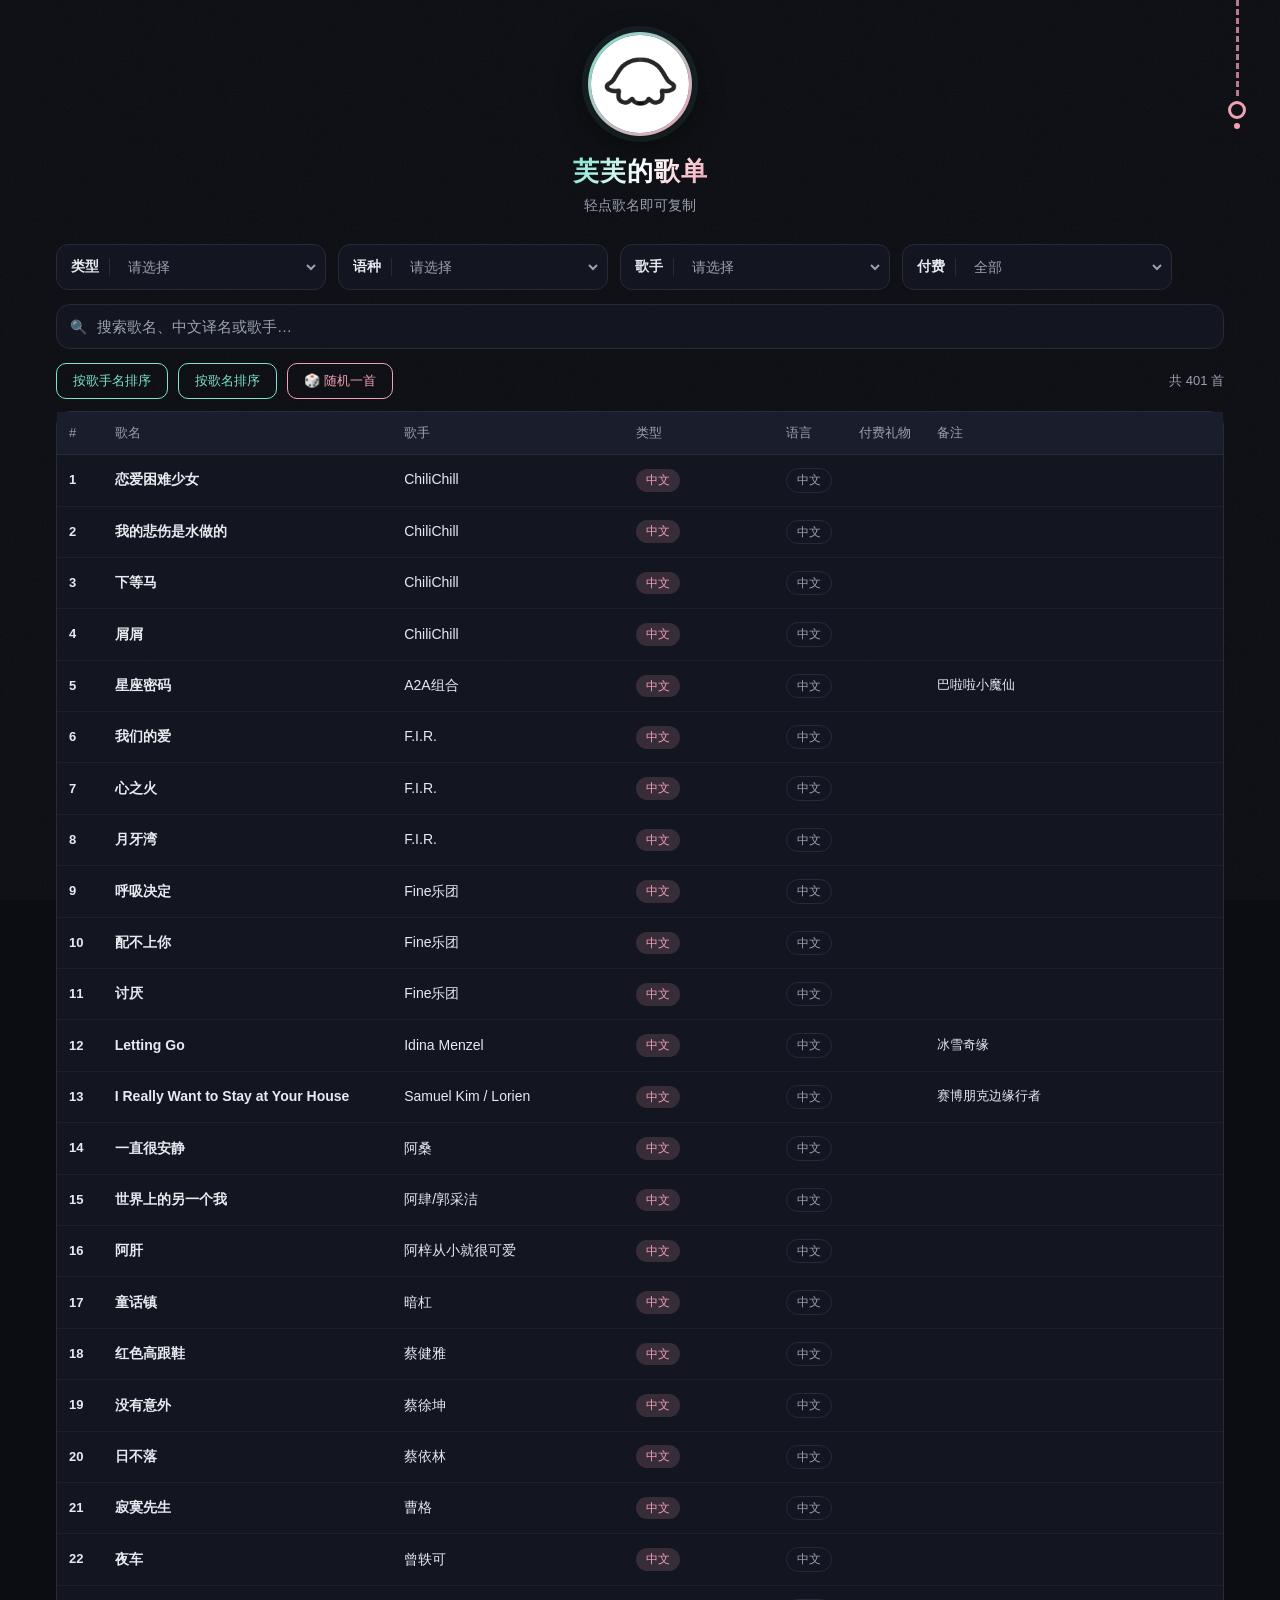
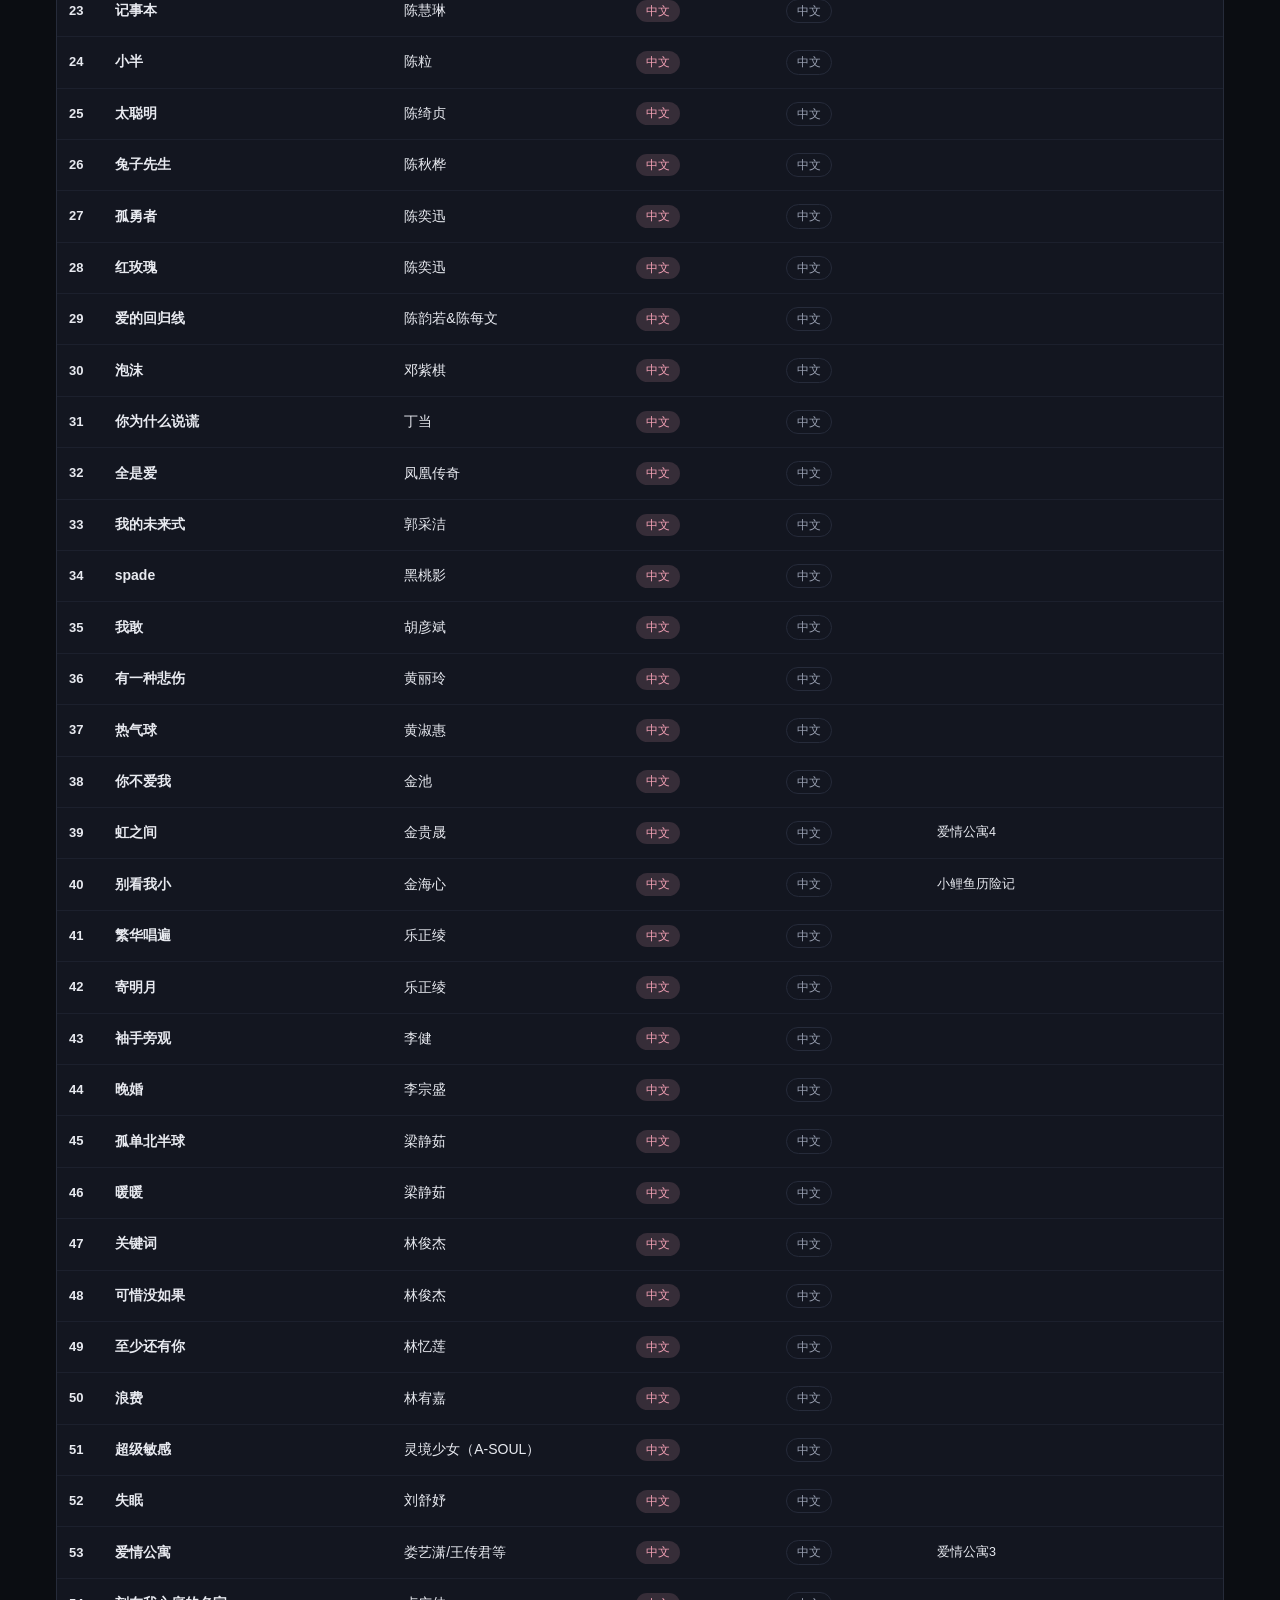
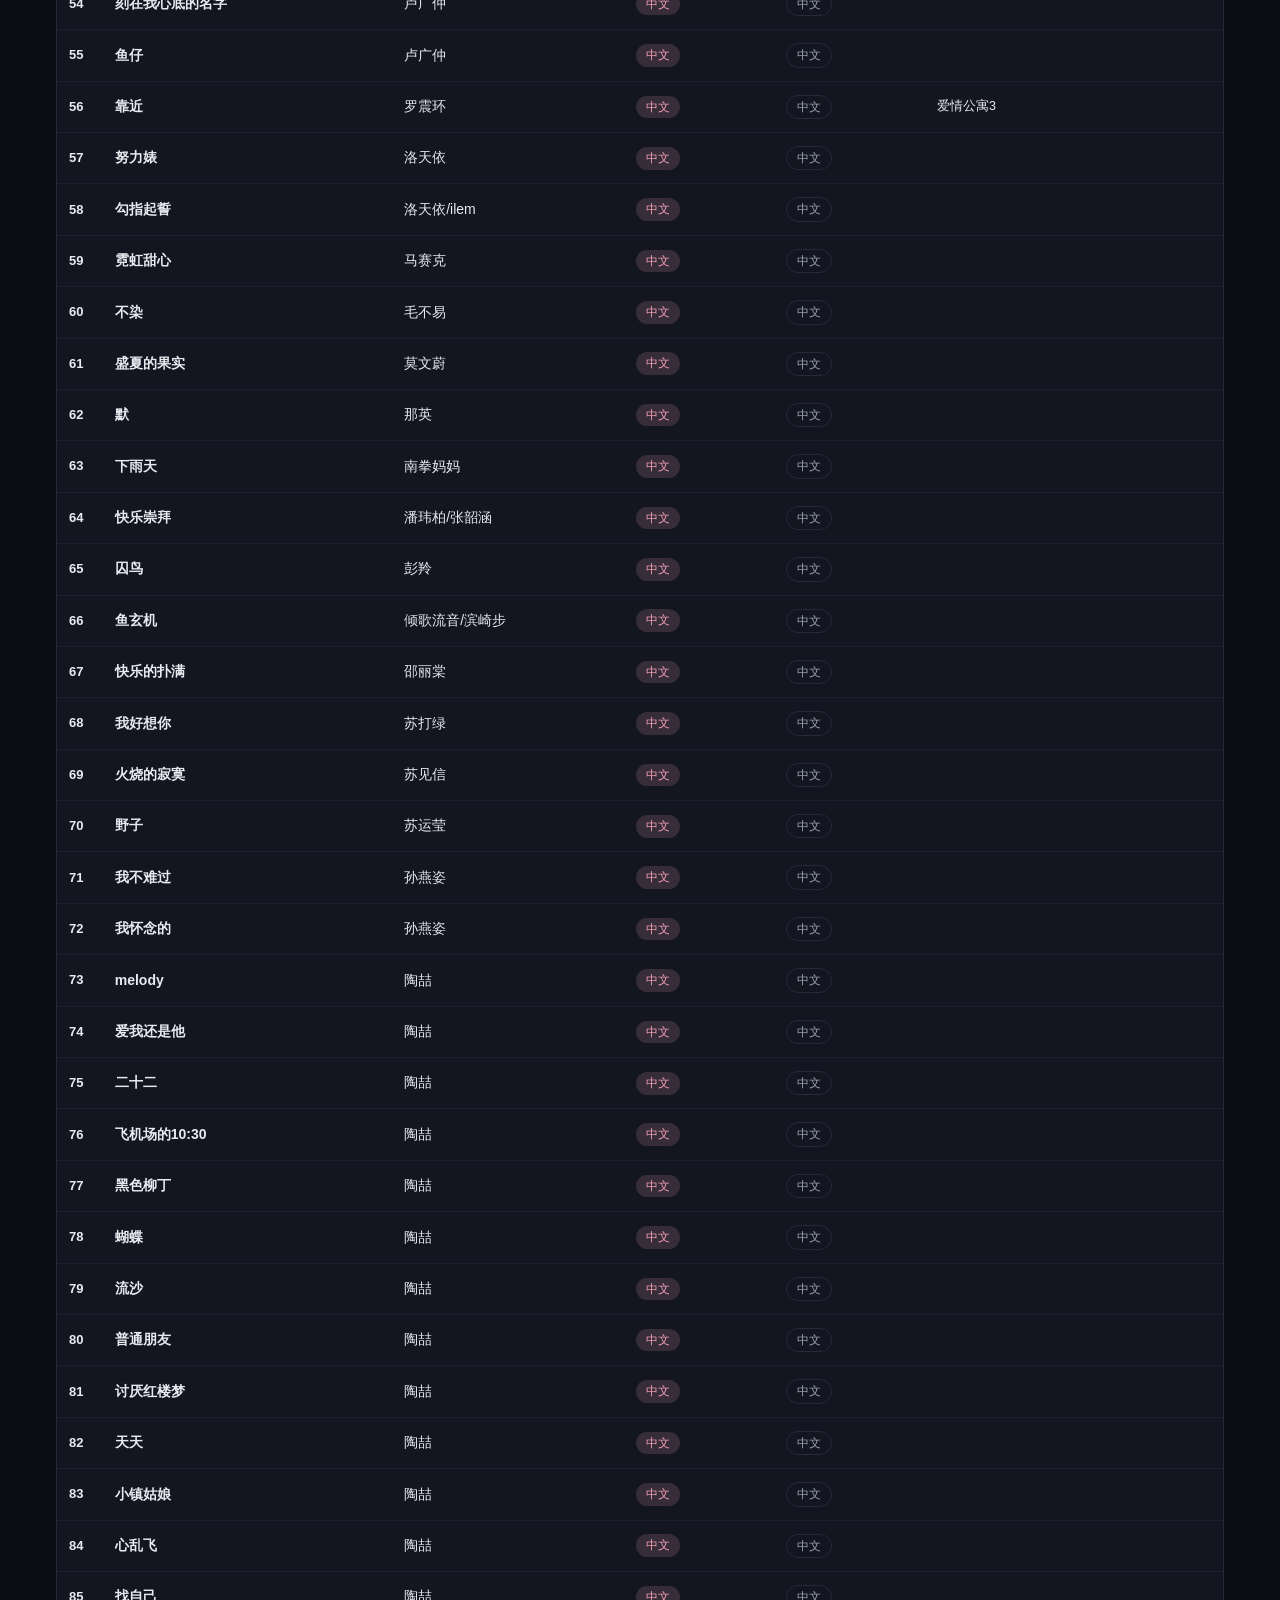
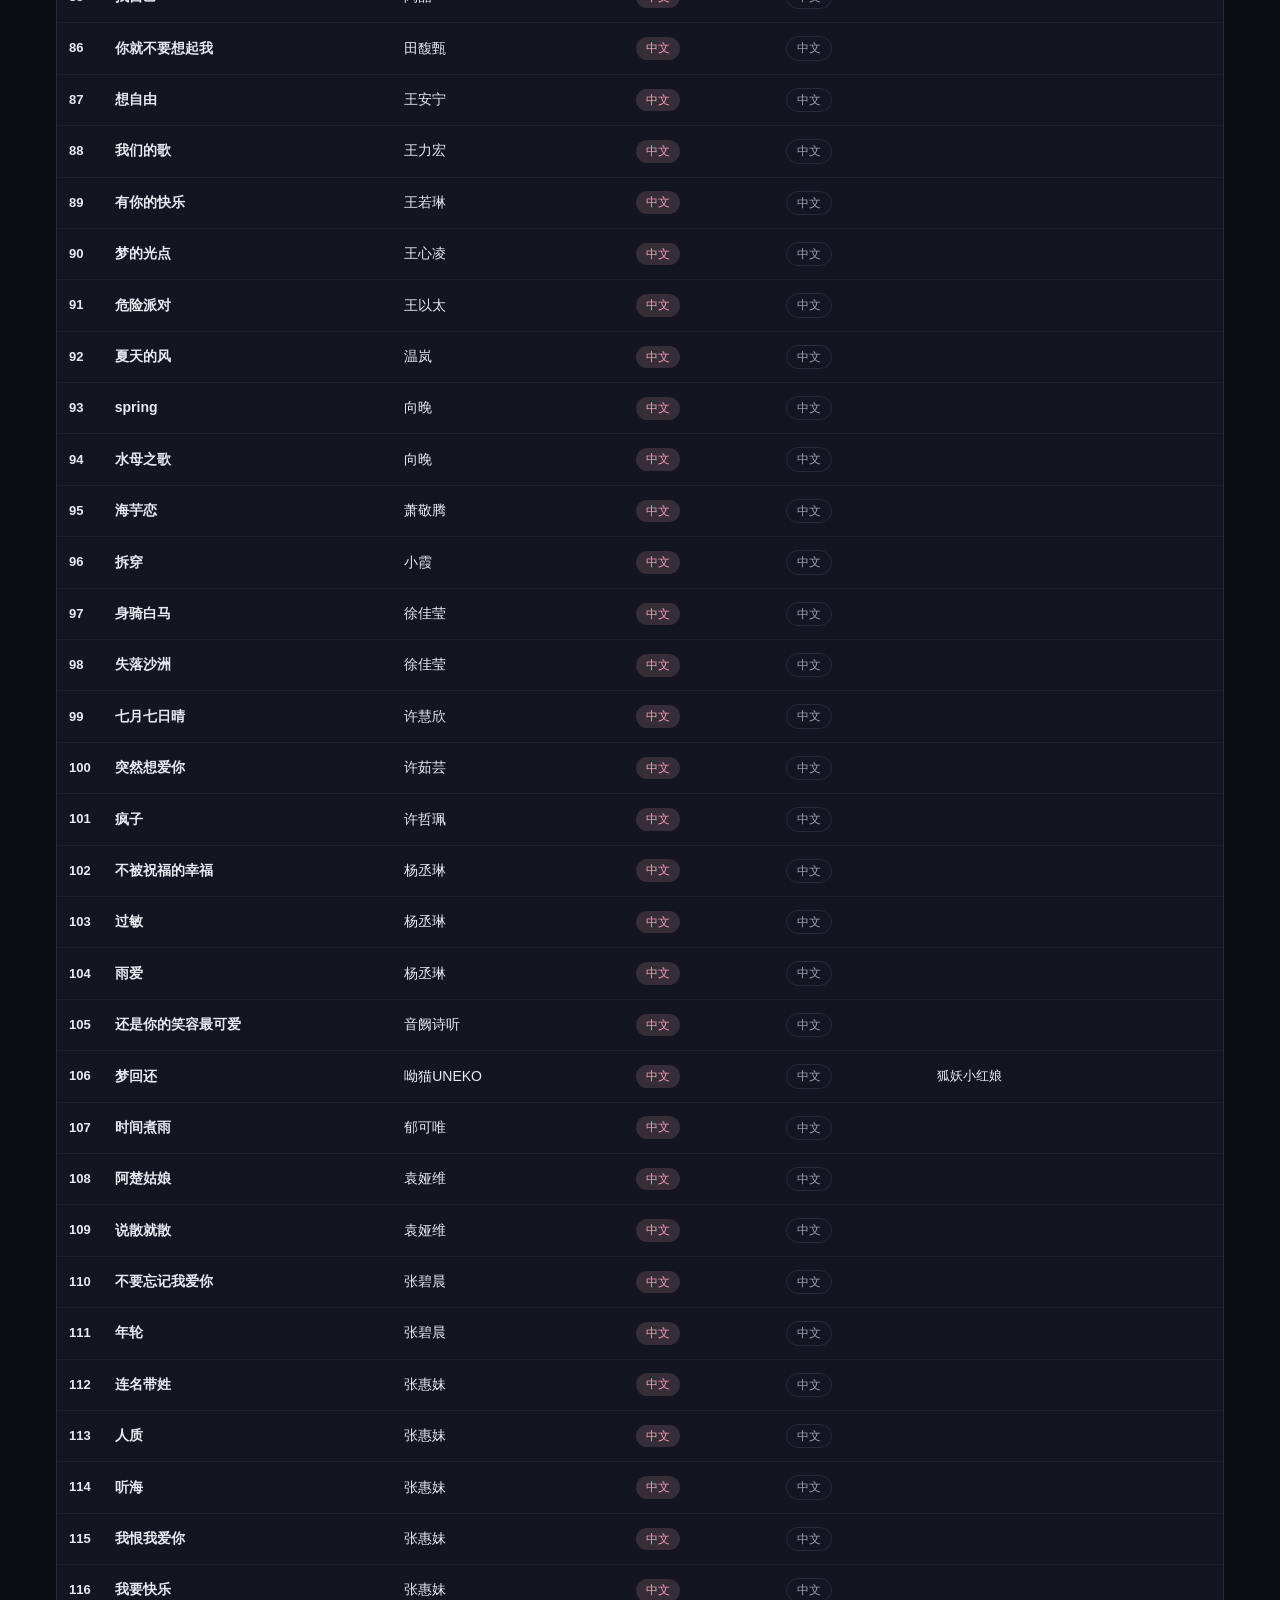
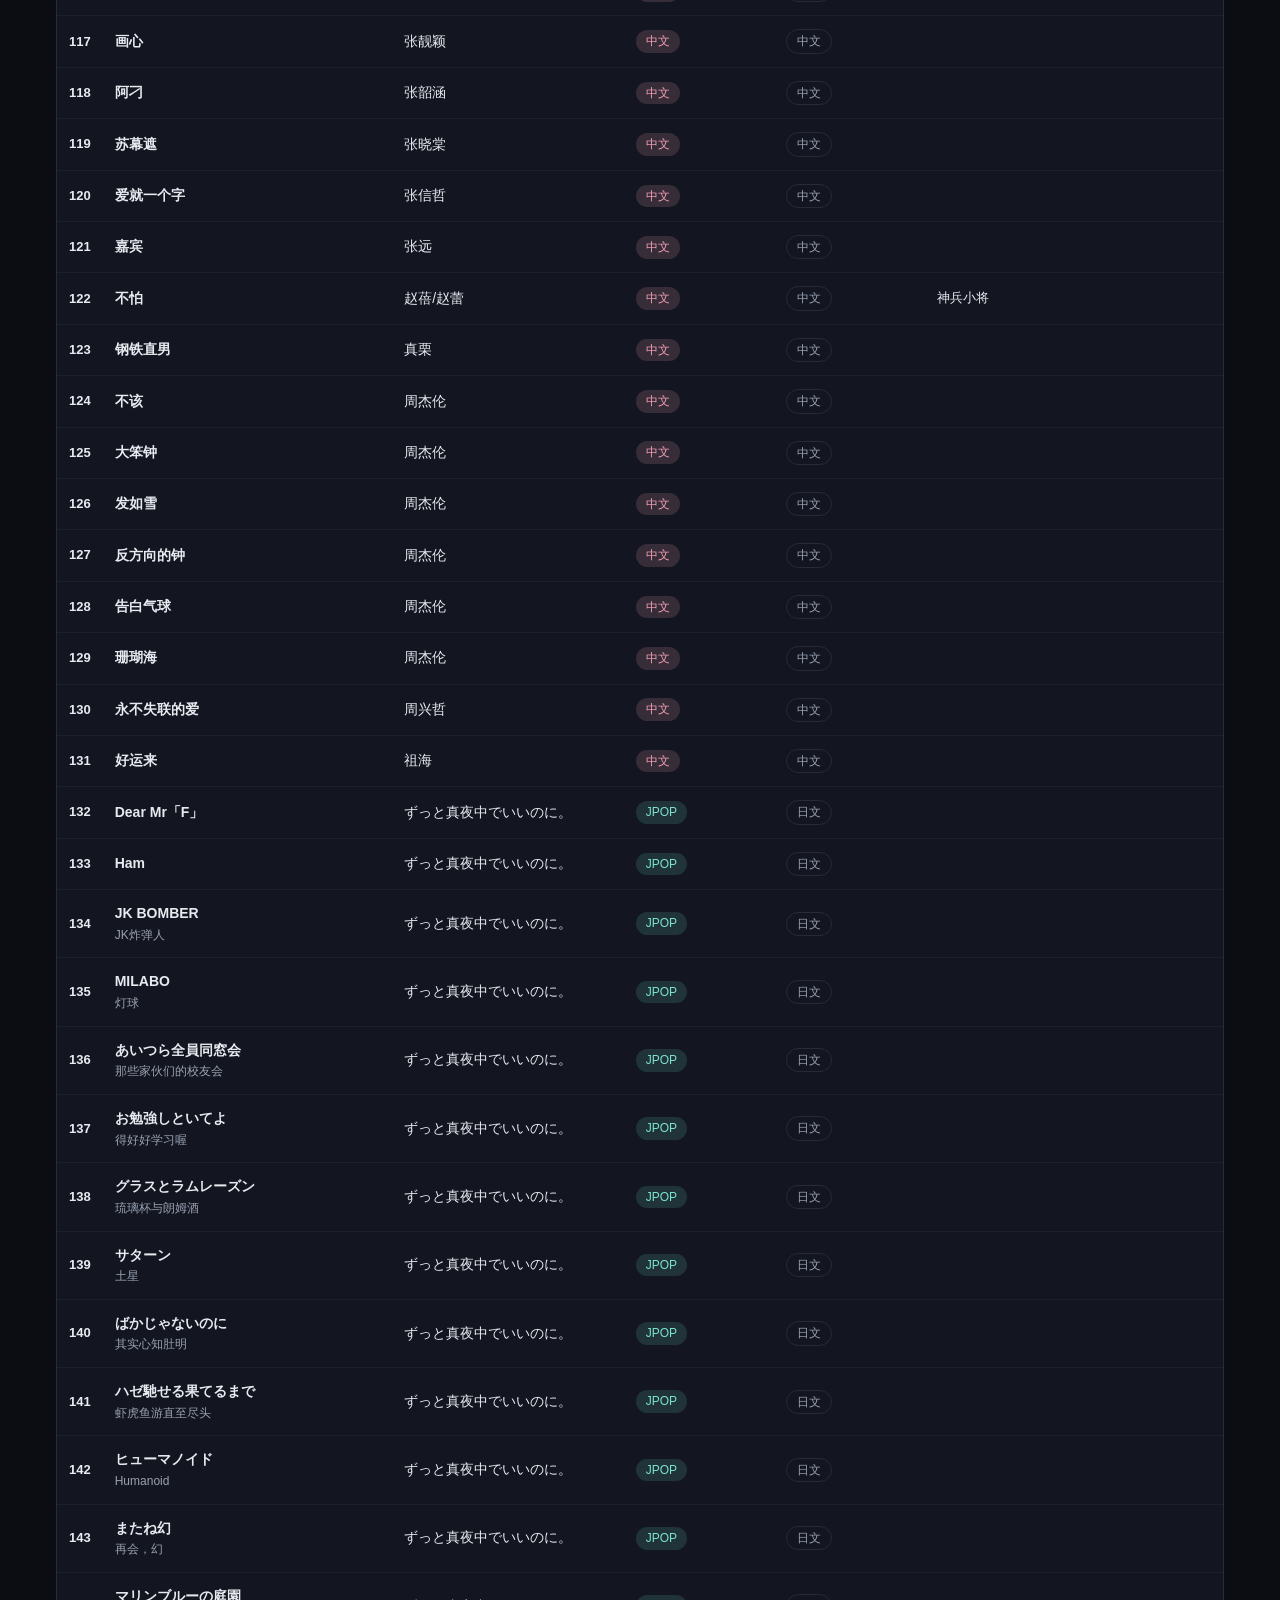
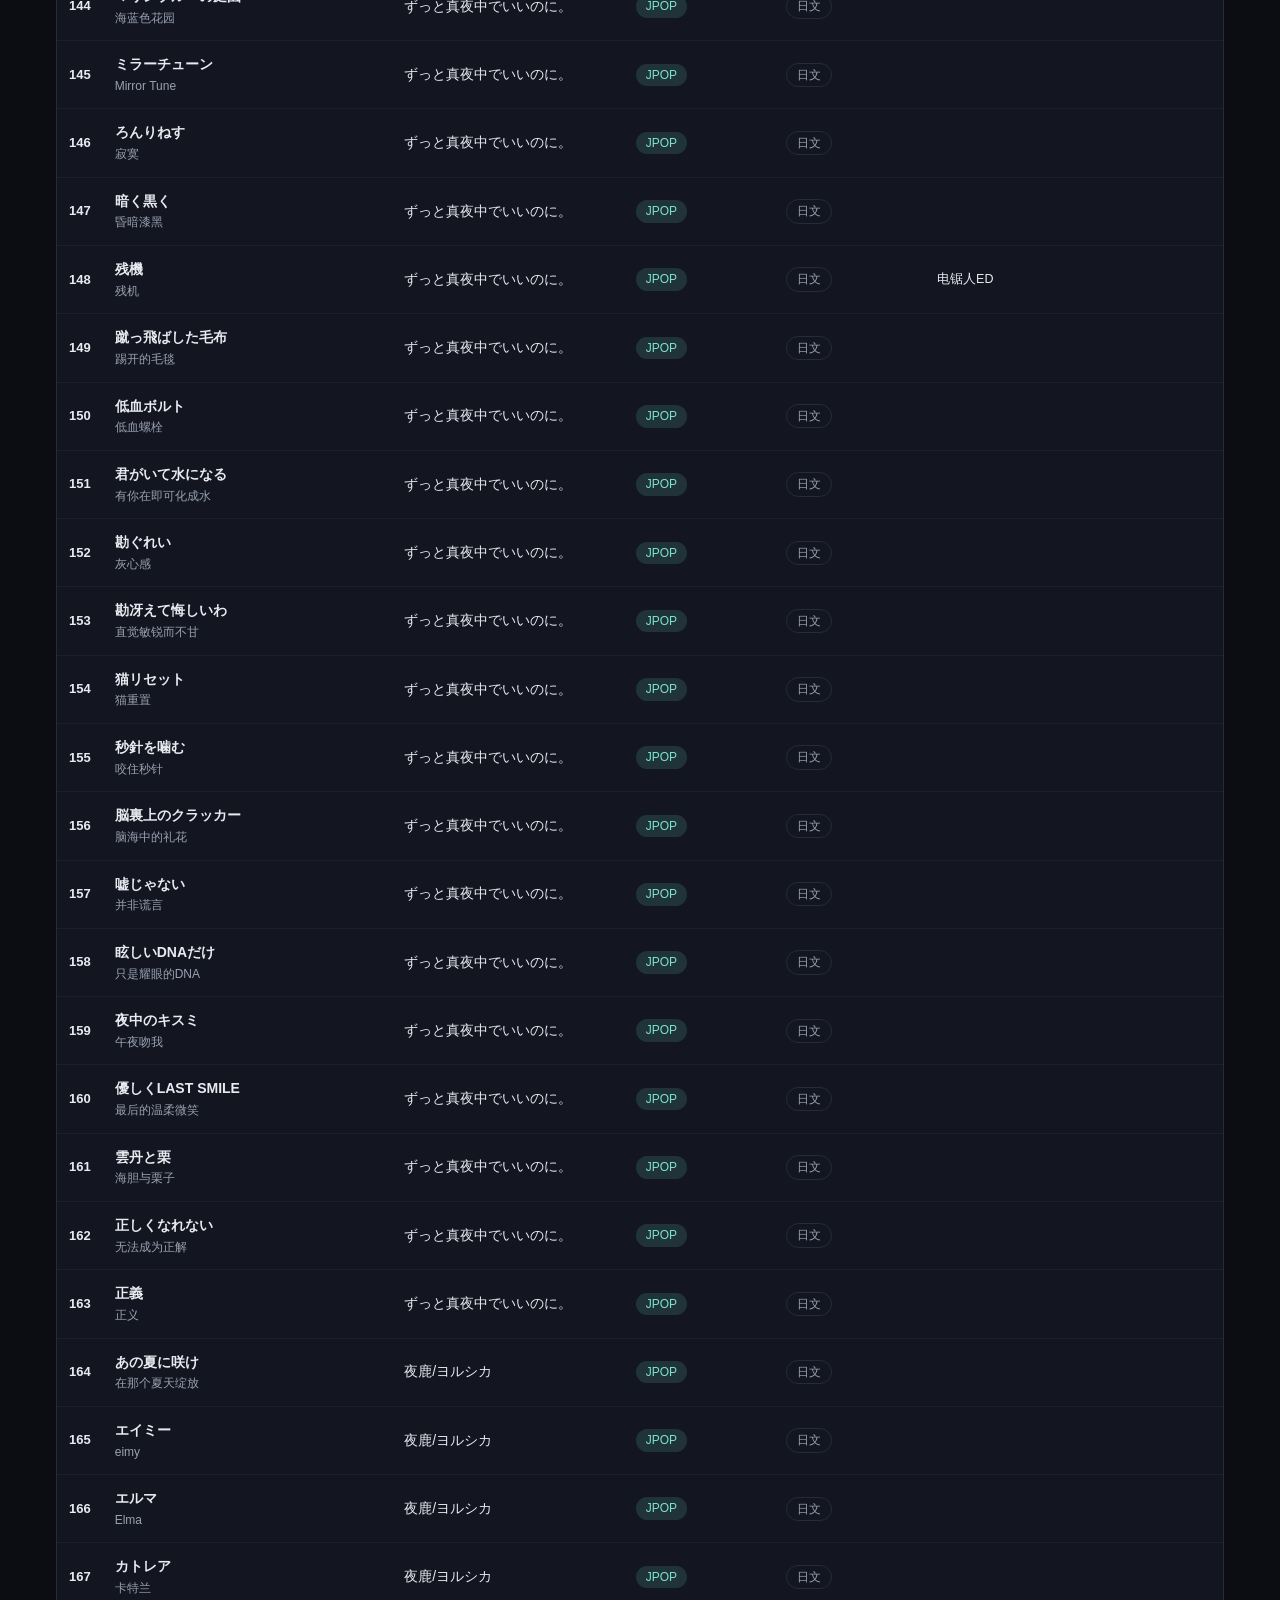
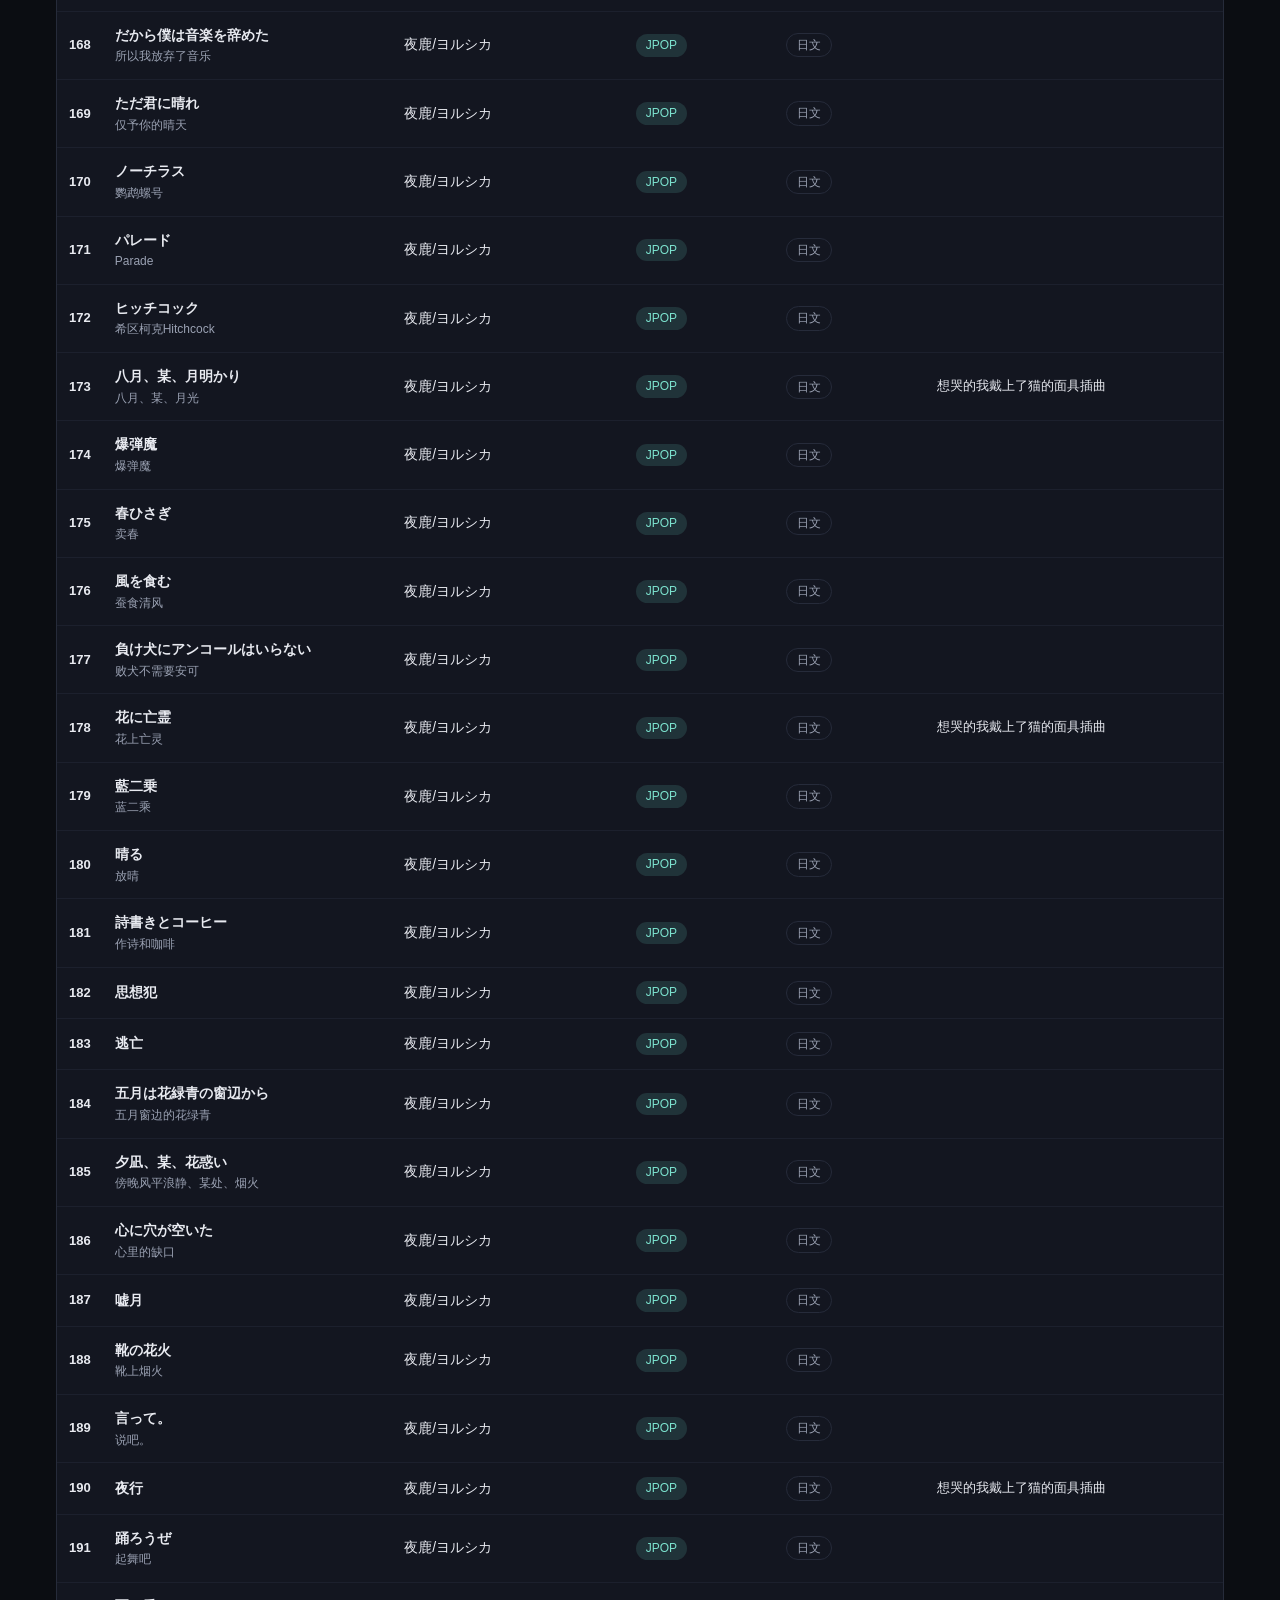
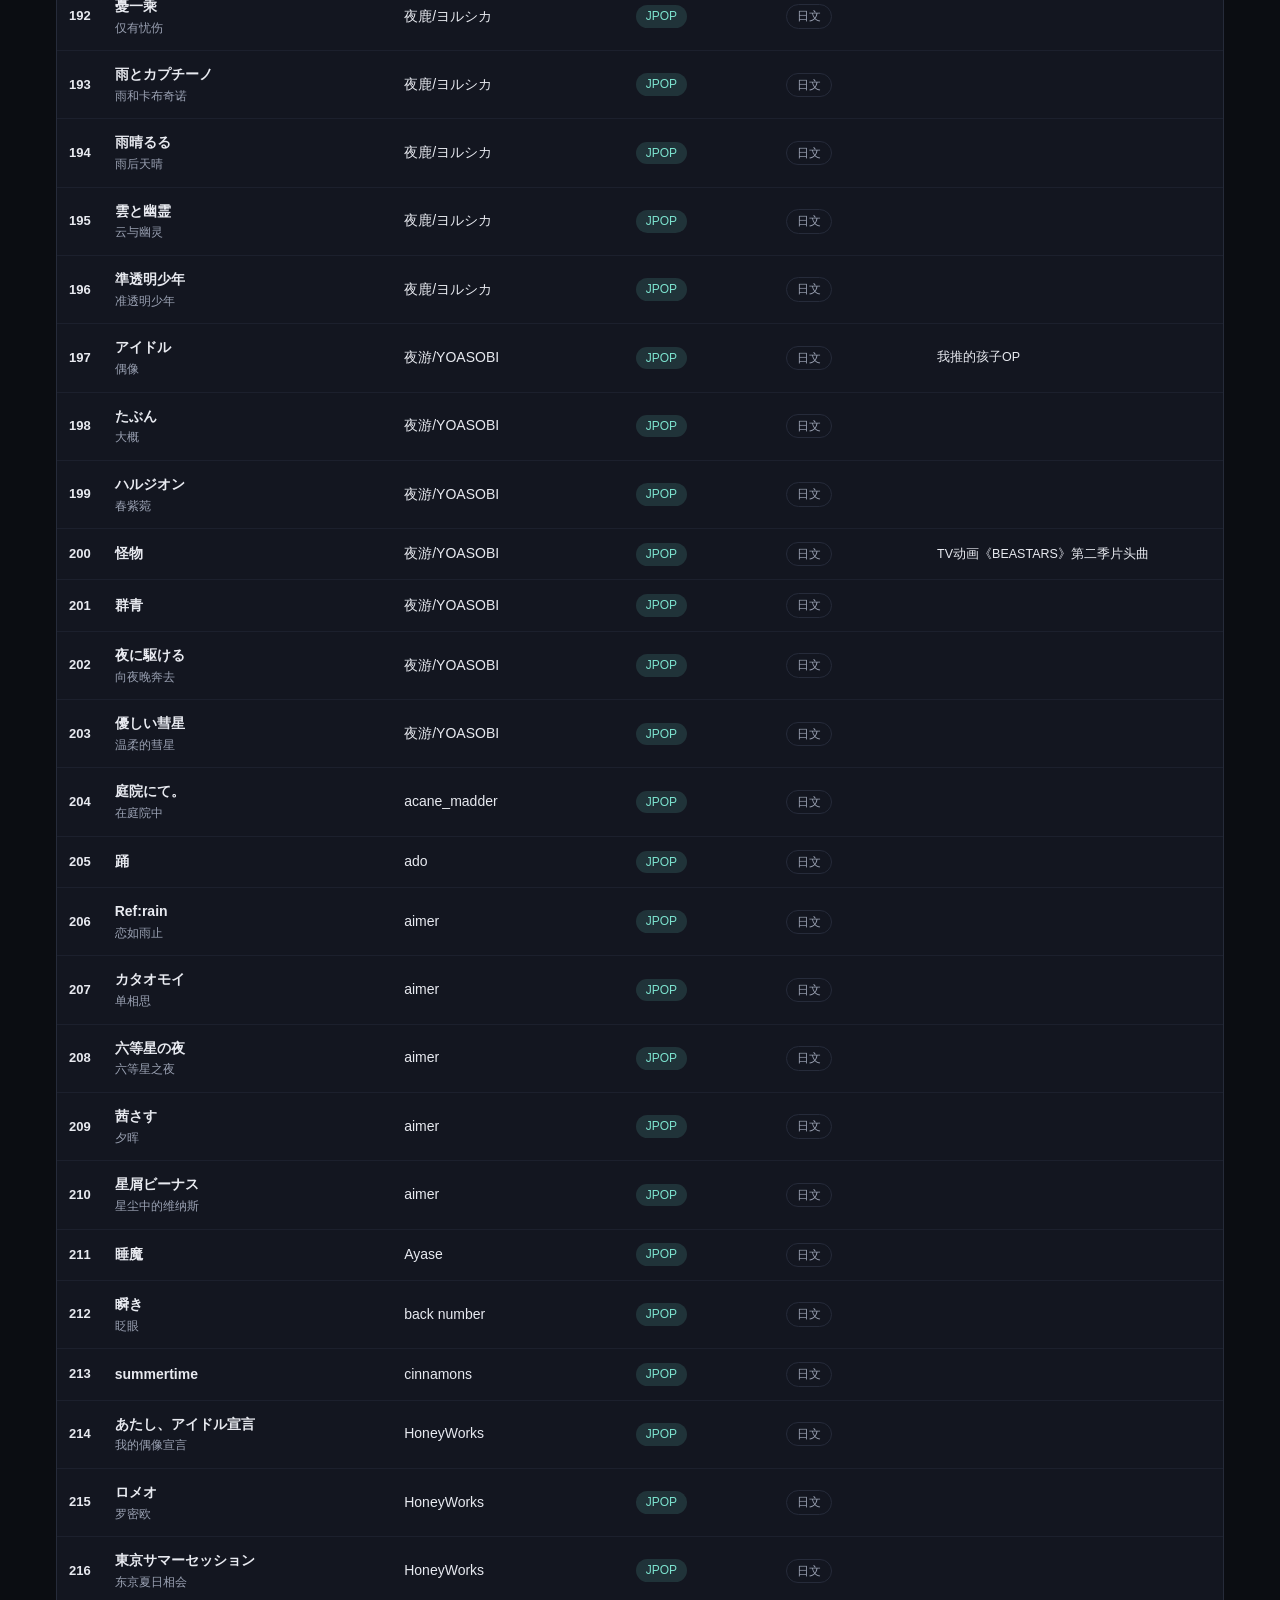
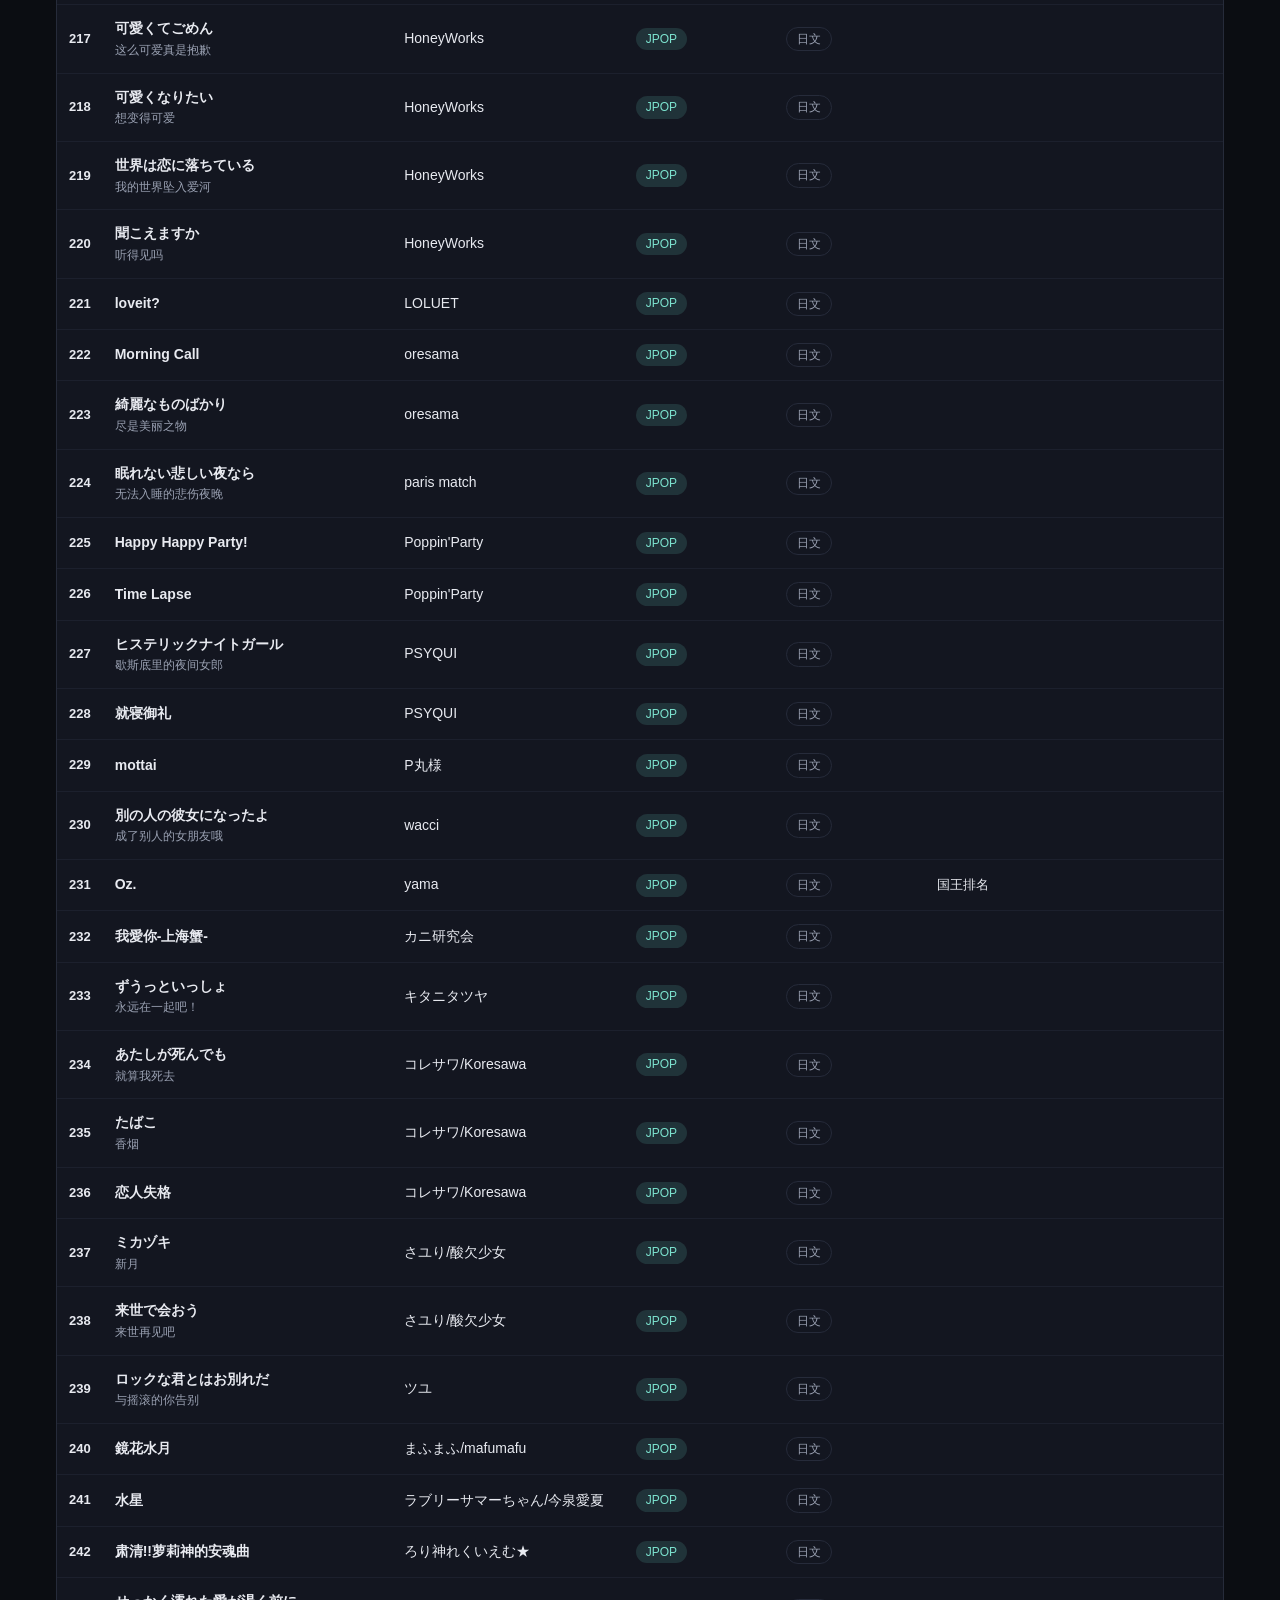
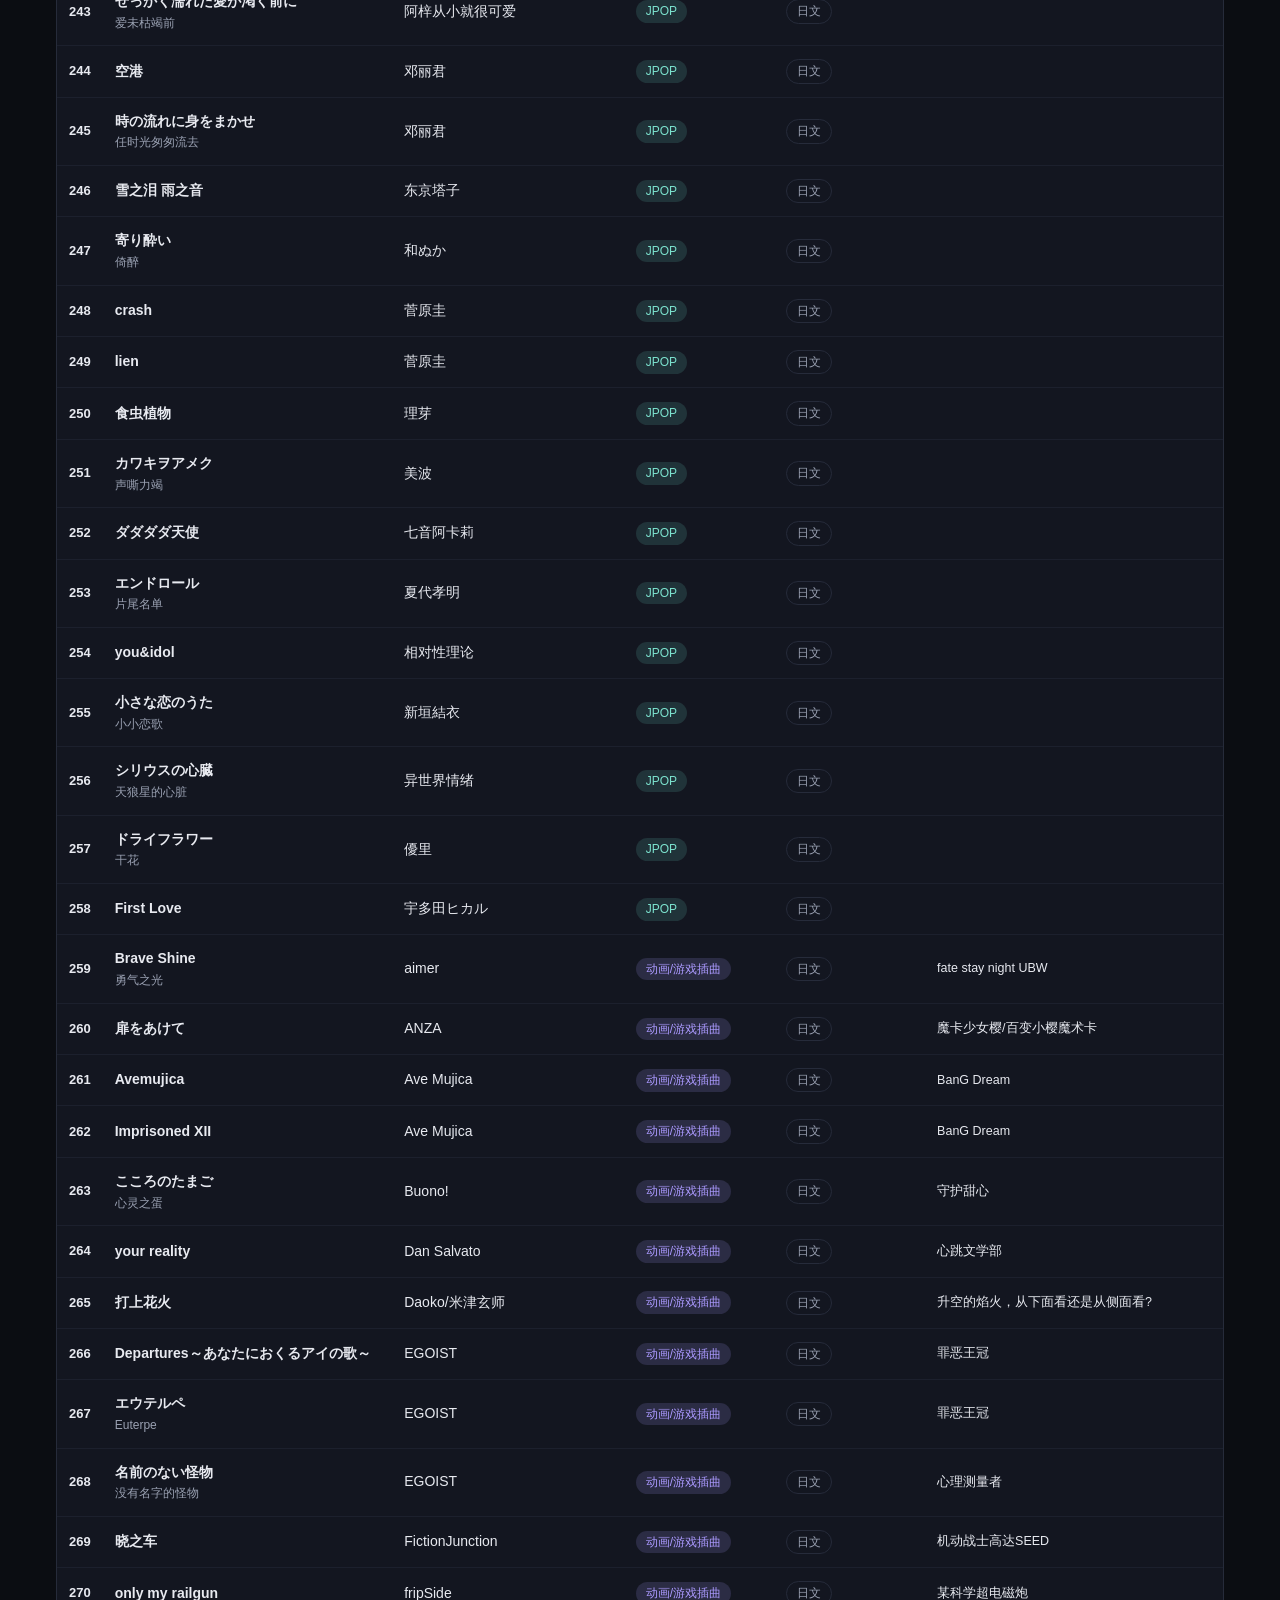
==== commit 77f2c8c1: "Add files via upload" ====
--- a/index.html
+++ b/index.html
@@ -98,7 +98,6 @@
   <button id="themeToggle" class="theme-toggle" type="button" aria-label="切换深浅色模式"
     onclick="var d=document.documentElement,l=d.classList.toggle('light');try{localStorage.setItem('theme',l?'light':'dark')}catch(e){};this.classList.remove('swing');void this.offsetWidth;this.classList.add('swing')">
     <span class="tt-cord" aria-hidden="true"></span>
-    <span class="tt-hint" aria-hidden="true"><span class="tt-hint-text">💡 开关灯点这儿</span><i class="tt-dash"></i></span>
     <span class="tt-ring" aria-hidden="true"></span>
     <span class="tt-bead" aria-hidden="true"></span>
   </button>
--- a/style.css
+++ b/style.css
@@ -86,61 +86,32 @@
   -webkit-tap-highlight-color: transparent;
   z-index: 90;
 }
-/* 拉绳：垂直虚线（加长更醒目） */
+/* 拉绳：垂直虚线（加粗加长更醒目） */
 .tt-cord {
   width: 0;
-  height: 72px;
-  border-left: 2px dashed rgba(242, 160, 180, 0.7);
+  height: 96px;
+  border-left: 3px dashed rgba(242, 160, 180, 0.75);
 }
 /* 末端圆环：深色模式空心，浅色模式实心（兼作当前模式指示） */
 .tt-ring {
-  width: 16px;
-  height: 16px;
+  width: 18px;
+  height: 18px;
   margin-top: 5px;
-  border: 3px solid var(--accent);
+  border: 3.5px solid var(--accent);
   border-radius: 50%;
   background: transparent;
   transition: background 0.2s;
 }
 /* 环下小坠点 */
 .tt-bead {
-  width: 5px;
-  height: 5px;
+  width: 6px;
+  height: 6px;
   margin-top: 4px;
   border-radius: 50%;
   background: var(--accent);
 }
 html.light .tt-cord { border-left-color: rgba(201, 95, 123, 0.6); }
 html.light .tt-ring { background: var(--accent); }
-/* 提示牌：虚线引出 + 圆角小标签（点击标签同样可切换） */
-.tt-hint {
-  position: absolute;
-  top: 30px;
-  right: 100%;
-  margin-right: 4px;
-  display: flex;
-  align-items: center;
-  gap: 6px;
-}
-.tt-hint-text {
-  padding: 2px 9px;
-  font-size: 12px;
-  line-height: 1.6;
-  color: var(--text-light);
-  background: rgba(21, 24, 35, 0.6);
-  border: 1px solid var(--border);
-  border-radius: 999px;
-  white-space: nowrap;
-  -webkit-backdrop-filter: blur(8px);
-  backdrop-filter: blur(8px);
-}
-html.light .tt-hint-text { background: rgba(255, 253, 248, 0.8); }
-.tt-dash {
-  width: 22px;
-  height: 0;
-  border-top: 1.5px dashed rgba(242, 160, 180, 0.7);
-}
-html.light .tt-dash { border-top-color: rgba(201, 95, 123, 0.6); }
 /* 点击后拉绳摆动一下 */
 .theme-toggle.swing { animation: tt-swing 0.7s ease-in-out; }
 @keyframes tt-swing {
@@ -691,9 +662,11 @@
   .header { padding-right: 44px; }
 
   /* 移动端拉绳只在页面顶部：改 absolute 随页面滚走，下滑后即消失；
-     提示牌窄屏不显示 */
+     绳子尺寸比桌面端小一号，窄屏更清爽 */
   .theme-toggle { position: absolute; }
-  .tt-hint { display: none; }
+  .tt-cord { height: 64px; border-left-width: 2.5px; }
+  .tt-ring { width: 15px; height: 15px; border-width: 3px; }
+  .tt-bead { width: 5px; height: 5px; }
 
   /* 表格：# / 歌名(含礼物徽章) / 歌手 / 类型 正好铺满屏宽。
      付费礼物列已取消，表格不再超宽，无需横向拖动 */
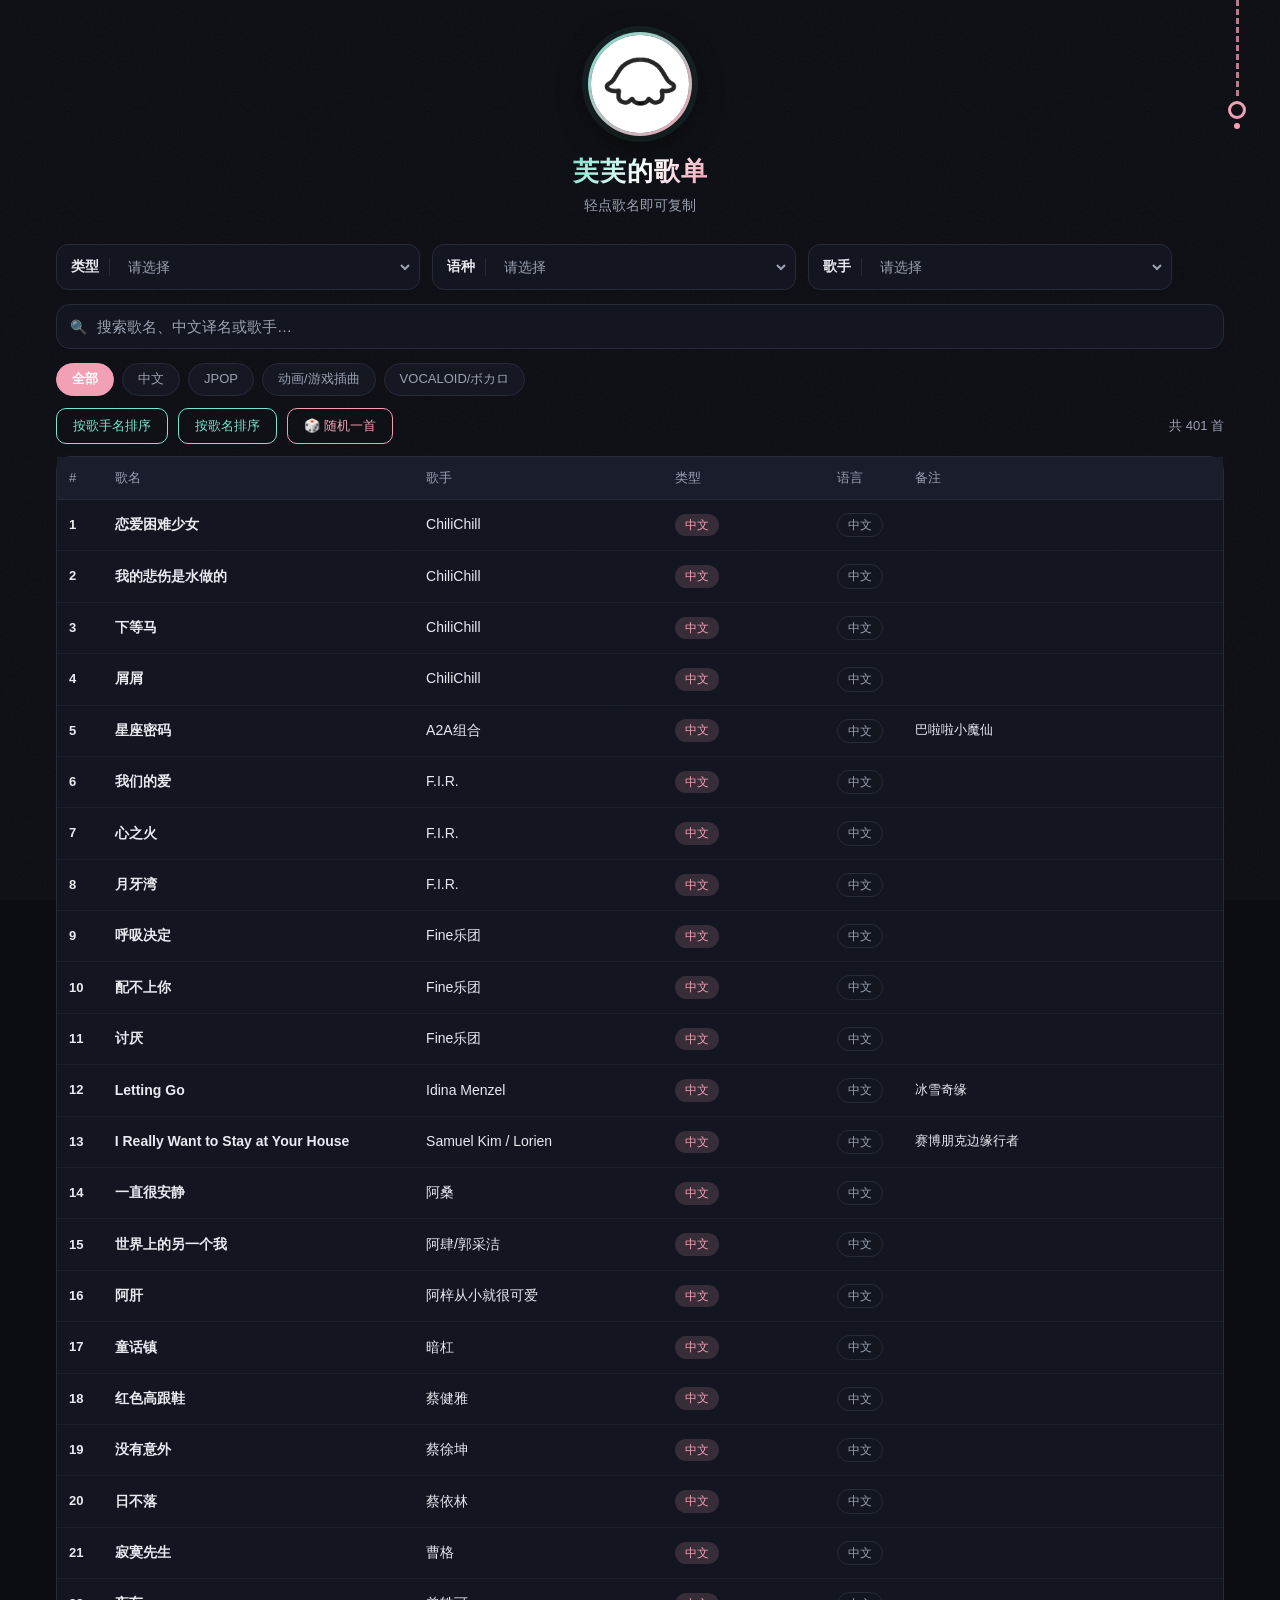
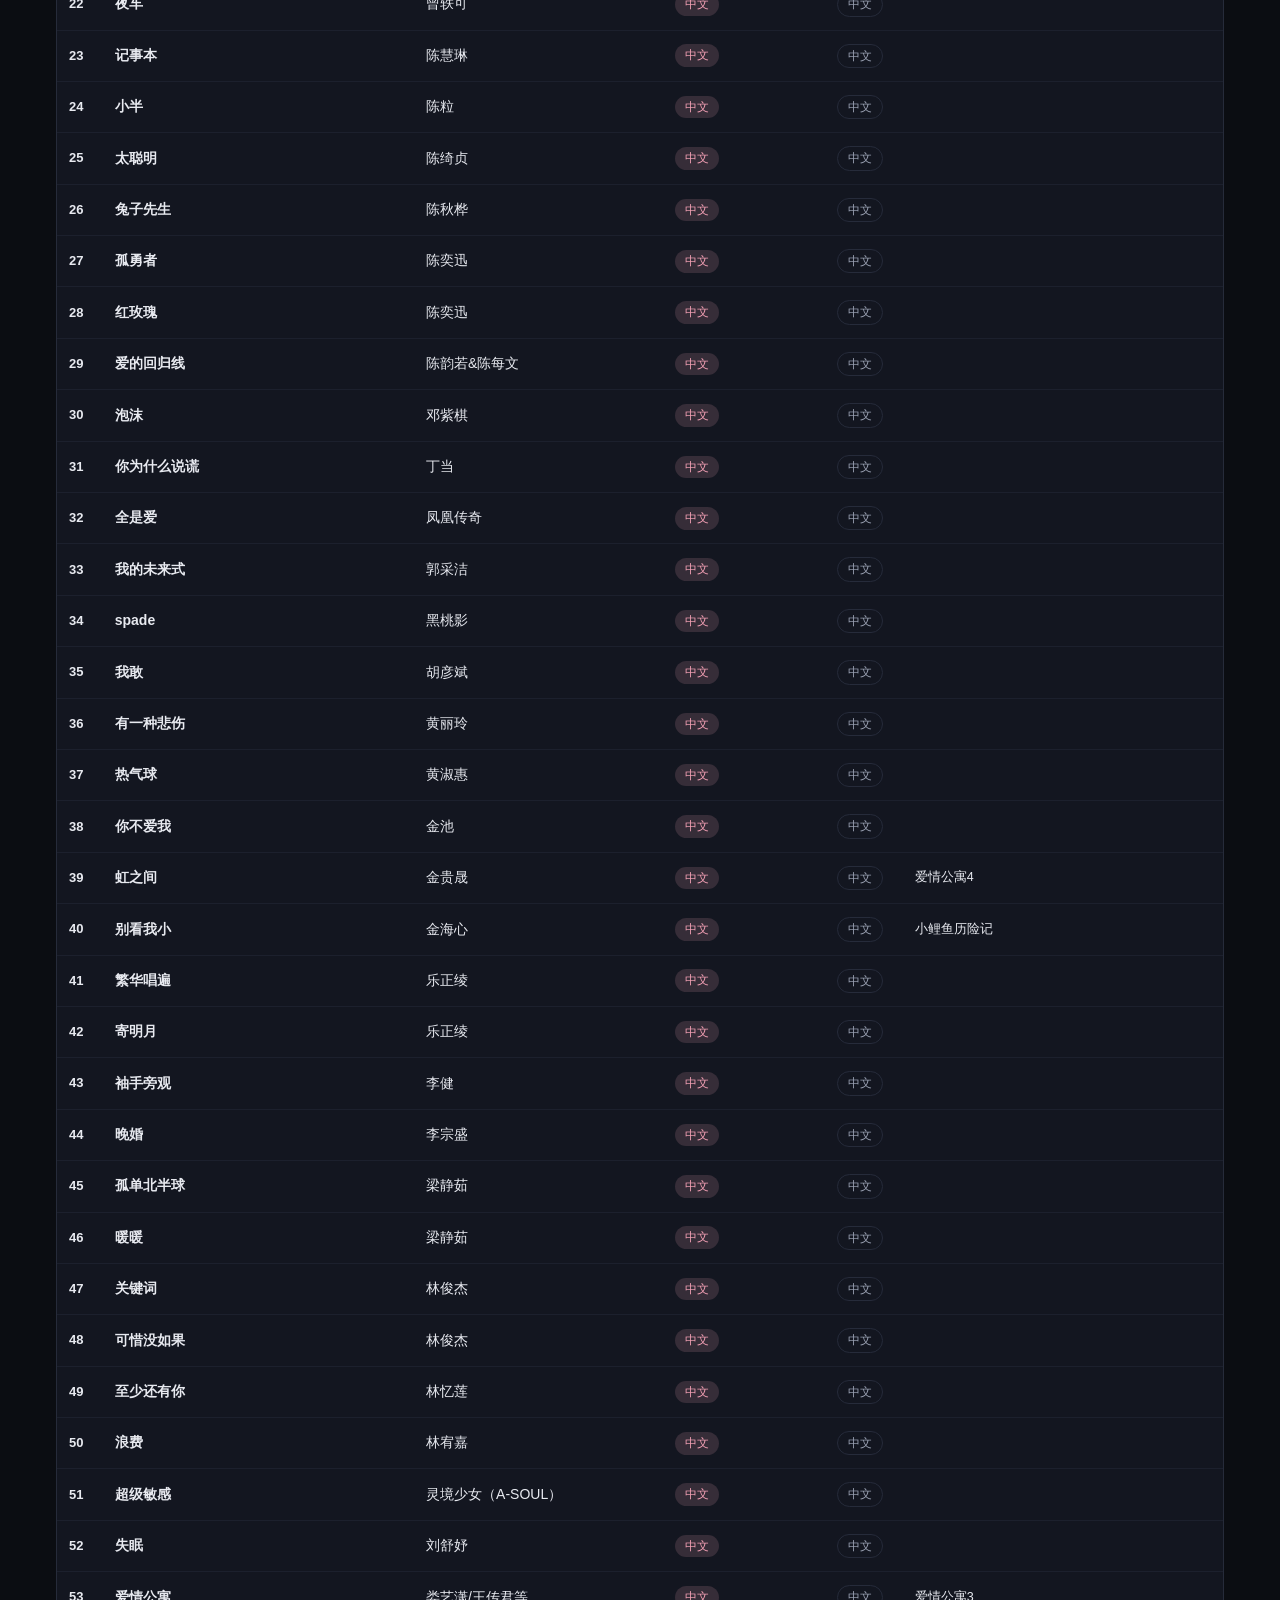
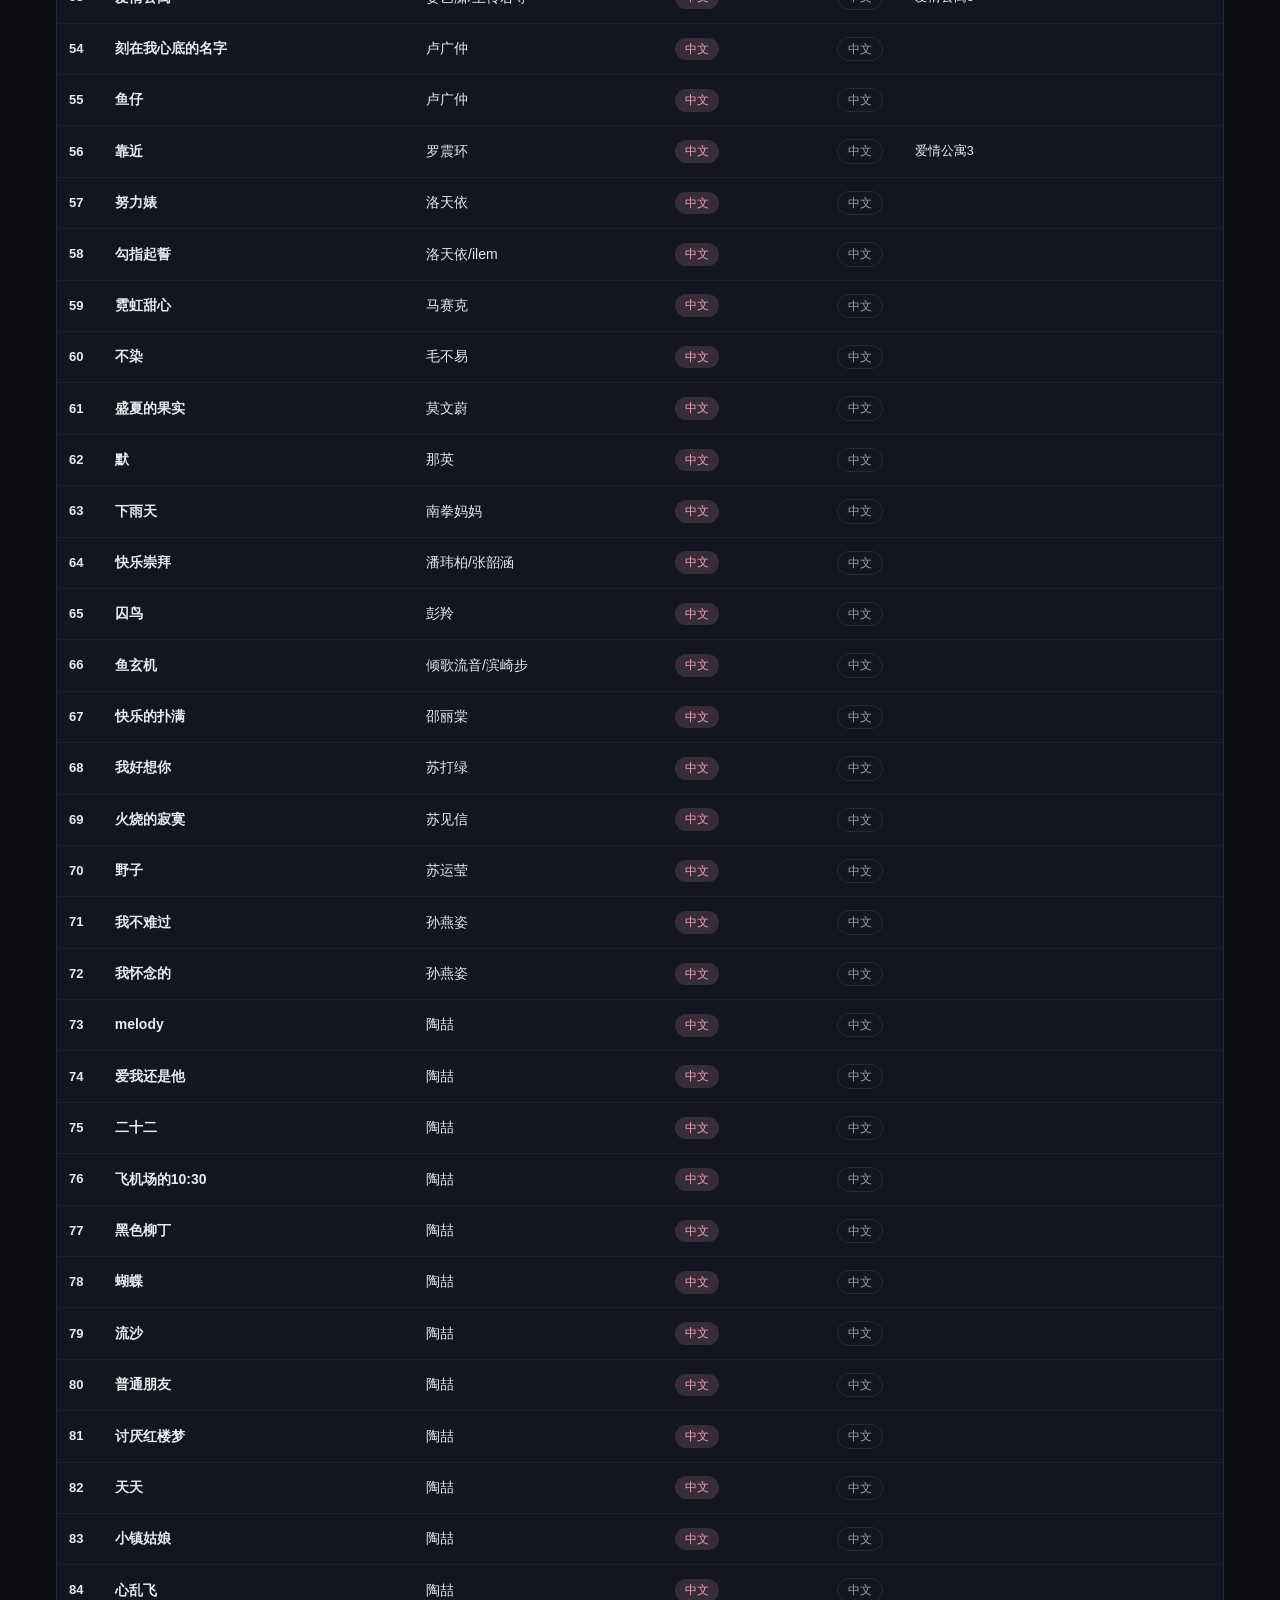
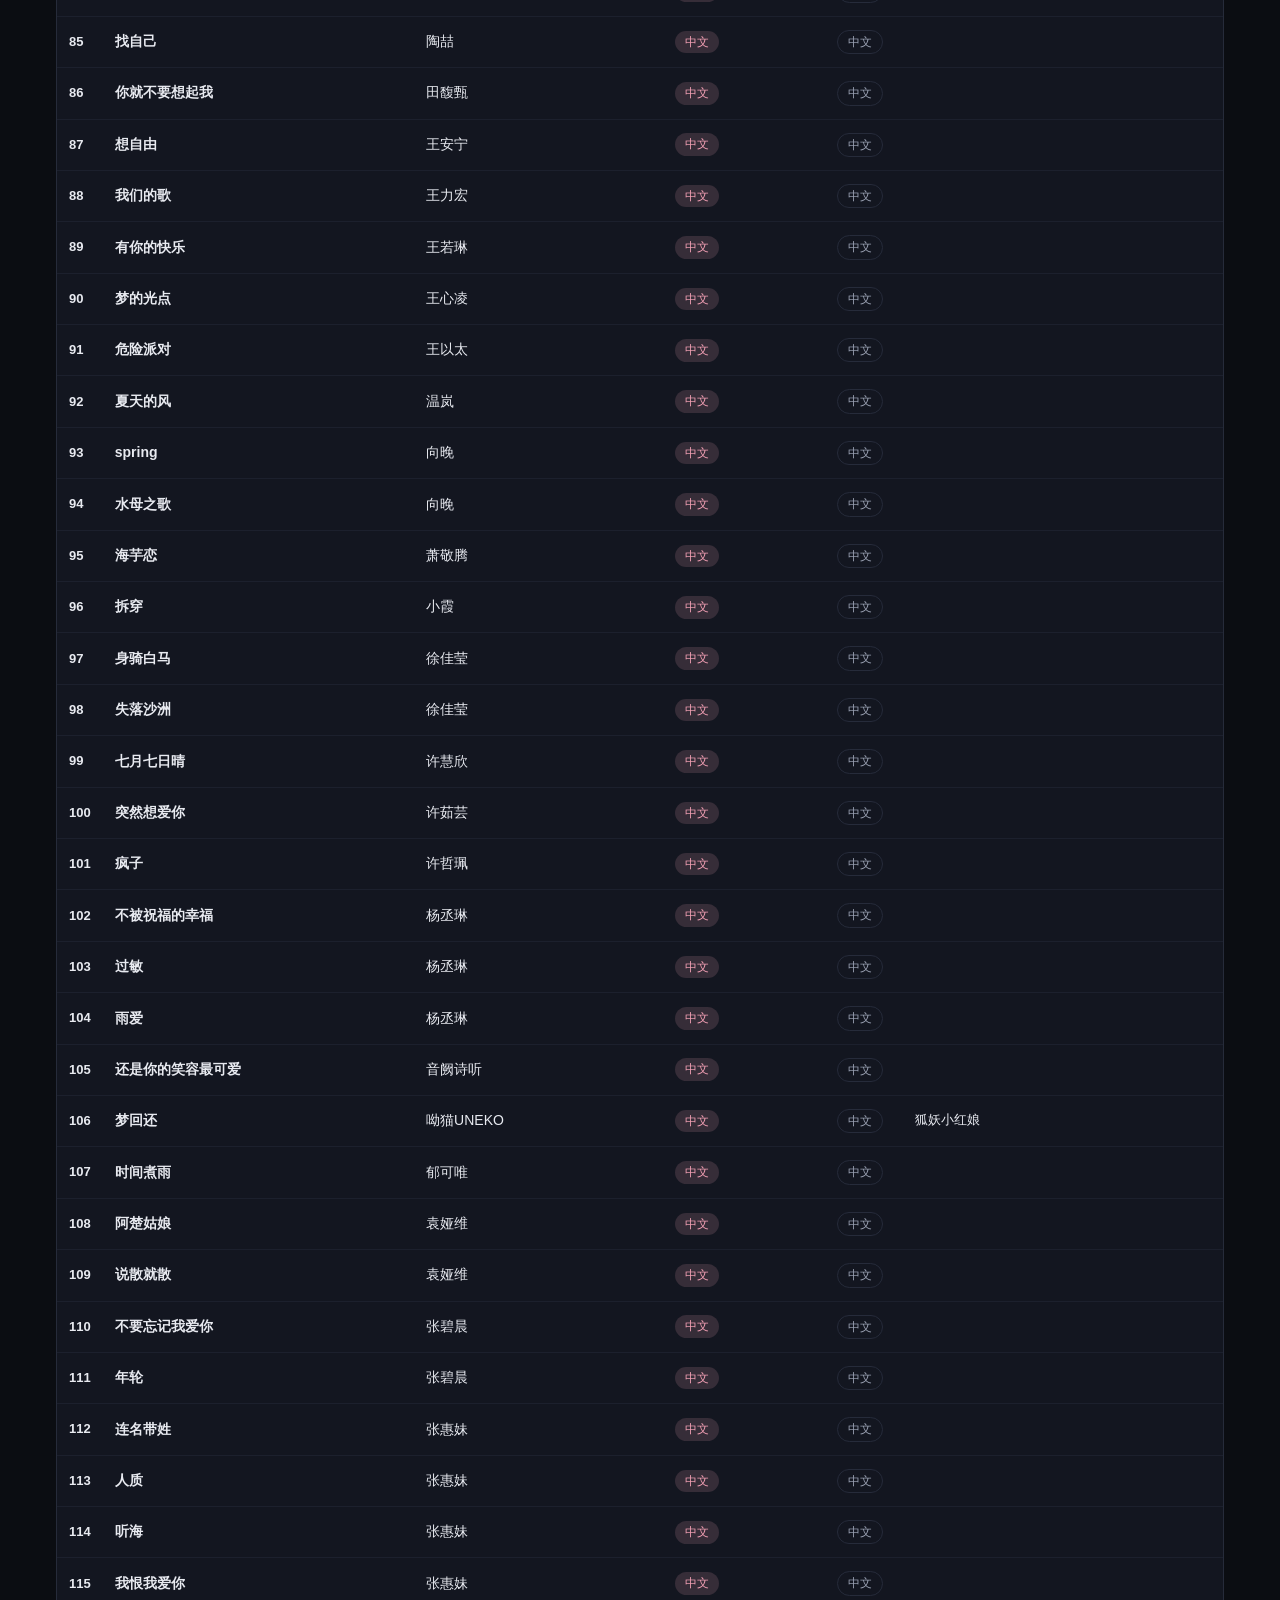
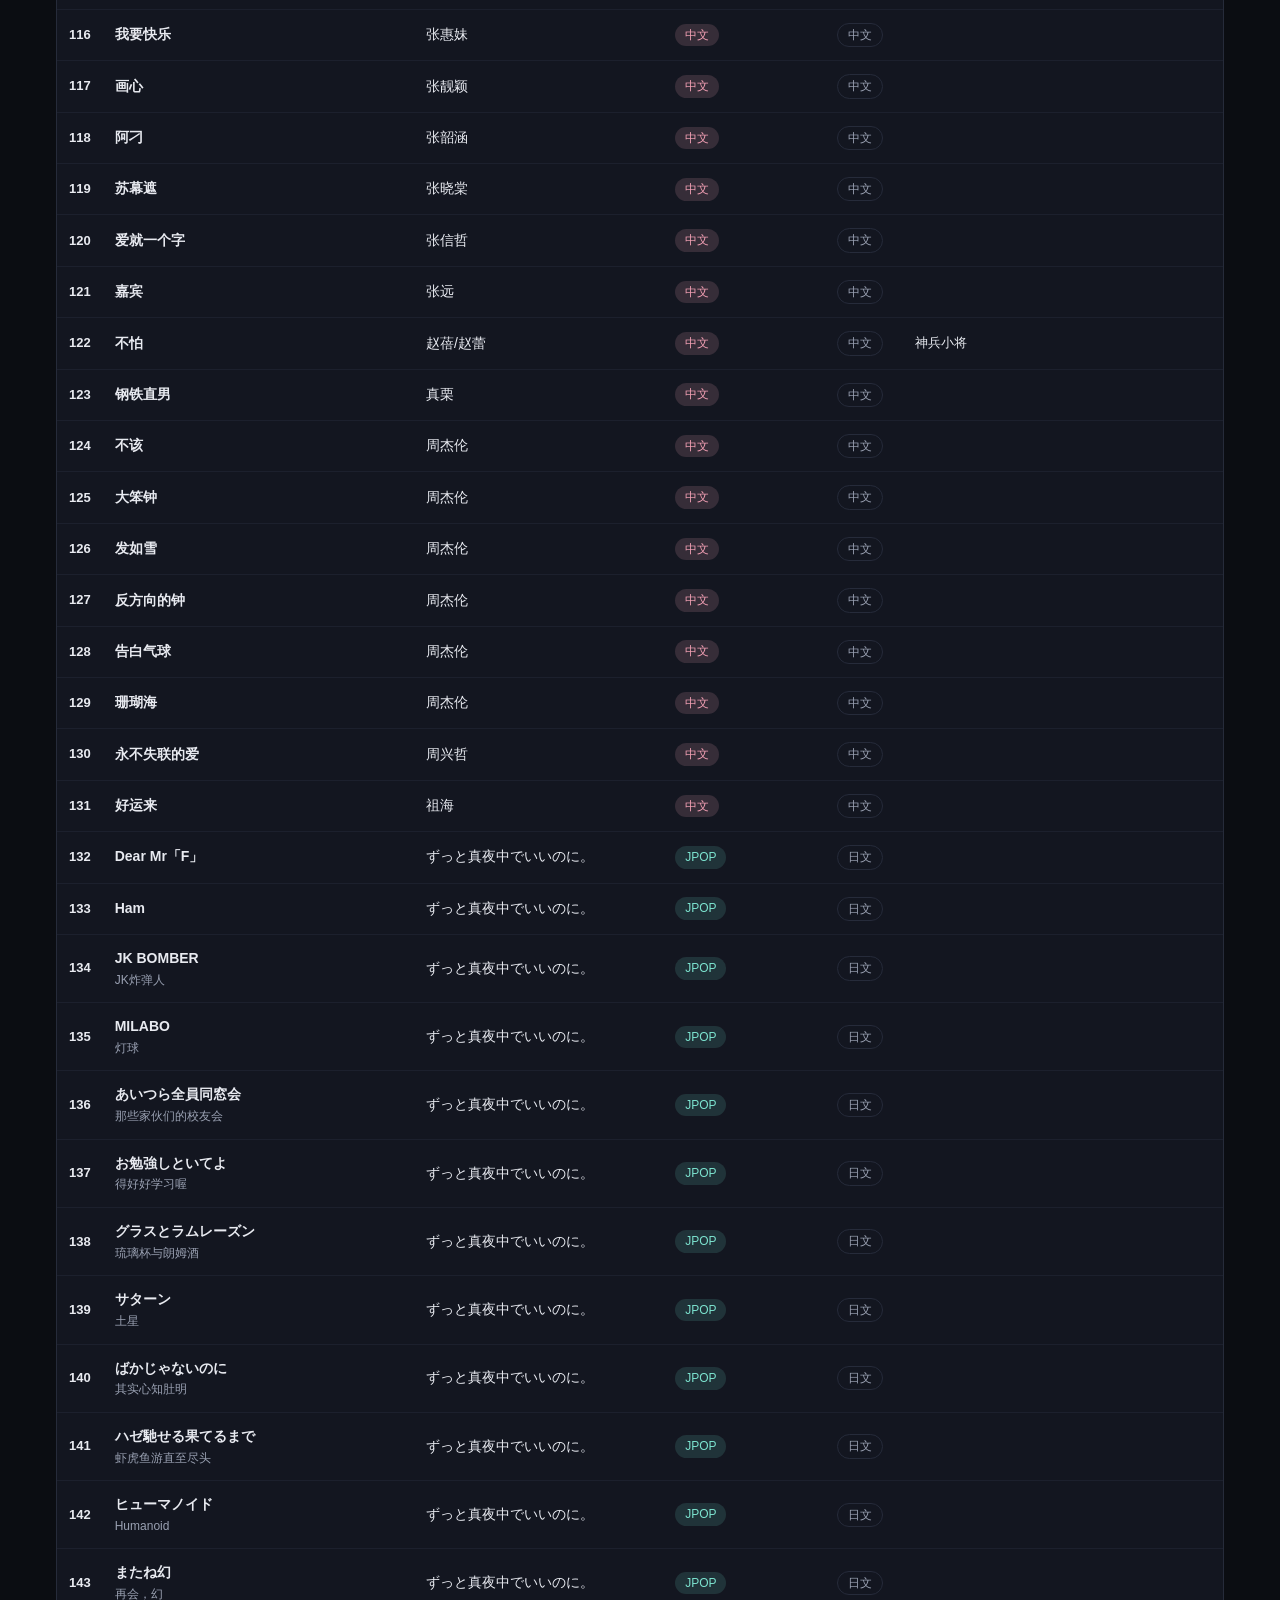
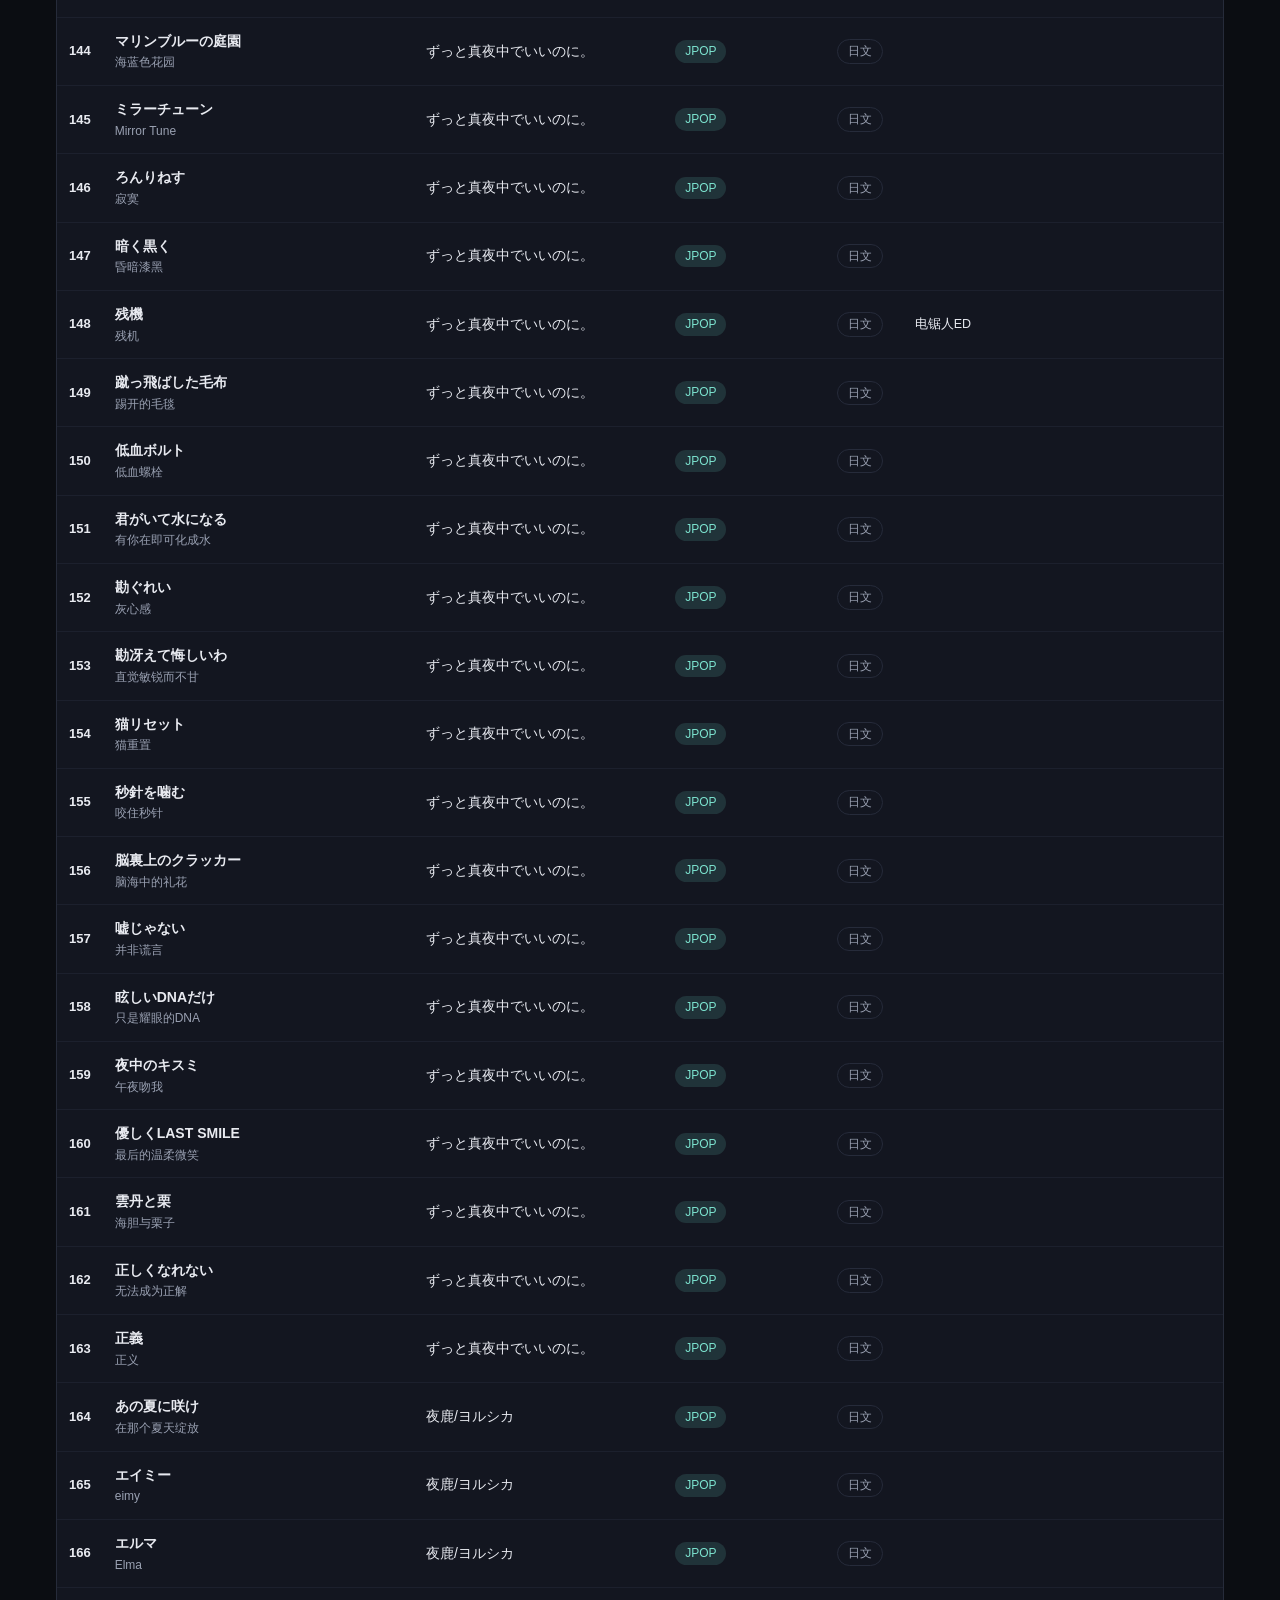
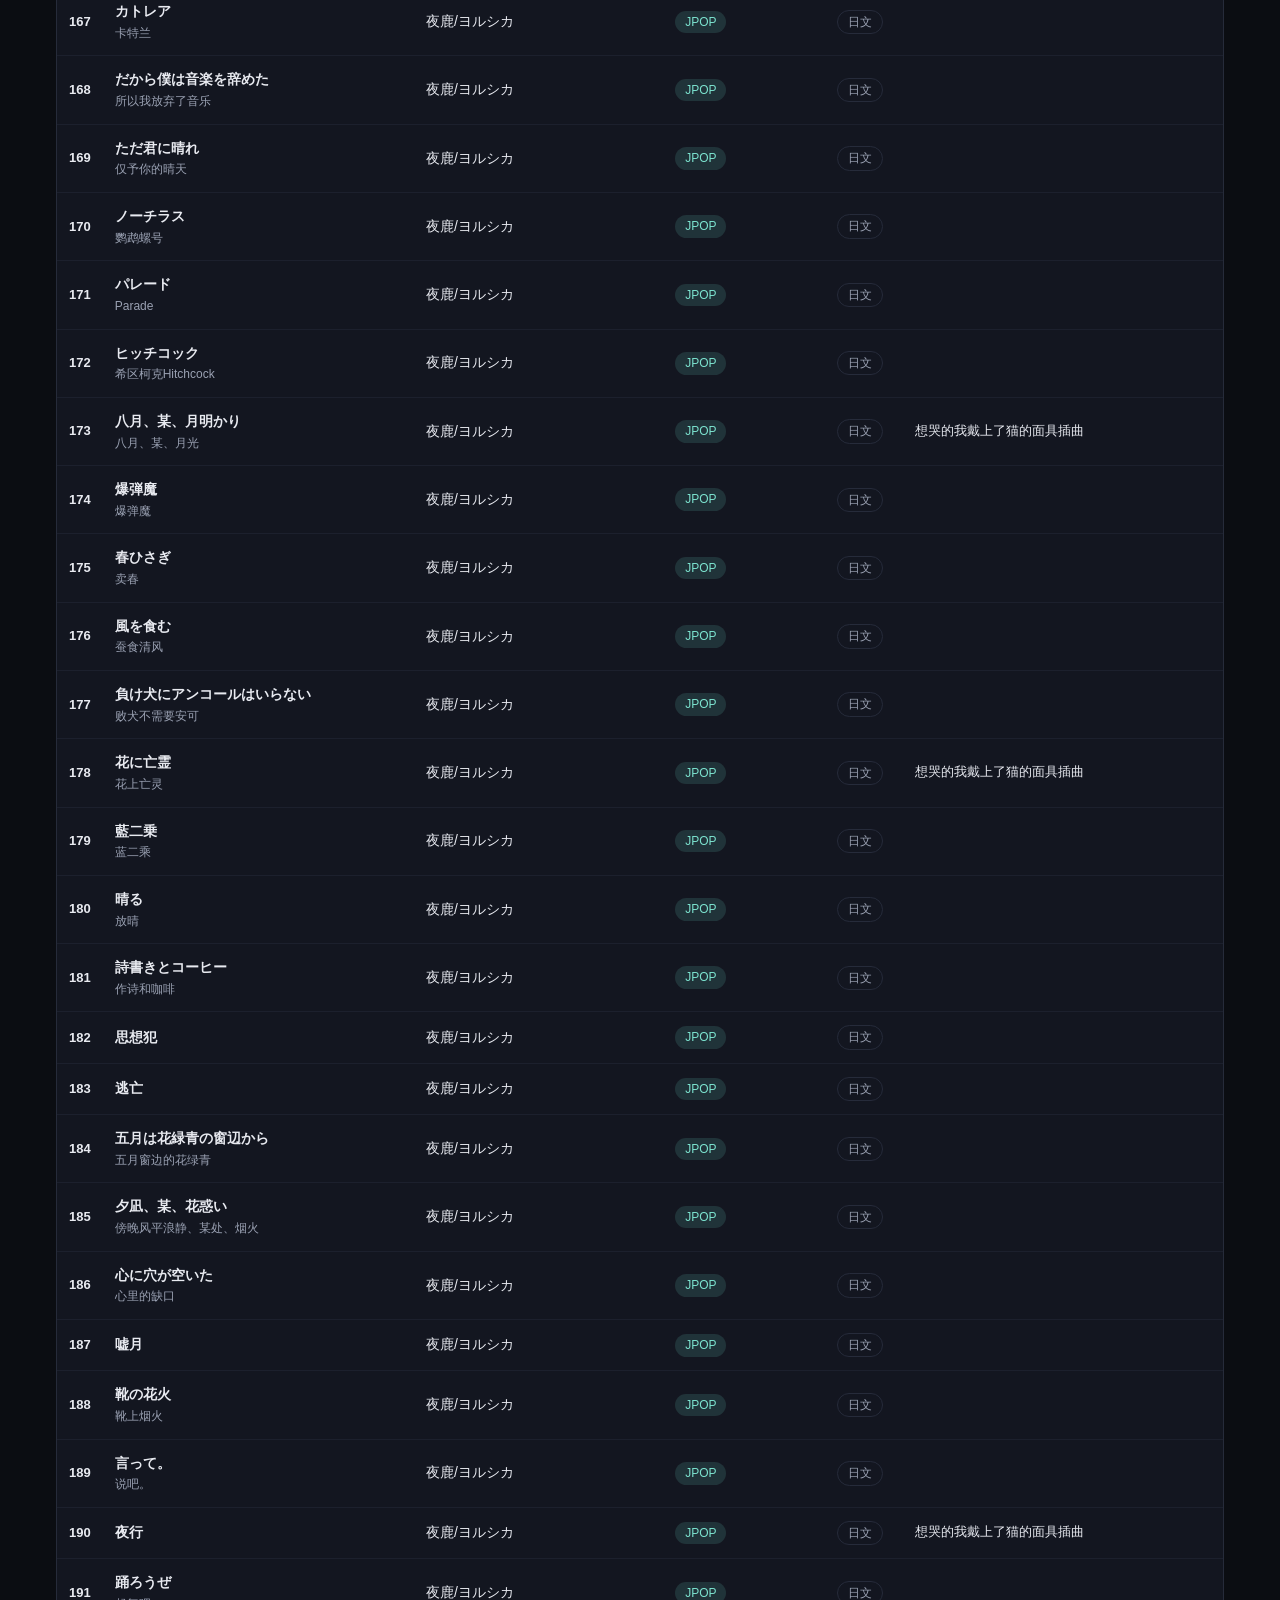
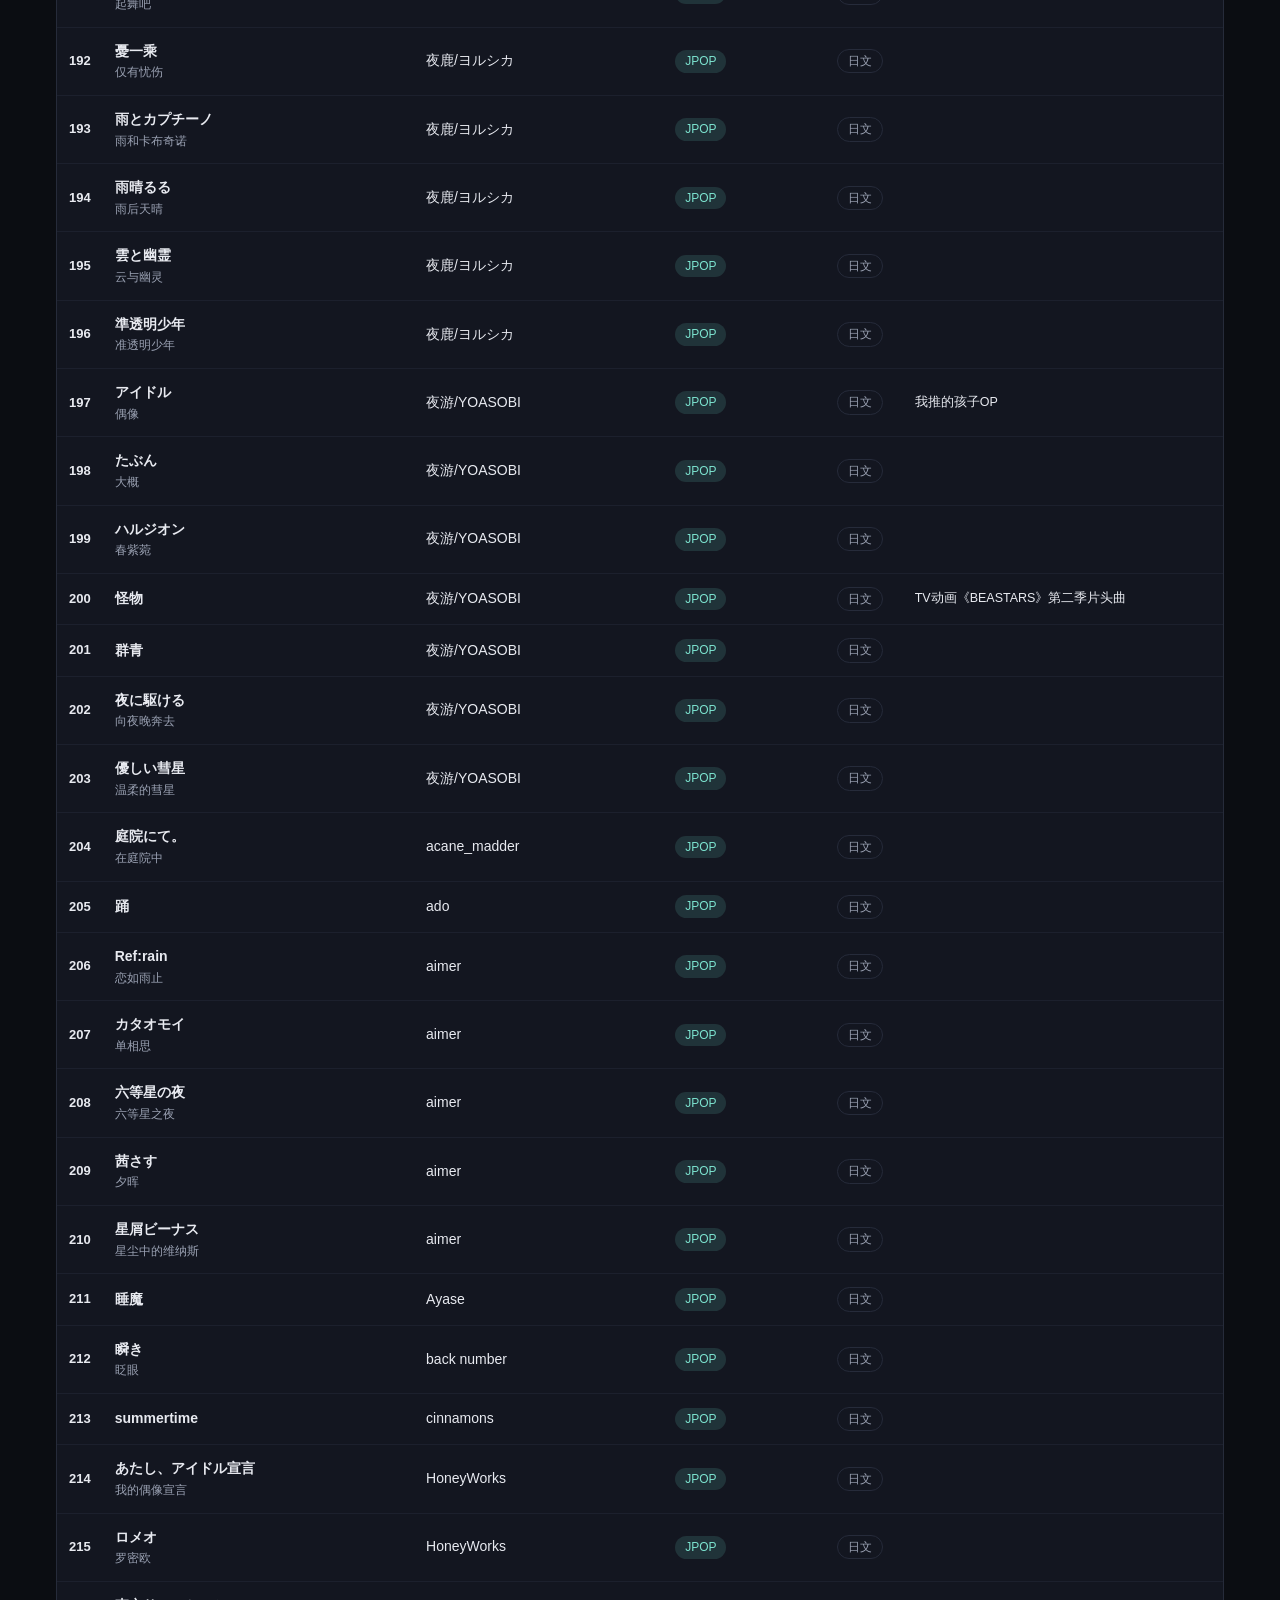
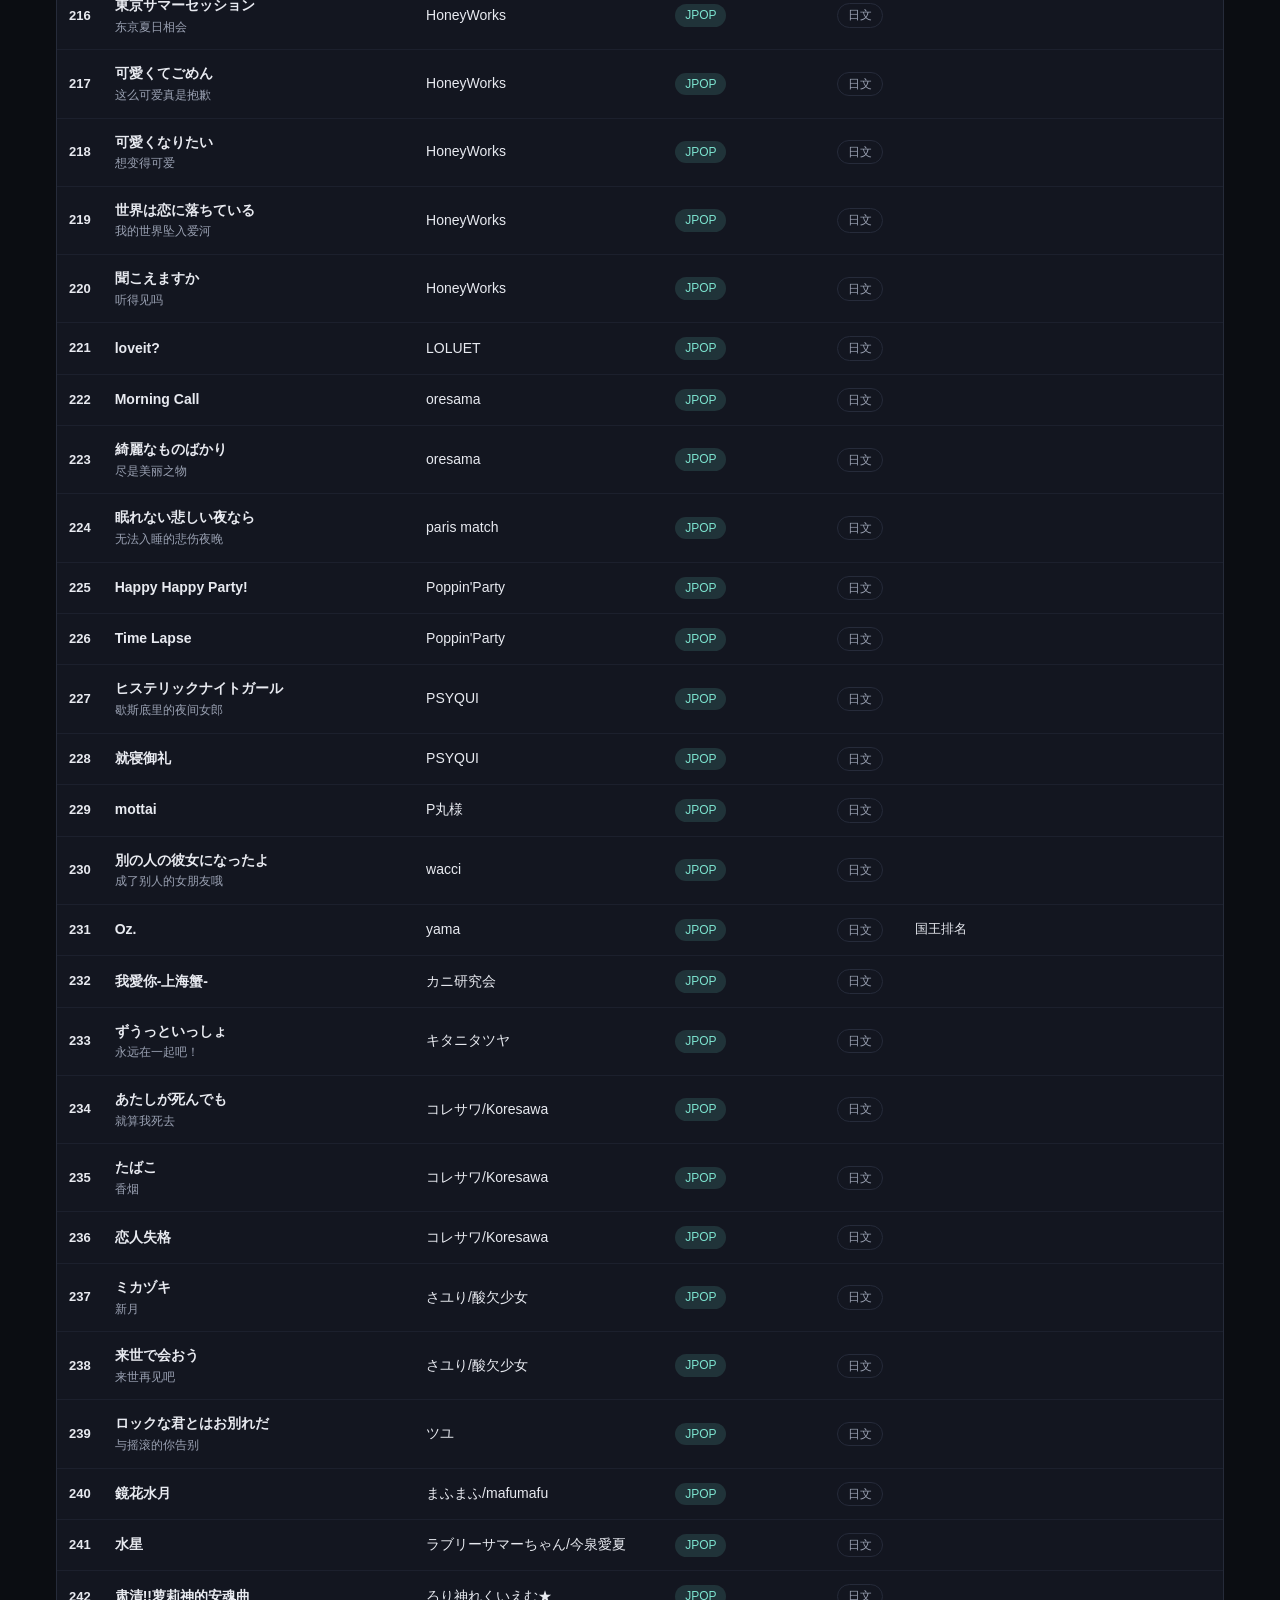
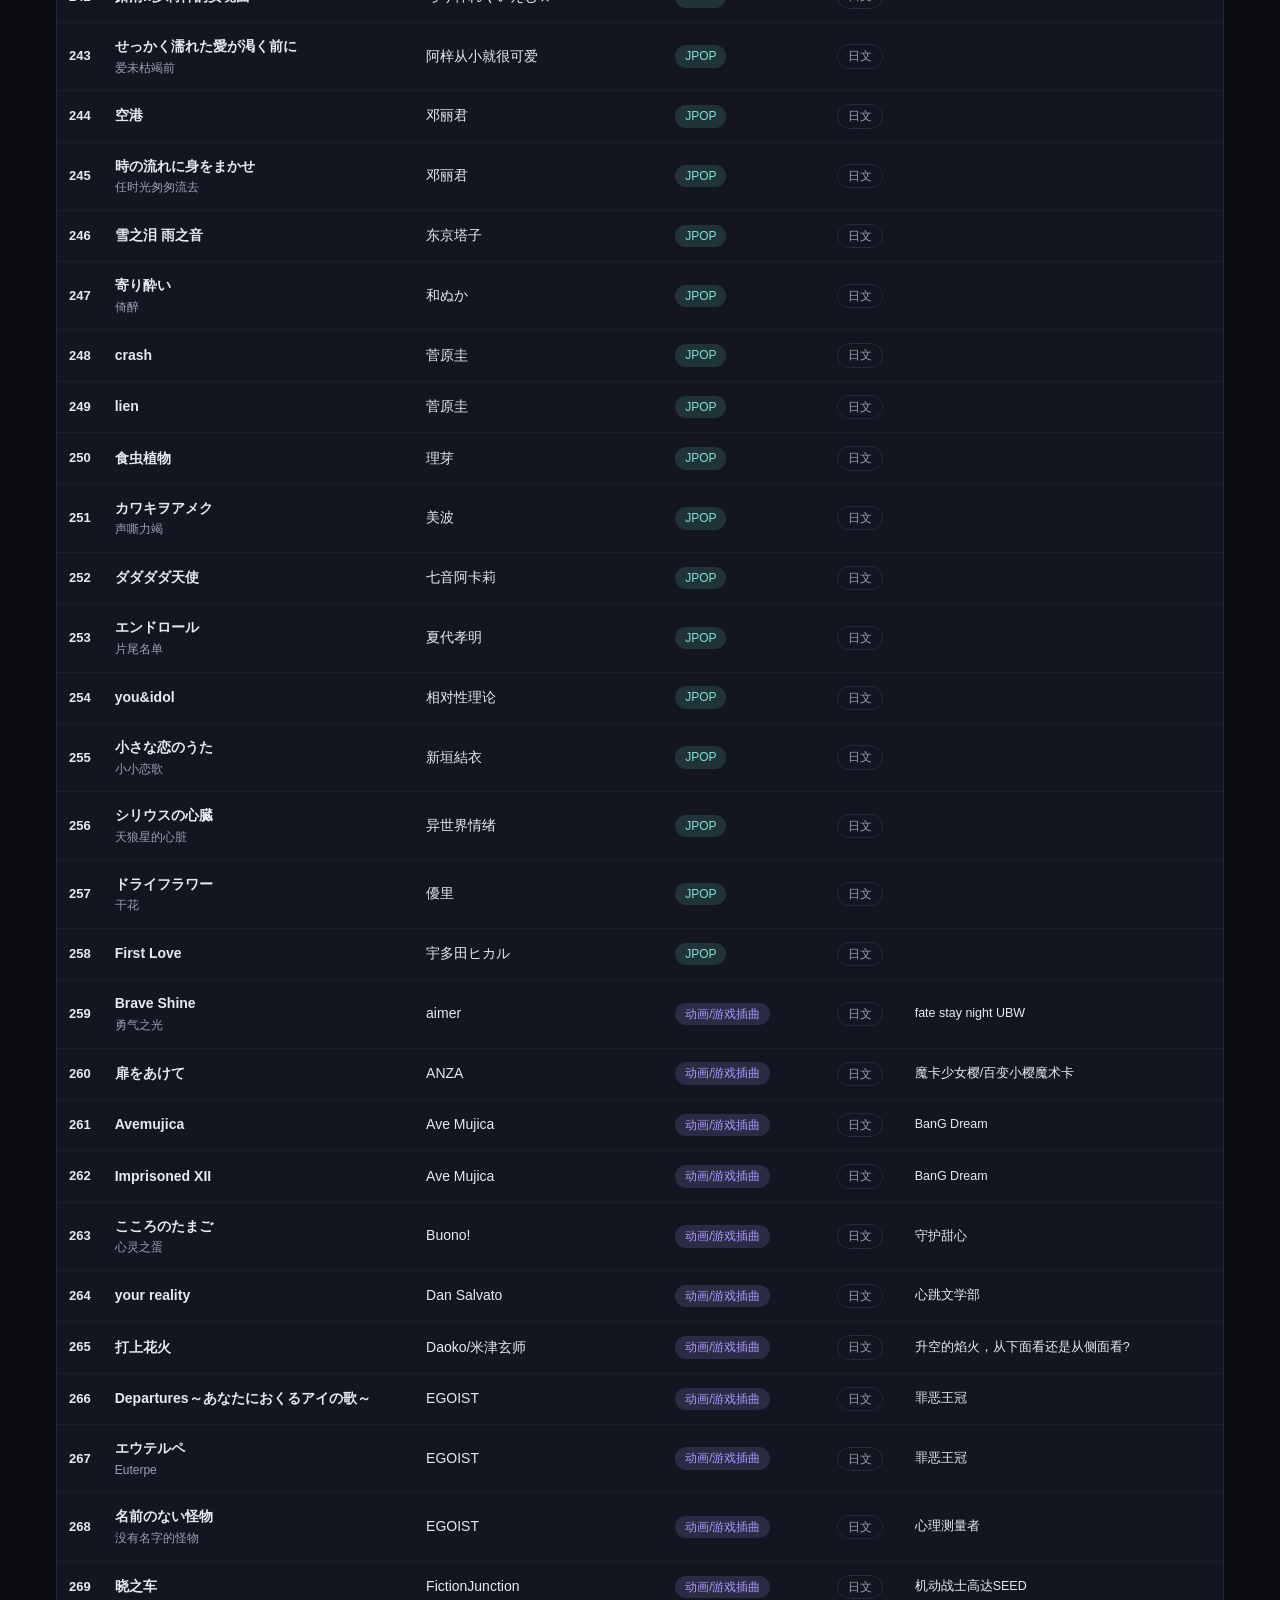
==== commit 2efc950c: "Add files via upload" ====
--- a/index.html
+++ b/index.html
@@ -30,7 +30,7 @@
 
     <!-- 吸顶区：筛选 + 搜索 + 工具栏（桌面端整体吸顶；移动端仅搜索框吸顶） -->
     <div class="sticky-area" id="stickyArea">
-      <!-- 筛选栏：类型 / 语种 / 付费（下拉） -->
+      <!-- 筛选栏：类型 / 语种 / 歌手（下拉） -->
       <div class="filter-bar">
       <label class="filter-select">
         <span class="fs-label">类型</span>
@@ -44,14 +44,6 @@
         <span class="fs-label">歌手</span>
         <select id="artistFilter" aria-label="按歌手筛选"></select>
       </label>
-      <label class="filter-select">
-        <span class="fs-label">付费</span>
-        <select id="paidFilter" aria-label="按付费筛选">
-          <option value="全部">全部</option>
-          <option value="是">是</option>
-          <option value="否">否</option>
-        </select>
-      </label>
     </div>
 
     <!-- 搜索框 -->
@@ -59,6 +51,9 @@
       <span class="search-icon">🔍</span>
       <input type="text" id="searchInput" placeholder="搜索歌名、中文译名或歌手…" aria-label="搜索">
     </div>
+
+    <!-- 类型胶囊行：展开的类型选项，吸顶便于下滑时选择 -->
+    <div class="type-chips" id="typeChips" role="group" aria-label="按类型筛选"></div>
 
     <!-- 工具栏：排序 / 随机一首 -->
     <div class="toolbar">
@@ -81,7 +76,6 @@
             <th>歌手</th>
             <th>类型</th>
             <th class="th-lang">语言</th>
-            <th class="th-gift">付费礼物</th>
             <th class="th-note">备注</th>
             <th class="th-link"></th>
           </tr>
--- a/style.css
+++ b/style.css
@@ -152,8 +152,20 @@
 .back-top { width: 54px; height: 54px; }
 .back-top svg { width: 24px; height: 24px; }
 
-/* 礼物徽章：仅移动端歌名后显示（桌面端用「付费礼物」列） */
-.gift-inline { display: none; }
+/* 付费礼物徽章：金框圆角（独立列已取消，桌面/移动端统一在歌名后展示） */
+.gift-inline {
+  display: inline-block;
+  margin-left: 8px;
+  padding: 0.5px 8px;
+  font-size: 11px;
+  line-height: 1.7;
+  border-radius: 7px;
+  border: 1.5px solid #e8b339;
+  color: #8a6100;
+  background: #fff;
+  vertical-align: middle;
+  white-space: nowrap;
+}
 
 /* ========== 背景图位置自适应（星空等图片背景） ========== */
 /* 桌面端：居中铺满 */
@@ -262,7 +274,33 @@
   border: 1px solid var(--border);
 }
 
-/* ========== 筛选栏（类型 / 语种 / 付费 下拉，仿参考图） ========== */
+/* ========== 类型胶囊行（吸顶，替代原「类型」下拉） ========== */
+.type-chips {
+  display: flex;
+  flex-wrap: wrap;
+  gap: 8px;
+  margin-bottom: 12px;
+}
+.chip {
+  padding: 5px 15px;
+  font-size: 13px;
+  line-height: 1.6;
+  border-radius: 999px;
+  border: 1px solid var(--border);
+  background: var(--card);
+  color: var(--text-light);
+  cursor: pointer;
+  transition: border-color 0.15s, color 0.15s, background 0.15s;
+}
+.chip:hover { border-color: var(--primary); color: var(--primary); }
+.chip.active {
+  background: var(--accent);
+  border-color: var(--accent);
+  color: #fff;
+  font-weight: 600;
+}
+
+/* ========== 筛选栏（语种 / 歌手 下拉） ========== */
 .filter-bar {
   display: flex;
   flex-wrap: wrap;
@@ -273,6 +311,7 @@
 .filter-select {
   flex: 1;
   min-width: 150px;
+  max-width: 380px;  /* 只剩两个下拉，限制宽度避免拉得过长 */
   display: flex;
   align-items: center;
   gap: 10px;
@@ -384,7 +423,7 @@
 }
 .song-table thead th {
   position: sticky;
-  top: var(--sticky-h, 0px);  /* 跟随吸顶筛选区高度，避免表头被遮住 */
+  top: var(--sticky-h2, var(--sticky-h, 0px));  /* 吸顶区（含类型胶囊行）正下方 */
   background: #1a1e2c;
   color: var(--text-light);
   font-size: 13px;
@@ -570,6 +609,7 @@
 html.light .tag-anime { background: rgba(122, 102, 220, 0.12); color: #5c49b8; }
 html.light .tag-vocaloid { background: rgba(70, 140, 200, 0.14); color: #2c6da4; }
 html.light .tool-btn.active { color: #fff; }
+html.light .type-chips { background: rgba(247, 242, 232, 0.9); }
 html.light .toast { color: #fff; box-shadow: 0 6px 24px rgba(0, 0, 0, 0.18); }
 html.light .back-top { background: rgba(255, 253, 248, 0.8); box-shadow: 0 2px 10px rgba(0, 0, 0, 0.06); }
 html.light body.has-bg-image .table-wrap,
@@ -628,13 +668,8 @@
   .search-icon { left: 12px; font-size: 13px; }
   .toolbar { margin-bottom: 10px; }
 
-  /* 随机一首/复制提示：中间靠下显示 */
-  .toast {
-    top: 62%;
-    bottom: auto;
-    transform: translateX(-50%) translateY(calc(-50% - 12px));
-  }
-  .toast.show { transform: translateX(-50%) translateY(-50%); }
+  /* 随机一首/复制提示：距底部 48px（沿用基类的上滑入场动画） */
+  .toast { top: auto; bottom: 48px; }
   .table-wrap { border-radius: 12px; position: relative; }
 
   /* 工具栏：缩小按钮字号与内边距，三个按钮尽量排成一行 */
@@ -698,20 +733,27 @@
   .song-table th:nth-child(4) { width: 100px; }
   .song-table th:nth-child(3) { width: 24%; }
 
-  /* 付费礼物改歌名后徽章：金色圆角描边（参考 SC ¥100 样式） */
-  .gift-inline {
-    display: inline-block;
-    margin-left: 6px;
-    padding: 0.5px 6px;
-    font-size: 10.5px;
-    line-height: 1.5;
-    border-radius: 7px;
-    border: 1.5px solid #e8b339;
-    color: #8a6100;
-    background: #fff;
-    vertical-align: middle;
-    white-space: nowrap;
-  }
+  /* 移动端徽章略小一号 */
+  .gift-inline { margin-left: 6px; padding: 0.5px 6px; font-size: 10.5px; }
+
+  /* 类型胶囊行：吸顶在搜索栏正下方，横向滚动单行排列 */
+  .type-chips {
+    position: sticky;
+    top: var(--sticky-h, 0px);
+    z-index: 55;
+    flex-wrap: nowrap;
+    overflow-x: auto;
+    -webkit-overflow-scrolling: touch;
+    scrollbar-width: none;
+    gap: 7px;
+    margin: 0 -10px 8px;   /* 抵消容器左右内边距，铺满屏宽 */
+    padding: 6px 10px;
+    background: rgba(11, 13, 18, 0.88);
+    -webkit-backdrop-filter: blur(12px);
+    backdrop-filter: blur(12px);
+  }
+  .type-chips::-webkit-scrollbar { display: none; }
+  .chip { flex: 0 0 auto; padding: 3px 13px; font-size: 12.5px; }
 
   /* 回到顶部：移动端小一号、半透明悬浮右下角（随视口固定，
      不再随表格横向位置变化） */
@@ -725,11 +767,10 @@
   .back-top svg { width: 19px; height: 19px; }
   .song-table th:nth-child(3) { width: 25%; }
 
-  /* 表头（歌名/歌手/类型）吸顶：紧贴吸顶搜索栏下方，top 用 JS 量的
-     --sticky-h，随搜索栏高度自适应 */
+  /* 表头（歌名/歌手/类型）吸顶：紧贴「搜索栏 + 类型胶囊行」下方 */
   .song-table thead th {
     position: sticky;
-    top: var(--sticky-h, 0px);
+    top: var(--sticky-h2, 0px);
     z-index: 45;
     background: #1a1e2c;
     border-bottom: 1px solid var(--border);
